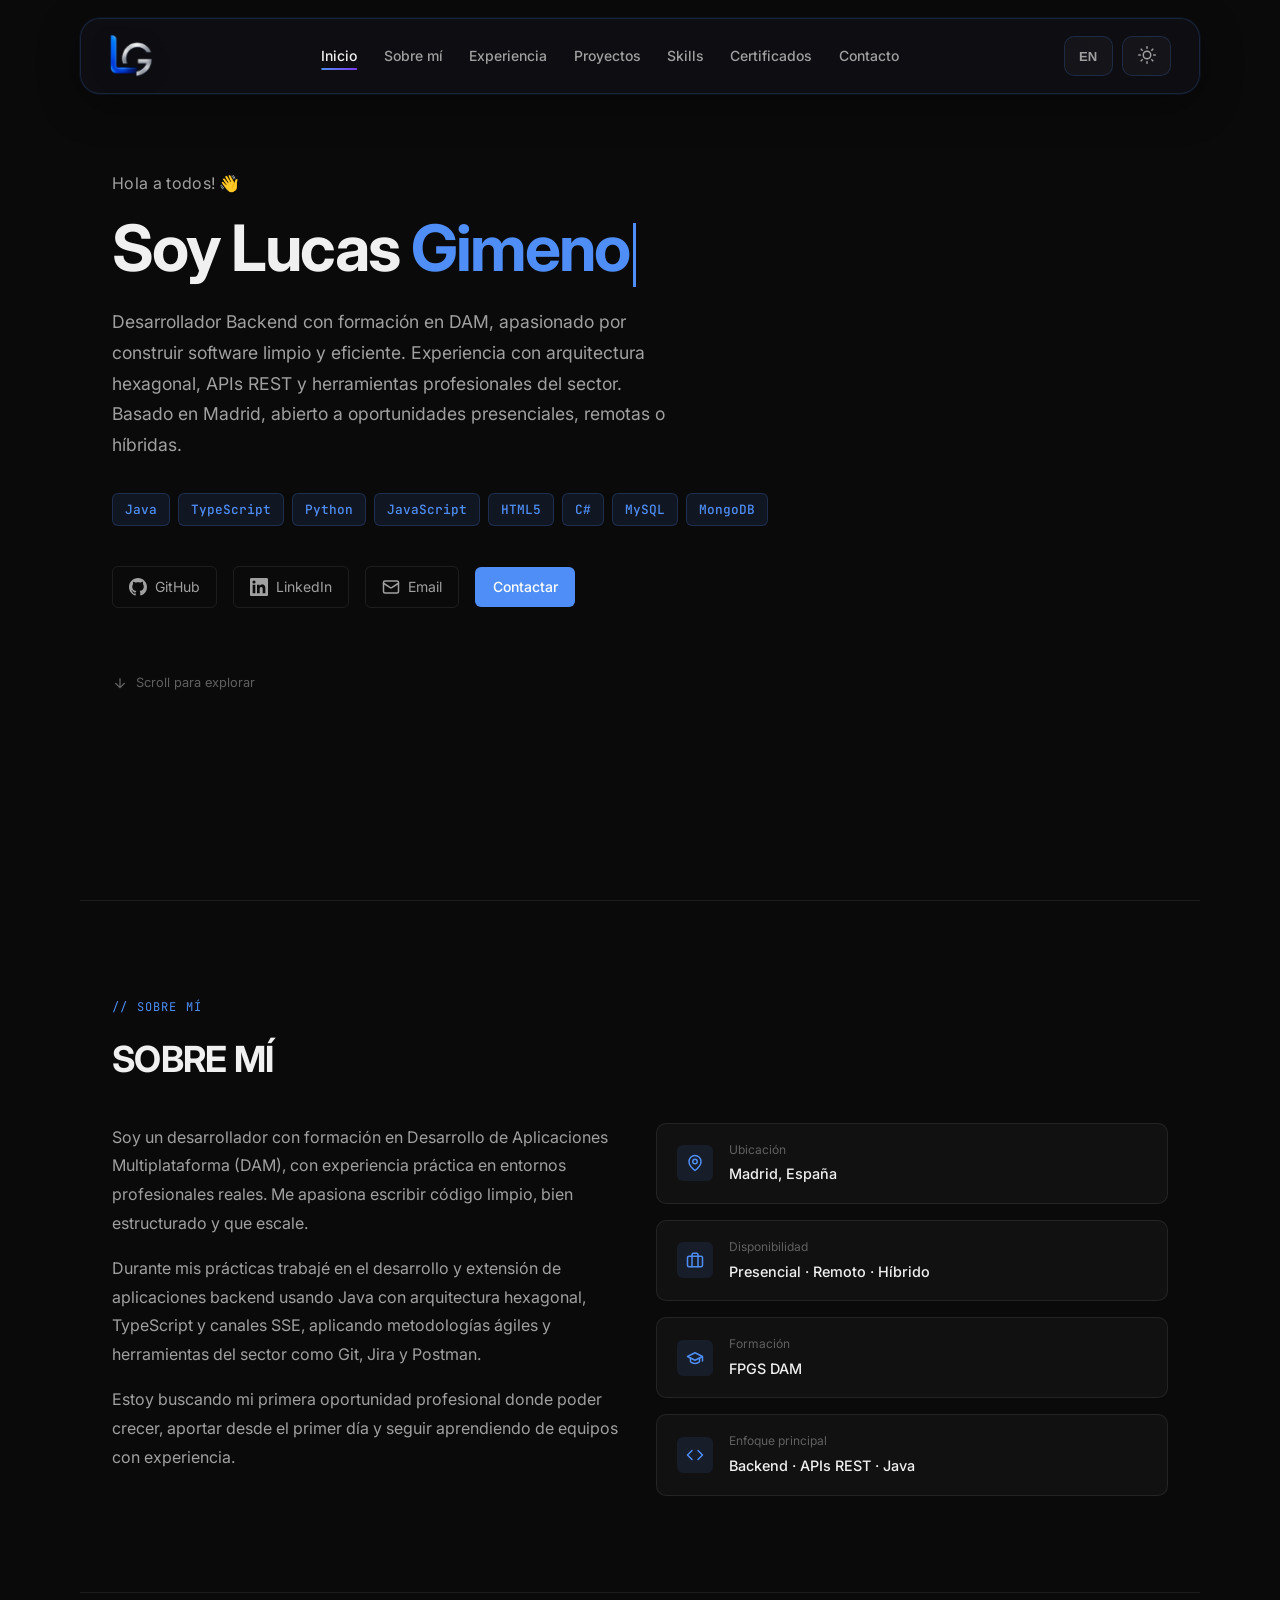
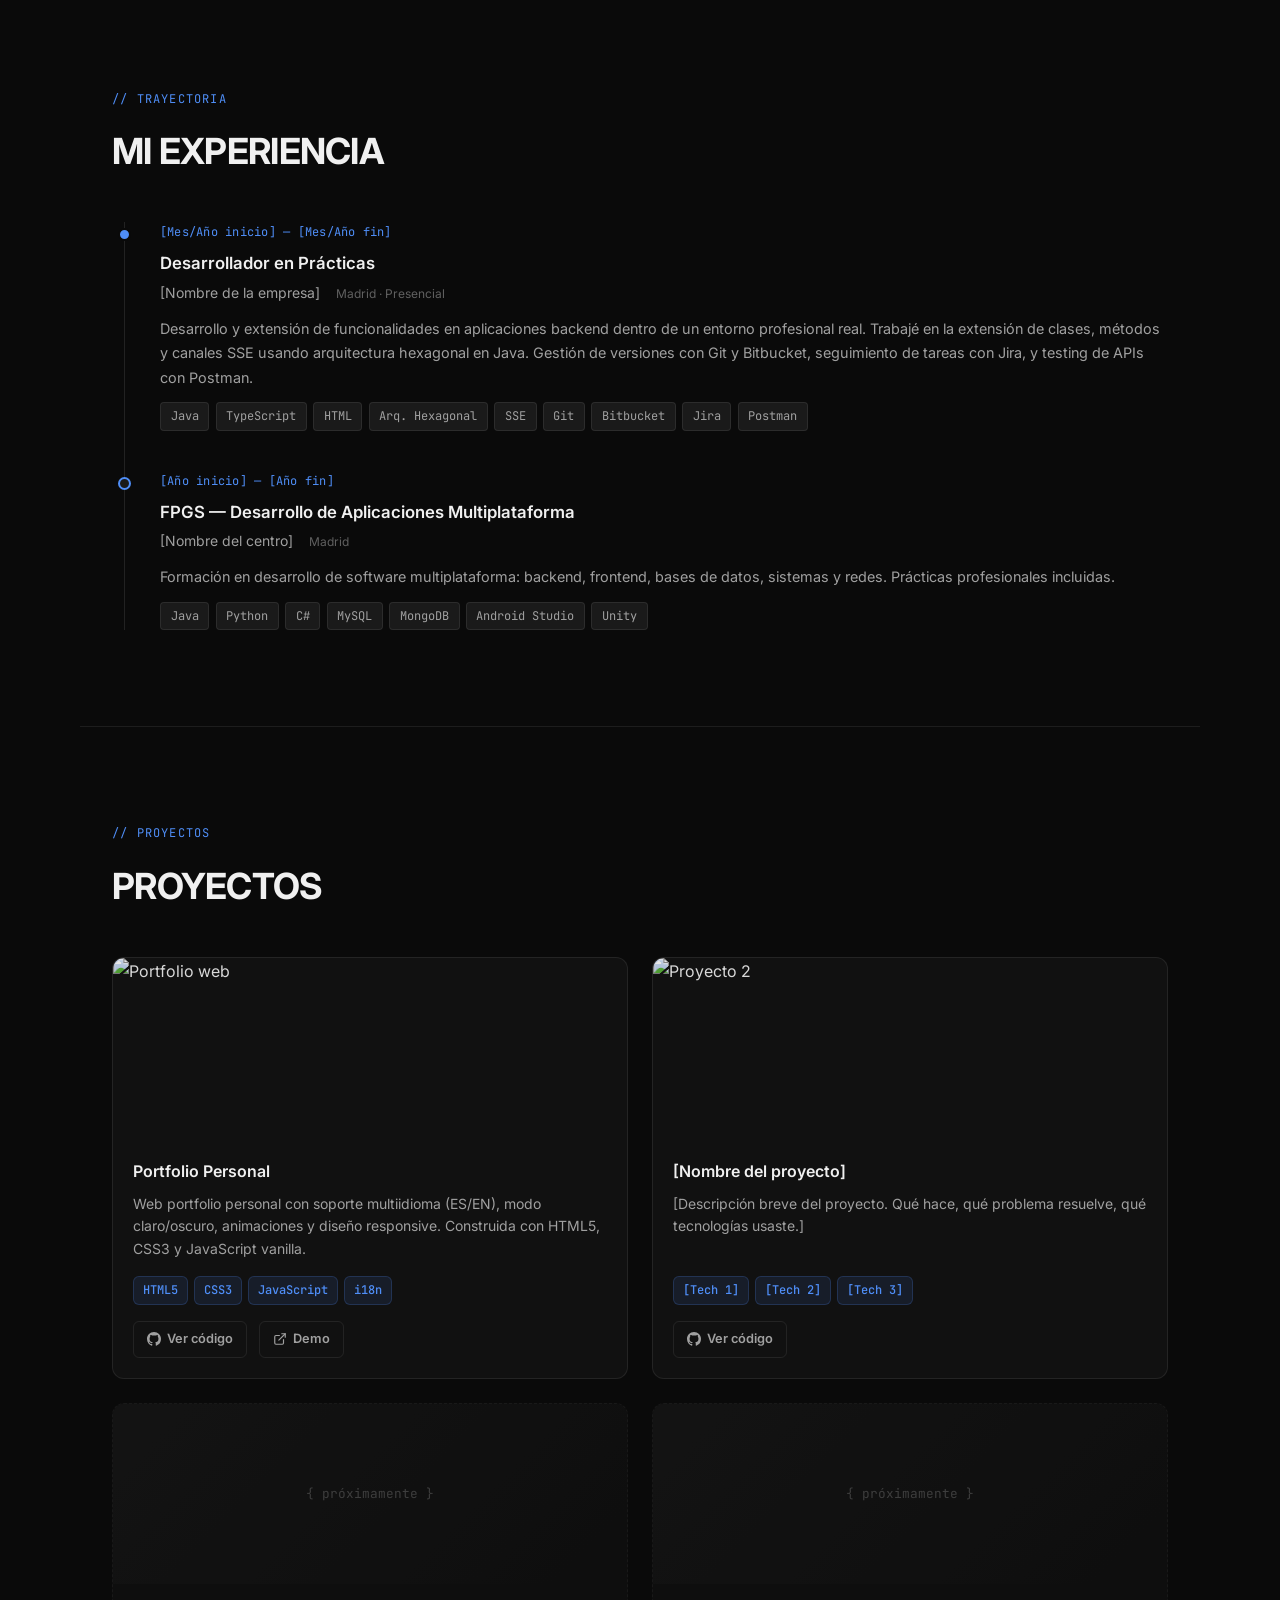
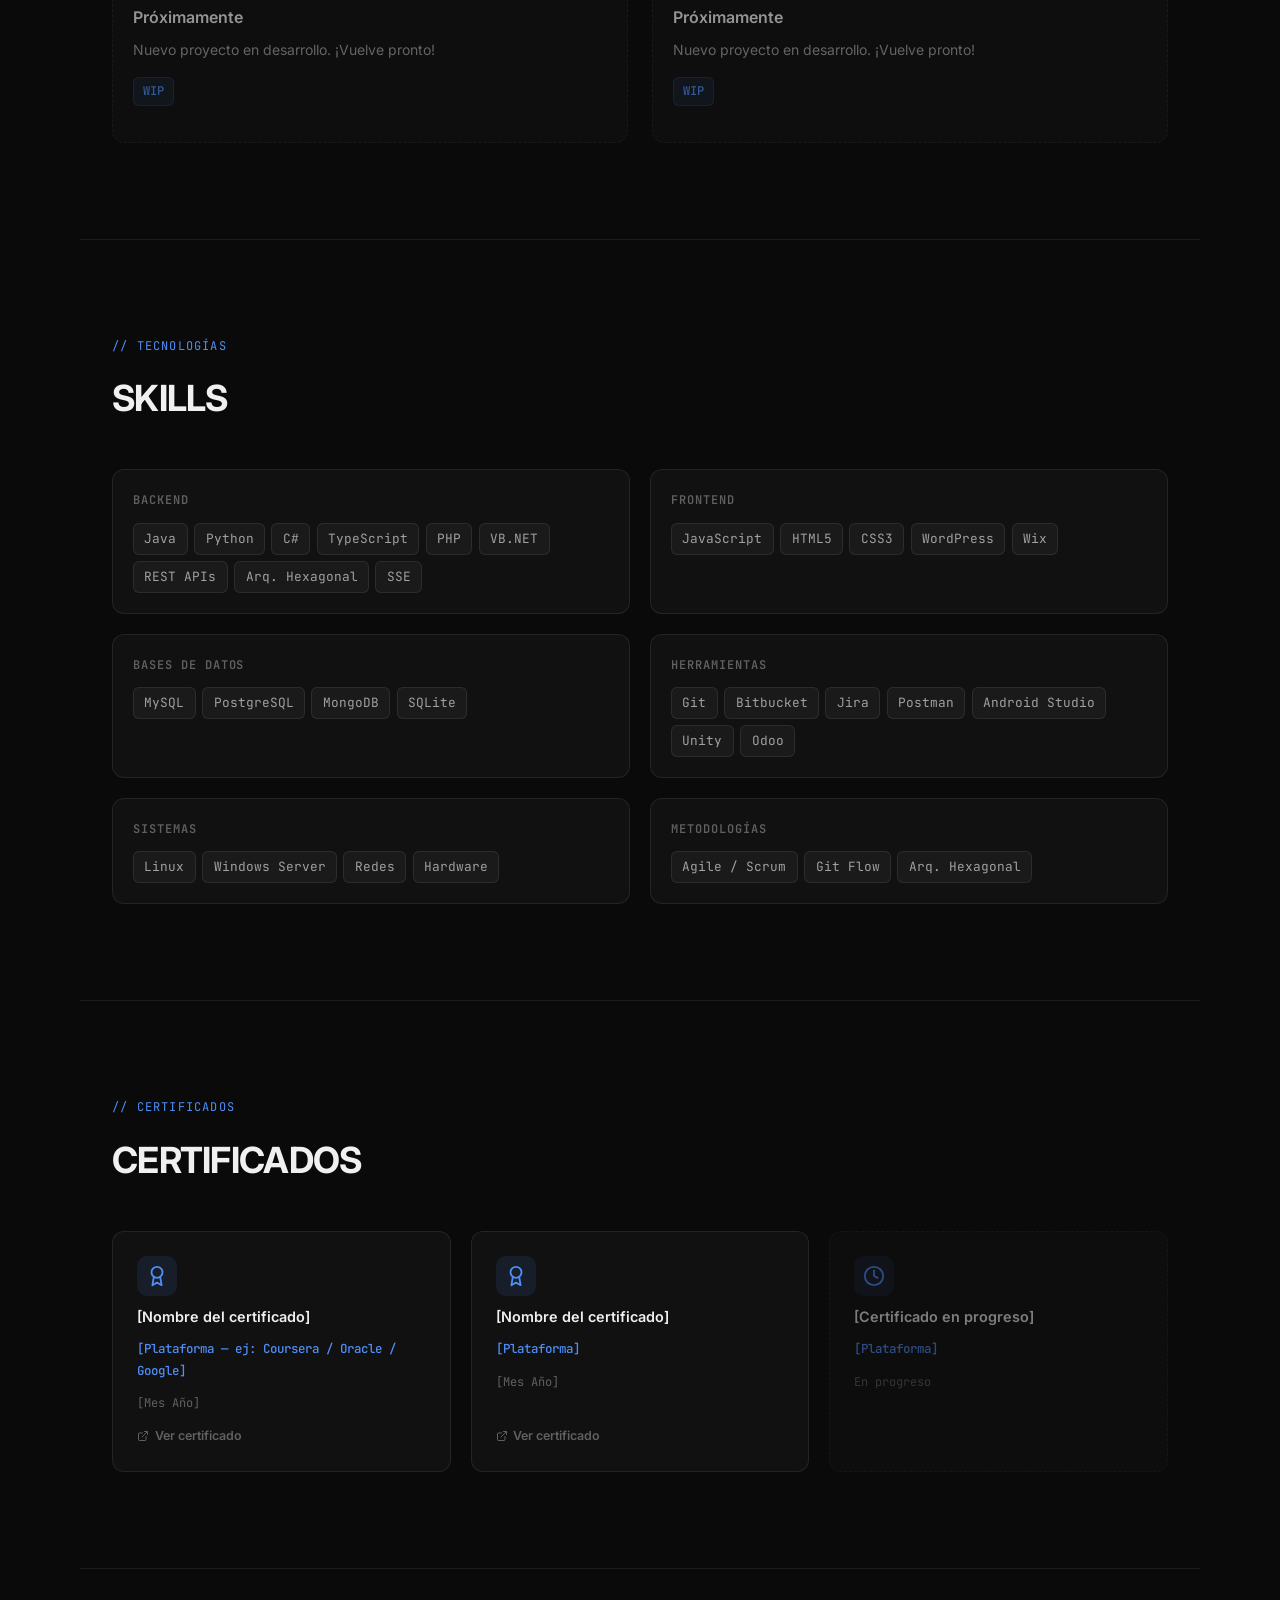
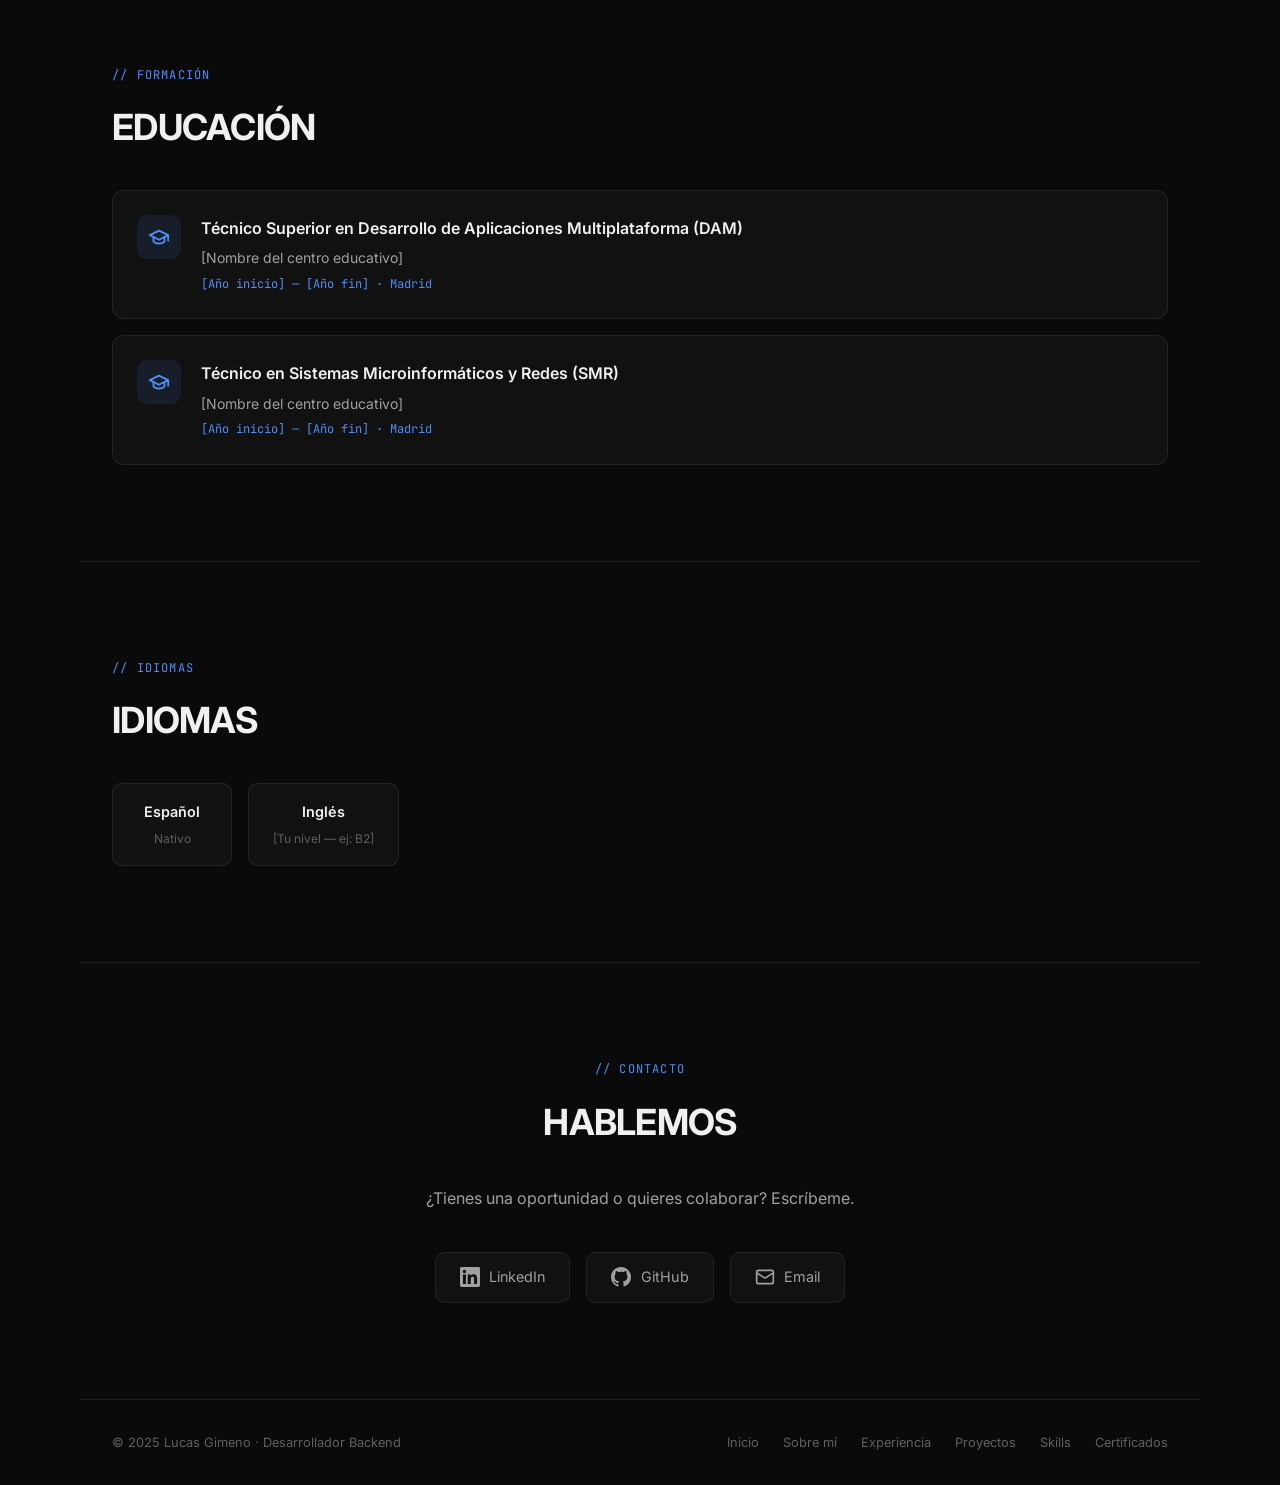
==== index.html @ fc211aa4 "new portfolio" ====
<!DOCTYPE html>
<html lang="es" data-theme="dark">

<head>
    <meta charset="UTF-8" />
    <meta name="viewport" content="width=device-width, initial-scale=1.0" />
    <title>Lucas Gimeno | Backend Developer</title>

    <link rel="icon" href="favicon.ico" sizes="any">
    <link rel="icon" type="image/png" sizes="32x32" href="favicon-32x32.png">
    <link rel="icon" type="image/png" sizes="16x16" href="favicon-16x16.png">
    <link rel="apple-touch-icon" sizes="180x180" href="apple-touch-icon.png">
    <link rel="manifest" href="site.webmanifest">

    <!-- Google Fonts -->
    <link rel="preconnect" href="https://fonts.googleapis.com" />
    <link rel="preconnect" href="https://fonts.gstatic.com" crossorigin />
    <link rel="stylesheet" href="https://fonts.googleapis.com/css2?family=Inter:wght@300;400;500;600;700&family=JetBrains+Mono:wght@400;500&display=swap" />

    <!-- CSS -->
    <link rel="stylesheet" href="styles/variables.css" />
    <link rel="stylesheet" href="styles/globals.css" />
    <link rel="stylesheet" href="styles/animations.css" />
    <link rel="stylesheet" href="styles/navbar.css" />
    <link rel="stylesheet" href="styles/hero.css" />
    <link rel="stylesheet" href="styles/about.css" />
    <link rel="stylesheet" href="styles/experience.css" />
    <link rel="stylesheet" href="styles/projects.css" />
    <link rel="stylesheet" href="styles/skills.css" />
    <link rel="stylesheet" href="styles/contact.css" />
    <link rel="stylesheet" href="styles/responsive.css" />

    <!-- Theme inline para evitar flash al cargar -->
    <script>
        (function () {
            const t = localStorage.getItem('theme') || 'dark';
            document.documentElement.setAttribute('data-theme', t);
        })();
    </script>
</head>

<body>
    <!-- ═════════════════════ NAVBAR ═════════════════════ -->
    <nav>
        <div class="nav-logo">
            <img src="assets/images/logo.png" class="logo-img">
        </div>

        <ul class="nav-links">
            <li><a href="#hero" data-i18n="nav.inicio">Inicio</a></li>
            <li><a href="#about" data-i18n="nav.sobre">Sobre mí</a></li>
            <li><a href="#journey" data-i18n="nav.experiencia">Experiencia</a></li>
            <li><a href="#projects" data-i18n="nav.projects">Proyectos</a></li>
            <li><a href="#skills" data-i18n="nav.skills">Skills</a></li>
            <li><a href="#certificates" data-i18n="nav.certificates">Certificados</a></li>
            <li><a href="#contact" data-i18n="nav.contacto">Contacto</a></li>
        </ul>

        <div class="nav-right">
            <button id="langToggle" class="theme-btn" aria-label="Cambiar idioma">EN</button>

            <button id="themeToggle" class="theme-btn" aria-label="Cambiar tema">
                <svg id="themeIcon" xmlns="http://www.w3.org/2000/svg" width="18" height="18" viewBox="0 0 24 24"
                    fill="none" stroke="currentColor" stroke-width="2" stroke-linecap="round" stroke-linejoin="round">
                </svg>
            </button>
        </div>
    </nav>

    <!-- ═════════════════════ HERO ═════════════════════ -->
    <section id="hero">
        <p class="hero-greeting" data-i18n="hero.saludo"> Hola a todos! 👋</p>

        <h1 class="hero-name">
            Soy Lucas <span class="accent" id="heroName" data-text="Gimeno">Gimeno</span><span class="cursor"></span>
        </h1>

        <p class="hero-desc" data-i18n="hero.desc">
            Desarrollador Backend con formación en DAM, apasionado por construir software limpio y eficiente.
            Experiencia con arquitectura hexagonal, APIs REST y herramientas profesionales del sector.
            Basado en Madrid, abierto a oportunidades presenciales, remotas o híbridas.
        </p>

        <div class="hero-tags">
            <span class="tag">Java</span>
            <span class="tag">TypeScript</span>
            <span class="tag">Python</span>
            <span class="tag">JavaScript</span>
            <span class="tag">HTML5</span>
            <span class="tag">C#</span>
            <span class="tag">MySQL</span>
            <span class="tag">MongoDB</span>
        </div>

        <div class="hero-links">
            <a href="https://github.com/lucasgimeno" target="_blank" rel="noopener" class="hero-link">
                <svg xmlns="http://www.w3.org/2000/svg" viewBox="0 0 24 24" fill="currentColor">
                    <path d="M12 0C5.37 0 0 5.37 0 12c0 5.31 3.435 9.795 8.205 11.385.6.105.825-.255.825-.57
            0-.285-.015-1.23-.015-2.235-3.015.555-3.795-.735-4.035-1.41-.135-.345-.72-1.41-1.23-1.695
            -.42-.225-1.02-.78-.015-.795.945-.015 1.62.87 1.845 1.23 1.08 1.815 2.805 1.305 3.495.99
            .105-.78.42-1.305.765-1.605-2.67-.3-5.46-1.335-5.46-5.925 0-1.305.465-2.385 1.23-3.225
            -.12-.3-.54-1.53.12-3.18 0 0 1.005-.315 3.3 1.23.96-.27 1.98-.405 3-.405s2.04.135 3 .405
            c2.295-1.56 3.3-1.23 3.3-1.23.66 1.65.24 2.88.12 3.18.765.84 1.23 1.905 1.23 3.225
            0 4.605-2.805 5.625-5.475 5.925.435.375.81 1.095.81 2.22 0 1.605-.015 2.895-.015 3.3
            0 .315.225.69.825.57A12.02 12.02 0 0 0 24 12c0-6.63-5.37-12-12-12z" />
                </svg>
                GitHub
            </a>

            <a href="https://linkedin.com/in/lucasgimeno" target="_blank" rel="noopener" class="hero-link">
                <svg xmlns="http://www.w3.org/2000/svg" viewBox="0 0 24 24" fill="currentColor">
                    <path d="M20.447 20.452h-3.554v-5.569c0-1.328-.027-3.037-1.852-3.037-1.853 0-2.136
            1.445-2.136 2.939v5.667H9.351V9h3.414v1.561h.046c.477-.9 1.637-1.85 3.37-1.85
            3.601 0 4.267 2.37 4.267 5.455v6.286zM5.337 7.433a2.062 2.062 0 0 1-2.063-2.065
            2.064 2.064 0 1 1 2.063 2.065zm1.782 13.019H3.555V9h3.564v11.452zM22.225
            0H1.771C.792 0 0 .774 0 1.729v20.542C0 23.227.792 24 1.771 24h20.451C23.2 24
            24 23.227 24 22.271V1.729C24 .774 23.2 0 22.222 0h.003z" />
                </svg>
                LinkedIn
            </a>

            <a href="mailto:[tu-email]" class="hero-link">
                <svg xmlns="http://www.w3.org/2000/svg" viewBox="0 0 24 24" fill="none" stroke="currentColor"
                    stroke-width="2" stroke-linecap="round" stroke-linejoin="round">
                    <rect x="2" y="4" width="20" height="16" rx="2" />
                    <path d="m22 7-8.97 5.7a1.94 1.94 0 0 1-2.06 0L2 7" />
                </svg>
                Email
            </a>

            <a href="#contact" class="btn-contact" data-i18n="nav.contactar">¡Hablemos! →</a>
        </div>

        <div class="scroll-hint">
            <svg xmlns="http://www.w3.org/2000/svg" viewBox="0 0 24 24" fill="none" stroke="currentColor"
                stroke-width="2">
                <path d="M12 5v14M5 12l7 7 7-7" />
            </svg>
            <span data-i18n="hero.scroll">Scroll para explorar</span>
        </div>
    </section>

    <hr class="section-divider" />

    <!-- ══════════════════════════════════════════
       ABOUT
  ══════════════════════════════════════════ -->
    <section id="about" class="fade-in">
        <p class="section-label" data-i18n="about.label">// sobre mí</p>
        <h2 class="section-title" data-i18n="about.title">SOBRE MÍ</h2>

        <div class="about-grid">
            <div class="about-text">
                <p data-i18n="about.p1">
                    Soy un desarrollador con formación en Desarrollo de Aplicaciones Multiplataforma (DAM),
                    con experiencia práctica en entornos profesionales reales. Me apasiona escribir código limpio,
                    bien estructurado y que escale.
                </p>
                <p data-i18n="about.p2">
                    Durante mis prácticas trabajé en el desarrollo y extensión de aplicaciones backend usando
                    Java con arquitectura hexagonal, TypeScript y canales SSE, aplicando metodologías ágiles
                    y herramientas del sector como Git, Jira y Postman.
                </p>
                <p data-i18n="about.p3">
                    Estoy buscando mi primera oportunidad profesional donde poder crecer, aportar desde el
                    primer día y seguir aprendiendo de equipos con experiencia.
                </p>
            </div>

            <div class="about-info">
                <div class="info-card">
                    <div class="info-icon">
                        <svg xmlns="http://www.w3.org/2000/svg" viewBox="0 0 24 24" fill="none" stroke="currentColor"
                            stroke-width="2" stroke-linecap="round" stroke-linejoin="round">
                            <path d="M20 10c0 6-8 12-8 12s-8-6-8-12a8 8 0 0 1 16 0Z" />
                            <circle cx="12" cy="10" r="3" />
                        </svg>
                    </div>
                    <div>
                        <div class="info-label" data-i18n="about.ubicacion">Ubicación</div>
                        <div class="info-value" data-i18n="about.ciudad">Madrid, España</div>
                    </div>
                </div>

                <div class="info-card">
                    <div class="info-icon">
                        <svg xmlns="http://www.w3.org/2000/svg" viewBox="0 0 24 24" fill="none" stroke="currentColor"
                            stroke-width="2" stroke-linecap="round" stroke-linejoin="round">
                            <rect x="2" y="7" width="20" height="14" rx="2" />
                            <path d="M16 21V5a2 2 0 0 0-2-2h-4a2 2 0 0 0-2 2v16" />
                        </svg>
                    </div>
                    <div>
                        <div class="info-label" data-i18n="about.disponibilidad">Disponibilidad</div>
                        <div class="info-value" data-i18n="about.modos">Presencial · Remoto · Híbrido</div>
                    </div>
                </div>

                <div class="info-card">
                    <div class="info-icon">
                        <svg xmlns="http://www.w3.org/2000/svg" viewBox="0 0 24 24" fill="none" stroke="currentColor"
                            stroke-width="2" stroke-linecap="round" stroke-linejoin="round">
                            <path d="M22 10v6M2 10l10-5 10 5-10 5z" />
                            <path d="M6 12v5c3 3 9 3 12 0v-5" />
                        </svg>
                    </div>
                    <div>
                        <div class="info-label" data-i18n="about.formacion">Formación</div>
                        <div class="info-value" data-i18n="about.titulo">FPGS DAM</div>
                    </div>
                </div>

                <div class="info-card">
                    <div class="info-icon">
                        <svg xmlns="http://www.w3.org/2000/svg" viewBox="0 0 24 24" fill="none" stroke="currentColor"
                            stroke-width="2" stroke-linecap="round" stroke-linejoin="round">
                            <polyline points="16 18 22 12 16 6" />
                            <polyline points="8 6 2 12 8 18" />
                        </svg>
                    </div>
                    <div>
                        <div class="info-label" data-i18n="about.enfoque">Enfoque principal</div>
                        <div class="info-value" data-i18n="about.stack">Backend · APIs REST · Java</div>
                    </div>
                </div>
            </div>
        </div>
    </section>

    <hr class="section-divider" />

    <!-- ══════════════════════════════════════════
       EXPERIENCIA / TIMELINE
  ══════════════════════════════════════════ -->
    <section id="journey" class="fade-in">
        <p class="section-label" data-i18n="exp.label">// trayectoria</p>
        <h2 class="section-title" data-i18n="exp.title">MI EXPERIENCIA</h2>

        <div class="timeline">
            <div class="timeline-item">
                <div class="timeline-dot"></div>
                <div class="timeline-date">[Mes/Año inicio] — [Mes/Año fin]</div>
                <div class="timeline-role" data-i18n="exp.role">Desarrollador en Prácticas</div>
                <div class="timeline-company">
                    [Nombre de la empresa] <span data-i18n="exp.lugar">Madrid · Presencial</span>
                </div>
                <div class="timeline-desc" data-i18n="exp.desc">
                    Desarrollo y extensión de funcionalidades en aplicaciones backend dentro de un entorno
                    profesional real. Trabajé en la extensión de clases, métodos y canales SSE usando
                    arquitectura hexagonal en Java. Gestión de versiones con Git y Bitbucket, seguimiento
                    de tareas con Jira, y testing de APIs con Postman.
                </div>
                <div class="timeline-tags">
                    <span class="timeline-tag">Java</span>
                    <span class="timeline-tag">TypeScript</span>
                    <span class="timeline-tag">HTML</span>
                    <span class="timeline-tag">Arq. Hexagonal</span>
                    <span class="timeline-tag">SSE</span>
                    <span class="timeline-tag">Git</span>
                    <span class="timeline-tag">Bitbucket</span>
                    <span class="timeline-tag">Jira</span>
                    <span class="timeline-tag">Postman</span>
                </div>
            </div>

            <div class="timeline-item">
                <div class="timeline-dot" style="background: var(--bg3); border-color: var(--accent);"></div>
                <div class="timeline-date">[Año inicio] — [Año fin]</div>
                <div class="timeline-role" data-i18n="exp.edu.role">FPGS — Desarrollo de Aplicaciones Multiplataforma</div>
                <div class="timeline-company">[Nombre del centro] <span>Madrid</span></div>
                <div class="timeline-desc" data-i18n="exp.edu.desc">
                    Formación en desarrollo de software multiplataforma: backend, frontend, bases de datos,
                    sistemas y redes. Prácticas profesionales incluidas.
                </div>
                <div class="timeline-tags">
                    <span class="timeline-tag">Java</span>
                    <span class="timeline-tag">Python</span>
                    <span class="timeline-tag">C#</span>
                    <span class="timeline-tag">MySQL</span>
                    <span class="timeline-tag">MongoDB</span>
                    <span class="timeline-tag">Android Studio</span>
                    <span class="timeline-tag">Unity</span>
                </div>
            </div>
        </div>
    </section>

    <hr class="section-divider" />

    <!-- ══════════════════════════════════════════
       PROYECTOS
  ══════════════════════════════════════════ -->
    <section id="projects" class="fade-in">
        <p class="section-label" data-i18n="projects.label">// proyectos</p>
        <h2 class="section-title" data-i18n="projects.title">PROYECTOS</h2>

        <div class="projects-grid">

            <!-- Proyecto 1 — Portfolio web -->
            <div class="project-card">
                <img src="assets/images/projects/project1.png" alt="Portfolio web" class="project-img">
                <div class="project-body">
                    <div class="project-title">Portfolio Personal</div>
                    <div class="project-desc">Web portfolio personal con soporte multiidioma (ES/EN), modo claro/oscuro, animaciones y diseño responsive. Construida con HTML5, CSS3 y JavaScript vanilla.</div>
                    <div class="project-tags">
                        <span class="project-tag">HTML5</span>
                        <span class="project-tag">CSS3</span>
                        <span class="project-tag">JavaScript</span>
                        <span class="project-tag">i18n</span>
                    </div>
                    <div class="project-links">
                        <a href="https://github.com/lucasgimeno" target="_blank" rel="noopener" class="project-link">
                            <svg xmlns="http://www.w3.org/2000/svg" viewBox="0 0 24 24" fill="currentColor"><path d="M12 0C5.37 0 0 5.37 0 12c0 5.31 3.435 9.795 8.205 11.385.6.105.825-.255.825-.57 0-.285-.015-1.23-.015-2.235-3.015.555-3.795-.735-4.035-1.41-.135-.345-.72-1.41-1.23-1.695-.42-.225-1.02-.78-.015-.795.945-.015 1.62.87 1.845 1.23 1.08 1.815 2.805 1.305 3.495.99.105-.78.42-1.305.765-1.605-2.67-.3-5.46-1.335-5.46-5.925 0-1.305.465-2.385 1.23-3.225-.12-.3-.54-1.53.12-3.18 0 0 1.005-.315 3.3 1.23.96-.27 1.98-.405 3-.405s2.04.135 3 .405c2.295-1.56 3.3-1.23 3.3-1.23.66 1.65.24 2.88.12 3.18.765.84 1.23 1.905 1.23 3.225 0 4.605-2.805 5.625-5.475 5.925.435.375.81 1.095.81 2.22 0 1.605-.015 2.895-.015 3.3 0 .315.225.69.825.57A12.02 12.02 0 0 0 24 12c0-6.63-5.37-12-12-12z"/></svg>
                            <span data-i18n="projects.github">Ver código</span>
                        </a>
                        <a href="#" class="project-link">
                            <svg xmlns="http://www.w3.org/2000/svg" viewBox="0 0 24 24" fill="none" stroke="currentColor" stroke-width="2" stroke-linecap="round" stroke-linejoin="round"><path d="M18 13v6a2 2 0 0 1-2 2H5a2 2 0 0 1-2-2V8a2 2 0 0 1 2-2h6"/><polyline points="15 3 21 3 21 9"/><line x1="10" y1="14" x2="21" y2="3"/></svg>
                            <span data-i18n="projects.demo">Demo</span>
                        </a>
                    </div>
                </div>
            </div>

            <!-- Proyecto 2 -->
            <div class="project-card">
                <img src="assets/images/projects/project2.png" alt="Proyecto 2" class="project-img">
                <div class="project-body">
                    <div class="project-title">[Nombre del proyecto]</div>
                    <div class="project-desc">[Descripción breve del proyecto. Qué hace, qué problema resuelve, qué tecnologías usaste.]</div>
                    <div class="project-tags">
                        <span class="project-tag">[Tech 1]</span>
                        <span class="project-tag">[Tech 2]</span>
                        <span class="project-tag">[Tech 3]</span>
                    </div>
                    <div class="project-links">
                        <a href="#" target="_blank" rel="noopener" class="project-link">
                            <svg xmlns="http://www.w3.org/2000/svg" viewBox="0 0 24 24" fill="currentColor"><path d="M12 0C5.37 0 0 5.37 0 12c0 5.31 3.435 9.795 8.205 11.385.6.105.825-.255.825-.57 0-.285-.015-1.23-.015-2.235-3.015.555-3.795-.735-4.035-1.41-.135-.345-.72-1.41-1.23-1.695-.42-.225-1.02-.78-.015-.795.945-.015 1.62.87 1.845 1.23 1.08 1.815 2.805 1.305 3.495.99.105-.78.42-1.305.765-1.605-2.67-.3-5.46-1.335-5.46-5.925 0-1.305.465-2.385 1.23-3.225-.12-.3-.54-1.53.12-3.18 0 0 1.005-.315 3.3 1.23.96-.27 1.98-.405 3-.405s2.04.135 3 .405c2.295-1.56 3.3-1.23 3.3-1.23.66 1.65.24 2.88.12 3.18.765.84 1.23 1.905 1.23 3.225 0 4.605-2.805 5.625-5.475 5.925.435.375.81 1.095.81 2.22 0 1.605-.015 2.895-.015 3.3 0 .315.225.69.825.57A12.02 12.02 0 0 0 24 12c0-6.63-5.37-12-12-12z"/></svg>
                            <span data-i18n="projects.github">Ver código</span>
                        </a>
                    </div>
                </div>
            </div>

            <!-- Proyecto 3 — Coming soon -->
            <div class="project-card coming-soon">
                <div class="project-img-placeholder">{ próximamente }</div>
                <div class="project-body">
                    <div class="project-title" data-i18n="projects.coming">Próximamente</div>
                    <div class="project-desc">Nuevo proyecto en desarrollo. ¡Vuelve pronto!</div>
                    <div class="project-tags">
                        <span class="project-tag">WIP</span>
                    </div>
                </div>
            </div>

            <!-- Proyecto 4 — Coming soon -->
            <div class="project-card coming-soon">
                <div class="project-img-placeholder">{ próximamente }</div>
                <div class="project-body">
                    <div class="project-title" data-i18n="projects.coming">Próximamente</div>
                    <div class="project-desc">Nuevo proyecto en desarrollo. ¡Vuelve pronto!</div>
                    <div class="project-tags">
                        <span class="project-tag">WIP</span>
                    </div>
                </div>
            </div>

        </div>
    </section>

    <hr class="section-divider" />

    <!-- ══════════════════════════════════════════
       SKILLS
  ══════════════════════════════════════════ -->
    <section id="skills" class="fade-in">
        <p class="section-label" data-i18n="skills.label">// tecnologías</p>
        <h2 class="section-title" data-i18n="skills.title">SKILLS</h2>

        <div class="skills-grid">
            <div class="skill-card">
                <div class="skill-card-title">Backend</div>
                <div class="skill-pills">
                    <span class="skill-pill">Java</span>
                    <span class="skill-pill">Python</span>
                    <span class="skill-pill">C#</span>
                    <span class="skill-pill">TypeScript</span>
                    <span class="skill-pill">PHP</span>
                    <span class="skill-pill">VB.NET</span>
                    <span class="skill-pill">REST APIs</span>
                    <span class="skill-pill">Arq. Hexagonal</span>
                    <span class="skill-pill">SSE</span>
                </div>
            </div>

            <div class="skill-card">
                <div class="skill-card-title">Frontend</div>
                <div class="skill-pills">
                    <span class="skill-pill">JavaScript</span>
                    <span class="skill-pill">HTML5</span>
                    <span class="skill-pill">CSS3</span>
                    <span class="skill-pill">WordPress</span>
                    <span class="skill-pill">Wix</span>
                </div>
            </div>

            <div class="skill-card">
                <div class="skill-card-title">Bases de datos</div>
                <div class="skill-pills">
                    <span class="skill-pill">MySQL</span>
                    <span class="skill-pill">PostgreSQL</span>
                    <span class="skill-pill">MongoDB</span>
                    <span class="skill-pill">SQLite</span>
                </div>
            </div>

            <div class="skill-card">
                <div class="skill-card-title">Herramientas</div>
                <div class="skill-pills">
                    <span class="skill-pill">Git</span>
                    <span class="skill-pill">Bitbucket</span>
                    <span class="skill-pill">Jira</span>
                    <span class="skill-pill">Postman</span>
                    <span class="skill-pill">Android Studio</span>
                    <span class="skill-pill">Unity</span>
                    <span class="skill-pill">Odoo</span>
                </div>
            </div>

            <div class="skill-card">
                <div class="skill-card-title">Sistemas</div>
                <div class="skill-pills">
                    <span class="skill-pill">Linux</span>
                    <span class="skill-pill">Windows Server</span>
                    <span class="skill-pill">Redes</span>
                    <span class="skill-pill">Hardware</span>
                </div>
            </div>

            <div class="skill-card">
                <div class="skill-card-title">Metodologías</div>
                <div class="skill-pills">
                    <span class="skill-pill">Agile / Scrum</span>
                    <span class="skill-pill">Git Flow</span>
                    <span class="skill-pill">Arq. Hexagonal</span>
                </div>
            </div>
        </div>
    </section>

    <hr class="section-divider" />

    <!-- ══════════════════════════════════════════
       CERTIFICADOS
  ══════════════════════════════════════════ -->
    <section id="certificates" class="fade-in">
        <p class="section-label" data-i18n="certificates.label">// certificados</p>
        <h2 class="section-title" data-i18n="certificates.title">CERTIFICADOS</h2>

        <div class="certificates-grid">

            <!-- Certificado 1 — placeholder real -->
            <div class="cert-card">
                <div class="cert-icon">
                    <svg xmlns="http://www.w3.org/2000/svg" viewBox="0 0 24 24" fill="none" stroke="currentColor" stroke-width="2" stroke-linecap="round" stroke-linejoin="round">
                        <circle cx="12" cy="8" r="6"/><path d="M15.477 12.89 17 22l-5-3-5 3 1.523-9.11"/>
                    </svg>
                </div>
                <div class="cert-name">[Nombre del certificado]</div>
                <div class="cert-issuer">[Plataforma — ej: Coursera / Oracle / Google]</div>
                <div class="cert-date">[Mes Año]</div>
                <a href="#" target="_blank" rel="noopener" class="cert-link">
                    <svg xmlns="http://www.w3.org/2000/svg" viewBox="0 0 24 24" fill="none" stroke="currentColor" stroke-width="2" stroke-linecap="round" stroke-linejoin="round"><path d="M18 13v6a2 2 0 0 1-2 2H5a2 2 0 0 1-2-2V8a2 2 0 0 1 2-2h6"/><polyline points="15 3 21 3 21 9"/><line x1="10" y1="14" x2="21" y2="3"/></svg>
                    <span data-i18n="certificates.ver">Ver certificado</span>
                </a>
            </div>

            <!-- Certificado 2 — placeholder real -->
            <div class="cert-card">
                <div class="cert-icon">
                    <svg xmlns="http://www.w3.org/2000/svg" viewBox="0 0 24 24" fill="none" stroke="currentColor" stroke-width="2" stroke-linecap="round" stroke-linejoin="round">
                        <circle cx="12" cy="8" r="6"/><path d="M15.477 12.89 17 22l-5-3-5 3 1.523-9.11"/>
                    </svg>
                </div>
                <div class="cert-name">[Nombre del certificado]</div>
                <div class="cert-issuer">[Plataforma]</div>
                <div class="cert-date">[Mes Año]</div>
                <a href="#" target="_blank" rel="noopener" class="cert-link">
                    <svg xmlns="http://www.w3.org/2000/svg" viewBox="0 0 24 24" fill="none" stroke="currentColor" stroke-width="2" stroke-linecap="round" stroke-linejoin="round"><path d="M18 13v6a2 2 0 0 1-2 2H5a2 2 0 0 1-2-2V8a2 2 0 0 1 2-2h6"/><polyline points="15 3 21 3 21 9"/><line x1="10" y1="14" x2="21" y2="3"/></svg>
                    <span data-i18n="certificates.ver">Ver certificado</span>
                </a>
            </div>

            <!-- Certificado 3 — En progreso -->
            <div class="cert-card placeholder">
                <div class="cert-icon">
                    <svg xmlns="http://www.w3.org/2000/svg" viewBox="0 0 24 24" fill="none" stroke="currentColor" stroke-width="2" stroke-linecap="round" stroke-linejoin="round">
                        <path d="M12 22c5.523 0 10-4.477 10-10S17.523 2 12 2 2 6.477 2 12s4.477 10 10 10z"/><path d="M12 6v6l4 2"/>
                    </svg>
                </div>
                <div class="cert-name">[Certificado en progreso]</div>
                <div class="cert-issuer">[Plataforma]</div>
                <div class="cert-date" data-i18n="certificates.pending">En progreso</div>
            </div>

        </div>
    </section>

    <hr class="section-divider" />

    <!-- ══════════════════════════════════════════
       EDUCACIÓN
  ══════════════════════════════════════════ -->
    <section id="education" class="fade-in">
        <p class="section-label" data-i18n="edu.label">// formación</p>
        <h2 class="section-title" data-i18n="edu.title">EDUCACIÓN</h2>

        <div class="edu-card">
            <div class="edu-badge">
                <svg xmlns="http://www.w3.org/2000/svg" viewBox="0 0 24 24" fill="none" stroke="currentColor"
                    stroke-width="2" stroke-linecap="round" stroke-linejoin="round">
                    <path d="M22 10v6M2 10l10-5 10 5-10 5z" />
                    <path d="M6 12v5c3 3 9 3 12 0v-5" />
                </svg>
            </div>
            <div>
                <div class="edu-title" data-i18n="edu.dam">Técnico Superior en Desarrollo de Aplicaciones Multiplataforma (DAM)</div>
                <div class="edu-school">[Nombre del centro educativo]</div>
                <div class="edu-year">[Año inicio] — [Año fin] · Madrid</div>
            </div>
        </div>

        <div class="edu-card">
            <div class="edu-badge">
                <svg xmlns="http://www.w3.org/2000/svg" viewBox="0 0 24 24" fill="none" stroke="currentColor"
                    stroke-width="2" stroke-linecap="round" stroke-linejoin="round">
                    <path d="M22 10v6M2 10l10-5 10 5-10 5z" />
                    <path d="M6 12v5c3 3 9 3 12 0v-5" />
                </svg>
            </div>
            <div>
                <div class="edu-title" data-i18n="edu.smr">Técnico en Sistemas Microinformáticos y Redes (SMR)</div>
                <div class="edu-school">[Nombre del centro educativo]</div>
                <div class="edu-year">[Año inicio] — [Año fin] · Madrid</div>
            </div>
        </div>
    </section>

    <hr class="section-divider" />

    <!-- ══════════════════════════════════════════
       IDIOMAS
  ══════════════════════════════════════════ -->
    <section id="languages" class="fade-in">
        <p class="section-label" data-i18n="lang.label">// idiomas</p>
        <h2 class="section-title" data-i18n="lang.title">IDIOMAS</h2>

        <div class="lang-grid">
            <div class="lang-card">
                <div class="lang-name" data-i18n="lang.es">Español</div>
                <div class="lang-level" data-i18n="lang.es.nivel">Nativo</div>
            </div>
            <div class="lang-card">
                <div class="lang-name" data-i18n="lang.en">Inglés</div>
                <div class="lang-level">[Tu nivel — ej: B2]</div>
            </div>
        </div>
    </section>

    <hr class="section-divider" />

    <!-- ══════════════════════════════════════════
       CONTACTO
  ══════════════════════════════════════════ -->
    <section id="contact" class="fade-in">
        <p class="section-label" data-i18n="contact.label">// contacto</p>
        <h2 class="section-title" data-i18n="contact.title">HABLEMOS</h2>
        <p class="contact-subtitle" data-i18n="contact.sub">¿Tienes una oportunidad o quieres colaborar? Escríbeme.</p>

        <div class="contact-links">
            <a href="https://linkedin.com/in/lucasgimeno" target="_blank" rel="noopener" class="contact-link">
                <svg xmlns="http://www.w3.org/2000/svg" viewBox="0 0 24 24" fill="currentColor">
                    <path d="M20.447 20.452h-3.554v-5.569c0-1.328-.027-3.037-1.852-3.037-1.853 0-2.136
            1.445-2.136 2.939v5.667H9.351V9h3.414v1.561h.046c.477-.9 1.637-1.85 3.37-1.85
            3.601 0 4.267 2.37 4.267 5.455v6.286zM5.337 7.433a2.062 2.062 0 0 1-2.063-2.065
            2.064 2.064 0 1 1 2.063 2.065zm1.782 13.019H3.555V9h3.564v11.452zM22.225
            0H1.771C.792 0 0 .774 0 1.729v20.542C0 23.227.792 24 1.771 24h20.451C23.2 24
            24 23.227 24 22.271V1.729C24 .774 23.2 0 22.222 0h.003z" />
                </svg>
                LinkedIn
            </a>

            <a href="https://github.com/lucasgimeno" target="_blank" rel="noopener" class="contact-link">
                <svg xmlns="http://www.w3.org/2000/svg" viewBox="0 0 24 24" fill="currentColor">
                    <path d="M12 0C5.37 0 0 5.37 0 12c0 5.31 3.435 9.795 8.205 11.385.6.105.825-.255.825-.57
            0-.285-.015-1.23-.015-2.235-3.015.555-3.795-.735-4.035-1.41-.135-.345-.72-1.41-1.23-1.695
            -.42-.225-1.02-.78-.015-.795.945-.015 1.62.87 1.845 1.23 1.08 1.815 2.805 1.305 3.495.99
            .105-.78.42-1.305.765-1.605-2.67-.3-5.46-1.335-5.46-5.925 0-1.305.465-2.385 1.23-3.225
            -.12-.3-.54-1.53.12-3.18 0 0 1.005-.315 3.3 1.23.96-.27 1.98-.405 3-.405s2.04.135 3 .405
            c2.295-1.56 3.3-1.23 3.3-1.23.66 1.65.24 2.88.12 3.18.765.84 1.23 1.905 1.23 3.225
            0 4.605-2.805 5.625-5.475 5.925.435.375.81 1.095.81 2.22 0 1.605-.015 2.895-.015 3.3
            0 .315.225.69.825.57A12.02 12.02 0 0 0 24 12c0-6.63-5.37-12-12-12z" />
                </svg>
                GitHub
            </a>

            <a href="mailto:[tu-email]" class="contact-link">
                <svg xmlns="http://www.w3.org/2000/svg" viewBox="0 0 24 24" fill="none" stroke="currentColor"
                    stroke-width="2" stroke-linecap="round" stroke-linejoin="round">
                    <rect x="2" y="4" width="20" height="16" rx="2" />
                    <path d="m22 7-8.97 5.7a1.94 1.94 0 0 1-2.06 0L2 7" />
                </svg>
                Email
            </a>
        </div>
    </section>

    <!-- ══════════════════════════════════════════
        FOOTER
    ══════════════════════════════════════════ -->
    <footer>
        <span data-i18n="footer.copy">© 2025 Lucas Gimeno · Desarrollador Backend</span>
        <div class="footer-links">
            <a href="#hero" data-i18n="nav.inicio">Inicio</a>
            <a href="#about" data-i18n="nav.sobre">Sobre mí</a>
            <a href="#journey" data-i18n="nav.experiencia">Experiencia</a>
            <a href="#projects" data-i18n="nav.projects">Proyectos</a>
            <a href="#skills" data-i18n="nav.skills">Skills</a>
            <a href="#certificates" data-i18n="nav.certificates">Certificados</a>
        </div>
    </footer>

    <!-- SCRIPTS -->
    <script src="data/content-es.js"></script>
    <script src="data/content-en.js"></script>
    <script src="scripts/theme.js"></script>
    <script src="scripts/animations.js"></script>
    <script src="scripts/scroll.js"></script>
    <script src="scripts/navbar.js"></script>
    <script src="scripts/typing.js"></script>
    <script src="scripts/cursor.js"></script>
    <script src="scripts/language.js"></script>
    <script src="scripts/main.js"></script>

</body>

</html>
---- styles/variables.css ----
:root {
    /* Colores dark mode (por defecto) */
    --bg: #0a0a0a;
    --bg2: #111111;
    --bg3: #1a1a1a;
    --border: rgba(255, 255, 255, 0.08);
    --text: #f0f0f0;
    --text2: #a0a0a0;
    --text3: #606060;
    --accent: #4f8ef7;
    --accent2: #7c3aed;
    --tag-bg: rgba(79, 142, 247, 0.1);
    --tag-color: #4f8ef7;
    --nav-bg: rgba(15, 15, 20, 0.92);
    --nav-border: rgba(79, 142, 247, 0.18);
    --card-bg: #111111;
    --timeline-line: rgba(255, 255, 255, 0.1);

    /* Tipografía */
    --font-main: 'Inter', sans-serif;
    --font-mono: 'JetBrains Mono', monospace;

    /* Espaciado */
    --section-padding: 6rem 2rem;
    --max-width: 1120px;

    /* Radios */
    --radius-sm: 6px;
    --radius-md: 10px;
    --radius-lg: 12px;

    /* Transiciones */
    --transition: 0.2s ease;
    --transition-slow: 0.3s ease;

    /* Premium */
    --glass-bg: rgba(255,255,255,0.03);
    --glass-border: rgba(255,255,255,0.06);
    --nav-shadow: 0 10px 40px rgba(0,0,0,0.35), 0 0 0 1px rgba(79,142,247,0.08);
    --hover-glow: 0 0 0 4px rgba(79,142,247,0.05);
}

[data-theme="light"] {
    --bg: #f5f6fa;
    --bg2: #eef0f5;
    --bg3: #e4e7ef;
    --border: rgba(0, 0, 0, 0.08);
    --text: #0a0a0a;
    --text2: #555555;
    --text3: #999999;
    --accent: #2563eb;
    --accent2: #7c3aed;
    --tag-bg: rgba(37, 99, 235, 0.08);
    --tag-color: #2563eb;
    --nav-bg: rgba(255, 255, 255, 0.95);
    --nav-border: rgba(37, 99, 235, 0.20);
    --card-bg: #ffffff;
    --timeline-line: rgba(0, 0, 0, 0.1);
    --glass-bg: rgba(0,0,0,0.02);
    --glass-border: rgba(0,0,0,0.08);
    --nav-shadow: 0 8px 32px rgba(0,0,0,0.10), 0 0 0 1px rgba(37,99,235,0.12);
    --hover-glow: 0 0 0 4px rgba(37,99,235,0.04);
}
---- styles/globals.css ----
* {
    margin: 0;
    padding: 0;
    box-sizing: border-box;
}

html {
    scroll-behavior: smooth;
}

body {
    font-family: var(--font-main);
    background: var(--bg);
    color: var(--text);
    transition: background var(--transition-slow), color var(--transition-slow);
    line-height: 1.7;
    overflow-x: hidden;
}

section {
    padding: var(--section-padding);
    max-width: var(--max-width);
    margin: 0 auto;
}

.section-divider {
    border: none;
    border-top: 1px solid var(--border);
    max-width: var(--max-width);
    margin: 0 auto;
}

.section-label {
    font-family: var(--font-mono);
    font-size: 0.75rem;
    color: var(--accent);
    letter-spacing: 0.1em;
    text-transform: uppercase;
    margin-bottom: 0.75rem;
}

.section-title {
    font-size: clamp(1.75rem, 4vw, 2.25rem);
    font-weight: 700;
    letter-spacing: -0.02em;
    margin-bottom: 2rem;
    color: var(--text);
}

/* Tags globales */
.tag {
    background: var(--tag-bg);
    color: var(--tag-color);
    border: 1px solid rgba(79, 142, 247, 0.2);
    border-radius: var(--radius-sm);
    padding: 0.3rem 0.75rem;
    font-size: 0.8rem;
    font-family: var(--font-mono);
    font-weight: 500;
}

[data-theme="light"] .tag {
    border-color: rgba(37, 99, 235, 0.15);
}

/* Botón de contacto */
.btn-contact {
    background: var(--accent);
    color: #fff;
    border: none;
    border-radius: var(--radius-sm);
    padding: 0.5rem 1.1rem;
    font-size: 0.875rem;
    font-weight: 500;
    cursor: pointer;
    text-decoration: none;
    transition: opacity var(--transition);
}

.btn-contact:hover {
    opacity: 0.85;
}

/* Footer */
footer {
    border-top: 1px solid var(--border);
    padding: 2rem;
    max-width: var(--max-width);
    margin: 0 auto;
    display: flex;
    justify-content: space-between;
    align-items: center;
    font-size: 0.8rem;
    color: var(--text3);
    flex-wrap: wrap;
    gap: 1rem;
}

.footer-links {
    display: flex;
    gap: 1.5rem;
}

.footer-links a {
    color: var(--text3);
    text-decoration: none;
    transition: color var(--transition);
}

.footer-links a:hover {
    color: var(--text2);
}
---- styles/animations.css ----
/* Fade in al hacer scroll */
.fade-in {
    opacity: 0;
    transform: translateY(20px);
    transition: opacity 0.6s ease, transform 0.6s ease;
}

.fade-in.visible {
    opacity: 1;
    transform: translateY(0);
}

/* Scroll hint bounce */
@keyframes bounce {

    0%,
    100% {
        transform: translateY(0);
    }

    50% {
        transform: translateY(4px);
    }
}

/* Cursor parpadeante */
@keyframes blink {

    0%,
    100% {
        opacity: 1;
    }

    50% {
        opacity: 0;
    }
}
---- styles/navbar.css ----
nav {
    position: fixed;
    top: 18px;
    left: 50%;
    transform: translateX(-50%);
    width: min(96%, 1120px);
    z-index: 100;
    background: var(--nav-bg);
    backdrop-filter: blur(20px);
    -webkit-backdrop-filter: blur(20px);
    border: 1px solid var(--nav-border);
    border-radius: 20px;
    box-shadow: var(--nav-shadow);
    padding: 0 1.75rem;
    height: 76px;
    display: flex;
    align-items: center;
    justify-content: space-between;
    transition: all var(--transition-slow);
}

/* LOGO */
.nav-logo {
    display: flex;
    align-items: center;
    user-select: none;
    cursor: default;
    flex-shrink: 0;
}
.logo-img {
    height: 44px;
    width: auto;
    object-fit: contain;
    filter: drop-shadow(0 4px 10px rgba(0, 0, 0, 0.15));
}

/* NAV LINKS */
.nav-links {
    display: flex;
    align-items: center;
    gap: 0.25rem;
    list-style: none;
    position: absolute;
    left: 50%;
    transform: translateX(-55%);
}
.nav-links a {
    position: relative;
    color: var(--text2);
    text-decoration: none;
    font-size: 0.875rem;
    font-weight: 500;
    padding: 0.45rem 0.7rem;
    border-radius: 8px;
    transition: color var(--transition), background var(--transition);
    white-space: nowrap;
}
.nav-links a::after {
    content: "";
    position: absolute;
    bottom: 2px;
    left: 50%;
    width: 0%;
    height: 2px;
    background: linear-gradient(90deg, var(--accent), var(--accent2));
    border-radius: 999px;
    transform: translateX(-50%);
    transition: width 0.35s cubic-bezier(.22,.61,.36,1);
}
.nav-links a:hover {
    color: var(--text);
    background: var(--glass-bg);
}
.nav-links a:hover::after {
    width: calc(100% - 1.4rem);
}
.nav-links a.active {
    color: var(--text);
}
.nav-links a.active::after {
    width: calc(100% - 1.4rem);
}

/* RIGHT SIDE */
.nav-right {
    display: flex;
    align-items: center;
    gap: 0.6rem;
    flex-shrink: 0;
}

/* LANGUAGE + THEME BUTTONS */
.theme-btn,
#langToggle {
    height: 40px;
    min-width: 40px;
    padding: 0 0.9rem;
    border: 1px solid var(--nav-border);
    border-radius: 10px;
    background: var(--glass-bg);
    backdrop-filter: blur(12px);
    color: var(--text2);
    font-size: 0.82rem;
    font-weight: 600;
    cursor: pointer;
    transition: all 0.28s ease;
}
.theme-btn:hover,
#langToggle:hover {
    border-color: rgba(79, 142, 247, 0.35);
    background: rgba(79, 142, 247, 0.07);
    color: var(--text);
    transform: translateY(-2px);
    box-shadow: 0 6px 18px rgba(79, 142, 247, 0.12), var(--hover-glow);
}

/* ACTIVE LANGUAGE */
#langToggle.active {
    color: var(--accent);
    border-color: rgba(79, 142, 247, 0.3);
    background: linear-gradient(135deg, rgba(79, 142, 247, 0.12), rgba(124, 58, 237, 0.10));
}

/* THEME ICON */
.theme-btn svg {
    transition: transform 0.35s ease;
}
.theme-btn:hover svg {
    transform: rotate(22deg);
}
---- styles/hero.css ----
#hero {
    min-height: 100vh;
    display: flex;
    flex-direction: column;
    justify-content: center;
    padding-top: 60px;
    max-width: var(--max-width);
    margin: 0 auto;
    padding-left: 2rem;
    padding-right: 2rem;
}

.hero-greeting {
    font-size: 1rem;
    color: var(--text2);
    margin-bottom: 1rem;
    font-weight: 400;
    letter-spacing: 0.02em;
}

.hero-name {
    font-size: clamp(2.5rem, 6vw, 4rem);
    font-weight: 700;
    line-height: 1.1;
    letter-spacing: -0.03em;
    margin-bottom: 1.25rem;
    color: var(--text);
}

.hero-name .accent {
    color: var(--accent);
}

.hero-desc {
    font-size: 1.1rem;
    color: var(--text2);
    max-width: 560px;
    line-height: 1.75;
    margin-bottom: 2rem;
}

.hero-tags {
    display: flex;
    flex-wrap: wrap;
    gap: 0.5rem;
    margin-bottom: 2.5rem;
}

.hero-links {
    display: flex;
    gap: 1rem;
    align-items: center;
    flex-wrap: wrap;
}

.hero-link {
    display: flex;
    align-items: center;
    gap: 0.5rem;
    color: var(--text2);
    text-decoration: none;
    font-size: 0.875rem;
    border: 1px solid var(--border);
    border-radius: var(--radius-sm);
    padding: 0.5rem 1rem;
    transition: all var(--transition);
}

.hero-link:hover {
    border-color: var(--accent);
    color: var(--accent);
}

.hero-link svg {
    width: 18px;
    height: 18px;
    flex-shrink: 0;
}

.scroll-hint {
    margin-top: 4rem;
    color: var(--text3);
    font-size: 0.8rem;
    display: flex;
    align-items: center;
    gap: 0.5rem;
    animation: bounce 2s infinite;
}

.scroll-hint svg {
    width: 16px;
    height: 16px;
}

/* Cursor parpadeante */
.cursor {
    display: inline-block;
    width: 3px;
    height: 1em;
    background: var(--accent);
    margin-left: 4px;
    vertical-align: middle;
    animation: blink 1s infinite;
}
---- styles/about.css ----
.about-grid {
    display: grid;
    grid-template-columns: 1fr 1fr;
    gap: 2rem;
    margin-top: 2rem;
}

.about-text {
    font-size: 1rem;
    color: var(--text2);
    line-height: 1.8;
}

.about-text p+p {
    margin-top: 1rem;
}

.about-info {
    display: flex;
    flex-direction: column;
    gap: 1rem;
}

.info-card {
    background: var(--bg2);
    border: 1px solid var(--border);
    border-radius: var(--radius-md);
    padding: 1rem 1.25rem;
    display: flex;
    align-items: center;
    gap: 1rem;
}

.info-icon {
    width: 36px;
    height: 36px;
    border-radius: var(--radius-sm);
    background: var(--tag-bg);
    display: flex;
    align-items: center;
    justify-content: center;
    flex-shrink: 0;
}

.info-icon svg {
    width: 18px;
    height: 18px;
    color: var(--accent);
}

.info-label {
    font-size: 0.75rem;
    color: var(--text3);
    margin-bottom: 0.15rem;
}

.info-value {
    font-size: 0.9rem;
    color: var(--text);
    font-weight: 500;
}
---- styles/experience.css ----
/* TIMELINE */
.timeline {
    position: relative;
    margin-top: 2.5rem;
}

.timeline::before {
    content: '';
    position: absolute;
    left: 12px;
    top: 0;
    bottom: 0;
    width: 1px;
    background: var(--timeline-line);
}

.timeline-item {
    position: relative;
    padding-left: 3rem;
    padding-bottom: 2.5rem;
}

.timeline-item:last-child {
    padding-bottom: 0;
}

.timeline-dot {
    position: absolute;
    left: 6px;
    top: 6px;
    width: 13px;
    height: 13px;
    border-radius: 50%;
    background: var(--accent);
    border: 2px solid var(--bg);
}

.timeline-date {
    font-family: var(--font-mono);
    font-size: 0.75rem;
    color: var(--accent);
    margin-bottom: 0.4rem;
    letter-spacing: 0.02em;
}

.timeline-role {
    font-size: 1.05rem;
    font-weight: 600;
    color: var(--text);
    margin-bottom: 0.2rem;
}

.timeline-company {
    font-size: 0.875rem;
    color: var(--text2);
    margin-bottom: 0.75rem;
}

.timeline-company span {
    display: inline-block;
    margin-left: 0.75rem;
    font-size: 0.75rem;
    color: var(--text3);
}

.timeline-desc {
    font-size: 0.9rem;
    color: var(--text2);
    line-height: 1.7;
    margin-bottom: 0.75rem;
}

.timeline-tags {
    display: flex;
    flex-wrap: wrap;
    gap: 0.4rem;
}

.timeline-tag {
    background: var(--bg3);
    color: var(--text2);
    border: 1px solid var(--border);
    border-radius: 4px;
    padding: 0.2rem 0.6rem;
    font-size: 0.75rem;
    font-family: var(--font-mono);
}

/* EDUCACIÓN */
.edu-card {
    background: var(--bg2);
    border: 1px solid var(--border);
    border-radius: var(--radius-lg);
    padding: 1.5rem;
    margin-top: 1rem;
    display: flex;
    align-items: flex-start;
    gap: 1.25rem;
    transition: border-color var(--transition);
}

.edu-card:hover {
    border-color: rgba(79, 142, 247, 0.3);
}

.edu-badge {
    width: 44px;
    height: 44px;
    border-radius: var(--radius-md);
    background: var(--tag-bg);
    display: flex;
    align-items: center;
    justify-content: center;
    flex-shrink: 0;
}

.edu-badge svg {
    width: 22px;
    height: 22px;
    color: var(--accent);
}

.edu-title {
    font-size: 1rem;
    font-weight: 600;
    color: var(--text);
    margin-bottom: 0.25rem;
}

.edu-school {
    font-size: 0.875rem;
    color: var(--text2);
    margin-bottom: 0.25rem;
}

.edu-year {
    font-family: var(--font-mono);
    font-size: 0.75rem;
    color: var(--accent);
}

/* IDIOMAS */
.lang-grid {
    display: flex;
    gap: 1rem;
    margin-top: 1.5rem;
    flex-wrap: wrap;
}

.lang-card {
    background: var(--bg2);
    border: 1px solid var(--border);
    border-radius: var(--radius-md);
    padding: 1rem 1.5rem;
    text-align: center;
    min-width: 120px;
}

.lang-name {
    font-weight: 600;
    font-size: 0.9rem;
    color: var(--text);
    margin-bottom: 0.25rem;
}

.lang-level {
    font-size: 0.75rem;
    color: var(--text3);
}
---- styles/projects.css ----
/* ═══════════════════════════════════════
   PROJECTS
═══════════════════════════════════════ */
.projects-grid {
    display: grid;
    grid-template-columns: 1fr 1fr;
    gap: 1.5rem;
    margin-top: 2.5rem;
}

.project-card {
    background: var(--bg2);
    border: 1px solid var(--border);
    border-radius: var(--radius-lg);
    overflow: hidden;
    transition: border-color 0.3s ease, transform 0.3s ease, box-shadow 0.3s ease;
    display: flex;
    flex-direction: column;
}

.project-card:hover {
    border-color: rgba(79, 142, 247, 0.35);
    transform: translateY(-4px);
    box-shadow: 0 16px 40px rgba(0, 0, 0, 0.15);
}

.project-img {
    width: 100%;
    height: 180px;
    object-fit: cover;
    display: block;
    filter: brightness(0.9);
    transition: filter 0.3s ease;
}

.project-card:hover .project-img {
    filter: brightness(1);
}

.project-img-placeholder {
    width: 100%;
    height: 180px;
    background: linear-gradient(135deg, var(--bg3), var(--bg2));
    display: flex;
    align-items: center;
    justify-content: center;
    color: var(--text3);
    font-family: var(--font-mono);
    font-size: 0.8rem;
}

.project-body {
    padding: 1.25rem;
    display: flex;
    flex-direction: column;
    flex: 1;
}

.project-title {
    font-size: 1rem;
    font-weight: 600;
    color: var(--text);
    margin-bottom: 0.5rem;
}

.project-desc {
    font-size: 0.875rem;
    color: var(--text2);
    line-height: 1.6;
    flex: 1;
    margin-bottom: 1rem;
}

.project-tags {
    display: flex;
    flex-wrap: wrap;
    gap: 0.4rem;
    margin-bottom: 1rem;
}

.project-tag {
    background: var(--tag-bg);
    color: var(--tag-color);
    border: 1px solid rgba(79, 142, 247, 0.2);
    border-radius: var(--radius-sm);
    padding: 0.2rem 0.55rem;
    font-size: 0.75rem;
    font-family: var(--font-mono);
    font-weight: 500;
}

.project-links {
    display: flex;
    gap: 0.75rem;
}

.project-link {
    display: inline-flex;
    align-items: center;
    gap: 0.4rem;
    font-size: 0.8rem;
    font-weight: 600;
    color: var(--text2);
    text-decoration: none;
    padding: 0.4rem 0.8rem;
    border: 1px solid var(--border);
    border-radius: var(--radius-sm);
    transition: all 0.25s ease;
}

.project-link svg {
    width: 14px;
    height: 14px;
}

.project-link:hover {
    color: var(--accent);
    border-color: rgba(79, 142, 247, 0.3);
    background: var(--tag-bg);
}

/* Coming soon card */
.project-card.coming-soon {
    border-style: dashed;
    opacity: 0.6;
    cursor: default;
}

.project-card.coming-soon:hover {
    transform: none;
    box-shadow: none;
}

/* ═══════════════════════════════════════
   CERTIFICATES
═══════════════════════════════════════ */
.certificates-grid {
    display: grid;
    grid-template-columns: 1fr 1fr 1fr;
    gap: 1.25rem;
    margin-top: 2.5rem;
}

.cert-card {
    background: var(--bg2);
    border: 1px solid var(--border);
    border-radius: var(--radius-lg);
    padding: 1.5rem;
    display: flex;
    flex-direction: column;
    gap: 0.75rem;
    transition: border-color 0.3s ease, transform 0.3s ease;
    position: relative;
    overflow: hidden;
}

.cert-card::before {
    content: '';
    position: absolute;
    top: 0;
    left: 0;
    right: 0;
    height: 3px;
    background: linear-gradient(90deg, var(--accent), var(--accent2));
    opacity: 0;
    transition: opacity 0.3s ease;
}

.cert-card:hover {
    border-color: rgba(79, 142, 247, 0.3);
    transform: translateY(-3px);
}

.cert-card:hover::before {
    opacity: 1;
}

.cert-icon {
    width: 40px;
    height: 40px;
    border-radius: 10px;
    background: var(--tag-bg);
    display: flex;
    align-items: center;
    justify-content: center;
    color: var(--accent);
}

.cert-icon svg {
    width: 22px;
    height: 22px;
}

.cert-name {
    font-size: 0.9rem;
    font-weight: 600;
    color: var(--text);
    line-height: 1.3;
}

.cert-issuer {
    font-size: 0.78rem;
    color: var(--accent);
    font-family: var(--font-mono);
    font-weight: 500;
}

.cert-date {
    font-size: 0.75rem;
    color: var(--text3);
    font-family: var(--font-mono);
}

.cert-link {
    display: inline-flex;
    align-items: center;
    gap: 0.35rem;
    font-size: 0.78rem;
    font-weight: 600;
    color: var(--text3);
    text-decoration: none;
    margin-top: auto;
    transition: color 0.2s ease;
}

.cert-link svg {
    width: 12px;
    height: 12px;
}

.cert-link:hover {
    color: var(--accent);
}

/* Placeholder cert */
.cert-card.placeholder {
    border-style: dashed;
    opacity: 0.5;
}

.cert-card.placeholder:hover {
    transform: none;
    border-color: var(--border);
}
---- styles/skills.css ----
.skills-grid {
    display: grid;
    grid-template-columns: 1fr 1fr;
    gap: 1.25rem;
    margin-top: 2.5rem;
}

.skill-card {
    background: var(--bg2);
    border: 1px solid var(--border);
    border-radius: var(--radius-lg);
    padding: 1.25rem;
    transition: border-color var(--transition);
}

.skill-card:hover {
    border-color: rgba(79, 142, 247, 0.3);
}

.skill-card-title {
    font-size: 0.75rem;
    font-weight: 600;
    color: var(--text3);
    text-transform: uppercase;
    letter-spacing: 0.08em;
    margin-bottom: 0.75rem;
    font-family: var(--font-mono);
}

.skill-pills {
    display: flex;
    flex-wrap: wrap;
    gap: 0.4rem;
}

.skill-pill {
    background: var(--bg3);
    color: var(--text2);
    border: 1px solid var(--border);
    border-radius: var(--radius-sm);
    padding: 0.25rem 0.65rem;
    font-size: 0.8rem;
    font-family: var(--font-mono);
    transition: all var(--transition);
}

.skill-pill:hover {
    background: var(--tag-bg);
    color: var(--tag-color);
    border-color: rgba(79, 142, 247, 0.3);
}
---- styles/contact.css ----
#contact {
    text-align: center;
}

.contact-subtitle {
    font-size: 1rem;
    color: var(--text2);
    margin-bottom: 2.5rem;
}

.contact-links {
    display: flex;
    justify-content: center;
    gap: 1rem;
    flex-wrap: wrap;
}

.contact-link {
    display: flex;
    align-items: center;
    gap: 0.6rem;
    color: var(--text2);
    text-decoration: none;
    font-size: 0.9rem;
    border: 1px solid var(--border);
    border-radius: var(--radius-md);
    padding: 0.75rem 1.5rem;
    transition: all var(--transition);
    background: var(--bg2);
}

.contact-link:hover {
    border-color: var(--accent);
    color: var(--accent);
    background: var(--tag-bg);
}

.contact-link svg {
    width: 20px;
    height: 20px;
}
---- styles/responsive.css ----
@media (max-width: 700px) {
    nav {
        padding: 0 1rem;
    }

    .nav-links {
        display: none;
    }

    section {
        padding: 4rem 1.25rem;
    }

    #hero {
        padding-left: 1.25rem;
        padding-right: 1.25rem;
    }

    .about-grid {
        grid-template-columns: 1fr;
    }

    .skills-grid {
        grid-template-columns: 1fr;
    }

    footer {
        flex-direction: column;
        text-align: center;
    }

    .footer-links {
        justify-content: center;
    }

    .contact-links {
        flex-direction: column;
        align-items: center;
    }
}
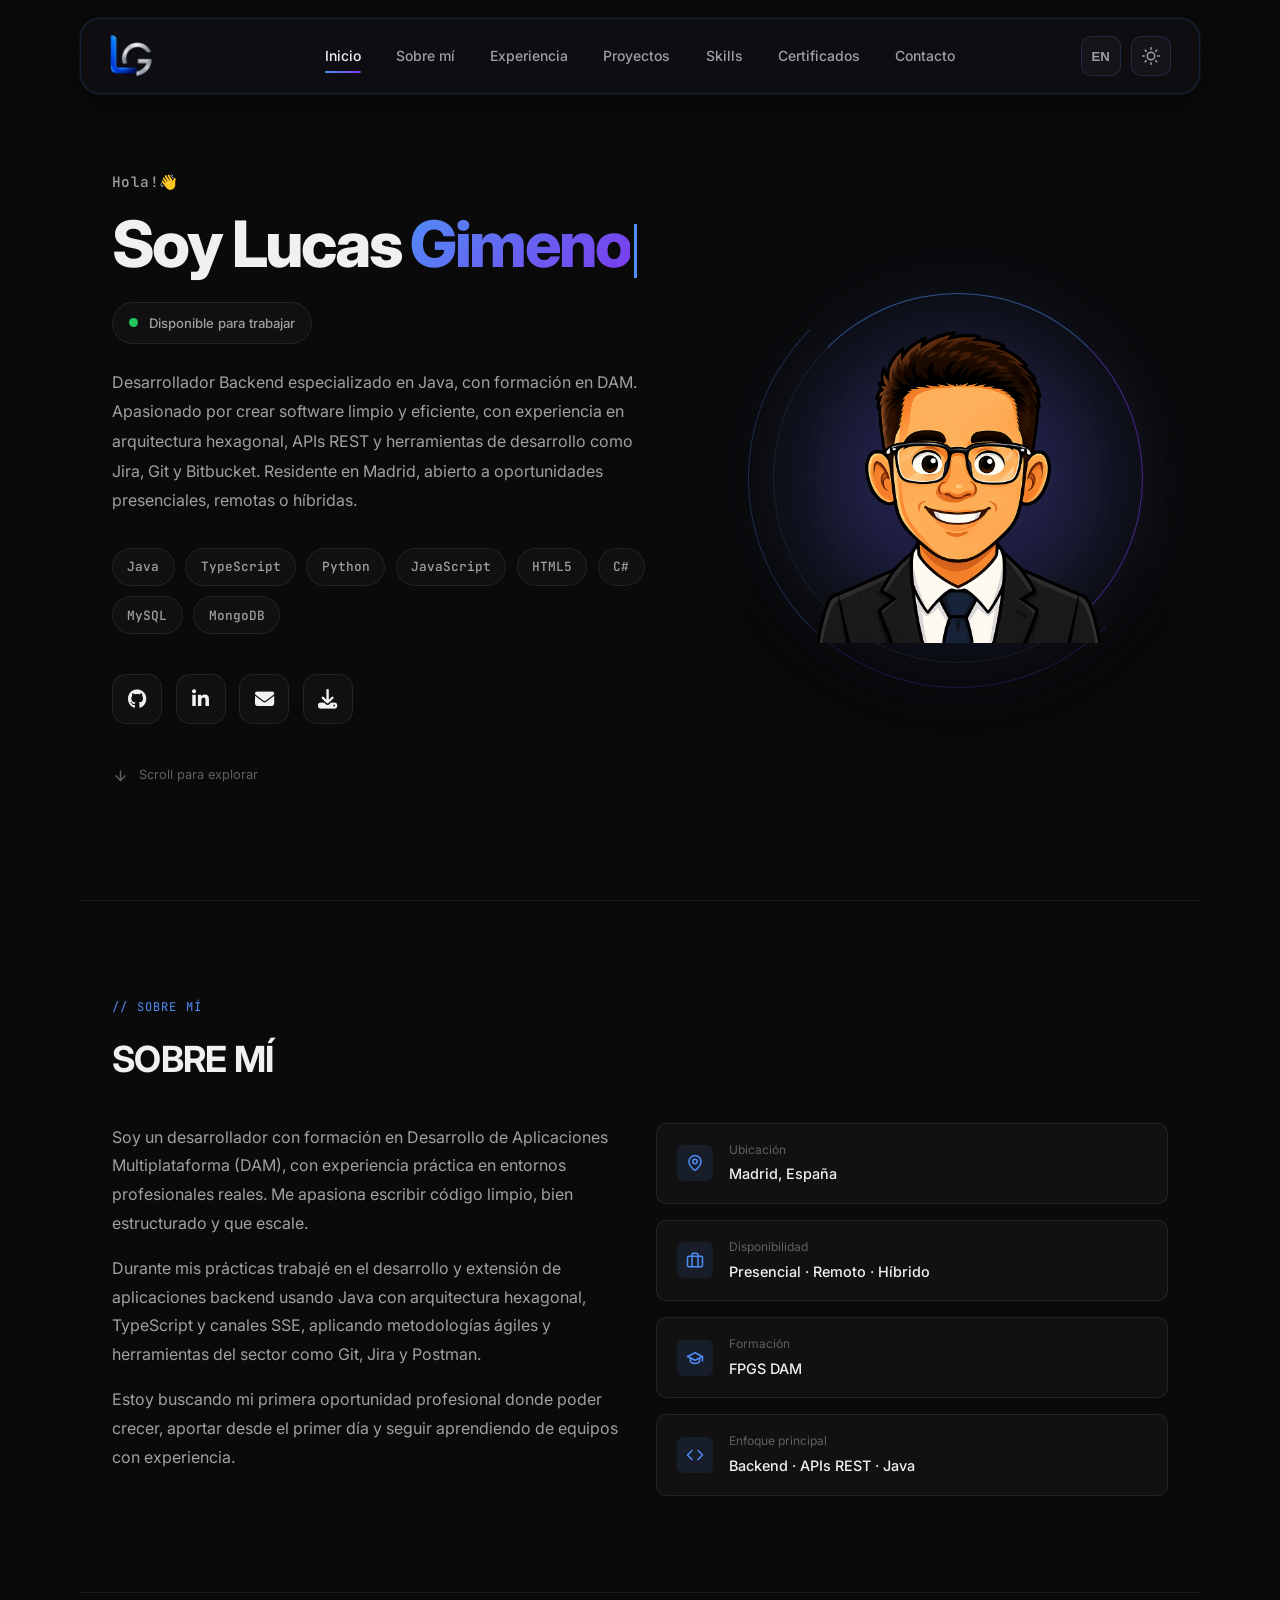
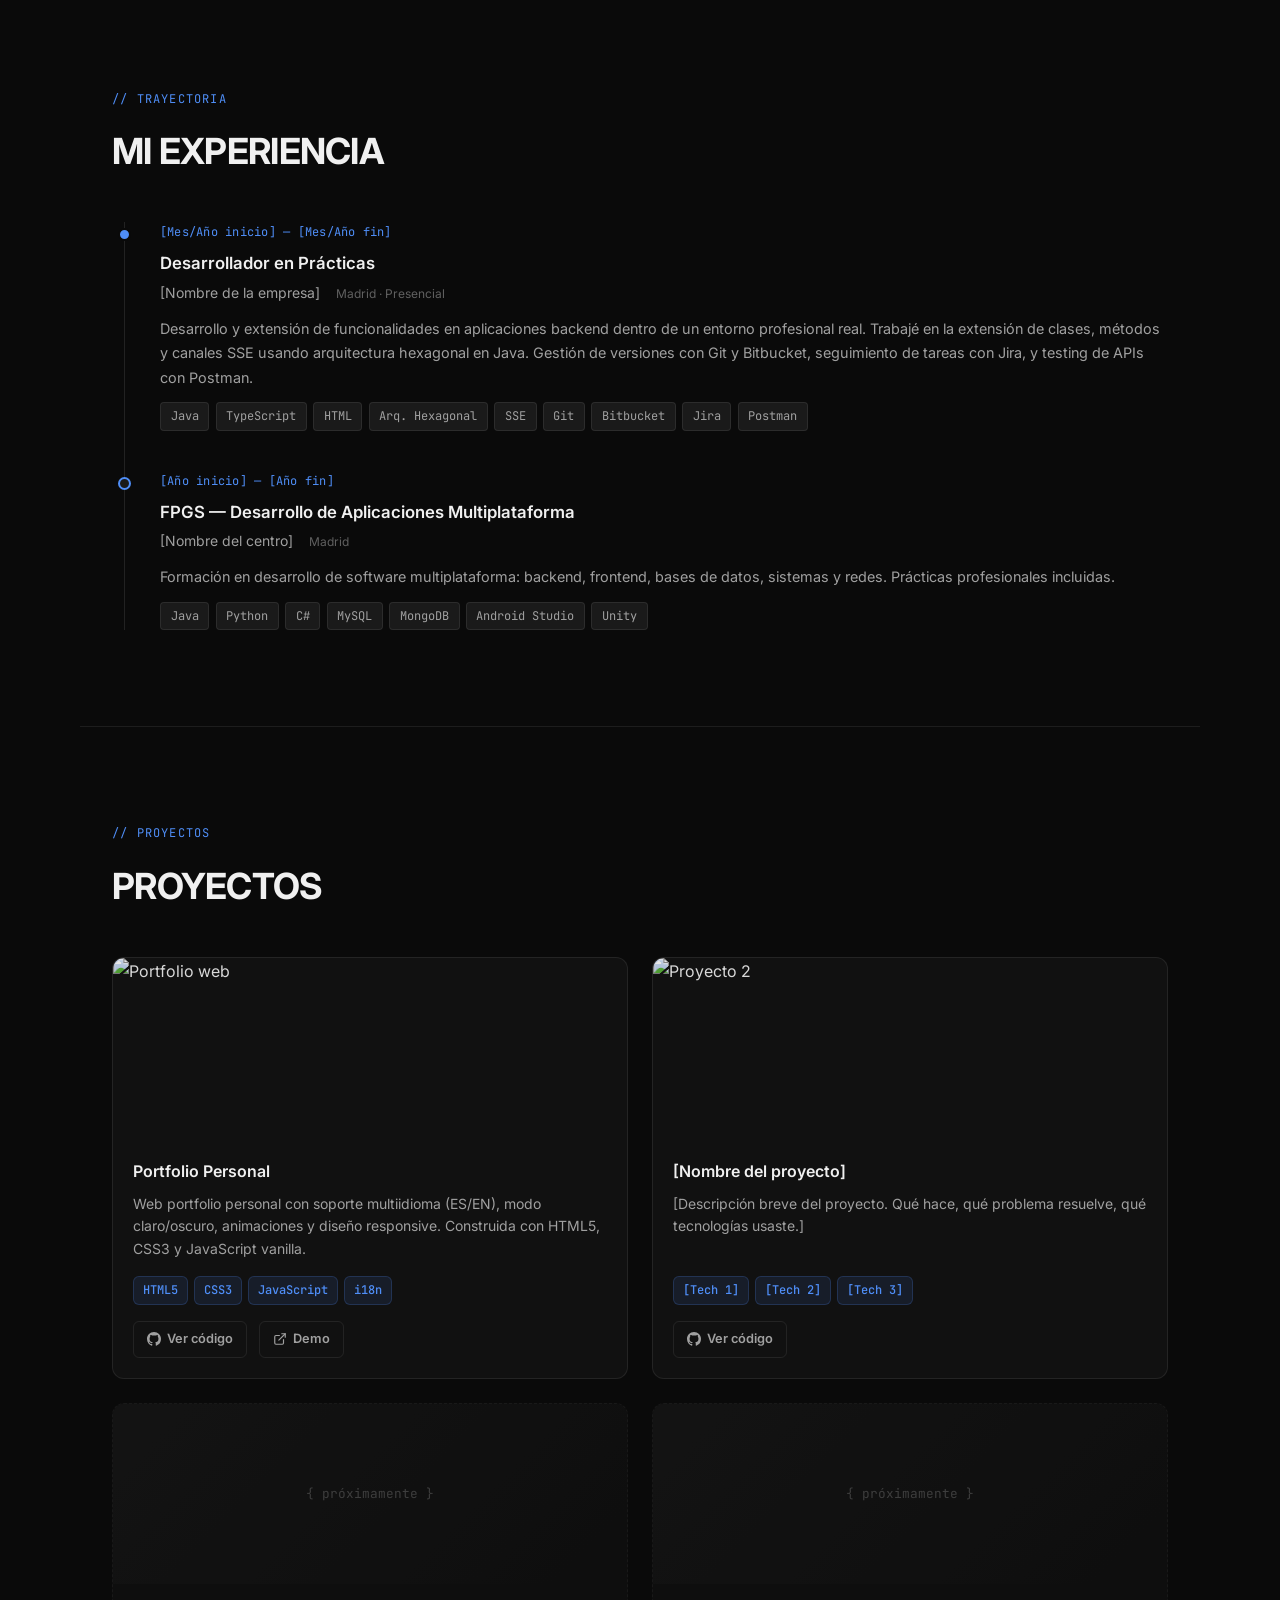
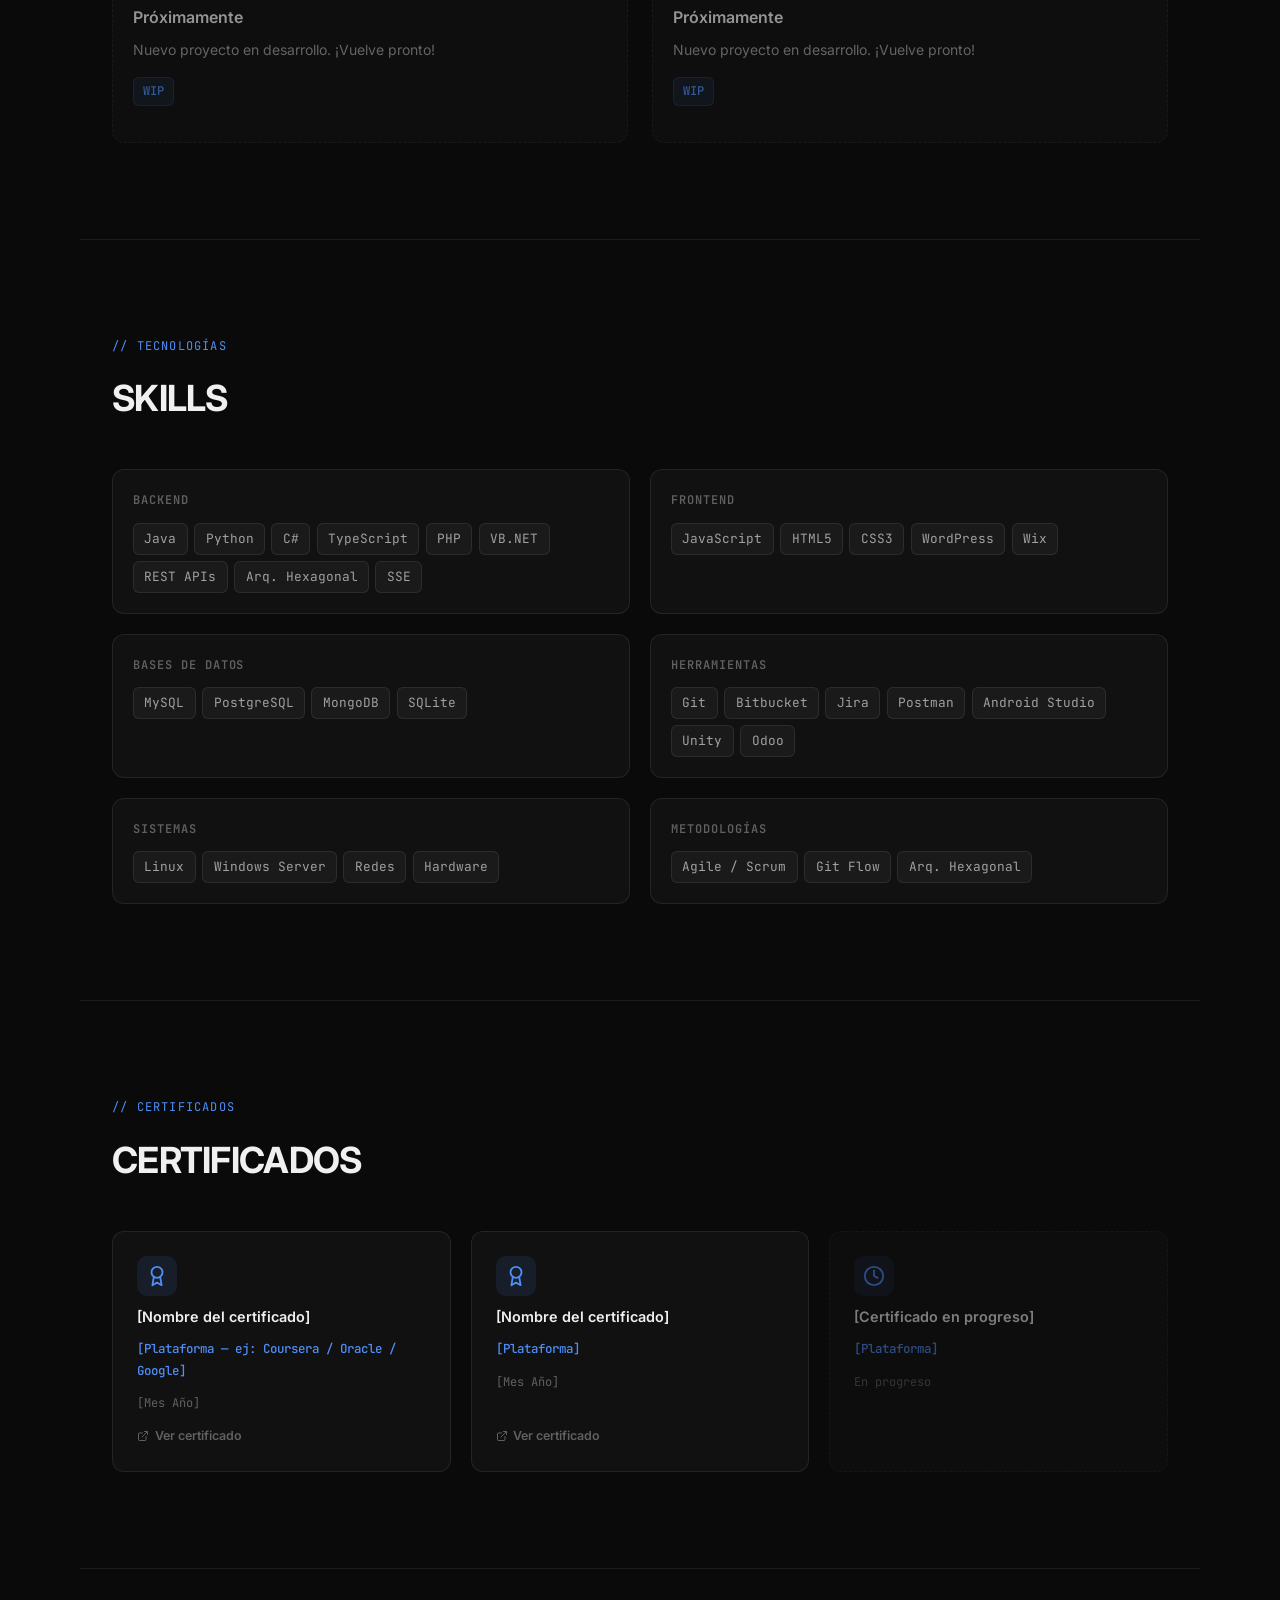
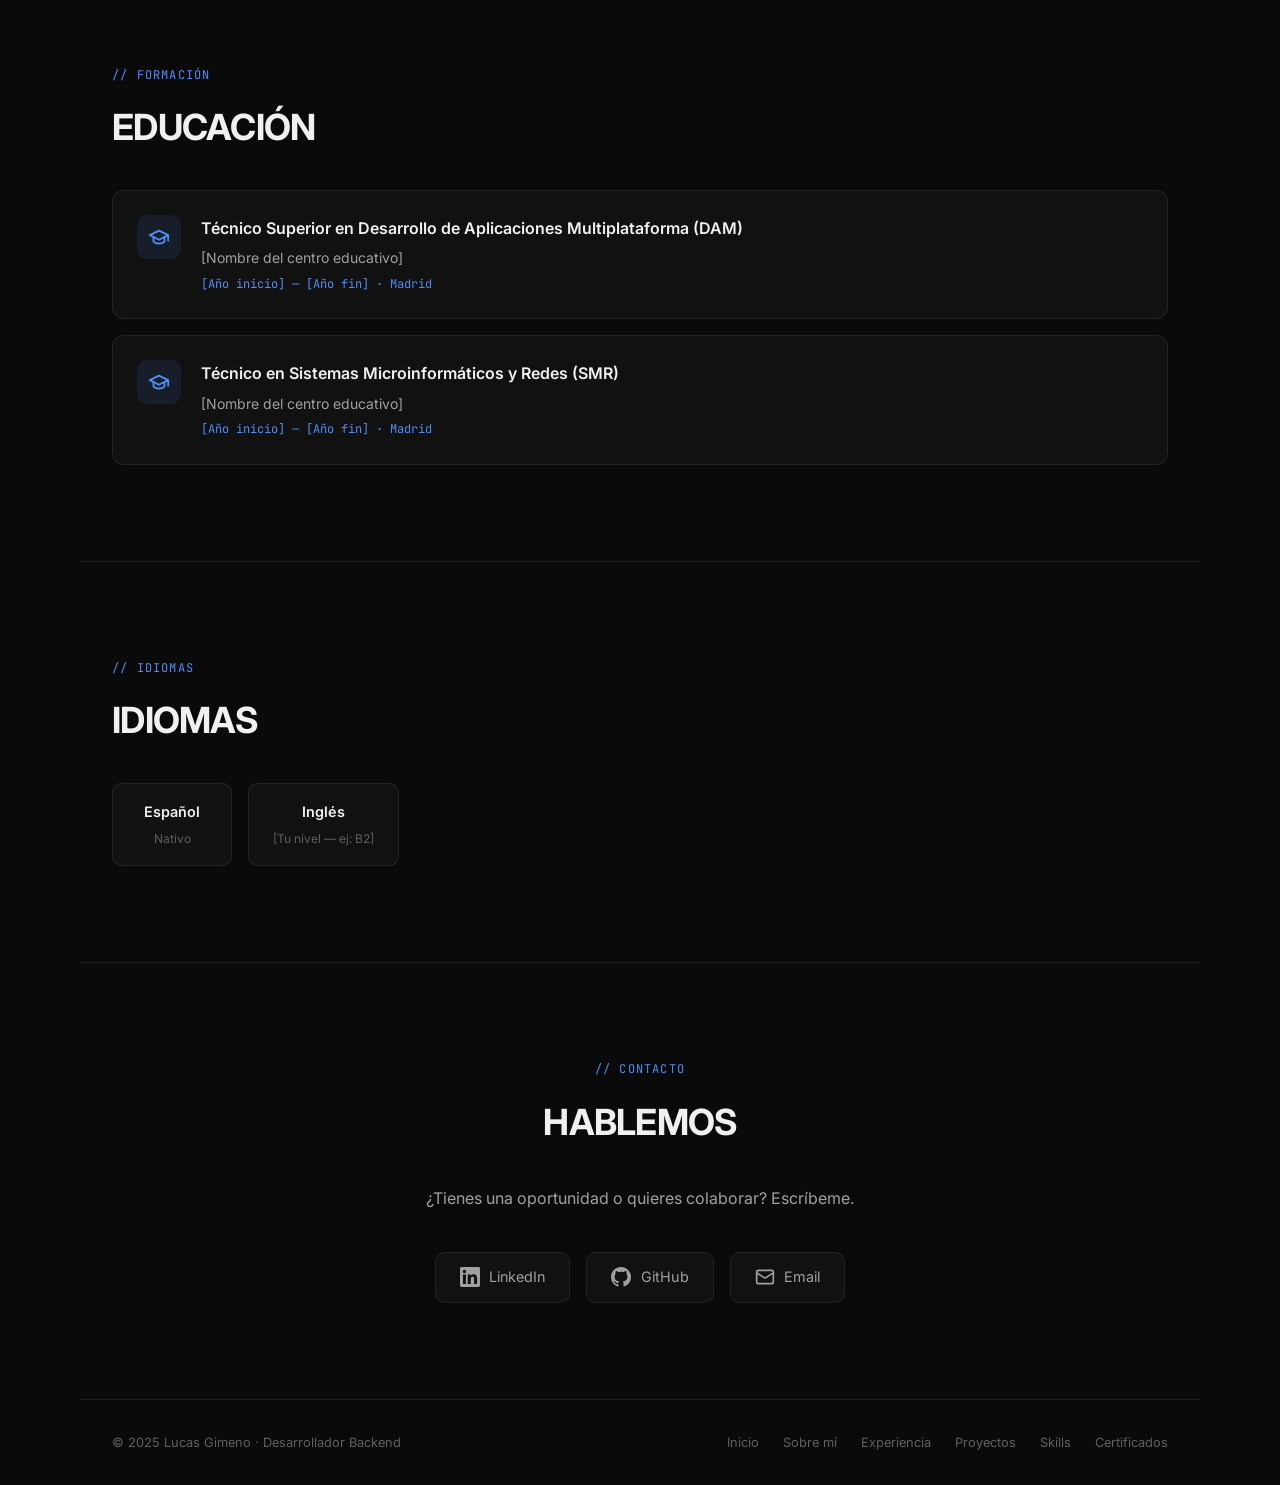
==== commit e1d332d2: "refactor: visual changes to the nav and hero (completed)" ====
--- a/index.html
+++ b/index.html
@@ -6,16 +6,18 @@
     <meta name="viewport" content="width=device-width, initial-scale=1.0" />
     <title>Lucas Gimeno | Backend Developer</title>
 
-    <link rel="icon" href="favicon.ico" sizes="any">
-    <link rel="icon" type="image/png" sizes="32x32" href="favicon-32x32.png">
-    <link rel="icon" type="image/png" sizes="16x16" href="favicon-16x16.png">
-    <link rel="apple-touch-icon" sizes="180x180" href="apple-touch-icon.png">
-    <link rel="manifest" href="site.webmanifest">
+    <!-- Images -->
+    <link rel="icon" href="assets/icons/favicon.ico" sizes="any">
+    <link rel="icon" type="image/png" sizes="32x32" href="assets/icons/favicon-32x32.png">
+    <link rel="icon" type="image/png" sizes="16x16" href="assets/icons/favicon-16x16.png">
+    <link rel="apple-touch-icon" sizes="180x180" href="assets/icons/apple-touch-icon.png">
+    <link rel="manifest" href="assets/icons/site.webmanifest">
 
     <!-- Google Fonts -->
     <link rel="preconnect" href="https://fonts.googleapis.com" />
     <link rel="preconnect" href="https://fonts.gstatic.com" crossorigin />
     <link rel="stylesheet" href="https://fonts.googleapis.com/css2?family=Inter:wght@300;400;500;600;700&family=JetBrains+Mono:wght@400;500&display=swap" />
+    <link rel="stylesheet" href="https://cdnjs.cloudflare.com/ajax/libs/font-awesome/6.7.2/css/all.min.css">
 
     <!-- CSS -->
     <link rel="stylesheet" href="styles/variables.css" />
@@ -40,111 +42,151 @@
 </head>
 
 <body>
-    <!-- ═════════════════════ NAVBAR ═════════════════════ -->
+    <!-- ═════════════════ NAVBAR ═════════════════ -->
     <nav>
         <div class="nav-logo">
             <img src="assets/images/logo.png" class="logo-img">
         </div>
 
         <ul class="nav-links">
-            <li><a href="#hero" data-i18n="nav.inicio">Inicio</a></li>
-            <li><a href="#about" data-i18n="nav.sobre">Sobre mí</a></li>
-            <li><a href="#journey" data-i18n="nav.experiencia">Experiencia</a></li>
+            <li><a href="#hero" data-i18n="nav.hero">Inicio</a></li>
+            <li><a href="#about" data-i18n="nav.about">Sobre mí</a></li>
+            <li><a href="#experience" data-i18n="nav.experience">Experiencia</a></li>
             <li><a href="#projects" data-i18n="nav.projects">Proyectos</a></li>
             <li><a href="#skills" data-i18n="nav.skills">Skills</a></li>
             <li><a href="#certificates" data-i18n="nav.certificates">Certificados</a></li>
-            <li><a href="#contact" data-i18n="nav.contacto">Contacto</a></li>
+            <li><a href="#contact" data-i18n="nav.contact">Contacto</a></li>
         </ul>
 
         <div class="nav-right">
             <button id="langToggle" class="theme-btn" aria-label="Cambiar idioma">EN</button>
 
             <button id="themeToggle" class="theme-btn" aria-label="Cambiar tema">
-                <svg id="themeIcon" xmlns="http://www.w3.org/2000/svg" width="18" height="18" viewBox="0 0 24 24"
-                    fill="none" stroke="currentColor" stroke-width="2" stroke-linecap="round" stroke-linejoin="round">
+                <svg id="themeIcon" xmlns="http://www.w3.org/2000/svg" width="18" height="18"
+                    viewBox="0 0 24 24" fill="none" stroke="currentColor" stroke-width="2"
+                    stroke-linecap="round" stroke-linejoin="round">
                 </svg>
             </button>
+
+            <button id="hamburger" type="button" aria-label="Abrir menú" aria-expanded="false">
+                <svg class="hamburger-icon" xmlns="http://www.w3.org/2000/svg" width="22" height="22"
+                    viewBox="0 0 24 24" fill="none" stroke="currentColor" stroke-width="2.5"
+                    stroke-linecap="round" stroke-linejoin="round">
+                    <line class="line line-top" x1="4" y1="6" x2="20" y2="6"/>
+                    <line class="line line-middle" x1="4" y1="12" x2="20" y2="12"/>
+                    <line class="line line-bottom" x1="4" y1="18" x2="20" y2="18"/>
+                </svg>
+            </button>
         </div>
     </nav>
 
-    <!-- ═════════════════════ HERO ═════════════════════ -->
+    <!-- ES: Menú móvil a pantalla completa - se abre al pulsar el hamburger
+        EN: Full-screen mobile menu - opens on hamburger click -->
+    <div id="mobileMenu">
+        <a href="#hero" data-i18n="nav.hero" onclick="">Inicio</a>
+        <a href="#about" data-i18n="nav.about" onclick="">Sobre mí</a>
+        <a href="#experience" data-i18n="nav.experience" onclick="">Experiencia</a>
+        <a href="#projects" data-i18n="nav.projects" onclick="">Proyectos</a>
+        <a href="#skills" data-i18n="nav.skills" onclick="">Skills</a>
+        <a href="#certificates" data-i18n="nav.certificates" onclick="">Certificados</a>
+        <a href="#contact" data-i18n="nav.contact" onclick="">Contacto</a>
+    </div>
+
+    <!-- ═════════════════ HERO ═════════════════ -->
     <section id="hero">
-        <p class="hero-greeting" data-i18n="hero.saludo"> Hola a todos! 👋</p>
-
-        <h1 class="hero-name">
-            Soy Lucas <span class="accent" id="heroName" data-text="Gimeno">Gimeno</span><span class="cursor"></span>
-        </h1>
-
-        <p class="hero-desc" data-i18n="hero.desc">
-            Desarrollador Backend con formación en DAM, apasionado por construir software limpio y eficiente.
-            Experiencia con arquitectura hexagonal, APIs REST y herramientas profesionales del sector.
-            Basado en Madrid, abierto a oportunidades presenciales, remotas o híbridas.
-        </p>
-
-        <div class="hero-tags">
-            <span class="tag">Java</span>
-            <span class="tag">TypeScript</span>
-            <span class="tag">Python</span>
-            <span class="tag">JavaScript</span>
-            <span class="tag">HTML5</span>
-            <span class="tag">C#</span>
-            <span class="tag">MySQL</span>
-            <span class="tag">MongoDB</span>
-        </div>
-
-        <div class="hero-links">
-            <a href="https://github.com/lucasgimeno" target="_blank" rel="noopener" class="hero-link">
-                <svg xmlns="http://www.w3.org/2000/svg" viewBox="0 0 24 24" fill="currentColor">
-                    <path d="M12 0C5.37 0 0 5.37 0 12c0 5.31 3.435 9.795 8.205 11.385.6.105.825-.255.825-.57
-            0-.285-.015-1.23-.015-2.235-3.015.555-3.795-.735-4.035-1.41-.135-.345-.72-1.41-1.23-1.695
-            -.42-.225-1.02-.78-.015-.795.945-.015 1.62.87 1.845 1.23 1.08 1.815 2.805 1.305 3.495.99
-            .105-.78.42-1.305.765-1.605-2.67-.3-5.46-1.335-5.46-5.925 0-1.305.465-2.385 1.23-3.225
-            -.12-.3-.54-1.53.12-3.18 0 0 1.005-.315 3.3 1.23.96-.27 1.98-.405 3-.405s2.04.135 3 .405
-            c2.295-1.56 3.3-1.23 3.3-1.23.66 1.65.24 2.88.12 3.18.765.84 1.23 1.905 1.23 3.225
-            0 4.605-2.805 5.625-5.475 5.925.435.375.81 1.095.81 2.22 0 1.605-.015 2.895-.015 3.3
-            0 .315.225.69.825.57A12.02 12.02 0 0 0 24 12c0-6.63-5.37-12-12-12z" />
-                </svg>
-                GitHub
-            </a>
-
-            <a href="https://linkedin.com/in/lucasgimeno" target="_blank" rel="noopener" class="hero-link">
-                <svg xmlns="http://www.w3.org/2000/svg" viewBox="0 0 24 24" fill="currentColor">
-                    <path d="M20.447 20.452h-3.554v-5.569c0-1.328-.027-3.037-1.852-3.037-1.853 0-2.136
-            1.445-2.136 2.939v5.667H9.351V9h3.414v1.561h.046c.477-.9 1.637-1.85 3.37-1.85
-            3.601 0 4.267 2.37 4.267 5.455v6.286zM5.337 7.433a2.062 2.062 0 0 1-2.063-2.065
-            2.064 2.064 0 1 1 2.063 2.065zm1.782 13.019H3.555V9h3.564v11.452zM22.225
-            0H1.771C.792 0 0 .774 0 1.729v20.542C0 23.227.792 24 1.771 24h20.451C23.2 24
-            24 23.227 24 22.271V1.729C24 .774 23.2 0 22.222 0h.003z" />
-                </svg>
-                LinkedIn
-            </a>
-
-            <a href="mailto:[tu-email]" class="hero-link">
-                <svg xmlns="http://www.w3.org/2000/svg" viewBox="0 0 24 24" fill="none" stroke="currentColor"
-                    stroke-width="2" stroke-linecap="round" stroke-linejoin="round">
-                    <rect x="2" y="4" width="20" height="16" rx="2" />
-                    <path d="m22 7-8.97 5.7a1.94 1.94 0 0 1-2.06 0L2 7" />
-                </svg>
-                Email
-            </a>
-
-            <a href="#contact" class="btn-contact" data-i18n="nav.contactar">¡Hablemos! →</a>
-        </div>
-
-        <div class="scroll-hint">
-            <svg xmlns="http://www.w3.org/2000/svg" viewBox="0 0 24 24" fill="none" stroke="currentColor"
-                stroke-width="2">
-                <path d="M12 5v14M5 12l7 7 7-7" />
-            </svg>
-            <span data-i18n="hero.scroll">Scroll para explorar</span>
-        </div>
-    </section>
-
-    <hr class="section-divider" />
-
-    <!-- ══════════════════════════════════════════
-       ABOUT
-  ══════════════════════════════════════════ -->
+        <div class="hero-left">
+            <p class="hero-greeting" data-i18n="hero.saludo">Hola!👋</p>
+
+            <h1 class="hero-name">
+                Soy Lucas <span class="accent" id="heroName" data-text="Gimeno">Gimeno</span><span class="cursor"></span>
+            </h1>
+
+            <div class="hero-status">
+                <span class="status-dot"></span>
+                <span data-i18n="hero.status">Disponible para trabajar</span>
+            </div>
+
+            <p class="hero-desc" data-i18n="hero.desc">
+                Desarrollador Backend con formación en DAM, apasionado por construir software limpio y eficiente.
+                Experiencia con arquitectura hexagonal, APIs REST y herramientas profesionales del sector.
+                Basado en Madrid, abierto a oportunidades presenciales, remotas o híbridas.
+            </p>
+
+            <div class="hero-tags">
+                <span class="tag">Java</span>
+                <span class="tag">TypeScript</span>
+                <span class="tag">Python</span>
+                <span class="tag">JavaScript</span>
+                <span class="tag">HTML5</span>
+                <span class="tag">C#</span>
+                <span class="tag">MySQL</span>
+                <span class="tag">MongoDB</span>
+            </div>
+
+            <div class="hero-links">
+                <!-- GitHub -->
+                <a href="https://github.com/luckyandev" target="_blank" rel="noopener noreferrer"
+                    class="hero-link" data-tooltip="GitHub" data-tooltip-es="GitHub" data-tooltip-en="GitHub">
+                    <i class="fa-brands fa-github"></i>
+                </a>
+
+                <!-- LinkedIn -->
+                <a href="https://linkedin.com/in/lucasgimeno" target="_blank" rel="noopener noreferrer"
+                    class="hero-link" data-tooltip="LinkedIn" data-tooltip-es="LinkedIn" data-tooltip-en="LinkedIn">
+                    <i class="fa-brands fa-linkedin-in"></i>
+                </a>
+
+                <!-- Instagram 
+                <a href="https://www.instagram.com/.............." target="_blank" rel="noopener noreferrer"
+                    class="hero-link" data-tooltip="Instagram" data-tooltip-es="Instagram" data-tooltip-en="Instagram">
+                    <i class="fa-brands fa-instagram"></i>
+                </a> -->
+
+                <!-- YouTube
+                <a href="https://www.youtube.com/.............." target="_blank" rel="noopener noreferrer"
+                    class="hero-link" data-tooltip="YouTube" data-tooltip-es="YouTube" data-tooltip-en="YouTube">
+                    <i class="fa-brands fa-youtube"></i>
+                </a> -->
+
+                <!-- Email -->
+                <a href="mailto:lucasgimeno007@gmail.com" target="_blank" rel="noopener noreferrer"
+                    class="hero-link" data-tooltip="Correo" data-tooltip-es="Correo" data-tooltip-en="Email">
+                    <i class="fa-solid fa-envelope"></i>
+                </a>
+
+                <!-- Descargar CV -->
+                <a href="assets/CV/CV_Lucas_Gimeno.pdf" download class="hero-link"
+                    data-tooltip="Descargar CV" data-tooltip-es="Descargar CV" data-tooltip-en="Download CV">
+                    <i class="fa-solid fa-download"></i>
+                </a>
+            </div>
+
+            <!-- ES: Indicador de scroll animado / EN: Animated scroll indicator -->
+            <div class="scroll-hint">
+                <svg xmlns="http://www.w3.org/2000/svg" viewBox="0 0 24 24" fill="none"
+                    stroke="currentColor" stroke-width="2">
+                    <path d="M12 5v14M5 12l7 7 7-7" />
+                </svg>
+                <span data-i18n="hero.scroll">Scroll para explorar</span>
+            </div>
+        </div>
+
+        <div class="hero-right">
+            <div class="hero-image-wrapper">
+                <div class="hero-circle hero-circle-1"></div>
+                <div class="hero-circle hero-circle-2"></div>
+                <div class="hero-ring"></div>
+                <div class="hero-ring hero-ring-2"></div>
+                <img src="assets/images/profile.png" alt="Lucas Gimeno" class="hero-img">
+            </div>
+        </div>
+    </section>
+
+    <hr class="section-divider" />
+
+    <!-- ══════════════════════════════════════════
+        ABOUT
+    ══════════════════════════════════════════ -->
     <section id="about" class="fade-in">
         <p class="section-label" data-i18n="about.label">// sobre mí</p>
         <h2 class="section-title" data-i18n="about.title">SOBRE MÍ</h2>
@@ -232,7 +274,7 @@
     <!-- ══════════════════════════════════════════
        EXPERIENCIA / TIMELINE
   ══════════════════════════════════════════ -->
-    <section id="journey" class="fade-in">
+    <section id="experience" class="fade-in">
         <p class="section-label" data-i18n="exp.label">// trayectoria</p>
         <h2 class="section-title" data-i18n="exp.title">MI EXPERIENCIA</h2>
 
--- a/styles/navbar.css
+++ b/styles/navbar.css
@@ -1,130 +1,225 @@
+/* ==========================================================
+    NAVBAR - styles/navbar.css
+    ES: Estilos de la barra de navegación flotante superior
+    EN: Styles for the top floating navigation bar
+========================================================== */
+/* ----------------------------------------------------------
+    ES: Contenedor principal del nav
+    EN: Main navigation container
+---------------------------------------------------------- */
 nav {
     position: fixed;
     top: 18px;
     left: 50%;
     transform: translateX(-50%);
     width: min(96%, 1120px);
-    z-index: 100;
-    background: var(--nav-bg);
-    backdrop-filter: blur(20px);
-    -webkit-backdrop-filter: blur(20px);
-    border: 1px solid var(--nav-border);
-    border-radius: 20px;
-    box-shadow: var(--nav-shadow);
-    padding: 0 1.75rem;
     height: 76px;
     display: flex;
     align-items: center;
     justify-content: space-between;
-    transition: all var(--transition-slow);
-}
-
-/* LOGO */
-.nav-logo {
-    display: flex;
-    align-items: center;
-    user-select: none;
-    cursor: default;
-    flex-shrink: 0;
-}
-.logo-img {
-    height: 44px;
-    width: auto;
-    object-fit: contain;
-    filter: drop-shadow(0 4px 10px rgba(0, 0, 0, 0.15));
-}
-
-/* NAV LINKS */
-.nav-links {
-    display: flex;
-    align-items: center;
-    gap: 0.25rem;
-    list-style: none;
-    position: absolute;
-    left: 50%;
-    transform: translateX(-55%);
-}
-.nav-links a {
-    position: relative;
-    color: var(--text2);
-    text-decoration: none;
-    font-size: 0.875rem;
-    font-weight: 500;
-    padding: 0.45rem 0.7rem;
-    border-radius: 8px;
-    transition: color var(--transition), background var(--transition);
-    white-space: nowrap;
-}
-.nav-links a::after {
-    content: "";
-    position: absolute;
-    bottom: 2px;
-    left: 50%;
-    width: 0%;
-    height: 2px;
+    padding: 0 1.75rem;
+    z-index: 100;
+    background: var(--nav-bg);
+    border: 1px solid var(--nav-border);
+    border-radius: 20px;
+    backdrop-filter: blur(20px);
+    -webkit-backdrop-filter: blur(20px);
+    box-shadow: var(--nav-shadow);
+    transition: all .35s ease;
+}
+
+/* ----------------------------------------------------------
+    ES/EN: Logo
+---------------------------------------------------------- */
+.nav-logo{
+    display:flex;
+    align-items:center;
+    flex-shrink:0;
+}
+.logo-img{
+    height:44px;
+    width:auto;
+    object-fit:contain;
+}
+
+/* ----------------------------------------------------------
+    ES/EN: Nav Links
+---------------------------------------------------------- */
+.nav-links{
+    position:absolute;
+    left:50%;
+    transform:translateX(-50%);
+    width:650px;
+    display:flex;
+    justify-content:space-between;
+    align-items:center;
+    list-style:none;
+}
+.nav-links a{
+    position:relative;
+    display:flex;
+    align-items:center;
+    justify-content:center;
+    padding:.45rem .65rem;
+    border-radius:8px;
+    text-decoration:none;
+    color:var(--text2);
+    font-size:.875rem;
+    font-weight:500;
+    transition: color .25s, background .25s;
+}
+.nav-links a:hover{
+    color:var(--text);
+    background:var(--glass-bg);
+}
+.nav-links a.active{
+    color:var(--text);
+}
+.nav-links a::after{
+    content:"";
+    position:absolute;
+    left:50%;
+    bottom:2px;
+    width:0;
+    height:2px;
+    transform:translateX(-50%);
+    border-radius:999px;
     background: linear-gradient(90deg, var(--accent), var(--accent2));
-    border-radius: 999px;
-    transform: translateX(-50%);
-    transition: width 0.35s cubic-bezier(.22,.61,.36,1);
-}
-.nav-links a:hover {
-    color: var(--text);
-    background: var(--glass-bg);
-}
-.nav-links a:hover::after {
-    width: calc(100% - 1.4rem);
-}
-.nav-links a.active {
-    color: var(--text);
-}
-.nav-links a.active::after {
-    width: calc(100% - 1.4rem);
-}
-
-/* RIGHT SIDE */
-.nav-right {
-    display: flex;
-    align-items: center;
-    gap: 0.6rem;
-    flex-shrink: 0;
-}
-
-/* LANGUAGE + THEME BUTTONS */
+    transition:width .3s ease;
+}
+.nav-links a:hover::after,
+.nav-links a.active::after{
+    width:calc(100% - 1.3rem);
+}
+
+/* ----------------------------------------------------------
+    ES: Botones derecha (idioma, tema y hamburger)
+    EN: Right side buttons (language, theme and hamburger)
+---------------------------------------------------------- */
+.nav-right{
+    display:flex;
+    align-items:center;
+    gap:.6rem;
+    flex-shrink:0;
+}
 .theme-btn,
-#langToggle {
-    height: 40px;
-    min-width: 40px;
-    padding: 0 0.9rem;
-    border: 1px solid var(--nav-border);
-    border-radius: 10px;
-    background: var(--glass-bg);
-    backdrop-filter: blur(12px);
-    color: var(--text2);
-    font-size: 0.82rem;
-    font-weight: 600;
-    cursor: pointer;
-    transition: all 0.28s ease;
+#langToggle{
+    width:40px;
+    height:40px;
+    min-width:40px;
+    padding:0;
+    display:flex;
+    align-items:center;
+    justify-content:center;
+    border:1px solid var(--nav-border);
+    border-radius:10px;
+    background:var(--glass-bg);
+    backdrop-filter:blur(12px);
+    color:var(--text2);
+    cursor:pointer;
+    transition: background .25s, border-color .25s, transform .25s, box-shadow .25s, color .25s;
+}
+#hamburger{
+    display:none;
+    width:40px;
+    height:40px;
+    min-width:40px;
+    padding:0;
+    align-items:center;
+    justify-content:center;
+    border:1px solid var(--nav-border);
+    border-radius:10px;
+    background:var(--glass-bg);
+    backdrop-filter:blur(12px);
+    color:var(--text2);
+    cursor:pointer;
+    transition: background .25s, border-color .25s, transform .25s, box-shadow .25s, color .25s;
+}
+#langToggle{
+    width:40px;
+    padding:0 .9rem;
+    font-size:.82rem;
+    font-weight:600;
 }
 .theme-btn:hover,
-#langToggle:hover {
-    border-color: rgba(79, 142, 247, 0.35);
-    background: rgba(79, 142, 247, 0.07);
-    color: var(--text);
-    transform: translateY(-2px);
-    box-shadow: 0 6px 18px rgba(79, 142, 247, 0.12), var(--hover-glow);
-}
-
-/* ACTIVE LANGUAGE */
-#langToggle.active {
-    color: var(--accent);
-    border-color: rgba(79, 142, 247, 0.3);
-    background: linear-gradient(135deg, rgba(79, 142, 247, 0.12), rgba(124, 58, 237, 0.10));
-}
-
-/* THEME ICON */
-.theme-btn svg {
-    transition: transform 0.35s ease;
-}
-.theme-btn:hover svg {
-    transform: rotate(22deg);
+#langToggle:hover,
+#hamburger:hover{
+    transform:translateY(-2px);
+    color:var(--text);
+    border-color:rgba(79,142,247,.35);
+    background:rgba(79,142,247,.07);
+    box-shadow: 0 6px 18px rgba(79,142,247,.12), var(--hover-glow);
+}
+
+/* ----------------------------------------------------------
+    ES: Botón idioma activo
+    EN: Active language button
+---------------------------------------------------------- */
+#langToggle.active{
+    color:var(--accent);
+    border-color:rgba(79,142,247,.35);
+    background: linear-gradient(135deg, rgba(79,142,247,.12), rgba(124,58,237,.10));
+}
+
+/* ----------------------------------------------------------
+    ES: Animación iconos
+    EN: Icon animations
+---------------------------------------------------------- */
+.theme-btn svg,
+#hamburger svg{
+    transition: transform .3s ease, opacity .25s ease;
+}
+.theme-btn:hover svg{
+    transform:rotate(22deg);
+}
+#hamburger.active svg{
+    transform:rotate(90deg);
+}
+
+/* ----------------------------------------------------------
+    ES: Menú móvil (links)
+    EN: Mobile menu (links)
+---------------------------------------------------------- */
+#mobileMenu{
+    position:fixed;
+    inset:0;
+    display:flex;
+    flex-direction:column;
+    justify-content:center;
+    align-items:center;
+    gap:2rem;
+    z-index:99;
+    background: rgba(8,10,20,.94);
+    backdrop-filter:blur(22px);
+    opacity:0;
+    visibility:hidden;
+    pointer-events:none;
+    transform:translateY(-20px);
+    transition: opacity .3s ease, transform .3s ease, visibility .3s ease;
+}
+#mobileMenu.open{
+    opacity:1;
+    visibility:visible;
+    pointer-events:auto;
+    transform:translateY(0);
+}
+#mobileMenu a{
+    color:var(--text2);
+    text-decoration:none;
+    font-size:1.6rem;
+    font-weight:700;
+    transition: color .25s, transform .25s;
+}
+#mobileMenu a:hover{
+    color:var(--accent);
+    transform:translateY(-2px);
+}
+
+/* ----------------------------------------------------------
+    ES/EN: Responsive
+---------------------------------------------------------- */
+@media (max-width:900px){
+    #hamburger{
+        display:flex;
+    }
 }
--- a/styles/hero.css
+++ b/styles/hero.css
@@ -1,104 +1,350 @@
+/* ==========================================================
+    HERO - styles/hero.css
+    ES: Estilos de la sección principal (hero) del portfolio
+    EN: Styles for the main hero section of the portfolio
+========================================================== */
+/* ----------------------------------------------------------
+    ES: Contenedor principal del hero - grid de 2 columnas:
+        izquierda (texto) y derecha (imagen)
+    EN: Main hero container - 2-column grid:
+        left (text) and right (image)
+---------------------------------------------------------- */
 #hero {
     min-height: 100vh;
+    max-width: var(--max-width);
+    margin: 0 auto;
+    padding: 120px 2rem 4rem;
+    display: grid;
+    grid-template-columns: 1fr 420px;
+    align-items: center;
+    gap: 4rem;
+}
+
+/* ==========================================================
+    LEFT COLUMN
+    ES: Columna izquierda - todo el contenido textual
+    EN: Left column - all textual content
+========================================================== */
+.hero-left {
     display: flex;
     flex-direction: column;
     justify-content: center;
-    padding-top: 60px;
-    max-width: var(--max-width);
-    margin: 0 auto;
-    padding-left: 2rem;
-    padding-right: 2rem;
-}
-
+    gap: 0;
+}
+
+/* ----------------------------------------------------------
+    ES: Saludo pequeño encima del nombre ("Hola a todos 👋")
+    EN: Small greeting above the name ("Hi there 👋")
+---------------------------------------------------------- */
 .hero-greeting {
-    font-size: 1rem;
+    display: inline-flex;
+    align-items: center;
+    gap: .6rem;
+    font-size: .9rem;
+    font-weight: 500;
     color: var(--text2);
     margin-bottom: 1rem;
-    font-weight: 400;
-    letter-spacing: 0.02em;
-}
-
+    font-family: var(--font-mono);
+    letter-spacing: .03em;
+}
+
+/* ----------------------------------------------------------
+    ES: Nombre principal - "Soy Lucas Gimeno"
+        white-space: nowrap garantiza que no rompa en 2 líneas
+    EN: Main name heading - "I'm Lucas Gimeno"
+        white-space: nowrap ensures it stays on one line
+---------------------------------------------------------- */
 .hero-name {
-    font-size: clamp(2.5rem, 6vw, 4rem);
-    font-weight: 700;
-    line-height: 1.1;
-    letter-spacing: -0.03em;
-    margin-bottom: 1.25rem;
+    font-size: clamp(2.5rem, 5vw, 4.2rem);
+    font-weight: 800;
+    line-height: 1.05;
+    letter-spacing: -.04em;
     color: var(--text);
-}
-
+    white-space: nowrap; /* ES: nombre siempre en una línea / EN: name always on one line */
+    margin-bottom: 1.5rem;
+}
+
+/* ----------------------------------------------------------
+    ES: Apellido en degradado acento (azul → morado)
+    EN: Last name in accent gradient (blue → purple)
+---------------------------------------------------------- */
 .hero-name .accent {
-    color: var(--accent);
-}
-
+    background: linear-gradient(135deg, var(--accent), var(--accent2));
+    -webkit-background-clip: text;
+    -webkit-text-fill-color: transparent;
+    background-clip: text;
+}
+
+/* ----------------------------------------------------------
+    ES: Pastilla de estado "Disponible para trabajar"
+    EN: Status pill "Available for work"
+---------------------------------------------------------- */
+.hero-status {
+    display: inline-flex;
+    align-items: center;
+    gap: .7rem;
+    width: max-content;
+    padding: .55rem 1rem;
+    margin-bottom: 1.5rem;
+    border-radius: 999px;
+    border: 1px solid var(--border);
+    background: var(--glass-bg);
+    backdrop-filter: blur(12px);
+    font-size: .82rem;
+    font-weight: 500;
+    color: var(--text2);
+}
+
+/* ES: Punto verde animado que pulsa / EN: Animated pulsing green dot */
+.status-dot {
+    width: 9px;
+    height: 9px;
+    border-radius: 50%;
+    background: #22c55e;
+    box-shadow: 0 0 0 0 rgba(34, 197, 94, .6);
+    animation: pulseStatus 2s infinite;
+    flex-shrink: 0;
+}
+
+/* ----------------------------------------------------------
+    ES: Descripción breve debajo del nombre
+    EN: Short description below the name
+---------------------------------------------------------- */
 .hero-desc {
-    font-size: 1.1rem;
+    font-size: 1rem;
+    line-height: 1.85;
     color: var(--text2);
-    max-width: 560px;
-    line-height: 1.75;
     margin-bottom: 2rem;
-}
-
+    max-width: 540px;
+}
+
+/* ----------------------------------------------------------
+    ES: Tags de tecnologías (Java, Python, etc.)
+    EN: Technology tags (Java, Python, etc.)
+---------------------------------------------------------- */
 .hero-tags {
     display: flex;
     flex-wrap: wrap;
-    gap: 0.5rem;
+    gap: .65rem;
     margin-bottom: 2.5rem;
 }
-
+.tag {
+    display: inline-flex;
+    align-items: center;
+    padding: .45rem .9rem;
+    border-radius: 999px;
+    border: 1px solid var(--border);
+    background: var(--glass-bg);
+    backdrop-filter: blur(12px);
+    color: var(--text2);
+    font-size: .8rem;
+    font-weight: 500;
+    font-family: var(--font-mono);
+    transition: transform .3s ease, border-color .3s ease, background .3s ease, color .3s ease, box-shadow .3s ease;
+}
+.tag:hover {
+    transform: translateY(-3px);
+    color: var(--text);
+    border-color: rgba(79, 142, 247, .35);
+    background: rgba(79, 142, 247, .06);
+    box-shadow: 0 8px 18px rgba(79, 142, 247, .08);
+}
+
+/* ----------------------------------------------------------
+    ES: Iconos de redes sociales
+    EN: Social media icons
+---------------------------------------------------------- */
 .hero-links {
     display: flex;
-    gap: 1rem;
-    align-items: center;
+    gap: .85rem;
     flex-wrap: wrap;
 }
-
 .hero-link {
-    display: flex;
-    align-items: center;
-    gap: 0.5rem;
-    color: var(--text2);
+    position: relative;
+    width: 50px;
+    height: 50px;
+    display: flex;
+    justify-content: center;
+    align-items: center;
+    border-radius: 14px;
+    border: 1px solid var(--border);
+    background: var(--glass-bg);
+    backdrop-filter: blur(16px);
+    color: var(--text);
     text-decoration: none;
-    font-size: 0.875rem;
+    transition: transform .28s ease, border-color .28s ease, background .28s ease, box-shadow .28s ease;
+}
+.hero-link i {
+    font-size: 1.2rem;
+    transition: transform .3s ease;
+}
+.hero-link:hover {
+    transform: translateY(-4px);
+    border-color: rgba(79, 142, 247, .35);
+    background: rgba(79, 142, 247, .07);
+    box-shadow: 0 10px 24px rgba(79, 142, 247, .12), var(--hover-glow);
+}
+.hero-link:hover i {
+    transform: scale(1.12);
+}
+
+/* ----------------------------------------------------------
+    ES: Tooltips al hover sobre los iconos
+    EN: Tooltips on hover over icons
+---------------------------------------------------------- */
+.hero-link::before {
+    content: attr(data-tooltip);
+    position: absolute;
+    bottom: 62px;
+    left: 50%;
+    transform: translateX(-50%) translateY(8px);
+    padding: .4rem .7rem;
+    border-radius: 8px;
     border: 1px solid var(--border);
-    border-radius: var(--radius-sm);
-    padding: 0.5rem 1rem;
-    transition: all var(--transition);
-}
-
-.hero-link:hover {
-    border-color: var(--accent);
-    color: var(--accent);
-}
-
-.hero-link svg {
-    width: 18px;
-    height: 18px;
-    flex-shrink: 0;
-}
-
+    background: var(--bg2);
+    color: var(--text);
+    font-size: .72rem;
+    white-space: nowrap;
+    opacity: 0;
+    pointer-events: none;
+    transition: .25s ease;
+}
+.hero-link:hover::before {
+    opacity: 1;
+    transform: translateX(-50%) translateY(0);
+}
+
+/* ==========================================================
+    ES: Columna derecha - imagen / avatar del perfil
+    EN: Right column - profile image / avatar
+========================================================== */
+.hero-right {
+    display: flex;
+    justify-content: center;
+    align-items: center;
+}
+.hero-image-wrapper{
+    position:relative;
+    width:420px;
+    height:420px;
+    display:flex;
+    justify-content:center;
+    align-items:center;
+}
+
+/* ES: La imagen en sí con animación de flotar / EN: The image itself with float animation */
+.hero-img{
+    position: relative;
+    width: 330px;
+    z-index: 10;
+    filter: drop-shadow(0 25px 40px rgba(0,0,0,.25));
+    animation: floatAvatar 5s cubic-bezier(.45,0,.55,1) infinite alternate;
+    will-change: transform;
+    backface-visibility:hidden;
+    transform-style:preserve-3d;
+}
+.hero-circle{
+    position:absolute;
+    border-radius:50%;
+    filter:blur(55px);
+    animation:breathe 6s ease-in-out infinite;
+}
+.hero-circle-1{
+    width:380px;
+    height:380px;
+    background:radial-gradient(circle,
+        rgba(79,142,247,.45) 0%,
+        rgba(79,142,247,.18) 45%,
+        transparent 75%);
+    opacity:.8;
+}
+.hero-circle-2{
+    width:280px;
+    height:280px;
+    background:radial-gradient(circle,
+        rgba(124,58,237,.40) 0%,
+        rgba(124,58,237,.12) 55%,
+        transparent 80%);
+    animation-delay:2.5s;
+}
+.hero-ring{
+    position:absolute;
+    width:370px;
+    height:370px;
+    border-radius:50%;
+    border:1px solid rgba(255,255,255,.07);
+    border-top-color:rgba(79,142,247,.55);
+    border-right-color:rgba(124,58,237,.55);
+    animation:rotateRing 22s linear infinite;
+}
+.hero-ring-2{
+    width:420px;
+    height:420px;
+    border-top-color:transparent;
+    border-right-color:transparent;
+    border-left-color:rgba(79,142,247,.25);
+    border-bottom-color:rgba(124,58,237,.25);
+    animation:rotateRingReverse 35s linear infinite;
+}
+
+/* ----------------------------------------------------------
+    ES: Indicador de scroll hacia abajo
+    EN: Scroll-down indicator
+---------------------------------------------------------- */
 .scroll-hint {
-    margin-top: 4rem;
+    display: flex;
+    align-items: center;
+    gap: .65rem;
+    margin-top: 2.5rem;
     color: var(--text3);
-    font-size: 0.8rem;
-    display: flex;
-    align-items: center;
-    gap: 0.5rem;
-    animation: bounce 2s infinite;
-}
-
+    font-size: .8rem;
+    animation: bounce 2.3s infinite;
+}
 .scroll-hint svg {
-    width: 16px;
-    height: 16px;
-}
-
-/* Cursor parpadeante */
+    width: 17px;
+    height: 17px;
+}
+
+/* ----------------------------------------------------------
+    ES: Cursor parpadeante al final del nombre
+    EN: Blinking cursor at the end of the name
+---------------------------------------------------------- */
 .cursor {
     display: inline-block;
     width: 3px;
-    height: 1em;
+    height: .85em;
+    margin-left: 4px;
     background: var(--accent);
-    margin-left: 4px;
     vertical-align: middle;
     animation: blink 1s infinite;
+}
+
+/* ==========================================================
+    ES: Animaciones del hero
+    EN: Hero animations
+========================================================== */
+/* ES: Avatar flotando suavemente / EN: Avatar gently floating */
+@keyframes floatAvatar{
+    from{ transform: translateY(0); }
+    to{ transform: translateY(-14px); }
+}
+@keyframes breathe{
+    0%{ transform: scale(1); opacity:.18; }
+    50%{ transform: scale(1.08); opacity:.35; }
+    100%{ transform: scale(1); opacity:.18; }
+}
+@keyframes rotateRing{
+    from{ transform: rotate(0deg); }
+    to{ transform: rotate(360deg); }
+}
+@keyframes rotateRingReverse{
+    from{ transform: rotate(360deg); }
+    to{ transform: rotate(0deg); }
+}
+
+/* ES: Punto de estado pulsando / EN: Status dot pulsing */
+@keyframes pulseStatus {
+    0%   { box-shadow: 0 0 0 0 rgba(34, 197, 94, .45); }
+    70%  { box-shadow: 0 0 0 10px rgba(34, 197, 94, 0); }
+    100% { box-shadow: 0 0 0 0 rgba(34, 197, 94, 0); }
 }
--- a/styles/responsive.css
+++ b/styles/responsive.css
@@ -1,40 +1,268 @@
-@media (max-width: 700px) {
+/* ==========================================================
+    RESPONSIVE - styles/responsive.css
+    ES: Media queries para adaptar el portfolio a cualquier
+        dispositivo: PC, portátil, tablet y móvil
+    EN: Media queries to adapt the portfolio to any device:
+        desktop, laptop, tablet and mobile
+========================================================== */
+/* ==========================================================
+    LAPTOP / TABLET LANDSCAPE (<= 1100px)
+    ES: Pantallas medianas - portátiles y tablets horizontales
+    EN: Medium screens - laptops and landscape tablets
+========================================================== */
+@media (max-width: 1100px) {
+    #hero {
+        grid-template-columns: 1fr 360px;
+        gap: 3rem;
+    }
+    .hero-img {
+        max-width: 320px;
+    }
+    .hero-image-wrapper::before {
+        width: 360px;
+        height: 360px;
+    }
+
+    /* ES: Projects en 2 columnas sigue bien / EN: Projects grid still 2 cols - fine */
+    .projects-grid {
+        gap: 1.25rem;
+    }
+
+    /* ES: Certificates pasa a 2 columnas / EN: Certificates drops to 2 columns */
+    .certificates-grid {
+        grid-template-columns: 1fr 1fr;
+    }
+}
+
+/* ==========================================================
+    TABLET PORTRAIT (≤ 900px)
+    ES: Tablets en vertical y pantallas pequeñas
+    EN: Portrait tablets and small screens
+========================================================== */
+@media (max-width: 900px) {
+    /* ----------------------------------------------------------
+        ES: El hero pasa a una sola columna, imagen arriba
+        EN: Hero becomes single column, image on top
+    ---------------------------------------------------------- */
+    #hero {
+        grid-template-columns: 1fr;
+        grid-template-rows: auto auto;
+        padding-top: 110px;
+        gap: 2.5rem;
+        text-align: center;
+        justify-items: center;
+    }
+    .hero-right {
+        order: -1;
+    }
+    .hero-img {
+        max-width: 260px;
+    }
+    .hero-image-wrapper::before {
+        width: 300px;
+        height: 300px;
+    }
+
+    /* ES: El nombre puede ahora ocupar más de una línea si hace falta
+       EN: Name can now wrap if needed on smaller viewports */
+    .hero-name {
+        white-space: normal;
+        font-size: clamp(2.4rem, 7vw, 3.6rem);
+    }
+    .hero-greeting {
+        justify-content: center;
+    }
+    .hero-status {
+        margin-left: auto;
+        margin-right: auto;
+    }
+    .hero-desc {
+        max-width: 100%;
+        margin-left: auto;
+        margin-right: auto;
+    }
+    .hero-tags {
+        justify-content: center;
+    }
+    .hero-links {
+        justify-content: center;
+    }
+    .scroll-hint {
+        justify-content: center;
+    }
+
+    /* ----------------------------------------------------------
+        ES: Ocultamos los links del nav en tablet portrait
+        EN: Hide nav links on portrait tablet
+    ---------------------------------------------------------- */
+    .nav-links {
+        display: none;
+    }
+
+    /* ----------------------------------------------------------
+        ES: Grid de about a una columna
+        EN: About grid to single column
+    ---------------------------------------------------------- */
+    .about-grid {
+        grid-template-columns: 1fr;
+    }
+
+    /* ----------------------------------------------------------
+        ES: Projects a una columna
+        EN: Projects to single column
+    ---------------------------------------------------------- */
+    .projects-grid {
+        grid-template-columns: 1fr;
+    }
+
+    /* ----------------------------------------------------------
+        ES: Certificates a una columna
+        EN: Certificates to single column
+    ---------------------------------------------------------- */
+    .certificates-grid {
+        grid-template-columns: 1fr;
+    }
+
+    /* ----------------------------------------------------------
+        ES: Skills a una columna
+        EN: Skills to single column
+    ---------------------------------------------------------- */
+    .skills-grid {
+        grid-template-columns: 1fr;
+    }
+
+    /* ----------------------------------------------------------
+        ES: Menos padding en secciones para no desperdiciar espacio
+        EN: Less section padding to save space
+    ---------------------------------------------------------- */
+    section {
+        padding: 4rem 1.5rem;
+    }
+}
+
+/* ==========================================================
+    MOBILE (≤ 600px)
+    ES: Móviles - pantallas pequeñas en vertical
+    EN: Mobile - small screens in portrait mode
+========================================================== */
+@media (max-width: 600px) {
+    /* ----------------------------------------------------------
+        ES: Navbar más compacta en móvil
+        EN: More compact navbar on mobile
+    ---------------------------------------------------------- */
     nav {
         padding: 0 1rem;
-    }
-
-    .nav-links {
-        display: none;
-    }
-
-    section {
-        padding: 4rem 1.25rem;
-    }
-
+        height: 64px;
+        top: 12px;
+        border-radius: 16px;
+    }
+    .logo-img {
+        height: 36px;
+    }
+
+    /* ----------------------------------------------------------
+        ES: Hero en móvil - fuente más pequeña, menos padding
+        EN: Mobile hero - smaller font, less padding
+    ---------------------------------------------------------- */
     #hero {
+        padding-top: 96px;
         padding-left: 1.25rem;
         padding-right: 1.25rem;
-    }
-
-    .about-grid {
-        grid-template-columns: 1fr;
-    }
-
-    .skills-grid {
-        grid-template-columns: 1fr;
-    }
-
+        gap: 2rem;
+    }
+    .hero-name {
+        font-size: clamp(2rem, 9vw, 2.8rem);
+        white-space: normal;
+    }
+    .hero-img {
+        max-width: 200px;
+    }
+    .hero-image-wrapper::before {
+        width: 240px;
+        height: 240px;
+    }
+    .hero-desc {
+        font-size: .95rem;
+    }
+    .hero-tags {
+        gap: .5rem;
+    }
+    .tag {
+        font-size: .75rem;
+        padding: .38rem .75rem;
+    }
+    .hero-link {
+        width: 46px;
+        height: 46px;
+    }
+
+    /* ----------------------------------------------------------
+        ES: Sections con menos padding lateral en móvil
+        EN: Sections with less horizontal padding on mobile
+    ---------------------------------------------------------- */
+    section {
+        padding: 3.5rem 1.25rem;
+    }
+
+    /* ----------------------------------------------------------
+        ES: Footer en columna en móvil
+        EN: Footer stacked on mobile
+    ---------------------------------------------------------- */
     footer {
         flex-direction: column;
         text-align: center;
-    }
-
+        padding: 1.5rem 1.25rem;
+    }
     .footer-links {
         justify-content: center;
-    }
-
+        flex-wrap: wrap;
+        gap: 1rem;
+    }
+
+    /* ----------------------------------------------------------
+        ES: Links de contacto en columna en móvil
+        EN: Contact links stacked on mobile
+    ---------------------------------------------------------- */
     .contact-links {
         flex-direction: column;
         align-items: center;
     }
+
+    /* ----------------------------------------------------------
+        ES: Timeline con menos padding lateral
+        EN: Timeline with less horizontal padding
+    ---------------------------------------------------------- */
+    .timeline-item {
+        padding-left: 1.5rem;
+    }
+
+    /* ----------------------------------------------------------
+        ES: Imágenes de proyecto más bajas en móvil
+        EN: Project images shorter on mobile
+    ---------------------------------------------------------- */
+    .project-img,
+    .project-img-placeholder {
+        height: 150px;
+    }
+}
+
+/* ==========================================================
+    MOBILE XS (< 380px)
+    ES: Móviles muy pequeños / EN: Very small phones
+========================================================== */
+@media (max-width: 380px) {
+    .hero-name {
+        font-size: 1.9rem;
+    }
+    .hero-img {
+        max-width: 170px;
+    }
+
+    /* ES: Tags en 2 por fila como máximo / EN: Tags max 2 per row */
+    .hero-tags {
+        justify-content: center;
+    }
+    nav {
+        border-radius: 14px;
+    }
 }
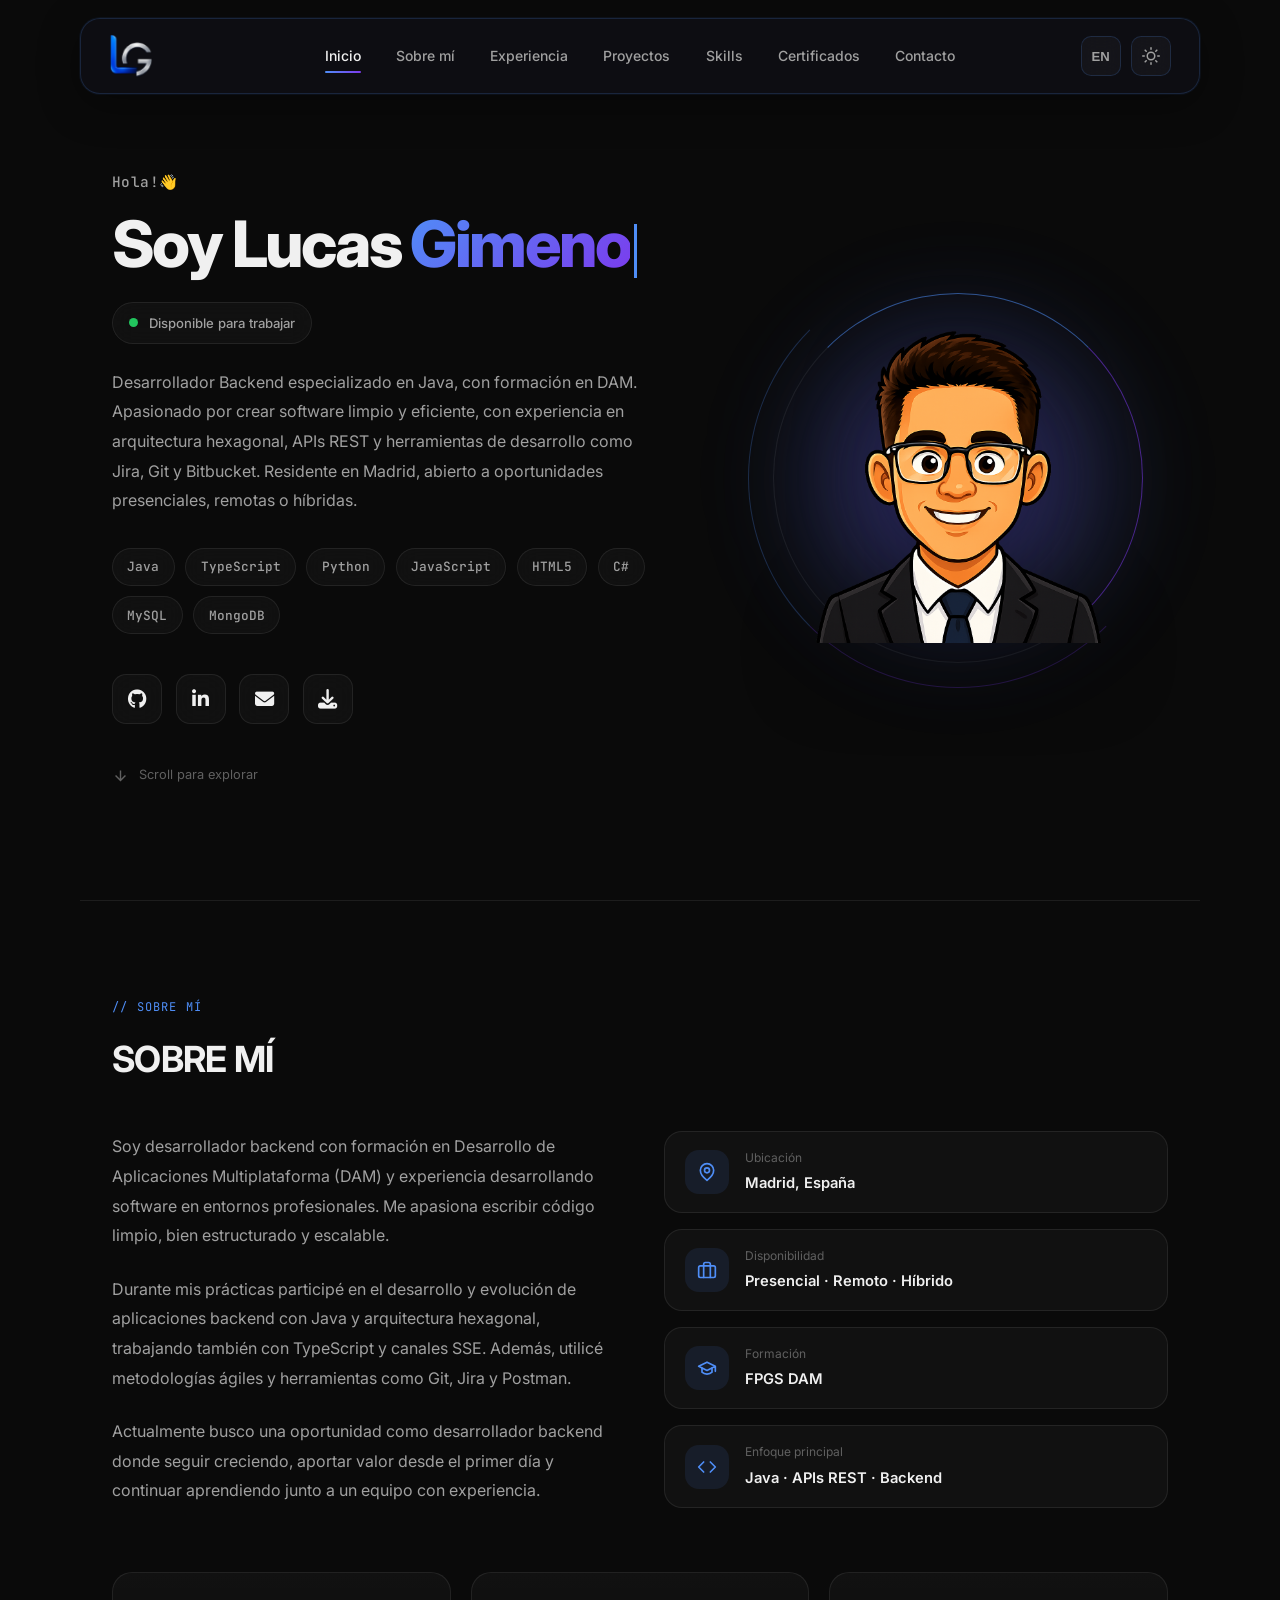
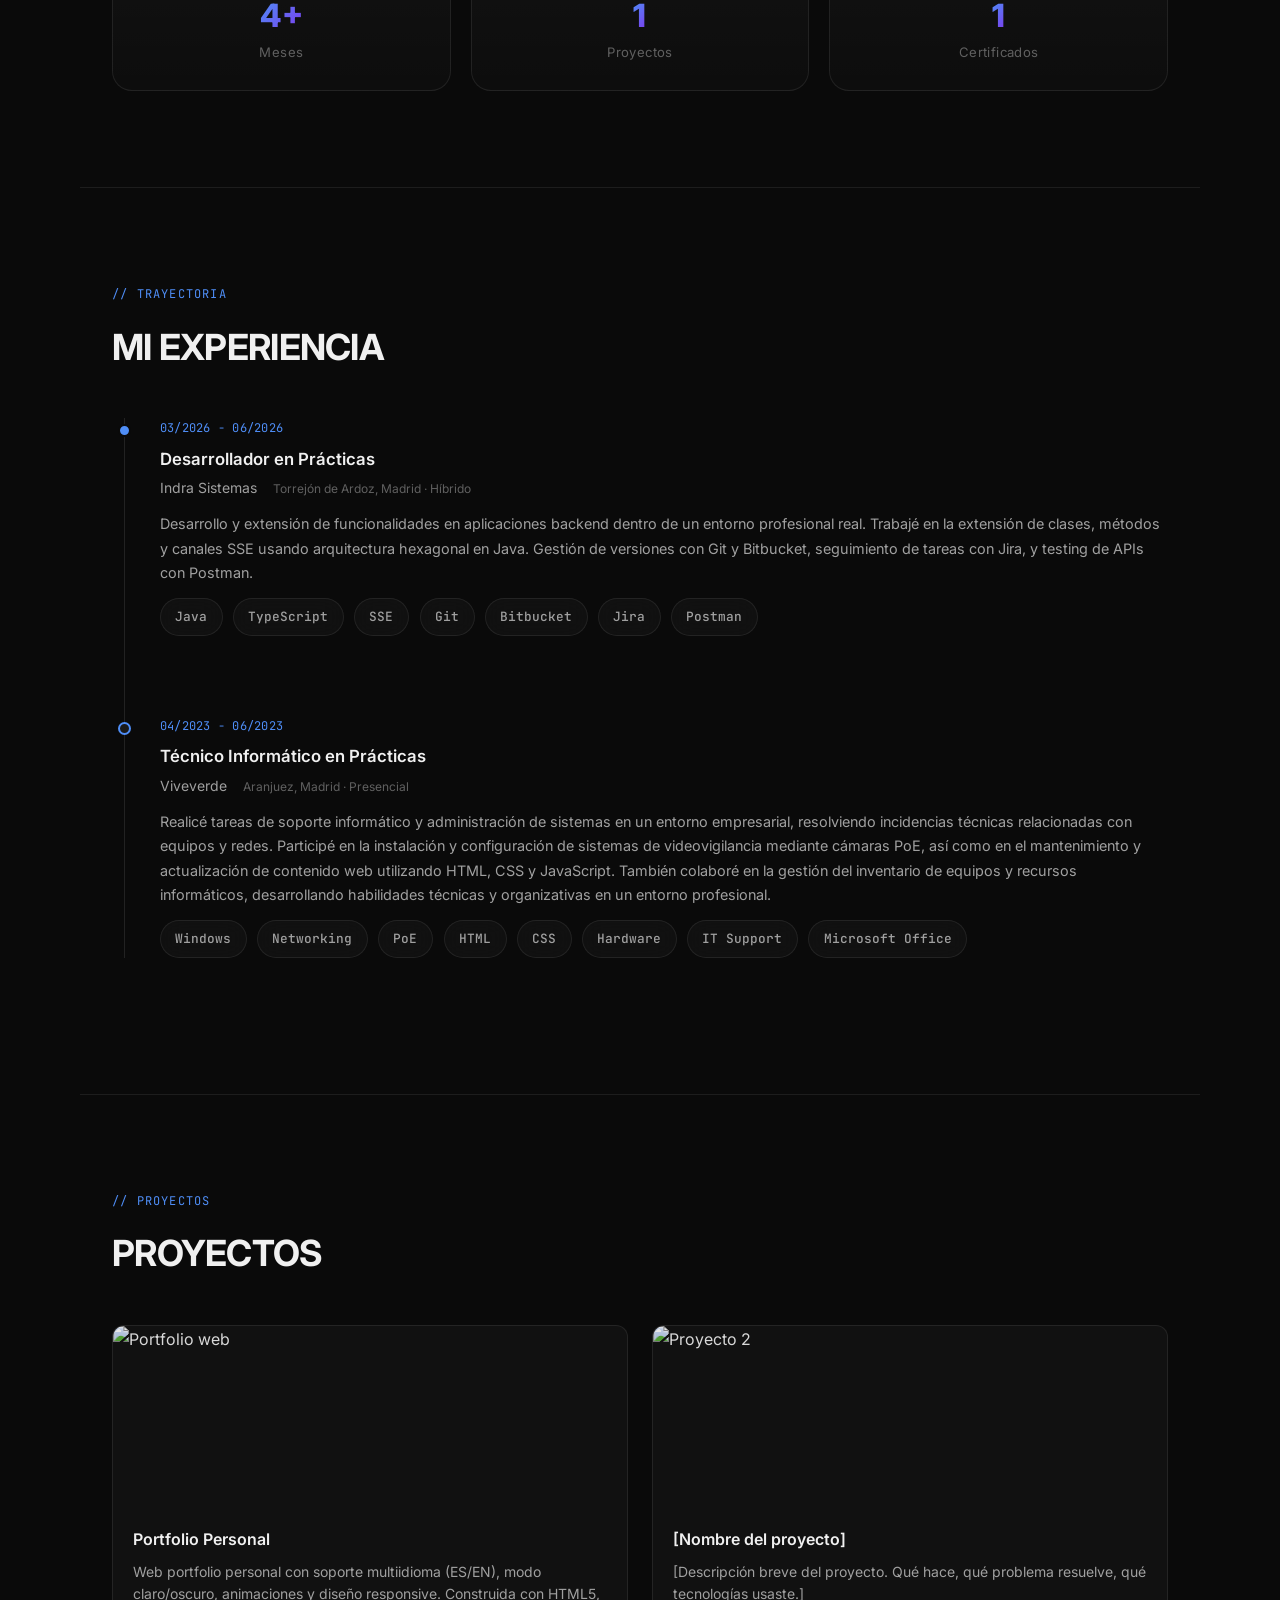
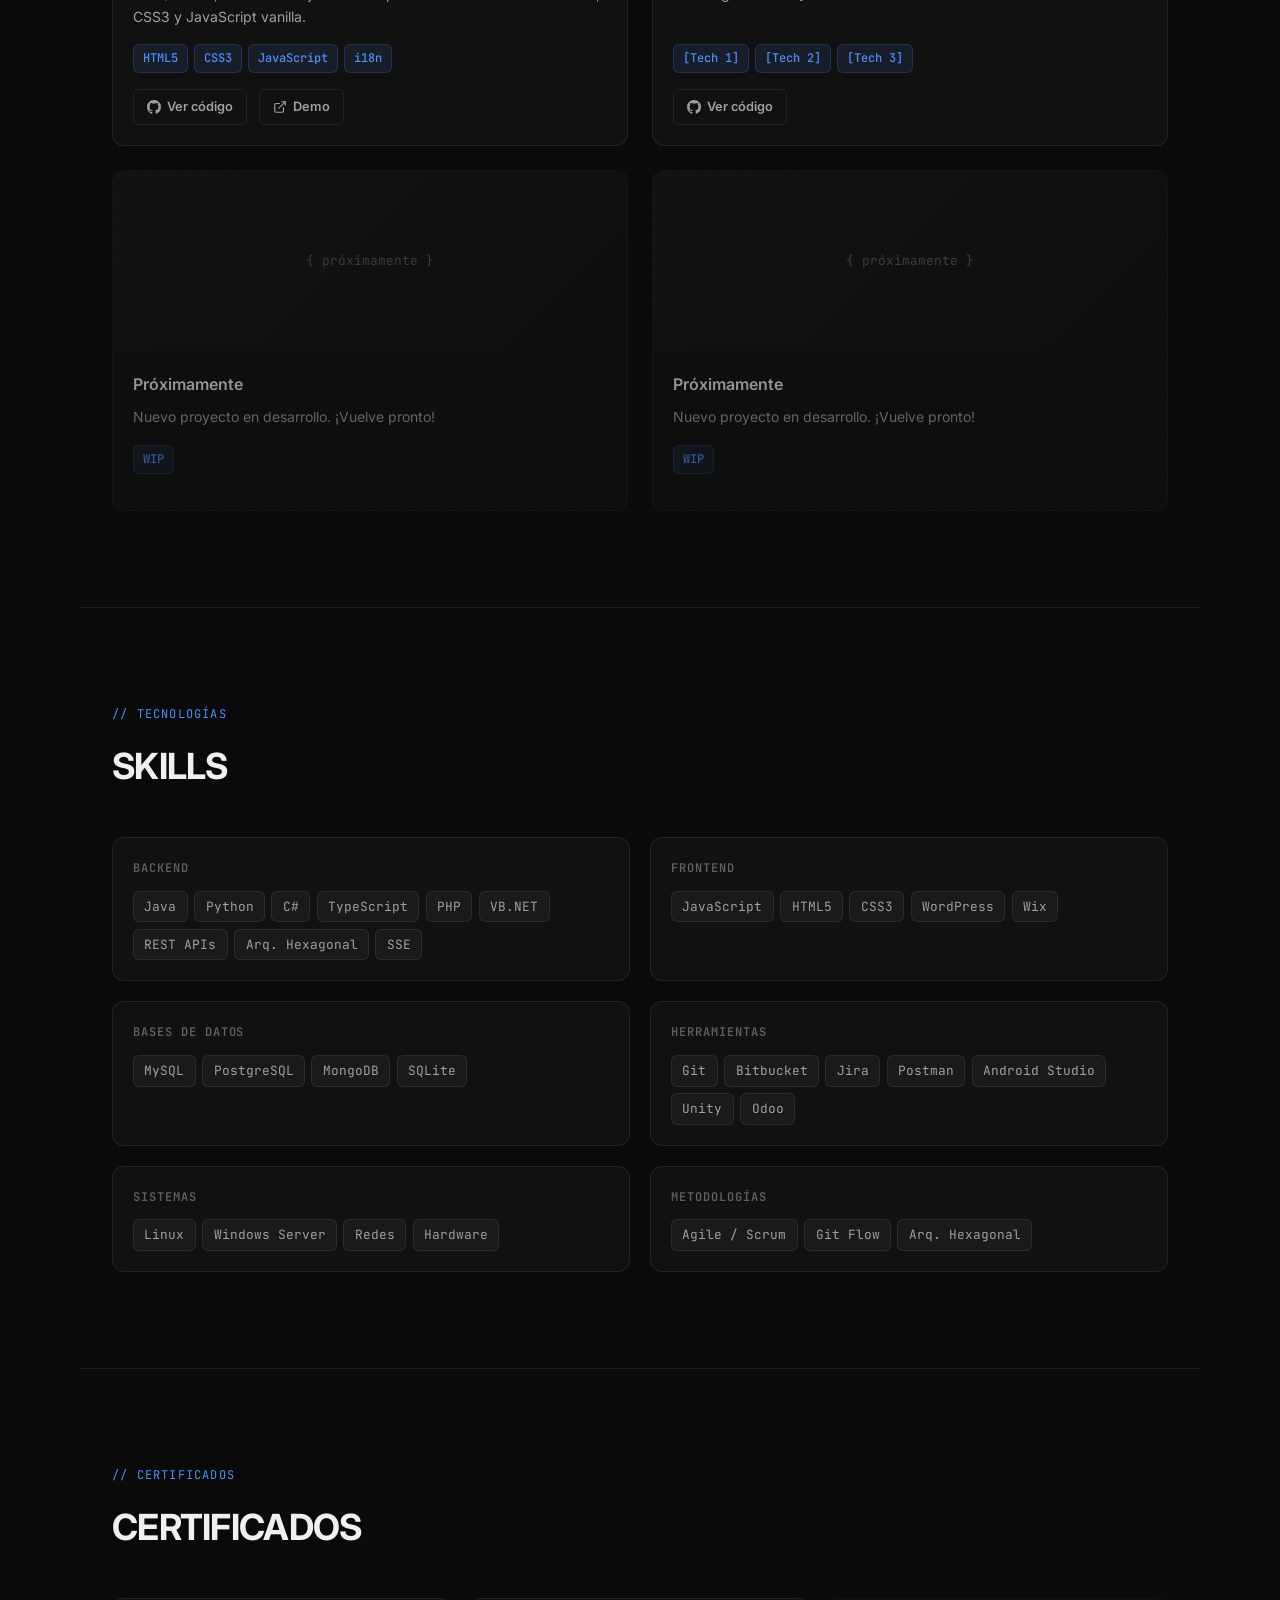
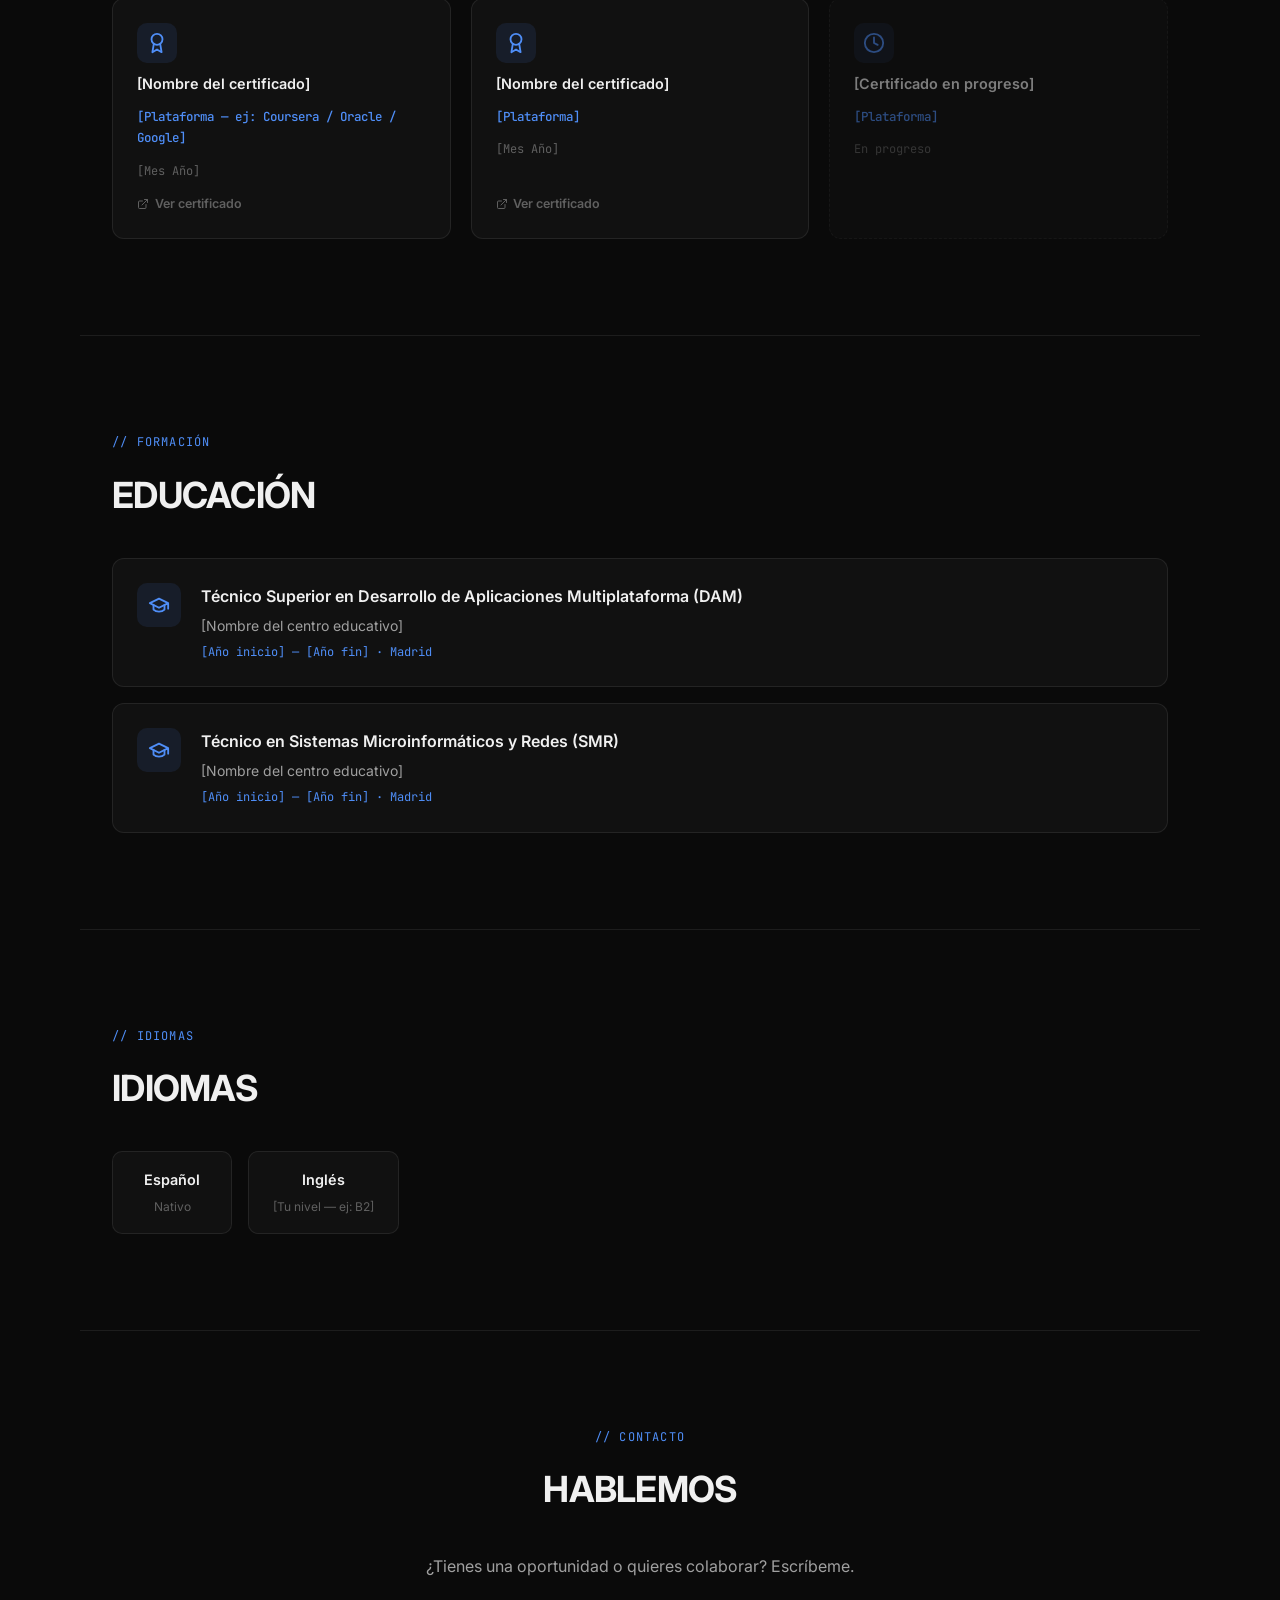
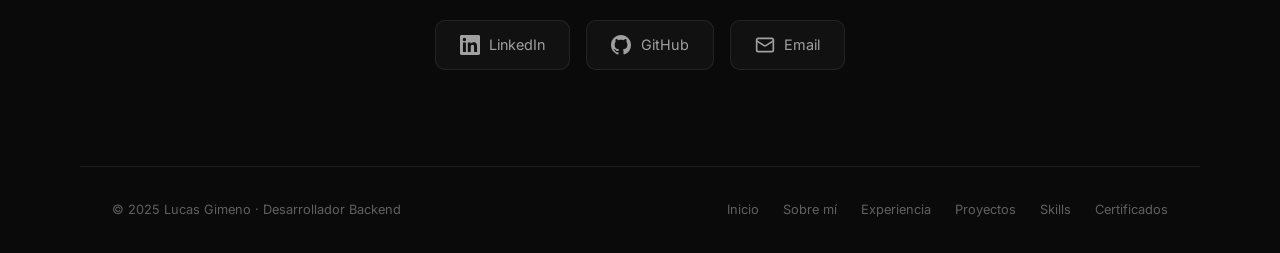
==== commit b44608a5: "refactor: visual changes to the "about me" and "my experience" sections (completed) add: comments ad" ====
--- a/index.html
+++ b/index.html
@@ -34,10 +34,7 @@
 
     <!-- Theme inline para evitar flash al cargar -->
     <script>
-        (function () {
-            const t = localStorage.getItem('theme') || 'dark';
-            document.documentElement.setAttribute('data-theme', t);
-        })();
+        document.documentElement.setAttribute('data-theme', 'dark');
     </script>
 </head>
 
@@ -81,7 +78,7 @@
     </nav>
 
     <!-- ES: Menú móvil a pantalla completa - se abre al pulsar el hamburger
-        EN: Full-screen mobile menu - opens on hamburger click -->
+         EN: Full-screen mobile menu - opens on hamburger click -->
     <div id="mobileMenu">
         <a href="#hero" data-i18n="nav.hero" onclick="">Inicio</a>
         <a href="#about" data-i18n="nav.about" onclick="">Sobre mí</a>
@@ -95,10 +92,12 @@
     <!-- ═════════════════ HERO ═════════════════ -->
     <section id="hero">
         <div class="hero-left">
-            <p class="hero-greeting" data-i18n="hero.saludo">Hola!👋</p>
+            <p class="hero-greeting" data-i18n="hero.greeting">Hola!👋</p>
 
             <h1 class="hero-name">
-                Soy Lucas <span class="accent" id="heroName" data-text="Gimeno">Gimeno</span><span class="cursor"></span>
+                <span data-i18n="hero.name">Soy</span>
+                Lucas
+                <span class="accent" id="heroName" data-text="Gimeno">Gimeno</span><span class="cursor"></span>
             </h1>
 
             <div class="hero-status">
@@ -107,20 +106,22 @@
             </div>
 
             <p class="hero-desc" data-i18n="hero.desc">
-                Desarrollador Backend con formación en DAM, apasionado por construir software limpio y eficiente.
-                Experiencia con arquitectura hexagonal, APIs REST y herramientas profesionales del sector.
-                Basado en Madrid, abierto a oportunidades presenciales, remotas o híbridas.
+                Desarrollador Backend especializado en Java, con formación en DAM.
+                Apasionado por crear software limpio y eficiente, con experiencia en
+                arquitectura hexagonal, APIs REST y herramientas de desarrollo como
+                Jira, Git y Bitbucket. Residente en Madrid, abierto a oportunidades
+                presenciales, remotas o híbridas.
             </p>
 
             <div class="hero-tags">
-                <span class="tag">Java</span>
-                <span class="tag">TypeScript</span>
-                <span class="tag">Python</span>
-                <span class="tag">JavaScript</span>
-                <span class="tag">HTML5</span>
-                <span class="tag">C#</span>
-                <span class="tag">MySQL</span>
-                <span class="tag">MongoDB</span>
+                <span class="hero-tag">Java</span>
+                <span class="hero-tag">TypeScript</span>
+                <span class="hero-tag">Python</span>
+                <span class="hero-tag">JavaScript</span>
+                <span class="hero-tag">HTML5</span>
+                <span class="hero-tag">C#</span>
+                <span class="hero-tag">MySQL</span>
+                <span class="hero-tag">MongoDB</span>
             </div>
 
             <div class="hero-links">
@@ -154,7 +155,7 @@
                     <i class="fa-solid fa-envelope"></i>
                 </a>
 
-                <!-- Descargar CV -->
+                <!-- CV -->
                 <a href="assets/CV/CV_Lucas_Gimeno.pdf" download class="hero-link"
                     data-tooltip="Descargar CV" data-tooltip-es="Descargar CV" data-tooltip-en="Download CV">
                     <i class="fa-solid fa-download"></i>
@@ -184,9 +185,7 @@
 
     <hr class="section-divider" />
 
-    <!-- ══════════════════════════════════════════
-        ABOUT
-    ══════════════════════════════════════════ -->
+    <!-- ═════════════════ ABOUT ME ═════════════════ -->
     <section id="about" class="fade-in">
         <p class="section-label" data-i18n="about.label">// sobre mí</p>
         <h2 class="section-title" data-i18n="about.title">SOBRE MÍ</h2>
@@ -194,22 +193,23 @@
         <div class="about-grid">
             <div class="about-text">
                 <p data-i18n="about.p1">
-                    Soy un desarrollador con formación en Desarrollo de Aplicaciones Multiplataforma (DAM),
-                    con experiencia práctica en entornos profesionales reales. Me apasiona escribir código limpio,
-                    bien estructurado y que escale.
+                    Soy desarrollador backend con formación en Desarrollo de Aplicaciones Multiplataforma (DAM)
+                    y experiencia desarrollando software en entornos profesionales. Me apasiona escribir
+                    código limpio, bien estructurado y escalable.
                 </p>
                 <p data-i18n="about.p2">
-                    Durante mis prácticas trabajé en el desarrollo y extensión de aplicaciones backend usando
-                    Java con arquitectura hexagonal, TypeScript y canales SSE, aplicando metodologías ágiles
-                    y herramientas del sector como Git, Jira y Postman.
+                    Durante mis prácticas participé en el desarrollo y evolución de aplicaciones backend en Java
+                    utilizando arquitectura hexagonal, trabajando también con TypeScript y canales SSE. Además,
+                    utilicé metodologías ágiles y herramientas como Git, Jira y Postman.
                 </p>
                 <p data-i18n="about.p3">
-                    Estoy buscando mi primera oportunidad profesional donde poder crecer, aportar desde el
-                    primer día y seguir aprendiendo de equipos con experiencia.
+                    Actualmente busco una oportunidad como desarrollador backend donde seguir creciendo, aportar
+                    valor desde el primer día y continuar aprendiendo junto a un equipo con experiencia.
                 </p>
             </div>
 
             <div class="about-info">
+                <!-- Location -->
                 <div class="info-card">
                     <div class="info-icon">
                         <svg xmlns="http://www.w3.org/2000/svg" viewBox="0 0 24 24" fill="none" stroke="currentColor"
@@ -219,11 +219,12 @@
                         </svg>
                     </div>
                     <div>
-                        <div class="info-label" data-i18n="about.ubicacion">Ubicación</div>
-                        <div class="info-value" data-i18n="about.ciudad">Madrid, España</div>
-                    </div>
-                </div>
-
+                        <div class="info-label" data-i18n="about.location">Ubicación</div>
+                        <div class="info-value" data-i18n="about.city">Madrid, España</div>
+                    </div>
+                </div>
+
+                <!-- Availability -->
                 <div class="info-card">
                     <div class="info-icon">
                         <svg xmlns="http://www.w3.org/2000/svg" viewBox="0 0 24 24" fill="none" stroke="currentColor"
@@ -233,11 +234,12 @@
                         </svg>
                     </div>
                     <div>
-                        <div class="info-label" data-i18n="about.disponibilidad">Disponibilidad</div>
-                        <div class="info-value" data-i18n="about.modos">Presencial · Remoto · Híbrido</div>
-                    </div>
-                </div>
-
+                        <div class="info-label" data-i18n="about.availability">Disponibilidad</div>
+                        <div class="info-value" data-i18n="about.modes">Presencial · Remoto · Híbrido</div>
+                    </div>
+                </div>
+
+                <!-- Education -->
                 <div class="info-card">
                     <div class="info-icon">
                         <svg xmlns="http://www.w3.org/2000/svg" viewBox="0 0 24 24" fill="none" stroke="currentColor"
@@ -247,11 +249,12 @@
                         </svg>
                     </div>
                     <div>
-                        <div class="info-label" data-i18n="about.formacion">Formación</div>
-                        <div class="info-value" data-i18n="about.titulo">FPGS DAM</div>
-                    </div>
-                </div>
-
+                        <div class="info-label" data-i18n="about.education">Formación</div>
+                        <div class="info-value" data-i18n="about.degree">FPGS DAM</div>
+                    </div>
+                </div>
+
+                <!-- Main Focus -->
                 <div class="info-card">
                     <div class="info-icon">
                         <svg xmlns="http://www.w3.org/2000/svg" viewBox="0 0 24 24" fill="none" stroke="currentColor"
@@ -261,32 +264,49 @@
                         </svg>
                     </div>
                     <div>
-                        <div class="info-label" data-i18n="about.enfoque">Enfoque principal</div>
+                        <div class="info-label" data-i18n="about.focus">Enfoque principal</div>
                         <div class="info-value" data-i18n="about.stack">Backend · APIs REST · Java</div>
                     </div>
                 </div>
             </div>
         </div>
+
+        <!-- Estadísticas -->
+        <div class="about-stats">
+            <div class="stat-item">
+                <span class="stat-number">4+</span>
+                <span class="stat-label" data-i18n="about.month">Meses</span>
+            </div>
+
+            <div class="stat-item">
+                <span class="stat-number">1</span>
+                <span class="stat-label" data-i18n="about.project">Proyectos</span>
+            </div>
+
+            <div class="stat-item">
+                <span class="stat-number">1</span>
+                <span class="stat-label" data-i18n="about.certificate">Certificados</span>
+            </div>
+        </div>
     </section>
 
     <hr class="section-divider" />
 
-    <!-- ══════════════════════════════════════════
-       EXPERIENCIA / TIMELINE
-  ══════════════════════════════════════════ -->
+    <!-- ═════════════════ TIMELINE ═════════════════ -->
     <section id="experience" class="fade-in">
         <p class="section-label" data-i18n="exp.label">// trayectoria</p>
         <h2 class="section-title" data-i18n="exp.title">MI EXPERIENCIA</h2>
 
         <div class="timeline">
+            <!-- Timeline 1 -->
             <div class="timeline-item">
                 <div class="timeline-dot"></div>
-                <div class="timeline-date">[Mes/Año inicio] — [Mes/Año fin]</div>
-                <div class="timeline-role" data-i18n="exp.role">Desarrollador en Prácticas</div>
+                <div class="timeline-date">03/2026 - 06/2026</div>
+                <div class="timeline-role" data-i18n="exp2.role">Desarrollador en Prácticas</div>
                 <div class="timeline-company">
-                    [Nombre de la empresa] <span data-i18n="exp.lugar">Madrid · Presencial</span>
-                </div>
-                <div class="timeline-desc" data-i18n="exp.desc">
+                    Indra Sistemas <span data-i18n="exp2.place">Torrejón de Ardoz, Madrid · Híbrido</span>
+                </div>
+                <div class="timeline-desc" data-i18n="exp2.desc">
                     Desarrollo y extensión de funcionalidades en aplicaciones backend dentro de un entorno
                     profesional real. Trabajé en la extensión de clases, métodos y canales SSE usando
                     arquitectura hexagonal en Java. Gestión de versiones con Git y Bitbucket, seguimiento
@@ -295,8 +315,6 @@
                 <div class="timeline-tags">
                     <span class="timeline-tag">Java</span>
                     <span class="timeline-tag">TypeScript</span>
-                    <span class="timeline-tag">HTML</span>
-                    <span class="timeline-tag">Arq. Hexagonal</span>
                     <span class="timeline-tag">SSE</span>
                     <span class="timeline-tag">Git</span>
                     <span class="timeline-tag">Bitbucket</span>
@@ -305,23 +323,30 @@
                 </div>
             </div>
 
+            <!-- Timeline 2 -->
             <div class="timeline-item">
                 <div class="timeline-dot" style="background: var(--bg3); border-color: var(--accent);"></div>
-                <div class="timeline-date">[Año inicio] — [Año fin]</div>
-                <div class="timeline-role" data-i18n="exp.edu.role">FPGS — Desarrollo de Aplicaciones Multiplataforma</div>
-                <div class="timeline-company">[Nombre del centro] <span>Madrid</span></div>
-                <div class="timeline-desc" data-i18n="exp.edu.desc">
-                    Formación en desarrollo de software multiplataforma: backend, frontend, bases de datos,
-                    sistemas y redes. Prácticas profesionales incluidas.
+                <div class="timeline-date">04/2023 - 06/2023</div>
+                <div class="timeline-role" data-i18n="exp1.role">Técnico Informático en Prácticas</div>
+                <div class="timeline-company">
+                    Viveverde <span data-i18n="exp1.place">Aranjuez, Madrid · Presencial</span>
+                </div>
+                <div class="timeline-desc" data-i18n="exp1.desc">
+                    Realicé tareas de soporte informático y administración de sistemas en un entorno empresarial,
+                    resolviendo incidencias técnicas relacionadas con equipos y redes. Participé en la instalación
+                    y configuración de sistemas de videovigilancia mediante cámaras PoE, así como en el mantenimiento
+                    y actualización de contenido web utilizando HTML y CSS. También colaboré en la gestión del
+                    inventario de equipos y recursos informáticos mediante herramientas ofimáticas.
                 </div>
                 <div class="timeline-tags">
-                    <span class="timeline-tag">Java</span>
-                    <span class="timeline-tag">Python</span>
-                    <span class="timeline-tag">C#</span>
-                    <span class="timeline-tag">MySQL</span>
-                    <span class="timeline-tag">MongoDB</span>
-                    <span class="timeline-tag">Android Studio</span>
-                    <span class="timeline-tag">Unity</span>
+                    <span class="timeline-tag">Windows</span>
+                    <span class="timeline-tag">Networking</span>
+                    <span class="timeline-tag">PoE</span>
+                    <span class="timeline-tag">HTML</span>
+                    <span class="timeline-tag">CSS</span>
+                    <span class="timeline-tag">Hardware</span>
+                    <span class="timeline-tag">IT Support</span>
+                    <span class="timeline-tag">Microsoft Office</span>
                 </div>
             </div>
         </div>
@@ -329,15 +354,12 @@
 
     <hr class="section-divider" />
 
-    <!-- ══════════════════════════════════════════
-       PROYECTOS
-  ══════════════════════════════════════════ -->
+    <!-- ═════════════════ PROYECTOS ═════════════════ -->
     <section id="projects" class="fade-in">
         <p class="section-label" data-i18n="projects.label">// proyectos</p>
         <h2 class="section-title" data-i18n="projects.title">PROYECTOS</h2>
 
         <div class="projects-grid">
-
             <!-- Proyecto 1 — Portfolio web -->
             <div class="project-card">
                 <img src="assets/images/projects/project1.png" alt="Portfolio web" class="project-img">
@@ -677,12 +699,9 @@
     <script src="data/content-en.js"></script>
     <script src="scripts/theme.js"></script>
     <script src="scripts/animations.js"></script>
-    <script src="scripts/scroll.js"></script>
     <script src="scripts/navbar.js"></script>
     <script src="scripts/typing.js"></script>
-    <script src="scripts/cursor.js"></script>
     <script src="scripts/language.js"></script>
-    <script src="scripts/main.js"></script>
 
 </body>
 
--- a/styles/variables.css
+++ b/styles/variables.css
@@ -1,5 +1,18 @@
+/* ==========================================================
+    VARIABLES - styles/variables.css
+    ES: Variables globales (custom properties) del proyecto.
+        Aqui se define toda la paleta de colores, tipografias,
+        espaciados y transiciones para no repetirlas por todo
+        el CSS. Cambiar un valor aqui lo cambia en toda la web.
+    EN: Global custom properties for the whole project.
+        Colors, typography, spacing and transitions live here
+        so they aren't repeated across the CSS. Changing a
+        value here updates it across the entire site.
+   ========================================================== */
+    
 :root {
-    /* Colores dark mode (por defecto) */
+    /* ES: Colores del modo oscuro (tema por defecto).
+       EN: Dark mode colors (default theme). */
     --bg: #0a0a0a;
     --bg2: #111111;
     --bg3: #1a1a1a;
@@ -16,32 +29,43 @@
     --card-bg: #111111;
     --timeline-line: rgba(255, 255, 255, 0.1);
 
-    /* Tipografía */
+    /* ES: Tipografia - fuente principal y monoespaciada.
+       EN: Typography - main and monospace fonts. */
     --font-main: 'Inter', sans-serif;
     --font-mono: 'JetBrains Mono', monospace;
 
-    /* Espaciado */
+    /* ES: Espaciado general de las secciones.
+       EN: General section spacing. */
     --section-padding: 6rem 2rem;
     --max-width: 1120px;
 
-    /* Radios */
+    /* ES: Radios de borde reutilizables.
+       EN: Reusable border radii. */
     --radius-sm: 6px;
     --radius-md: 10px;
     --radius-lg: 12px;
 
-    /* Transiciones */
+    /* ES: Duraciones de transicion estandar.
+       EN: Standard transition durations. */
     --transition: 0.2s ease;
     --transition-slow: 0.3s ease;
 
-    /* Premium */
+    /* ES: Variables "premium" - efecto cristal (glass) y sombras.
+       EN: "Premium" variables - glass effect and shadows. */
     --glass-bg: rgba(255,255,255,0.03);
     --glass-border: rgba(255,255,255,0.06);
     --nav-shadow: 0 10px 40px rgba(0,0,0,0.35), 0 0 0 1px rgba(79,142,247,0.08);
     --hover-glow: 0 0 0 4px rgba(79,142,247,0.05);
 }
 
+/* ES: Sobrescritura de variables para el modo claro.
+       Se activa poniendo data-theme="light" en el <html>
+       (lo gestiona scripts/theme.js).
+   EN: Variable overrides for light mode.
+       Activated by setting data-theme="light" on <html>
+       (managed by scripts/theme.js). */
 [data-theme="light"] {
-    --bg: #f5f6fa;
+    --bg: #F8F8FF;
     --bg2: #eef0f5;
     --bg3: #e4e7ef;
     --border: rgba(0, 0, 0, 0.08);
@@ -60,4 +84,4 @@
     --glass-border: rgba(0,0,0,0.08);
     --nav-shadow: 0 8px 32px rgba(0,0,0,0.10), 0 0 0 1px rgba(37,99,235,0.12);
     --hover-glow: 0 0 0 4px rgba(37,99,235,0.04);
-}
+}
--- a/styles/globals.css
+++ b/styles/globals.css
@@ -1,13 +1,34 @@
+/* ==========================================================
+    GLOBALS - styles/globals.css
+    ES: Reset basico y estilos generales compartidos por toda
+        la pagina. Todo lo que no es especifico de una seccion
+        concreta vive aqui.
+    EN: Basic reset and general styles shared across the whole
+        page. Anything that isn't specific to one section lives here.
+   ========================================================== */
+    
+/* ES: Reset universal - quitamos margenes/padding por defecto
+       y usamos box-sizing: border-box en todo.
+   EN: Universal reset - remove default margin/padding and
+       use box-sizing: border-box everywhere. */
 * {
     margin: 0;
     padding: 0;
     box-sizing: border-box;
 }
 
+/* ES: Scroll suave al navegar con anclas.
+   EN: Smooth scroll when navigating to anchors. */
 html {
     scroll-behavior: smooth;
 }
 
+/* ES: Estilos base del body - fuente, color de fondo/texto
+       segun el tema activo, y transicion suave al cambiar
+       entre modo claro/oscuro.
+   EN: Base body styles - font, background/text color based
+       on the active theme, and a smooth transition when
+       switching between light/dark mode. */
 body {
     font-family: var(--font-main);
     background: var(--bg);
@@ -17,12 +38,18 @@
     overflow-x: hidden;
 }
 
+/* ES: Contenedor comun de cada <section> - ancho maximo
+       centrado y padding uniforme.
+   EN: Common container for every <section> - centered max
+       width and uniform padding. */
 section {
     padding: var(--section-padding);
     max-width: var(--max-width);
     margin: 0 auto;
 }
 
+/* ES: Linea divisoria entre secciones.
+   EN: Divider line between sections. */
 .section-divider {
     border: none;
     border-top: 1px solid var(--border);
@@ -30,6 +57,8 @@
     margin: 0 auto;
 }
 
+/* ES: Etiqueta pequeña tipo "// sobre mi" encima de cada titulo.
+   EN: Small label like "// about me" above each section title. */
 .section-label {
     font-family: var(--font-mono);
     font-size: 0.75rem;
@@ -39,6 +68,8 @@
     margin-bottom: 0.75rem;
 }
 
+/* ES: Titulo grande de cada seccion.
+   EN: Big heading for each section. */
 .section-title {
     font-size: clamp(1.75rem, 4vw, 2.25rem);
     font-weight: 700;
@@ -47,7 +78,8 @@
     color: var(--text);
 }
 
-/* Tags globales */
+/* ES: Tags globales.
+   EN: Global tags. */
 .tag {
     background: var(--tag-bg);
     color: var(--tag-color);
@@ -59,29 +91,14 @@
     font-weight: 500;
 }
 
+/* ES: Ajuste del borde del tag en modo claro.
+   EN: Tag border tweak for light mode. */
 [data-theme="light"] .tag {
     border-color: rgba(37, 99, 235, 0.15);
 }
 
-/* Botón de contacto */
-.btn-contact {
-    background: var(--accent);
-    color: #fff;
-    border: none;
-    border-radius: var(--radius-sm);
-    padding: 0.5rem 1.1rem;
-    font-size: 0.875rem;
-    font-weight: 500;
-    cursor: pointer;
-    text-decoration: none;
-    transition: opacity var(--transition);
-}
-
-.btn-contact:hover {
-    opacity: 0.85;
-}
-
-/* Footer */
+/* ES: Footer - pie de pagina con copyright y enlaces.
+   EN: Footer - page footer with copyright and links. */
 footer {
     border-top: 1px solid var(--border);
     padding: 2rem;
@@ -95,18 +112,15 @@
     flex-wrap: wrap;
     gap: 1rem;
 }
-
 .footer-links {
     display: flex;
     gap: 1.5rem;
 }
-
 .footer-links a {
     color: var(--text3);
     text-decoration: none;
     transition: color var(--transition);
 }
-
 .footer-links a:hover {
     color: var(--text2);
 }
--- a/styles/animations.css
+++ b/styles/animations.css
@@ -1,37 +1,33 @@
-/* Fade in al hacer scroll */
+/* ==========================================================
+    ANIMATIONS - styles/animations.css
+    ES: Animaciones genericas reutilizables en varias partes
+        de la pagina.
+    EN: Generic animations reused across several parts of the
+        page.
+   ========================================================== */
+    
+/* ES: Fade-in al hacer scroll.
+   EN: Fade-in on scroll. */
 .fade-in {
     opacity: 0;
     transform: translateY(20px);
     transition: opacity 0.6s ease, transform 0.6s ease;
 }
-
 .fade-in.visible {
     opacity: 1;
     transform: translateY(0);
 }
 
-/* Scroll hint bounce */
+/* ES: Rebote suave del indicador de "scroll para explorar".
+   EN: Gentle bounce for the "scroll to explore" hint. */
 @keyframes bounce {
-
-    0%,
-    100% {
-        transform: translateY(0);
-    }
-
-    50% {
-        transform: translateY(4px);
-    }
+    0%, 100% { transform: translateY(0); }
+    50% { transform: translateY(4px); }
 }
 
-/* Cursor parpadeante */
+/* ES: Cursor parpadeante (efecto maquina de escribir).
+   EN: Blinking cursor (typewriter effect). */
 @keyframes blink {
-
-    0%,
-    100% {
-        opacity: 1;
-    }
-
-    50% {
-        opacity: 0;
-    }
+    0%, 100% { opacity: 1; }
+    50% { opacity: 0; }
 }
--- a/styles/navbar.css
+++ b/styles/navbar.css
@@ -1,12 +1,11 @@
 /* ==========================================================
     NAVBAR - styles/navbar.css
-    ES: Estilos de la barra de navegación flotante superior
-    EN: Styles for the top floating navigation bar
-========================================================== */
-/* ----------------------------------------------------------
-    ES: Contenedor principal del nav
-    EN: Main navigation container
----------------------------------------------------------- */
+    ES: Estilos de la barra de navegación flotante superior.
+    EN: Styles for the top floating navigation bar.
+   ========================================================== */
+    
+/* ES: Contenedor principal del nav.
+    EN: Main navigation container. */
 nav {
     position: fixed;
     top: 18px;
@@ -28,9 +27,7 @@
     transition: all .35s ease;
 }
 
-/* ----------------------------------------------------------
-    ES/EN: Logo
----------------------------------------------------------- */
+/* ES/EN: Logo. */
 .nav-logo{
     display:flex;
     align-items:center;
@@ -42,9 +39,7 @@
     object-fit:contain;
 }
 
-/* ----------------------------------------------------------
-    ES/EN: Nav Links
----------------------------------------------------------- */
+/* ES/EN: Nav Links. */
 .nav-links{
     position:absolute;
     left:50%;
@@ -92,10 +87,8 @@
     width:calc(100% - 1.3rem);
 }
 
-/* ----------------------------------------------------------
-    ES: Botones derecha (idioma, tema y hamburger)
-    EN: Right side buttons (language, theme and hamburger)
----------------------------------------------------------- */
+/* ES: Botones derecha (idioma, tema y hamburger).
+   EN: Right side buttons (language, theme and hamburger). */
 .nav-right{
     display:flex;
     align-items:center;
@@ -151,20 +144,16 @@
     box-shadow: 0 6px 18px rgba(79,142,247,.12), var(--hover-glow);
 }
 
-/* ----------------------------------------------------------
-    ES: Botón idioma activo
-    EN: Active language button
----------------------------------------------------------- */
+/* ES: Botón idioma activo.
+   EN: Active language button. */
 #langToggle.active{
     color:var(--accent);
     border-color:rgba(79,142,247,.35);
     background: linear-gradient(135deg, rgba(79,142,247,.12), rgba(124,58,237,.10));
 }
 
-/* ----------------------------------------------------------
-    ES: Animación iconos
-    EN: Icon animations
----------------------------------------------------------- */
+/* ES: Animación iconos.
+   EN: Icon animations. */
 .theme-btn svg,
 #hamburger svg{
     transition: transform .3s ease, opacity .25s ease;
@@ -176,10 +165,8 @@
     transform:rotate(90deg);
 }
 
-/* ----------------------------------------------------------
-    ES: Menú móvil (links)
-    EN: Mobile menu (links)
----------------------------------------------------------- */
+/* ES: Menú móvil (links).
+   EN: Mobile menu (links). */
 #mobileMenu{
     position:fixed;
     inset:0;
@@ -215,9 +202,7 @@
     transform:translateY(-2px);
 }
 
-/* ----------------------------------------------------------
-    ES/EN: Responsive
----------------------------------------------------------- */
+/* ES/EN: Responsive. */
 @media (max-width:900px){
     #hamburger{
         display:flex;
--- a/styles/hero.css
+++ b/styles/hero.css
@@ -1,14 +1,13 @@
 /* ==========================================================
     HERO - styles/hero.css
-    ES: Estilos de la sección principal (hero) del portfolio
-    EN: Styles for the main hero section of the portfolio
-========================================================== */
-/* ----------------------------------------------------------
-    ES: Contenedor principal del hero - grid de 2 columnas:
-        izquierda (texto) y derecha (imagen)
-    EN: Main hero container - 2-column grid:
-        left (text) and right (image)
----------------------------------------------------------- */
+    ES: Estilos de la seccion principal (hero) del portfolio.
+    EN: Styles for the main hero section of the portfolio.
+   ========================================================== */
+    
+/* ES: Contenedor principal del hero - grid de 2 columnas:
+        izquierda (texto) y derecha (imagen).
+   EN: Main hero container - 2-column grid:
+        left (text) and right (image). */
 #hero {
     min-height: 100vh;
     max-width: var(--max-width);
@@ -20,11 +19,8 @@
     gap: 4rem;
 }
 
-/* ==========================================================
-    LEFT COLUMN
-    ES: Columna izquierda - todo el contenido textual
-    EN: Left column - all textual content
-========================================================== */
+/* ES: Columna izquierda - todo el contenido textual.
+   EN: Left column - all textual content. */
 .hero-left {
     display: flex;
     flex-direction: column;
@@ -32,10 +28,8 @@
     gap: 0;
 }
 
-/* ----------------------------------------------------------
-    ES: Saludo pequeño encima del nombre ("Hola a todos 👋")
-    EN: Small greeting above the name ("Hi there 👋")
----------------------------------------------------------- */
+/* ES: Saludo pequeno encima del nombre ("Hola a todos").
+   EN: Small greeting above the name ("Hi there"). */
 .hero-greeting {
     display: inline-flex;
     align-items: center;
@@ -48,26 +42,22 @@
     letter-spacing: .03em;
 }
 
-/* ----------------------------------------------------------
-    ES: Nombre principal - "Soy Lucas Gimeno"
-        white-space: nowrap garantiza que no rompa en 2 líneas
-    EN: Main name heading - "I'm Lucas Gimeno"
-        white-space: nowrap ensures it stays on one line
----------------------------------------------------------- */
+/* ES: Nombre principal - "Soy Lucas Gimeno"
+       white-space: nowrap garantiza que no rompa en 2 lineas.
+   EN: Main name heading - "I'm Lucas Gimeno"
+       white-space: nowrap ensures it stays on one line. */
 .hero-name {
     font-size: clamp(2.5rem, 5vw, 4.2rem);
     font-weight: 800;
     line-height: 1.05;
     letter-spacing: -.04em;
     color: var(--text);
-    white-space: nowrap; /* ES: nombre siempre en una línea / EN: name always on one line */
+    white-space: nowrap; /* ES: nombre siempre en una linea. / EN: name always on one line. */
     margin-bottom: 1.5rem;
 }
 
-/* ----------------------------------------------------------
-    ES: Apellido en degradado acento (azul → morado)
-    EN: Last name in accent gradient (blue → purple)
----------------------------------------------------------- */
+/* ES: Apellido en degradado acento (azul -> morado).
+   EN: Last name in accent gradient (blue -> purple). */
 .hero-name .accent {
     background: linear-gradient(135deg, var(--accent), var(--accent2));
     -webkit-background-clip: text;
@@ -75,10 +65,8 @@
     background-clip: text;
 }
 
-/* ----------------------------------------------------------
-    ES: Pastilla de estado "Disponible para trabajar"
-    EN: Status pill "Available for work"
----------------------------------------------------------- */
+/* ES: Pastilla de estado "Disponible para trabajar".
+   EN: Status pill "Available for work". */
 .hero-status {
     display: inline-flex;
     align-items: center;
@@ -95,7 +83,8 @@
     color: var(--text2);
 }
 
-/* ES: Punto verde animado que pulsa / EN: Animated pulsing green dot */
+/* ES: Punto verde animado que pulsa.
+   EN: Animated pulsing green dot. */
 .status-dot {
     width: 9px;
     height: 9px;
@@ -106,10 +95,8 @@
     flex-shrink: 0;
 }
 
-/* ----------------------------------------------------------
-    ES: Descripción breve debajo del nombre
-    EN: Short description below the name
----------------------------------------------------------- */
+/* ES: Descripcion breve debajo del nombre.
+   EN: Short description below the name. */
 .hero-desc {
     font-size: 1rem;
     line-height: 1.85;
@@ -118,17 +105,15 @@
     max-width: 540px;
 }
 
-/* ----------------------------------------------------------
-    ES: Tags de tecnologías (Java, Python, etc.)
-    EN: Technology tags (Java, Python, etc.)
----------------------------------------------------------- */
+/* ES: Tags de tecnologias (Java, Python, etc.).
+   EN: Technology tags (Java, Python, etc.). */
 .hero-tags {
     display: flex;
     flex-wrap: wrap;
     gap: .65rem;
     margin-bottom: 2.5rem;
 }
-.tag {
+.hero-tag {
     display: inline-flex;
     align-items: center;
     padding: .45rem .9rem;
@@ -142,7 +127,7 @@
     font-family: var(--font-mono);
     transition: transform .3s ease, border-color .3s ease, background .3s ease, color .3s ease, box-shadow .3s ease;
 }
-.tag:hover {
+.hero-tag:hover {
     transform: translateY(-3px);
     color: var(--text);
     border-color: rgba(79, 142, 247, .35);
@@ -150,10 +135,8 @@
     box-shadow: 0 8px 18px rgba(79, 142, 247, .08);
 }
 
-/* ----------------------------------------------------------
-    ES: Iconos de redes sociales
-    EN: Social media icons
----------------------------------------------------------- */
+/* ES: Iconos de redes sociales.
+   EN: Social media icons. */
 .hero-links {
     display: flex;
     gap: .85rem;
@@ -188,10 +171,8 @@
     transform: scale(1.12);
 }
 
-/* ----------------------------------------------------------
-    ES: Tooltips al hover sobre los iconos
-    EN: Tooltips on hover over icons
----------------------------------------------------------- */
+/* ES: Tooltips al hover sobre los iconos.
+   EN: Tooltips on hover over icons. */
 .hero-link::before {
     content: attr(data-tooltip);
     position: absolute;
@@ -214,10 +195,8 @@
     transform: translateX(-50%) translateY(0);
 }
 
-/* ==========================================================
-    ES: Columna derecha - imagen / avatar del perfil
-    EN: Right column - profile image / avatar
-========================================================== */
+/* ES: Columna derecha - imagen / avatar del perfil.
+   EN: Right column - profile image / avatar. */
 .hero-right {
     display: flex;
     justify-content: center;
@@ -232,7 +211,8 @@
     align-items:center;
 }
 
-/* ES: La imagen en sí con animación de flotar / EN: The image itself with float animation */
+/* ES: La imagen en si con animacion de flotar.
+   EN: The image itself with float animation. */
 .hero-img{
     position: relative;
     width: 330px;
@@ -243,6 +223,9 @@
     backface-visibility:hidden;
     transform-style:preserve-3d;
 }
+
+/* ES: Circulos de luz difuminados detras del avatar.
+   EN: Blurred glow circles behind the avatar. */
 .hero-circle{
     position:absolute;
     border-radius:50%;
@@ -267,6 +250,9 @@
         transparent 80%);
     animation-delay:2.5s;
 }
+
+/* ES: Anillos decorativos girando alrededor del avatar.
+   EN: Decorative rings rotating around the avatar. */
 .hero-ring{
     position:absolute;
     width:370px;
@@ -287,10 +273,8 @@
     animation:rotateRingReverse 35s linear infinite;
 }
 
-/* ----------------------------------------------------------
-    ES: Indicador de scroll hacia abajo
-    EN: Scroll-down indicator
----------------------------------------------------------- */
+/* ES: Indicador de scroll hacia abajo.
+   EN: Scroll-down indicator. */
 .scroll-hint {
     display: flex;
     align-items: center;
@@ -305,10 +289,8 @@
     height: 17px;
 }
 
-/* ----------------------------------------------------------
-    ES: Cursor parpadeante al final del nombre
-    EN: Blinking cursor at the end of the name
----------------------------------------------------------- */
+/* ES: Cursor parpadeante al final del nombre.
+   EN: Blinking cursor at the end of the name. */
 .cursor {
     display: inline-block;
     width: 3px;
@@ -319,15 +301,15 @@
     animation: blink 1s infinite;
 }
 
-/* ==========================================================
-    ES: Animaciones del hero
-    EN: Hero animations
-========================================================== */
-/* ES: Avatar flotando suavemente / EN: Avatar gently floating */
+/* ES: Avatar flotando suavemente.
+   EN: Avatar gently floating. */
 @keyframes floatAvatar{
     from{ transform: translateY(0); }
     to{ transform: translateY(-14px); }
 }
+
+/* ES: Latido de opacidad/escala de los circulos de glow (ver .hero-circle arriba).
+   EN: Opacity/scale pulse for the glow circles (see .hero-circle above). */
 @keyframes breathe{
     0%{ transform: scale(1); opacity:.18; }
     50%{ transform: scale(1.08); opacity:.35; }
@@ -342,7 +324,8 @@
     to{ transform: rotate(0deg); }
 }
 
-/* ES: Punto de estado pulsando / EN: Status dot pulsing */
+/* ES: Punto de estado pulsando.
+   EN: Status dot pulsing. */
 @keyframes pulseStatus {
     0%   { box-shadow: 0 0 0 0 rgba(34, 197, 94, .45); }
     70%  { box-shadow: 0 0 0 10px rgba(34, 197, 94, 0); }
--- a/styles/about.css
+++ b/styles/about.css
@@ -1,61 +1,144 @@
-.about-grid {
-    display: grid;
-    grid-template-columns: 1fr 1fr;
-    gap: 2rem;
-    margin-top: 2rem;
+/* ==========================================================
+    ABOUT - styles/about.css
+    ES: Estilos de la seccion "Sobre mi" - texto, tarjetas de
+        info (ubicacion, disponibilidad...) y estadisticas.
+    EN: Styles for the "About me" section - text, info cards
+        (location, availability...) and stats.
+   ========================================================== */
+    
+/* ES: Grid principal: texto a la izquierda, tarjetas a la derecha.
+   EN: Main grid: text on the left, cards on the right. */
+.about-grid{
+    display:grid;
+    grid-template-columns:1fr 1fr;
+    gap:3rem;
+    margin-top:2.5rem;
+    align-items:center;
 }
 
-.about-text {
-    font-size: 1rem;
-    color: var(--text2);
-    line-height: 1.8;
+/* ES: Parrafos descriptivos de la izquierda.
+   EN: Descriptive paragraphs on the left. */
+.about-text{
+    font-size:1rem;
+    color:var(--text2);
+    line-height:1.85;
+}
+.about-text p + p{
+    margin-top:1.5rem;
 }
 
-.about-text p+p {
-    margin-top: 1rem;
+/* ES: Columna derecha con las tarjetas de informacion.
+   EN: Right column with the info cards. */
+.about-info{
+    display:flex;
+    flex-direction:column;
+    gap:1rem;
 }
 
-.about-info {
-    display: flex;
-    flex-direction: column;
-    gap: 1rem;
+/* ES: Tarjeta individual (icono + etiqueta + valor).
+   EN: Individual card (icon + label + value). */
+.info-card{
+    display:flex;
+    align-items:center;
+    gap:1rem;
+    padding:1rem 1.25rem;
+    background:var(--bg2);
+    border:1px solid var(--border);
+    border-radius:18px;
+    transition: transform .25s ease, border-color .25s ease, box-shadow .25s ease;
+}
+.info-card:hover{
+    transform:translateY(-4px);
+    border-color:rgba(79,142,247,.28);
+    box-shadow: 0 12px 30px rgba(0,0,0,.16), var(--hover-glow);
+}
+.info-icon{
+    width:44px;
+    height:44px;
+    display:flex;
+    justify-content:center;
+    align-items:center;
+    flex-shrink:0;
+    border-radius:14px;
+    background:var(--tag-bg);
+    transition: transform .25s ease, background .25s ease;
+}
+.info-card:hover .info-icon{
+    transform:scale(1.08);
+}
+.info-icon svg{
+    width:20px;
+    height:20px;
+    color:var(--accent);
+}
+.info-label{
+    font-size:.75rem;
+    color:var(--text3);
+    margin-bottom:.18rem;
+}
+.info-value{
+    font-size:.92rem;
+    font-weight:600;
+    color:var(--text);
 }
 
-.info-card {
-    background: var(--bg2);
-    border: 1px solid var(--border);
-    border-radius: var(--radius-md);
-    padding: 1rem 1.25rem;
-    display: flex;
-    align-items: center;
-    gap: 1rem;
+/* ES: Bloque de estadisticas ocupa las 2 columnas del grid.
+   EN: Stats block spans both grid columns. */
+.about-stats{
+    grid-column:1 / -1;
+    display:grid;
+    grid-template-columns:repeat(3,1fr);
+    gap:1.25rem;
+    margin-top:4rem;
+}
+.stat-item{
+    position:relative;
+    overflow:hidden;
+    display:flex;
+    flex-direction:column;
+    justify-content:center;
+    align-items:center;
+    padding:1.7rem 1rem;
+    border-radius:20px;
+    border:1px solid var(--border);
+    background: linear-gradient(180deg, rgba(255,255,255,.03), rgba(255,255,255,.015));
+    transition: transform .25s ease, border-color .25s ease, box-shadow .25s ease;
 }
 
-.info-icon {
-    width: 36px;
-    height: 36px;
-    border-radius: var(--radius-sm);
-    background: var(--tag-bg);
-    display: flex;
-    align-items: center;
-    justify-content: center;
-    flex-shrink: 0;
+/* ES: Brillo radial que aparece al hacer hover sobre la tarjeta.
+   EN: Radial glow that appears on card hover. */
+.stat-item::before{
+    content:"";
+    position:absolute;
+    inset:0;
+    background: radial-gradient(circle at top, rgba(79,142,247,.13), transparent 70%);
+    opacity:0;
+    transition:.35s ease;
+}
+.stat-item:hover{
+    transform:translateY(-5px);
+    border-color:rgba(79,142,247,.35);
+    box-shadow: 0 16px 40px rgba(0,0,0,.18);
+}
+.stat-item:hover::before{
+    opacity:1;
 }
 
-.info-icon svg {
-    width: 18px;
-    height: 18px;
-    color: var(--accent);
+/* ES: Numero grande con degradado de color.
+   EN: Big number with color gradient. */
+.stat-number{
+    font-size:2rem;
+    font-weight:800;
+    line-height:1;
+    margin-bottom:.55rem;
+    background: linear-gradient(135deg, var(--accent), var(--accent2));
+    -webkit-background-clip:text;
+    -webkit-text-fill-color:transparent;
+    background-clip:text;
 }
-
-.info-label {
-    font-size: 0.75rem;
-    color: var(--text3);
-    margin-bottom: 0.15rem;
-}
-
-.info-value {
-    font-size: 0.9rem;
-    color: var(--text);
-    font-weight: 500;
+.stat-label{
+    font-size:.82rem;
+    color:var(--text3);
+    text-align:center;
+    letter-spacing:.03em;
 }
--- a/styles/experience.css
+++ b/styles/experience.css
@@ -1,9 +1,20 @@
-/* TIMELINE */
+/* ==========================================================
+    EXPERIENCE - styles/experience.css
+    ES: Estilos de la seccion "Experiencia" - timeline laboral,
+        tarjetas de educacion e idiomas.
+    EN: Styles for the "Experience" section - work timeline,
+        education cards and languages.
+   ========================================================== */
+    
+/* ES: TIMELINE - linea vertical con los puestos de trabajo.
+   EN: TIMELINE - vertical line with work history items. */
 .timeline {
     position: relative;
     margin-top: 2.5rem;
 }
 
+/* ES: Linea vertical continua detras de los puntos.
+   EN: Continuous vertical line behind the dots. */
 .timeline::before {
     content: '';
     position: absolute;
@@ -13,17 +24,17 @@
     width: 1px;
     background: var(--timeline-line);
 }
-
 .timeline-item {
     position: relative;
     padding-left: 3rem;
     padding-bottom: 2.5rem;
 }
-
 .timeline-item:last-child {
     padding-bottom: 0;
 }
 
+/* ES: Punto de color sobre la linea vertical.
+   EN: Colored dot on the vertical line. */
 .timeline-dot {
     position: absolute;
     left: 6px;
@@ -34,7 +45,6 @@
     background: var(--accent);
     border: 2px solid var(--bg);
 }
-
 .timeline-date {
     font-family: var(--font-mono);
     font-size: 0.75rem;
@@ -42,27 +52,23 @@
     margin-bottom: 0.4rem;
     letter-spacing: 0.02em;
 }
-
 .timeline-role {
     font-size: 1.05rem;
     font-weight: 600;
     color: var(--text);
     margin-bottom: 0.2rem;
 }
-
 .timeline-company {
     font-size: 0.875rem;
     color: var(--text2);
     margin-bottom: 0.75rem;
 }
-
 .timeline-company span {
     display: inline-block;
     margin-left: 0.75rem;
     font-size: 0.75rem;
     color: var(--text3);
 }
-
 .timeline-desc {
     font-size: 0.9rem;
     color: var(--text2);
@@ -70,23 +76,38 @@
     margin-bottom: 0.75rem;
 }
 
+/* ES: Tags de tecnologias usadas en ese puesto (mismo estilo que hero-tag).
+   EN: Technology tags used in that role (same style as hero-tag). */
 .timeline-tags {
     display: flex;
     flex-wrap: wrap;
-    gap: 0.4rem;
+    gap: .65rem;
+    margin-bottom: 2.5rem;
+}
+.timeline-tag {
+    display: inline-flex;
+    align-items: center;
+    padding: .45rem .9rem;
+    border-radius: 999px;
+    border: 1px solid var(--border);
+    background: var(--glass-bg);
+    backdrop-filter: blur(12px);
+    color: var(--text2);
+    font-size: .8rem;
+    font-weight: 500;
+    font-family: var(--font-mono);
+    transition: transform .3s ease, border-color .3s ease, background .3s ease, color .3s ease, box-shadow .3s ease;
+}
+.timeline-tag:hover {
+    transform: translateY(-3px);
+    color: var(--text);
+    border-color: rgba(79, 142, 247, .35);
+    background: rgba(79, 142, 247, .06);
+    box-shadow: 0 8px 18px rgba(79, 142, 247, .08);
 }
 
-.timeline-tag {
-    background: var(--bg3);
-    color: var(--text2);
-    border: 1px solid var(--border);
-    border-radius: 4px;
-    padding: 0.2rem 0.6rem;
-    font-size: 0.75rem;
-    font-family: var(--font-mono);
-}
-
-/* EDUCACIÓN */
+/* ES: EDUCACION - tarjetas de titulos/formacion.
+   EN: EDUCATION - qualification/training cards. */
 .edu-card {
     background: var(--bg2);
     border: 1px solid var(--border);
@@ -98,11 +119,9 @@
     gap: 1.25rem;
     transition: border-color var(--transition);
 }
-
 .edu-card:hover {
     border-color: rgba(79, 142, 247, 0.3);
 }
-
 .edu-badge {
     width: 44px;
     height: 44px;
@@ -113,40 +132,36 @@
     justify-content: center;
     flex-shrink: 0;
 }
-
 .edu-badge svg {
     width: 22px;
     height: 22px;
     color: var(--accent);
 }
-
 .edu-title {
     font-size: 1rem;
     font-weight: 600;
     color: var(--text);
     margin-bottom: 0.25rem;
 }
-
 .edu-school {
     font-size: 0.875rem;
     color: var(--text2);
     margin-bottom: 0.25rem;
 }
-
 .edu-year {
     font-family: var(--font-mono);
     font-size: 0.75rem;
     color: var(--accent);
 }
 
-/* IDIOMAS */
+/* ES: IDIOMAS - tarjetas de nivel de idioma.
+   EN: LANGUAGES - language level cards. */
 .lang-grid {
     display: flex;
     gap: 1rem;
     margin-top: 1.5rem;
     flex-wrap: wrap;
 }
-
 .lang-card {
     background: var(--bg2);
     border: 1px solid var(--border);
@@ -155,14 +170,12 @@
     text-align: center;
     min-width: 120px;
 }
-
 .lang-name {
     font-weight: 600;
     font-size: 0.9rem;
     color: var(--text);
     margin-bottom: 0.25rem;
 }
-
 .lang-level {
     font-size: 0.75rem;
     color: var(--text3);
--- a/styles/projects.css
+++ b/styles/projects.css
@@ -1,13 +1,17 @@
-/* ═══════════════════════════════════════
-   PROJECTS
-═══════════════════════════════════════ */
+/* ==========================================================
+    PROJECTS - styles/projects.css
+    ES: Estilos de la seccion "Proyectos" y de "Certificados".
+    EN: Styles for the "Projects" and "Certificates" sections.
+   ========================================================== */
+    
+/* ES: Grid de tarjetas de proyecto (2 columnas en desktop).
+   EN: Project card grid (2 columns on desktop). */
 .projects-grid {
     display: grid;
     grid-template-columns: 1fr 1fr;
     gap: 1.5rem;
     margin-top: 2.5rem;
 }
-
 .project-card {
     background: var(--bg2);
     border: 1px solid var(--border);
@@ -17,13 +21,16 @@
     display: flex;
     flex-direction: column;
 }
-
 .project-card:hover {
     border-color: rgba(79, 142, 247, 0.35);
     transform: translateY(-4px);
     box-shadow: 0 16px 40px rgba(0, 0, 0, 0.15);
 }
 
+/* ES: Captura/imagen del proyecto, con un ligero oscurecido
+       que desaparece al hacer hover.
+   EN: Project screenshot/image, slightly darkened, which
+       clears up on hover. */
 .project-img {
     width: 100%;
     height: 180px;
@@ -32,11 +39,12 @@
     filter: brightness(0.9);
     transition: filter 0.3s ease;
 }
-
 .project-card:hover .project-img {
     filter: brightness(1);
 }
 
+/* ES: Placeholder para proyectos.
+   EN: Placeholder for projects. */
 .project-img-placeholder {
     width: 100%;
     height: 180px;
@@ -48,21 +56,18 @@
     font-family: var(--font-mono);
     font-size: 0.8rem;
 }
-
 .project-body {
     padding: 1.25rem;
     display: flex;
     flex-direction: column;
     flex: 1;
 }
-
 .project-title {
     font-size: 1rem;
     font-weight: 600;
     color: var(--text);
     margin-bottom: 0.5rem;
 }
-
 .project-desc {
     font-size: 0.875rem;
     color: var(--text2);
@@ -70,14 +75,12 @@
     flex: 1;
     margin-bottom: 1rem;
 }
-
 .project-tags {
     display: flex;
     flex-wrap: wrap;
     gap: 0.4rem;
     margin-bottom: 1rem;
 }
-
 .project-tag {
     background: var(--tag-bg);
     color: var(--tag-color);
@@ -88,12 +91,10 @@
     font-family: var(--font-mono);
     font-weight: 500;
 }
-
 .project-links {
     display: flex;
     gap: 0.75rem;
 }
-
 .project-link {
     display: inline-flex;
     align-items: center;
@@ -107,40 +108,36 @@
     border-radius: var(--radius-sm);
     transition: all 0.25s ease;
 }
-
 .project-link svg {
     width: 14px;
     height: 14px;
 }
-
 .project-link:hover {
     color: var(--accent);
     border-color: rgba(79, 142, 247, 0.3);
     background: var(--tag-bg);
 }
 
-/* Coming soon card */
+/* ES: Tarjeta de proyecto "proximamente" - borde discontinuo y atenuada.
+   EN: "Coming soon" project card - dashed border and dimmed. */
 .project-card.coming-soon {
     border-style: dashed;
     opacity: 0.6;
     cursor: default;
 }
-
 .project-card.coming-soon:hover {
     transform: none;
     box-shadow: none;
 }
 
-/* ═══════════════════════════════════════
-   CERTIFICATES
-═══════════════════════════════════════ */
+/* ES: Certificados.
+   EN: Certificates. */
 .certificates-grid {
     display: grid;
     grid-template-columns: 1fr 1fr 1fr;
     gap: 1.25rem;
     margin-top: 2.5rem;
 }
-
 .cert-card {
     background: var(--bg2);
     border: 1px solid var(--border);
@@ -154,6 +151,8 @@
     overflow: hidden;
 }
 
+/* ES: Barra de color arriba de la tarjeta, aparece al hover.
+   EN: Colored bar on top of the card, appears on hover. */
 .cert-card::before {
     content: '';
     position: absolute;
@@ -165,16 +164,13 @@
     opacity: 0;
     transition: opacity 0.3s ease;
 }
-
 .cert-card:hover {
     border-color: rgba(79, 142, 247, 0.3);
     transform: translateY(-3px);
 }
-
 .cert-card:hover::before {
     opacity: 1;
 }
-
 .cert-icon {
     width: 40px;
     height: 40px;
@@ -185,32 +181,27 @@
     justify-content: center;
     color: var(--accent);
 }
-
 .cert-icon svg {
     width: 22px;
     height: 22px;
 }
-
 .cert-name {
     font-size: 0.9rem;
     font-weight: 600;
     color: var(--text);
     line-height: 1.3;
 }
-
 .cert-issuer {
     font-size: 0.78rem;
     color: var(--accent);
     font-family: var(--font-mono);
     font-weight: 500;
 }
-
 .cert-date {
     font-size: 0.75rem;
     color: var(--text3);
     font-family: var(--font-mono);
 }
-
 .cert-link {
     display: inline-flex;
     align-items: center;
@@ -222,23 +213,21 @@
     margin-top: auto;
     transition: color 0.2s ease;
 }
-
 .cert-link svg {
     width: 12px;
     height: 12px;
 }
-
 .cert-link:hover {
     color: var(--accent);
 }
 
-/* Placeholder cert */
+/* ES: Certificado placeholder ("En progreso") - borde discontinuo.
+   EN: Placeholder certificate ("In progress") - dashed border. */
 .cert-card.placeholder {
     border-style: dashed;
     opacity: 0.5;
 }
-
 .cert-card.placeholder:hover {
     transform: none;
     border-color: var(--border);
-}
+}
--- a/styles/skills.css
+++ b/styles/skills.css
@@ -1,10 +1,19 @@
+/* ==========================================================
+    SKILLS - styles/skills.css
+    ES: Estilos de la seccion "Skills" - tarjetas de categoria
+        con pildoras (pills) de tecnologias.
+    EN: Styles for the "Skills" section - category cards with
+        technology pills.
+   ========================================================== */
+    
+/* ES: Grid de 2 columnas con las tarjetas de categoria.
+   EN: 2-column grid with the category cards. */
 .skills-grid {
     display: grid;
     grid-template-columns: 1fr 1fr;
     gap: 1.25rem;
     margin-top: 2.5rem;
 }
-
 .skill-card {
     background: var(--bg2);
     border: 1px solid var(--border);
@@ -12,11 +21,12 @@
     padding: 1.25rem;
     transition: border-color var(--transition);
 }
-
 .skill-card:hover {
     border-color: rgba(79, 142, 247, 0.3);
 }
 
+/* ES: Titulo de la categoria (ej. "LENGUAJES", "HERRAMIENTAS").
+   EN: Category heading (e.g. "LANGUAGES", "TOOLS"). */
 .skill-card-title {
     font-size: 0.75rem;
     font-weight: 600;
@@ -26,13 +36,14 @@
     margin-bottom: 0.75rem;
     font-family: var(--font-mono);
 }
-
 .skill-pills {
     display: flex;
     flex-wrap: wrap;
     gap: 0.4rem;
 }
 
+/* ES: Pildora individual de tecnologia.
+   EN: Individual technology pill. */
 .skill-pill {
     background: var(--bg3);
     color: var(--text2);
@@ -43,7 +54,6 @@
     font-family: var(--font-mono);
     transition: all var(--transition);
 }
-
 .skill-pill:hover {
     background: var(--tag-bg);
     color: var(--tag-color);
--- a/styles/contact.css
+++ b/styles/contact.css
@@ -1,20 +1,28 @@
+/* ==========================================================
+    CONTACT - styles/contact.css
+    ES: Estilos de la seccion final de contacto.
+    EN: Styles for the final contact section.
+   ========================================================== */
+    
+/* ES: Toda la seccion centrada.
+   EN: Whole section centered. */
 #contact {
     text-align: center;
 }
-
 .contact-subtitle {
     font-size: 1rem;
     color: var(--text2);
     margin-bottom: 2.5rem;
 }
 
+/* ES: Fila de enlaces de contacto (email, LinkedIn, GitHub...).
+   EN: Row of contact links (email, LinkedIn, GitHub...). */
 .contact-links {
     display: flex;
     justify-content: center;
     gap: 1rem;
     flex-wrap: wrap;
 }
-
 .contact-link {
     display: flex;
     align-items: center;
@@ -28,13 +36,11 @@
     transition: all var(--transition);
     background: var(--bg2);
 }
-
 .contact-link:hover {
     border-color: var(--accent);
     color: var(--accent);
     background: var(--tag-bg);
 }
-
 .contact-link svg {
     width: 20px;
     height: 20px;
--- a/styles/responsive.css
+++ b/styles/responsive.css
@@ -1,15 +1,13 @@
 /* ==========================================================
     RESPONSIVE - styles/responsive.css
     ES: Media queries para adaptar el portfolio a cualquier
-        dispositivo: PC, portátil, tablet y móvil
+        dispositivo: PC, portátil, tablet y móvil.
     EN: Media queries to adapt the portfolio to any device:
-        desktop, laptop, tablet and mobile
-========================================================== */
-/* ==========================================================
-    LAPTOP / TABLET LANDSCAPE (<= 1100px)
-    ES: Pantallas medianas - portátiles y tablets horizontales
-    EN: Medium screens - laptops and landscape tablets
-========================================================== */
+        desktop, laptop, tablet and mobile.
+   ========================================================== */
+    
+/* ES: Pantallas medianas - portátiles y tablets horizontales (<= 1100px) .
+   EN: Medium screens - laptops and landscape tablets (<= 1100px) . */
 @media (max-width: 1100px) {
     #hero {
         grid-template-columns: 1fr 360px;
@@ -23,27 +21,22 @@
         height: 360px;
     }
 
-    /* ES: Projects en 2 columnas sigue bien / EN: Projects grid still 2 cols - fine */
+    /* ES: Proyectos en 2 columnas sigue bien. / EN: Projects grid still 2 cols - fine. */
     .projects-grid {
         gap: 1.25rem;
     }
 
-    /* ES: Certificates pasa a 2 columnas / EN: Certificates drops to 2 columns */
+    /* ES: Certificados pasa a 2 columnas. / EN: Certificates drops to 2 columns. */
     .certificates-grid {
         grid-template-columns: 1fr 1fr;
     }
 }
 
-/* ==========================================================
-    TABLET PORTRAIT (≤ 900px)
-    ES: Tablets en vertical y pantallas pequeñas
-    EN: Portrait tablets and small screens
-========================================================== */
+/* ES: Tablets en vertical y pantallas pequeñas (≤ 900px).
+   EN: Portrait tablets and small screens (≤ 900px). */
 @media (max-width: 900px) {
-    /* ----------------------------------------------------------
-        ES: El hero pasa a una sola columna, imagen arriba
-        EN: Hero becomes single column, image on top
-    ---------------------------------------------------------- */
+    /* ES: El hero pasa a una sola columna, imagen arriba.
+       EN: Hero becomes single column, image on top. */
     #hero {
         grid-template-columns: 1fr;
         grid-template-rows: auto auto;
@@ -63,8 +56,8 @@
         height: 300px;
     }
 
-    /* ES: El nombre puede ahora ocupar más de una línea si hace falta
-       EN: Name can now wrap if needed on smaller viewports */
+    /* ES: El nombre puede ahora ocupar más de una línea si hace falta.
+       EN: Name can now wrap if needed on smaller viewports. */
     .hero-name {
         white-space: normal;
         font-size: clamp(2.4rem, 7vw, 3.6rem);
@@ -91,65 +84,48 @@
         justify-content: center;
     }
 
-    /* ----------------------------------------------------------
-        ES: Ocultamos los links del nav en tablet portrait
-        EN: Hide nav links on portrait tablet
-    ---------------------------------------------------------- */
+    /* ES: Ocultamos los links del nav en tablet portrait.
+       EN: Hide nav links on portrait tablet. */
     .nav-links {
         display: none;
     }
 
-    /* ----------------------------------------------------------
-        ES: Grid de about a una columna
-        EN: About grid to single column
-    ---------------------------------------------------------- */
+    /* ES: Grid de about a una columna.
+       EN: About grid to single column. */
     .about-grid {
         grid-template-columns: 1fr;
     }
 
-    /* ----------------------------------------------------------
-        ES: Projects a una columna
-        EN: Projects to single column
-    ---------------------------------------------------------- */
+    /* ES: Projects a una columna.
+       EN: Projects to single column. */
     .projects-grid {
         grid-template-columns: 1fr;
     }
 
-    /* ----------------------------------------------------------
-        ES: Certificates a una columna
-        EN: Certificates to single column
-    ---------------------------------------------------------- */
+    /* ES: Certificates a una columna.
+       EN: Certificates to single column. */
     .certificates-grid {
         grid-template-columns: 1fr;
     }
 
-    /* ----------------------------------------------------------
-        ES: Skills a una columna
-        EN: Skills to single column
-    ---------------------------------------------------------- */
+    /* ES: Skills a una columna.
+       EN: Skills to single column. */
     .skills-grid {
         grid-template-columns: 1fr;
     }
 
-    /* ----------------------------------------------------------
-        ES: Menos padding en secciones para no desperdiciar espacio
-        EN: Less section padding to save space
-    ---------------------------------------------------------- */
+    /* ES: Menos padding en secciones para no desperdiciar espacio.
+       EN: Less section padding to save space. */
     section {
         padding: 4rem 1.5rem;
     }
 }
 
-/* ==========================================================
-    MOBILE (≤ 600px)
-    ES: Móviles - pantallas pequeñas en vertical
-    EN: Mobile - small screens in portrait mode
-========================================================== */
+/* ES: Móviles - pantallas pequeñas en vertical (≤ 600px).
+   EN: Mobile - small screens in portrait mode (≤ 600px). */
 @media (max-width: 600px) {
-    /* ----------------------------------------------------------
-        ES: Navbar más compacta en móvil
-        EN: More compact navbar on mobile
-    ---------------------------------------------------------- */
+    /* ES: Navbar más compacta en móvil.
+       EN: More compact navbar on mobile. */
     nav {
         padding: 0 1rem;
         height: 64px;
@@ -160,10 +136,8 @@
         height: 36px;
     }
 
-    /* ----------------------------------------------------------
-        ES: Hero en móvil - fuente más pequeña, menos padding
-        EN: Mobile hero - smaller font, less padding
-    ---------------------------------------------------------- */
+    /* ES: Hero en móvil - fuente más pequeña, menos padding.
+       EN: Mobile hero - smaller font, less padding. */
     #hero {
         padding-top: 96px;
         padding-left: 1.25rem;
@@ -196,18 +170,14 @@
         height: 46px;
     }
 
-    /* ----------------------------------------------------------
-        ES: Sections con menos padding lateral en móvil
-        EN: Sections with less horizontal padding on mobile
-    ---------------------------------------------------------- */
+    /* ES: Sections con menos padding lateral en móvil.
+       EN: Sections with less horizontal padding on mobile. */
     section {
         padding: 3.5rem 1.25rem;
     }
 
-    /* ----------------------------------------------------------
-        ES: Footer en columna en móvil
-        EN: Footer stacked on mobile
-    ---------------------------------------------------------- */
+    /* ES: Footer en columna en móvil.
+       EN: Footer stacked on mobile. */
     footer {
         flex-direction: column;
         text-align: center;
@@ -219,37 +189,29 @@
         gap: 1rem;
     }
 
-    /* ----------------------------------------------------------
-        ES: Links de contacto en columna en móvil
-        EN: Contact links stacked on mobile
-    ---------------------------------------------------------- */
+    /* ES: Links de contacto en columna en móvil.
+       EN: Contact links stacked on mobile. */
     .contact-links {
         flex-direction: column;
         align-items: center;
     }
 
-    /* ----------------------------------------------------------
-        ES: Timeline con menos padding lateral
-        EN: Timeline with less horizontal padding
-    ---------------------------------------------------------- */
+    /* ES: Timeline con menos padding lateral.
+       EN: Timeline with less horizontal padding. */
     .timeline-item {
         padding-left: 1.5rem;
     }
 
-    /* ----------------------------------------------------------
-        ES: Imágenes de proyecto más bajas en móvil
-        EN: Project images shorter on mobile
-    ---------------------------------------------------------- */
+    /* ES: Imágenes de proyecto más bajas en móvil.
+       EN: Project images shorter on mobile. */
     .project-img,
     .project-img-placeholder {
         height: 150px;
     }
 }
 
-/* ==========================================================
-    MOBILE XS (< 380px)
-    ES: Móviles muy pequeños / EN: Very small phones
-========================================================== */
+/* ES: Móviles muy pequeños (< 380px).
+   EN: Very small phones (< 380px). */
 @media (max-width: 380px) {
     .hero-name {
         font-size: 1.9rem;
@@ -258,7 +220,8 @@
         max-width: 170px;
     }
 
-    /* ES: Tags en 2 por fila como máximo / EN: Tags max 2 per row */
+    /* ES: Tags en 2 por fila como máximo.
+       EN: Tags max 2 per row. */
     .hero-tags {
         justify-content: center;
     }
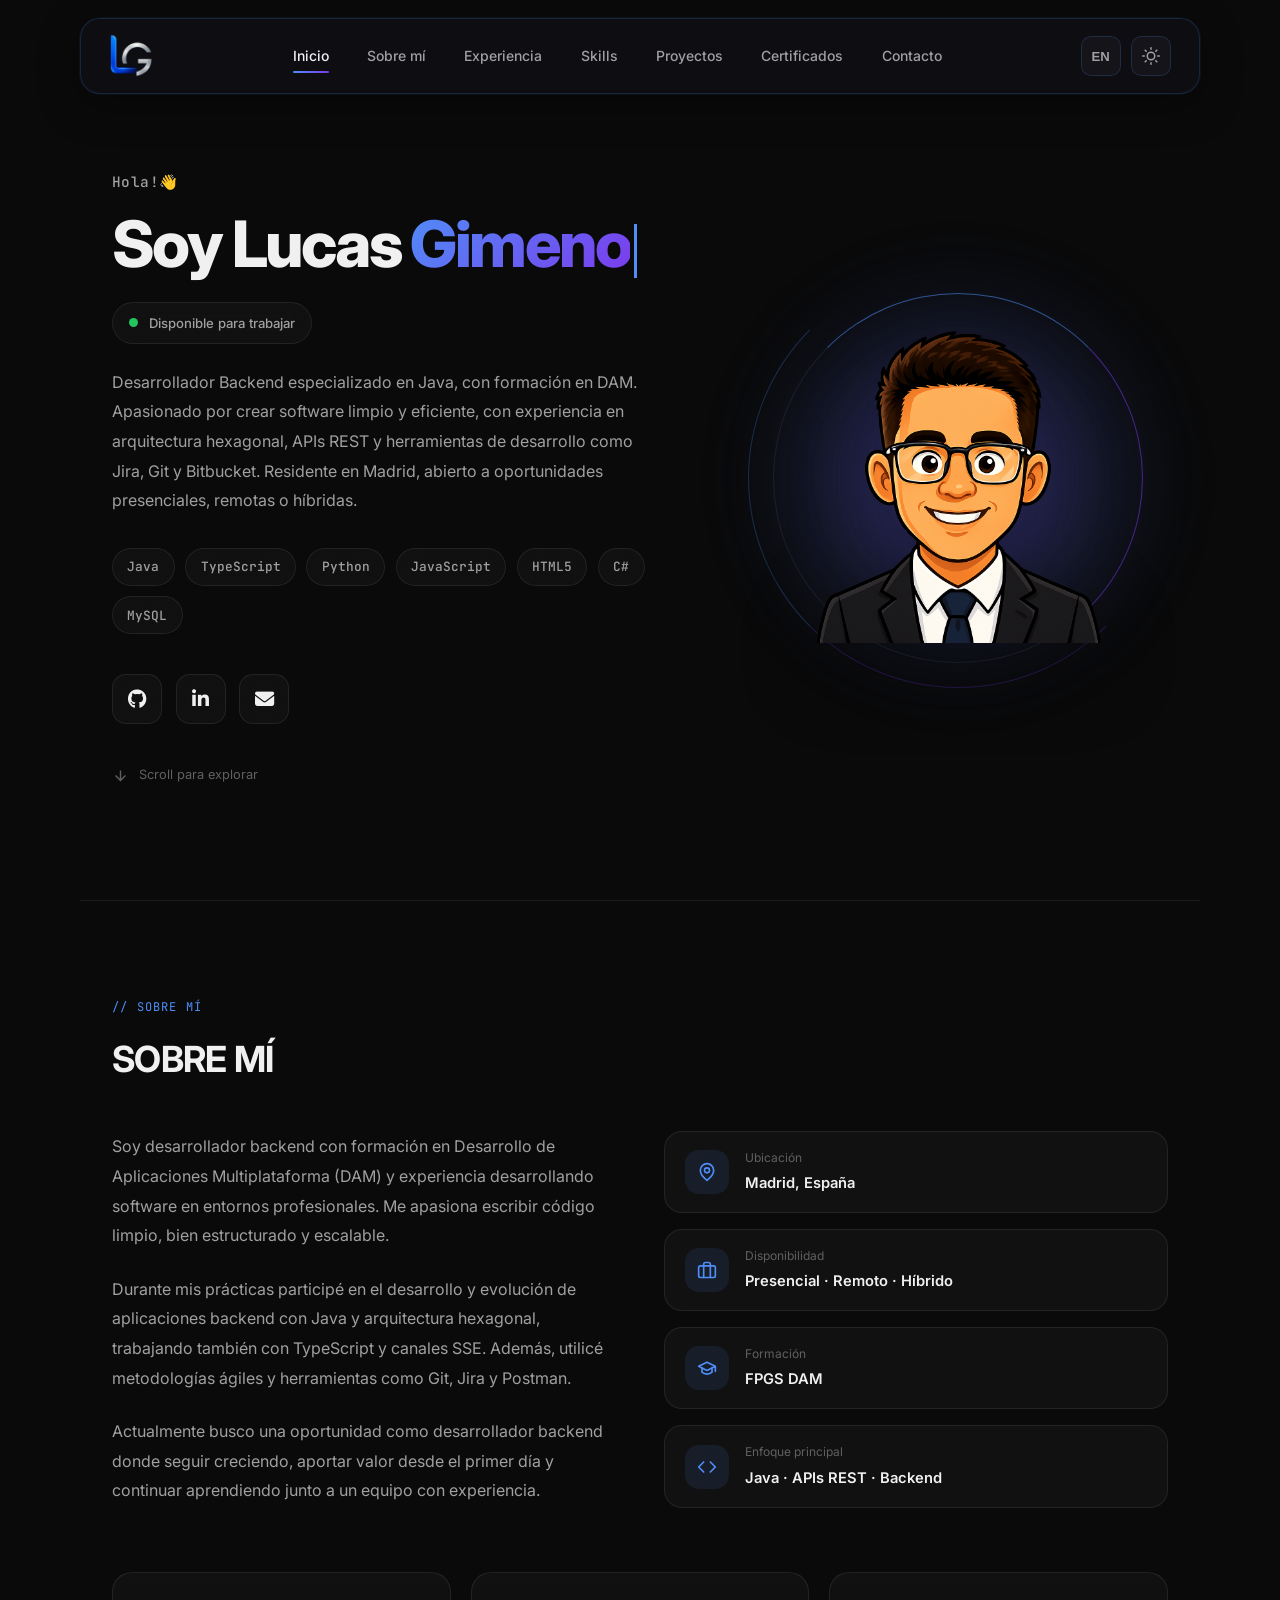
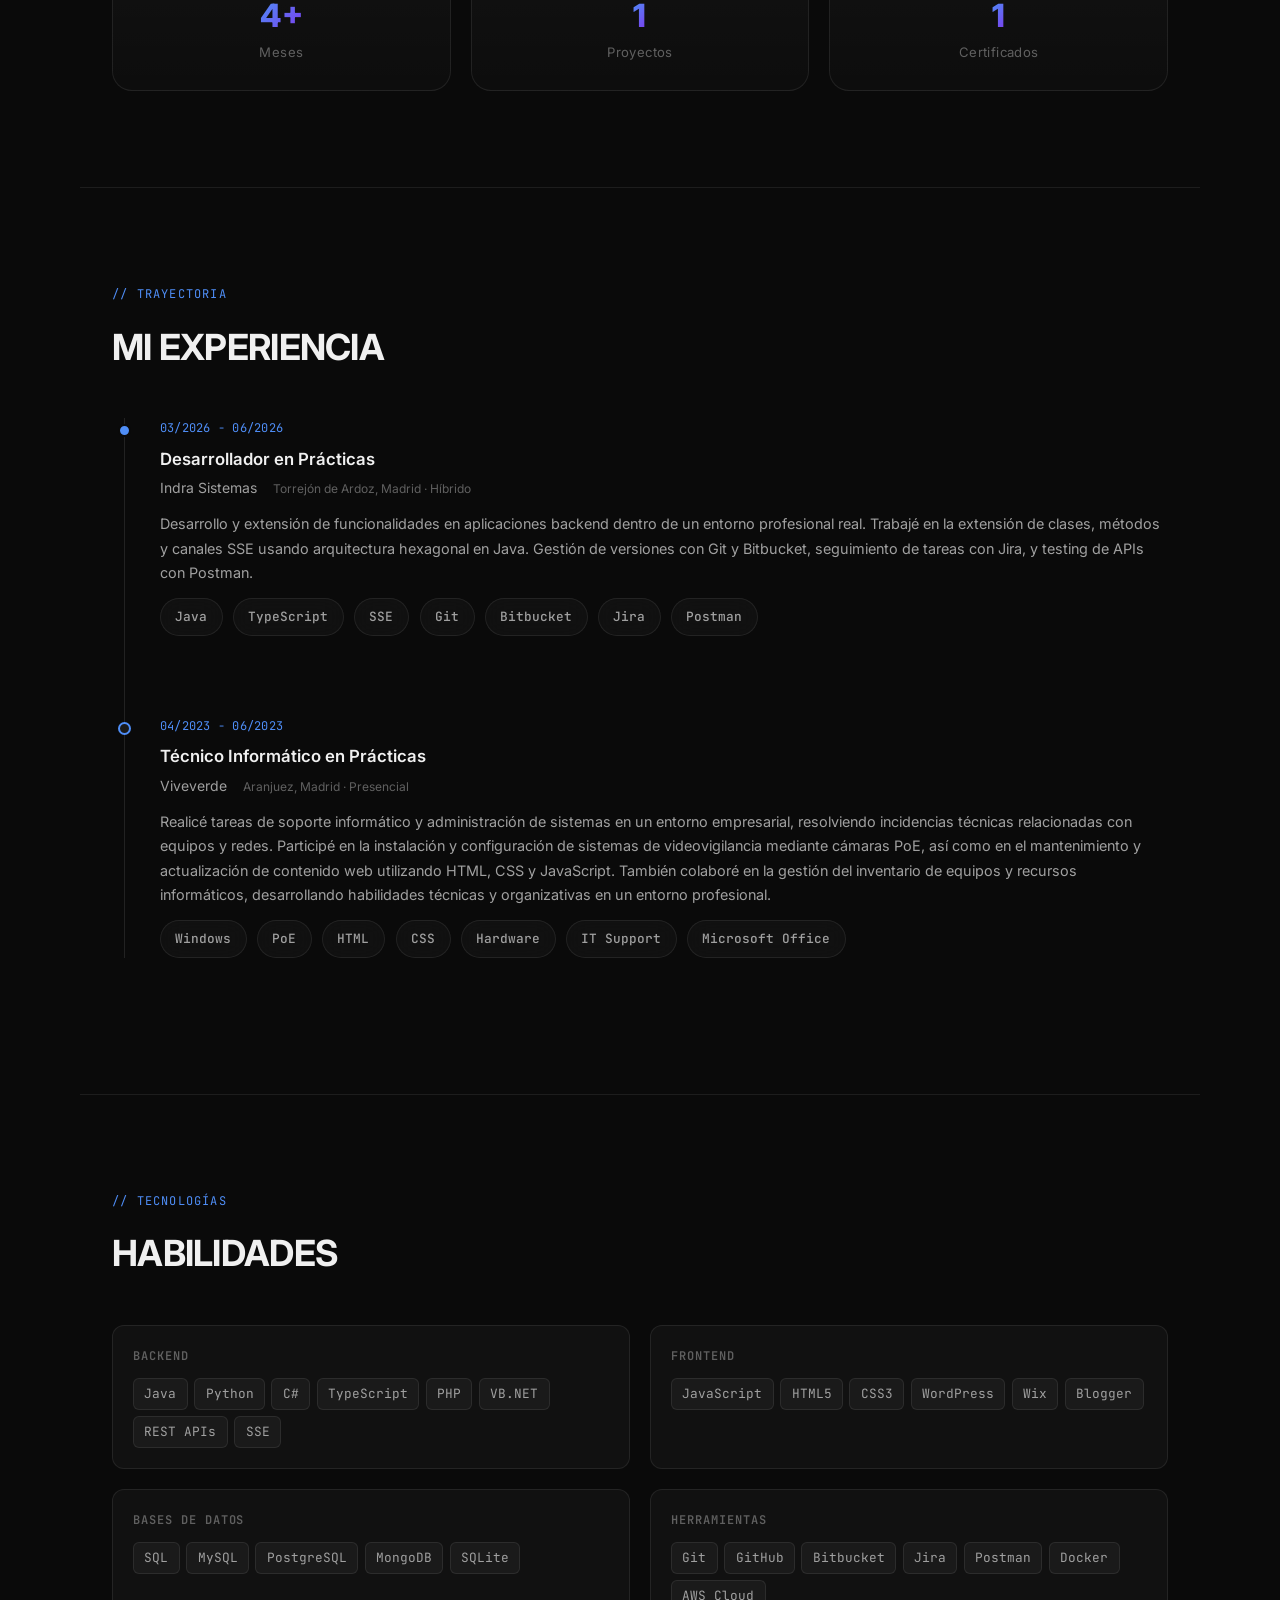
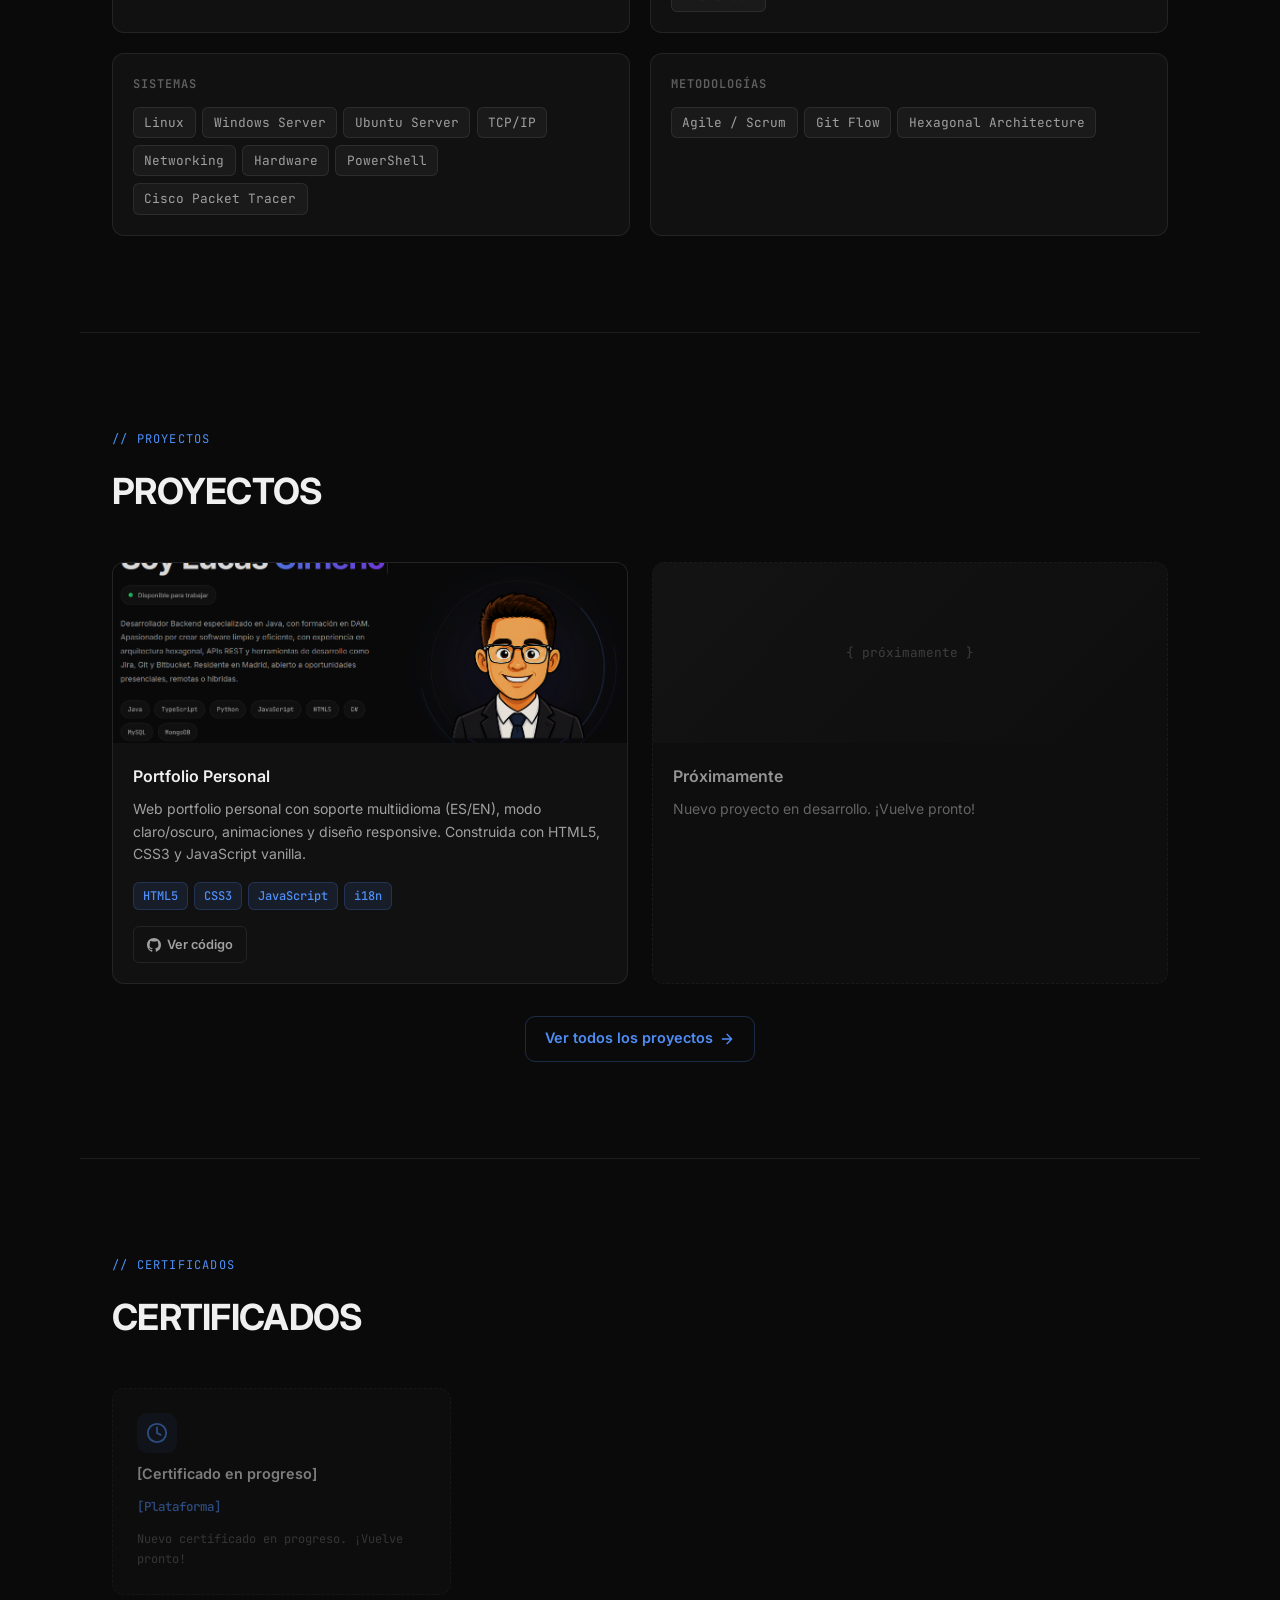
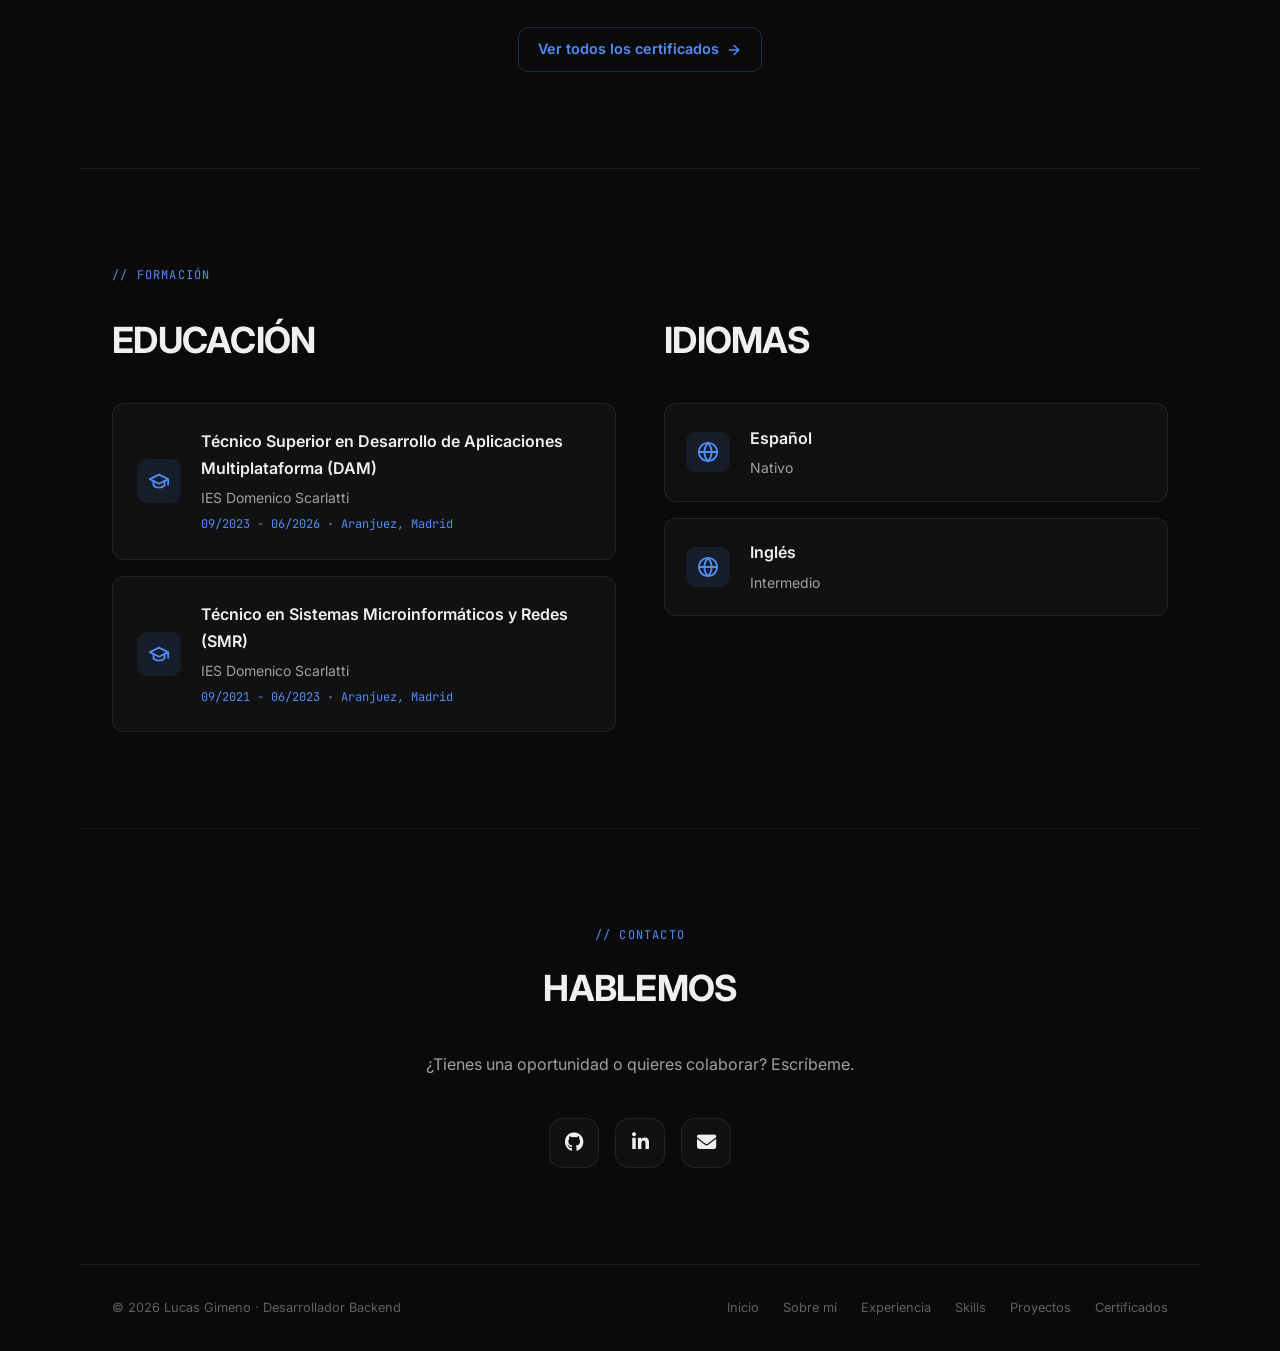
==== commit 2152a5f8: "refactor: visual changes to the "skills", "projects", "certificates" and "education" sections (compl" ====
--- a/index.html
+++ b/index.html
@@ -1,708 +1,733 @@
 <!DOCTYPE html>
+<!-- ES: index.html - Página principal del portfolio.
+        Todas las secciones viven aquí como <section id="...">
+        y se enlazan desde el navbar mediante anclas (#about, #projects...).
+        Los textos visibles usan data-i18n="clave" y se rellenan
+        en tiempo real desde data/content-es.js o content-en.js
+        (ver scripts/language.js).
+    EN: index.html - Home page portfolio.
+        All sections live here as <section id="..."> and are
+        linked from the navbar via anchors (#about, #projects...).
+        Visible text uses data-i18n="key" and is filled in at
+        runtime from data/content-es.js or content-en.js
+        (see scripts/language.js). -->
 <html lang="es" data-theme="dark">
-
-<head>
-    <meta charset="UTF-8" />
-    <meta name="viewport" content="width=device-width, initial-scale=1.0" />
-    <title>Lucas Gimeno | Backend Developer</title>
-
-    <!-- Images -->
-    <link rel="icon" href="assets/icons/favicon.ico" sizes="any">
-    <link rel="icon" type="image/png" sizes="32x32" href="assets/icons/favicon-32x32.png">
-    <link rel="icon" type="image/png" sizes="16x16" href="assets/icons/favicon-16x16.png">
-    <link rel="apple-touch-icon" sizes="180x180" href="assets/icons/apple-touch-icon.png">
-    <link rel="manifest" href="assets/icons/site.webmanifest">
-
-    <!-- Google Fonts -->
-    <link rel="preconnect" href="https://fonts.googleapis.com" />
-    <link rel="preconnect" href="https://fonts.gstatic.com" crossorigin />
-    <link rel="stylesheet" href="https://fonts.googleapis.com/css2?family=Inter:wght@300;400;500;600;700&family=JetBrains+Mono:wght@400;500&display=swap" />
-    <link rel="stylesheet" href="https://cdnjs.cloudflare.com/ajax/libs/font-awesome/6.7.2/css/all.min.css">
-
-    <!-- CSS -->
-    <link rel="stylesheet" href="styles/variables.css" />
-    <link rel="stylesheet" href="styles/globals.css" />
-    <link rel="stylesheet" href="styles/animations.css" />
-    <link rel="stylesheet" href="styles/navbar.css" />
-    <link rel="stylesheet" href="styles/hero.css" />
-    <link rel="stylesheet" href="styles/about.css" />
-    <link rel="stylesheet" href="styles/experience.css" />
-    <link rel="stylesheet" href="styles/projects.css" />
-    <link rel="stylesheet" href="styles/skills.css" />
-    <link rel="stylesheet" href="styles/contact.css" />
-    <link rel="stylesheet" href="styles/responsive.css" />
-
-    <!-- Theme inline para evitar flash al cargar -->
-    <script>
-        document.documentElement.setAttribute('data-theme', 'dark');
-    </script>
-</head>
-
-<body>
-    <!-- ═════════════════ NAVBAR ═════════════════ -->
-    <nav>
-        <div class="nav-logo">
-            <img src="assets/images/logo.png" class="logo-img">
+    <head>
+        <meta charset="UTF-8" />
+        <meta name="viewport" content="width=device-width, initial-scale=1.0" />
+        <title>Lucas Gimeno | Backend Developer</title>
+
+        <!-- ES: Iconos / favicons. | EN: Icons / favicons. -->
+        <link rel="icon" href="assets/icons/favicon.ico" sizes="any">
+        <link rel="icon" type="image/png" sizes="32x32" href="assets/icons/favicon-32x32.png">
+        <link rel="icon" type="image/png" sizes="16x16" href="assets/icons/favicon-16x16.png">
+        <link rel="apple-touch-icon" sizes="180x180" href="assets/icons/apple-touch-icon.png">
+        <link rel="manifest" href="assets/icons/site.webmanifest">
+
+        <!-- ES: Fuentes de Google (Inter + JetBrains Mono). | EN: Google Fonts (Inter + JetBrains Mono). -->
+        <link rel="preconnect" href="https://fonts.googleapis.com" />
+        <link rel="preconnect" href="https://fonts.gstatic.com" crossorigin />
+        <link rel="stylesheet" href="https://fonts.googleapis.com/css2?family=Inter:wght@300;400;500;600;700&family=JetBrains+Mono:wght@400;500&display=swap" />
+        <link rel="stylesheet" href="https://cdnjs.cloudflare.com/ajax/libs/font-awesome/6.7.2/css/all.min.css">
+
+        <!-- ES: Hojas de estilo propias, el orden de carga importa. | EN: Own stylesheets, load order matters. -->
+        <link rel="stylesheet" href="styles/variables.css" />
+        <link rel="stylesheet" href="styles/globals.css" />
+        <link rel="stylesheet" href="styles/animations.css" />
+        <link rel="stylesheet" href="styles/navbar.css" />
+        <link rel="stylesheet" href="styles/hero.css" />
+        <link rel="stylesheet" href="styles/about.css" />
+        <link rel="stylesheet" href="styles/experience.css" />
+        <link rel="stylesheet" href="styles/projects.css" />
+        <link rel="stylesheet" href="styles/skills.css" />
+        <link rel="stylesheet" href="styles/contact.css" />
+        <link rel="stylesheet" href="styles/catalog.css" />
+        <link rel="stylesheet" href="styles/responsive.css" />
+
+        <!-- ES: Tema inline para evitar flash al cargar (se aplica antes de pintar la página).
+            EN: Inline theme script to avoid a flash on load (applied before the page paints). -->
+        <script>
+            document.documentElement.setAttribute('data-theme', 'dark');
+        </script>
+    </head>
+
+    <body>
+        <!-- ═════════════════ NAVBAR ═════════════════ -->
+        <!-- ES: Barra de navegación fija superior. | EN: Fixed top navigation bar. -->
+        <nav>
+            <div class="nav-logo">
+                <img src="assets/images/logo.png" class="logo-img">
+            </div>
+
+            <!-- ES: Enlaces del navbar (se ocultan en tablet/móvil, ver responsive.css).
+                EN: Navbar links (hidden on tablet/mobile, see responsive.css). -->
+            <ul class="nav-links">
+                <li><a href="#hero" data-i18n="nav.hero">Inicio</a></li>
+                <li><a href="#about" data-i18n="nav.about">Sobre mí</a></li>
+                <li><a href="#experience" data-i18n="nav.experience">Experiencia</a></li>
+                <li><a href="#skills" data-i18n="nav.skills">Skills</a></li>
+                <li><a href="#projects" data-i18n="nav.projects">Proyectos</a></li>
+                <li><a href="#certificates" data-i18n="nav.certificates">Certificados</a></li>
+                <li><a href="#contact" data-i18n="nav.contact">Contacto</a></li>
+            </ul>
+
+            <!-- ES: Botones de idioma, tema y menú hamburguesa.
+                EN: Language, theme and hamburger menu buttons. -->
+            <div class="nav-right">
+                <!-- ES: Alterna ES/EN - gestionado por scripts/language.js.
+                    EN: Toggles ES/EN - handled by scripts/language.js. -->
+                <button id="langToggle" class="theme-btn">EN</button>
+
+                <!-- ES: Alterna modo claro/oscuro - gestionado por scripts/theme.js.
+                    EN: Toggles light/dark mode - handled by scripts/theme.js. -->
+                <button id="themeToggle" class="theme-btn">
+                    <svg id="themeIcon" xmlns="http://www.w3.org/2000/svg" width="18" height="18"
+                        viewBox="0 0 24 24" fill="none" stroke="currentColor" stroke-width="2"
+                        stroke-linecap="round" stroke-linejoin="round">
+                    </svg>
+                </button>
+
+                <!-- ES: Botón hamburguesa - solo visible en tablet/móvil.
+                    EN: Hamburger button - only visible on tablet/mobile. -->
+                <button id="hamburger" type="button" aria-expanded="false">
+                    <svg class="hamburger-icon" xmlns="http://www.w3.org/2000/svg" width="22" height="22"
+                        viewBox="0 0 24 24" fill="none" stroke="currentColor" stroke-width="2.5"
+                        stroke-linecap="round" stroke-linejoin="round">
+                        <line class="line line-top" x1="4" y1="6" x2="20" y2="6"/>
+                        <line class="line line-middle" x1="4" y1="12" x2="20" y2="12"/>
+                        <line class="line line-bottom" x1="4" y1="18" x2="20" y2="18"/>
+                    </svg>
+                </button>
+            </div>
+        </nav>
+
+        <!-- ES: Menú móvil a pantalla completa - se abre al pulsar el hamburger.
+            EN: Full-screen mobile menu - opens on hamburger click. -->
+        <div id="mobileMenu">
+            <a href="#hero" data-i18n="nav.hero">Inicio</a>
+            <a href="#about" data-i18n="nav.about">Sobre mí</a>
+            <a href="#experience" data-i18n="nav.experience">Experiencia</a>
+            <a href="#skills" data-i18n="nav.skills">Skills</a>
+            <a href="#projects" data-i18n="nav.projects">Proyectos</a>
+            <a href="#certificates" data-i18n="nav.certificates">Certificados</a>
+            <a href="#contact" data-i18n="nav.contact">Contacto</a>
         </div>
 
-        <ul class="nav-links">
-            <li><a href="#hero" data-i18n="nav.hero">Inicio</a></li>
-            <li><a href="#about" data-i18n="nav.about">Sobre mí</a></li>
-            <li><a href="#experience" data-i18n="nav.experience">Experiencia</a></li>
-            <li><a href="#projects" data-i18n="nav.projects">Proyectos</a></li>
-            <li><a href="#skills" data-i18n="nav.skills">Skills</a></li>
-            <li><a href="#certificates" data-i18n="nav.certificates">Certificados</a></li>
-            <li><a href="#contact" data-i18n="nav.contact">Contacto</a></li>
-        </ul>
-
-        <div class="nav-right">
-            <button id="langToggle" class="theme-btn" aria-label="Cambiar idioma">EN</button>
-
-            <button id="themeToggle" class="theme-btn" aria-label="Cambiar tema">
-                <svg id="themeIcon" xmlns="http://www.w3.org/2000/svg" width="18" height="18"
-                    viewBox="0 0 24 24" fill="none" stroke="currentColor" stroke-width="2"
-                    stroke-linecap="round" stroke-linejoin="round">
-                </svg>
-            </button>
-
-            <button id="hamburger" type="button" aria-label="Abrir menú" aria-expanded="false">
-                <svg class="hamburger-icon" xmlns="http://www.w3.org/2000/svg" width="22" height="22"
-                    viewBox="0 0 24 24" fill="none" stroke="currentColor" stroke-width="2.5"
-                    stroke-linecap="round" stroke-linejoin="round">
-                    <line class="line line-top" x1="4" y1="6" x2="20" y2="6"/>
-                    <line class="line line-middle" x1="4" y1="12" x2="20" y2="12"/>
-                    <line class="line line-bottom" x1="4" y1="18" x2="20" y2="18"/>
-                </svg>
-            </button>
-        </div>
-    </nav>
-
-    <!-- ES: Menú móvil a pantalla completa - se abre al pulsar el hamburger
-         EN: Full-screen mobile menu - opens on hamburger click -->
-    <div id="mobileMenu">
-        <a href="#hero" data-i18n="nav.hero" onclick="">Inicio</a>
-        <a href="#about" data-i18n="nav.about" onclick="">Sobre mí</a>
-        <a href="#experience" data-i18n="nav.experience" onclick="">Experiencia</a>
-        <a href="#projects" data-i18n="nav.projects" onclick="">Proyectos</a>
-        <a href="#skills" data-i18n="nav.skills" onclick="">Skills</a>
-        <a href="#certificates" data-i18n="nav.certificates" onclick="">Certificados</a>
-        <a href="#contact" data-i18n="nav.contact" onclick="">Contacto</a>
-    </div>
-
-    <!-- ═════════════════ HERO ═════════════════ -->
-    <section id="hero">
-        <div class="hero-left">
-            <p class="hero-greeting" data-i18n="hero.greeting">Hola!👋</p>
-
-            <h1 class="hero-name">
-                <span data-i18n="hero.name">Soy</span>
-                Lucas
-                <span class="accent" id="heroName" data-text="Gimeno">Gimeno</span><span class="cursor"></span>
-            </h1>
-
-            <div class="hero-status">
-                <span class="status-dot"></span>
-                <span data-i18n="hero.status">Disponible para trabajar</span>
-            </div>
-
-            <p class="hero-desc" data-i18n="hero.desc">
-                Desarrollador Backend especializado en Java, con formación en DAM.
-                Apasionado por crear software limpio y eficiente, con experiencia en
-                arquitectura hexagonal, APIs REST y herramientas de desarrollo como
-                Jira, Git y Bitbucket. Residente en Madrid, abierto a oportunidades
-                presenciales, remotas o híbridas.
-            </p>
-
-            <div class="hero-tags">
-                <span class="hero-tag">Java</span>
-                <span class="hero-tag">TypeScript</span>
-                <span class="hero-tag">Python</span>
-                <span class="hero-tag">JavaScript</span>
-                <span class="hero-tag">HTML5</span>
-                <span class="hero-tag">C#</span>
-                <span class="hero-tag">MySQL</span>
-                <span class="hero-tag">MongoDB</span>
-            </div>
-
-            <div class="hero-links">
-                <!-- GitHub -->
-                <a href="https://github.com/luckyandev" target="_blank" rel="noopener noreferrer"
-                    class="hero-link" data-tooltip="GitHub" data-tooltip-es="GitHub" data-tooltip-en="GitHub">
-                    <i class="fa-brands fa-github"></i>
+        <!-- ═════════════════ HERO ═════════════════ -->
+        <!-- ES: Sección principal - nombre, descripción, tags de tecnologías y avatar.
+            EN: Main section - name, description, technology tags and avatar. -->
+        <section id="hero">
+            <div class="hero-left">
+                <p class="hero-greeting" data-i18n="hero.greeting">Hola!👋</p>
+
+                <!-- ES: #heroName es el objetivo del efecto de tipeo (ver scripts/typing.js).
+                    EN: #heroName is the target of the typing effect (see scripts/typing.js). -->
+                <h1 class="hero-name">
+                    <span data-i18n="hero.name">Soy</span>
+                    Lucas
+                    <span class="accent" id="heroName" data-text="Gimeno">Gimeno</span><span class="cursor"></span>
+                </h1>
+
+                <!-- ES: Pastilla de estado con punto verde animado (ver hero.css).
+                    EN: Status pill with animated green dot (see hero.css). -->
+                <div class="hero-status">
+                    <span class="status-dot"></span>
+                    <span data-i18n="hero.status">Disponible para trabajar</span>
+                </div>
+
+                <p class="hero-desc" data-i18n="hero.desc">
+                    Desarrollador Backend especializado en Java, con formación en DAM.
+                    Apasionado por crear software limpio y eficiente, con experiencia en
+                    arquitectura hexagonal, APIs REST y herramientas de desarrollo como
+                    Jira, Git y Bitbucket. Residente en Madrid, abierto a oportunidades
+                    presenciales, remotas o híbridas.
+                </p>
+
+                <!-- ES: Tags de tecnologías principales.
+                    EN: Main technology tags. -->
+                <div class="hero-tags">
+                    <span class="hero-tag">Java</span>
+                    <span class="hero-tag">TypeScript</span>
+                    <span class="hero-tag">Python</span>
+                    <span class="hero-tag">JavaScript</span>
+                    <span class="hero-tag">HTML5</span>
+                    <span class="hero-tag">C#</span>
+                    <span class="hero-tag">MySQL</span>
+                </div>
+
+                <!-- ES: Iconos de redes sociales / contacto.
+                    EN: Social media / contact icons. -->
+                <div class="hero-links">
+                    <!-- GitHub -->
+                    <a href="https://github.com/luckyandev" target="_blank" rel="noopener noreferrer"
+                        class="hero-link" data-tooltip="GitHub" data-tooltip-es="GitHub" data-tooltip-en="GitHub">
+                        <i class="fa-brands fa-github"></i>
+                    </a>
+
+                    <!-- LinkedIn -->
+                    <a href="https://linkedin.com/in/lucasgimeno" target="_blank" rel="noopener noreferrer"
+                        class="hero-link" data-tooltip="LinkedIn" data-tooltip-es="LinkedIn" data-tooltip-en="LinkedIn">
+                        <i class="fa-brands fa-linkedin-in"></i>
+                    </a>
+
+                    <!-- Instagram 
+                    <a href="https://www.instagram.com/.............." target="_blank" rel="noopener noreferrer"
+                        class="hero-link" data-tooltip="Instagram" data-tooltip-es="Instagram" data-tooltip-en="Instagram">
+                        <i class="fa-brands fa-instagram"></i>
+                    </a> -->
+
+                    <!-- YouTube
+                    <a href="https://www.youtube.com/.............." target="_blank" rel="noopener noreferrer"
+                        class="hero-link" data-tooltip="YouTube" data-tooltip-es="YouTube" data-tooltip-en="YouTube">
+                        <i class="fa-brands fa-youtube"></i>
+                    </a> -->
+
+                    <!-- Email -->
+                    <a href="mailto:lucasgimeno007@gmail.com" target="_blank" rel="noopener noreferrer"
+                        class="hero-link" data-tooltip="Correo" data-tooltip-es="Email" data-tooltip-en="Email">
+                        <i class="fa-solid fa-envelope"></i>
+                    </a>
+                </div>
+
+                <!-- ES: Indicador de scroll animado. / EN: Animated scroll indicator. -->
+                <div class="scroll-hint">
+                    <svg xmlns="http://www.w3.org/2000/svg" viewBox="0 0 24 24" fill="none"
+                        stroke="currentColor" stroke-width="2">
+                        <path d="M12 5v14M5 12l7 7 7-7" />
+                    </svg>
+                    <span data-i18n="hero.scroll">Scroll para explorar</span>
+                </div>
+            </div>
+
+            <!-- ES: Avatar con círculos de brillo y anillos decorativos animados (ver hero.css).
+                EN: Avatar with glow circles and animated decorative rings (see hero.css). -->
+            <div class="hero-right">
+                <div class="hero-image-wrapper">
+                    <div class="hero-circle hero-circle-1"></div>
+                    <div class="hero-circle hero-circle-2"></div>
+                    <div class="hero-ring"></div>
+                    <div class="hero-ring hero-ring-2"></div>
+                    <img src="assets/images/profile.png" alt="Lucas Gimeno" class="hero-img">
+                </div>
+            </div>
+        </section>
+
+        <hr class="section-divider" />
+
+        <!-- ═════════════════ SOBRE MÍ / ABOUT ME ═════════════════ -->
+        <section id="about" class="fade-in">
+            <p class="section-label" data-i18n="about.label">// sobre mí</p>
+            <h2 class="section-title" data-i18n="about.title">SOBRE MÍ</h2>
+
+            <!-- ES: Grid de 2 columnas: texto a la izquierda, info-cards a la derecha.
+                EN: 2-column grid: text on the left, info cards on the right. -->
+            <div class="about-grid">
+                <div class="about-text">
+                    <p data-i18n="about.p1">
+                        Soy desarrollador backend con formación en Desarrollo de Aplicaciones Multiplataforma (DAM)
+                        y experiencia desarrollando software en entornos profesionales. Me apasiona escribir
+                        código limpio, bien estructurado y escalable.
+                    </p>
+                    <p data-i18n="about.p2">
+                        Durante mis prácticas participé en el desarrollo y evolución de aplicaciones backend en Java
+                        utilizando arquitectura hexagonal, trabajando también con TypeScript y canales SSE. Además,
+                        utilicé metodologías ágiles y herramientas como Git, Jira y Postman.
+                    </p>
+                    <p data-i18n="about.p3">
+                        Actualmente busco una oportunidad como desarrollador backend donde seguir creciendo, aportar
+                        valor desde el primer día y continuar aprendiendo junto a un equipo con experiencia.
+                    </p>
+                </div>
+
+                <!-- ES: Tarjetas de info rápida (ubicación, disponibilidad, formación, enfoque).
+                    EN: Quick info cards (location, availability, education, focus). -->
+                <div class="about-info">
+                    <!-- Location -->
+                    <div class="info-card">
+                        <div class="info-icon">
+                            <svg xmlns="http://www.w3.org/2000/svg" viewBox="0 0 24 24" fill="none" stroke="currentColor"
+                                stroke-width="2" stroke-linecap="round" stroke-linejoin="round">
+                                <path d="M20 10c0 6-8 12-8 12s-8-6-8-12a8 8 0 0 1 16 0Z" />
+                                <circle cx="12" cy="10" r="3" />
+                            </svg>
+                        </div>
+                        <div>
+                            <div class="info-label" data-i18n="about.location">Ubicación</div>
+                            <div class="info-value" data-i18n="about.city">Madrid, España</div>
+                        </div>
+                    </div>
+
+                    <!-- Availability -->
+                    <div class="info-card">
+                        <div class="info-icon">
+                            <svg xmlns="http://www.w3.org/2000/svg" viewBox="0 0 24 24" fill="none" stroke="currentColor"
+                                stroke-width="2" stroke-linecap="round" stroke-linejoin="round">
+                                <rect x="2" y="7" width="20" height="14" rx="2" />
+                                <path d="M16 21V5a2 2 0 0 0-2-2h-4a2 2 0 0 0-2 2v16" />
+                            </svg>
+                        </div>
+                        <div>
+                            <div class="info-label" data-i18n="about.availability">Disponibilidad</div>
+                            <div class="info-value" data-i18n="about.modes">Presencial · Remoto · Híbrido</div>
+                        </div>
+                    </div>
+
+                    <!-- Education -->
+                    <div class="info-card">
+                        <div class="info-icon">
+                            <svg xmlns="http://www.w3.org/2000/svg" viewBox="0 0 24 24" fill="none" stroke="currentColor"
+                                stroke-width="2" stroke-linecap="round" stroke-linejoin="round">
+                                <path d="M22 10v6M2 10l10-5 10 5-10 5z" />
+                                <path d="M6 12v5c3 3 9 3 12 0v-5" />
+                            </svg>
+                        </div>
+                        <div>
+                            <div class="info-label" data-i18n="about.education">Formación</div>
+                            <div class="info-value" data-i18n="about.degree">FPGS DAM</div>
+                        </div>
+                    </div>
+
+                    <!-- Main Focus -->
+                    <div class="info-card">
+                        <div class="info-icon">
+                            <svg xmlns="http://www.w3.org/2000/svg" viewBox="0 0 24 24" fill="none" stroke="currentColor"
+                                stroke-width="2" stroke-linecap="round" stroke-linejoin="round">
+                                <polyline points="16 18 22 12 16 6" />
+                                <polyline points="8 6 2 12 8 18" />
+                            </svg>
+                        </div>
+                        <div>
+                            <div class="info-label" data-i18n="about.focus">Enfoque principal</div>
+                            <div class="info-value" data-i18n="about.stack">Backend · APIs REST · Java</div>
+                        </div>
+                    </div>
+                </div>
+            </div>
+
+            <!-- ES: Bloque de estadísticas - ocupa las 2 columnas del grid de arriba.
+                EN: Stats block - spans both columns of the grid above. -->
+            <div class="about-stats">
+                <div class="stat-item">
+                    <span class="stat-number">4+</span>
+                    <span class="stat-label" data-i18n="about.month">Meses</span>
+                </div>
+
+                <div class="stat-item">
+                    <span class="stat-number">1</span>
+                    <span class="stat-label" data-i18n="about.project">Proyectos</span>
+                </div>
+
+                <div class="stat-item">
+                    <span class="stat-number">1</span>
+                    <span class="stat-label" data-i18n="about.certificate">Certificados</span>
+                </div>
+            </div>
+        </section>
+
+        <hr class="section-divider" />
+
+        <!-- ═════════════════ EXPERIENCIA / TIMELINE ═════════════════ -->
+        <!-- ES: Historial laboral en formato línea de tiempo (ver experience.css).
+            EN: Work history as a vertical timeline (see experience.css). -->
+        <section id="experience" class="fade-in">
+            <p class="section-label" data-i18n="exp.label">// trayectoria</p>
+            <h2 class="section-title" data-i18n="exp.title">MI EXPERIENCIA</h2>
+
+            <div class="timeline">
+                <!-- Timeline 2 -->
+                <div class="timeline-item">
+                    <div class="timeline-dot"></div>
+                    <div class="timeline-date">03/2026 - 06/2026</div>
+                    <div class="timeline-role" data-i18n="exp2.role">Desarrollador en Prácticas</div>
+                    <div class="timeline-company">
+                        Indra Sistemas <span data-i18n="exp2.place">Torrejón de Ardoz, Madrid · Híbrido</span>
+                    </div>
+                    <div class="timeline-desc" data-i18n="exp2.desc">
+                        Desarrollo y extensión de funcionalidades en aplicaciones backend dentro de un entorno
+                        profesional real. Trabajé en la extensión de clases, métodos y canales SSE usando
+                        arquitectura hexagonal en Java. Gestión de versiones con Git y Bitbucket, seguimiento
+                        de tareas con Jira, y testing de APIs con Postman.
+                    </div>
+                    <div class="timeline-tags">
+                        <span class="timeline-tag">Java</span>
+                        <span class="timeline-tag">TypeScript</span>
+                        <span class="timeline-tag">SSE</span>
+                        <span class="timeline-tag">Git</span>
+                        <span class="timeline-tag">Bitbucket</span>
+                        <span class="timeline-tag">Jira</span>
+                        <span class="timeline-tag">Postman</span>
+                    </div>
+                </div>
+
+                <!-- Timeline 1 -->
+                <div class="timeline-item">
+                    <!-- ES: Punto de línea temporal atenuado (rol más antiguo).
+                        EN: Dimmed timeline dot (older role). -->
+                    <div class="timeline-dot" style="background: var(--bg3); border-color: var(--accent);"></div>
+                    <div class="timeline-date">04/2023 - 06/2023</div>
+                    <div class="timeline-role" data-i18n="exp1.role">Técnico Informático en Prácticas</div>
+                    <div class="timeline-company">
+                        Viveverde <span data-i18n="exp1.place">Aranjuez, Madrid · Presencial</span>
+                    </div>
+                    <div class="timeline-desc" data-i18n="exp1.desc">
+                        Realicé tareas de soporte informático y administración de sistemas en un entorno empresarial,
+                        resolviendo incidencias técnicas relacionadas con equipos y redes. Participé en la instalación
+                        y configuración de sistemas de videovigilancia mediante cámaras PoE, así como en el mantenimiento
+                        y actualización de contenido web utilizando HTML y CSS. También colaboré en la gestión del
+                        inventario de equipos y recursos informáticos mediante herramientas ofimáticas.
+                    </div>
+                    <div class="timeline-tags">
+                        <span class="timeline-tag">Windows</span>
+                        <span class="timeline-tag">PoE</span>
+                        <span class="timeline-tag">HTML</span>
+                        <span class="timeline-tag">CSS</span>
+                        <span class="timeline-tag">Hardware</span>
+                        <span class="timeline-tag">IT Support</span>
+                        <span class="timeline-tag">Microsoft Office</span>
+                    </div>
+                </div>
+            </div>
+        </section>
+
+        <hr class="section-divider" />
+
+        <!-- ═════════════════ SKILLS ═════════════════ -->
+        <!-- ES: Tarjetas de categoría con pills de tecnologías (ver skills.css).
+            EN: Category cards with technology pills (see skills.css). -->
+        <section id="skills" class="fade-in">
+            <p class="section-label" data-i18n="skills.label">// tecnologías</p>
+            <h2 class="section-title" data-i18n="skills.title">HABILIDADES</h2>
+
+            <div class="skills-grid">
+                <div class="skill-card">
+                    <div class="skill-card-title">Backend</div>
+                    <div class="skill-pills">
+                        <span class="skill-pill">Java</span>
+                        <span class="skill-pill">Python</span>
+                        <span class="skill-pill">C#</span>
+                        <span class="skill-pill">TypeScript</span>
+                        <span class="skill-pill">PHP</span>
+                        <span class="skill-pill">VB.NET</span>
+                        <span class="skill-pill">REST APIs</span>
+                        <span class="skill-pill">SSE</span>
+                    </div>
+                </div>
+
+                <div class="skill-card">
+                    <div class="skill-card-title">Frontend</div>
+                    <div class="skill-pills">
+                        <span class="skill-pill">JavaScript</span>
+                        <span class="skill-pill">HTML5</span>
+                        <span class="skill-pill">CSS3</span>
+                        <span class="skill-pill">WordPress</span>
+                        <span class="skill-pill">Wix</span>
+                        <span class="skill-pill">Blogger</span>
+                    </div>
+                </div>
+
+                <div class="skill-card">
+                    <div class="skill-card-title" data-i18n="skills.bd">Bases de datos</div>
+                    <div class="skill-pills">
+                        <span class="skill-pill">SQL</span>
+                        <span class="skill-pill">MySQL</span>
+                        <span class="skill-pill">PostgreSQL</span>
+                        <span class="skill-pill">MongoDB</span>
+                        <span class="skill-pill">SQLite</span>
+                    </div>
+                </div>
+
+                <div class="skill-card">
+                    <div class="skill-card-title" data-i18n="skills.tools">Herramientas</div>
+                    <div class="skill-pills">
+                        <span class="skill-pill">Git</span>
+                        <span class="skill-pill">GitHub</span>
+                        <span class="skill-pill">Bitbucket</span>
+                        <span class="skill-pill">Jira</span>
+                        <span class="skill-pill">Postman</span>
+                        <span class="skill-pill">Docker</span>
+                        <span class="skill-pill">AWS Cloud</span>
+                    </div>
+                </div>
+
+                <div class="skill-card">
+                    <div class="skill-card-title" data-i18n="skills.systems">Sistemas</div>
+                    <div class="skill-pills">
+                        <span class="skill-pill">Linux</span>
+                        <span class="skill-pill">Windows Server</span>
+                        <span class="skill-pill">Ubuntu Server</span>
+                        <span class="skill-pill">TCP/IP</span>
+                        <span class="skill-pill">Networking</span>
+                        <span class="skill-pill">Hardware</span>
+                        <span class="skill-pill">PowerShell</span>
+                        <span class="skill-pill">Cisco Packet Tracer</span>
+                    </div>
+                </div>
+
+                <div class="skill-card">
+                    <div class="skill-card-title" data-i18n="skills.methodologies">Metodologías</div>
+                    <div class="skill-pills">
+                        <span class="skill-pill">Agile / Scrum</span>
+                        <span class="skill-pill">Git Flow</span>
+                        <span class="skill-pill">Hexagonal Architecture</span>
+                    </div>
+                </div>
+            </div>
+        </section>
+
+        <hr class="section-divider" />
+
+        <!-- ═════════════════ PROYECTOS / PROJECTS ═════════════════ -->
+        <!-- ES: Solo se muestran los proyectos destacados.
+                El catálogo completo, con buscador y filtros, vive en projects.html
+                (ver "Ver todos los proyectos" al final de la grid).
+            EN: Only the featured projects are shown here.
+                The full catalog, with search and filters, lives in projects.html
+                (see "View all projects" at the end of the grid). -->
+        <section id="projects" class="fade-in">
+            <p class="section-label" data-i18n="projects.label">// proyectos</p>
+            <h2 class="section-title" data-i18n="projects.title">PROYECTOS</h2>
+
+            <div class="projects-grid">
+                <!-- Project 1 -->
+                <div class="project-card">
+                    <img src="assets/images/projects/portfolio.png" class="project-img">
+                    <div class="project-body">
+                        <div class="project-title" data-i18n="project1.title">Portfolio Personal</div>
+                        <div class="project-desc" data-i18n="project1.desc">Web portfolio personal con soporte multiidioma (ES/EN), modo claro/oscuro, animaciones y diseño responsive. Construida con HTML5, CSS3 y JavaScript vanilla.</div>
+                        <div class="project-tags">
+                            <span class="project-tag">HTML5</span>
+                            <span class="project-tag">CSS3</span>
+                            <span class="project-tag">JavaScript</span>
+                            <span class="project-tag">i18n</span>
+                        </div>
+                        <div class="project-links">
+                            <a href="https://github.com/luckyandev/portfolio.dev" target="_blank" rel="noopener" class="project-link">
+                                <svg xmlns="http://www.w3.org/2000/svg" viewBox="0 0 24 24" fill="currentColor">
+                                    <path d="M12 0C5.37 0 0 5.37 0 12c0 5.31 3.435 9.795 8.205 11.385.6.105.825-.255.825-.57 0-.285-.015-1.23-.015-2.235-3.015.555-3.795-.735-4.035-1.41-.135-.345-.72-1.41-1.23-1.695-.42-.225-1.02-.78-.015-.795.945-.015 1.62.87 1.845 1.23 1.08 1.815 2.805 1.305 3.495.99.105-.78.42-1.305.765-1.605-2.67-.3-5.46-1.335-5.46-5.925 0-1.305.465-2.385 1.23-3.225-.12-.3-.54-1.53.12-3.18 0 0 1.005-.315 3.3 1.23.96-.27 1.98-.405 3-.405s2.04.135 3 .405c2.295-1.56 3.3-1.23 3.3-1.23.66 1.65.24 2.88.12 3.18.765.84 1.23 1.905 1.23 3.225 0 4.605-2.805 5.625-5.475 5.925.435.375.81 1.095.81 2.22 0 1.605-.015 2.895-.015 3.3 0 .315.225.69.825.57A12.02 12.02 0 0 0 24 12c0-6.63-5.37-12-12-12z"/></svg>
+                                <span data-i18n="projects.github">Ver código</span>
+                            </a>
+                        </div>
+                    </div>
+                </div>
+
+                <!-- Project 2 — Coming soon -->
+                <div class="project-card coming-soon">
+                    <div class="project-img-placeholder" data-i18n="projects.coming.placeholder">{ próximamente }</div>
+                    <div class="project-body">
+                        <div class="project-title" data-i18n="projects.coming">Próximamente</div>
+                        <div class="project-desc" data-i18n="projects.coming.desc">Nuevo proyecto en desarrollo. ¡Vuelve pronto!</div>
+                    </div>
+                </div>
+            </div>
+
+            <!-- ES: Enlace al catálogo completo de proyectos (projects.html).
+                EN: Link to the full project catalog (projects.html). -->
+            <div class="catalog-viewall">
+                <a href="projects.html">
+                    <span data-i18n="catalog.viewall.projects">Ver todos los proyectos</span>
+                    <svg xmlns="http://www.w3.org/2000/svg" viewBox="0 0 24 24" fill="none" stroke="currentColor" stroke-width="2" stroke-linecap="round" stroke-linejoin="round"><path d="M5 12h14M12 5l7 7-7 7"/></svg>
                 </a>
-
-                <!-- LinkedIn -->
-                <a href="https://linkedin.com/in/lucasgimeno" target="_blank" rel="noopener noreferrer"
-                    class="hero-link" data-tooltip="LinkedIn" data-tooltip-es="LinkedIn" data-tooltip-en="LinkedIn">
-                    <i class="fa-brands fa-linkedin-in"></i>
+            </div>
+        </section>
+
+        <hr class="section-divider" />
+
+        <!-- ═════════════════ CERTIFICADOS / CERTIFICATES ═════════════════ -->
+        <!-- ES: Igual que en Proyectos, solo se muestran los destacados.
+                El catálogo completo vive en certificates.html.
+            EN: Same as Projects, only the featured ones are shown here.
+                The full catalog lives in certificates.html. -->
+        <section id="certificates" class="fade-in">
+            <p class="section-label" data-i18n="certificates.label">// certificados</p>
+            <h2 class="section-title" data-i18n="certificates.title">CERTIFICADOS</h2>
+
+            <div class="certificates-grid">
+                <!-- Certificado 1 - placeholder real
+                <div class="cert-card">
+                    <div class="cert-icon">
+                        <svg xmlns="http://www.w3.org/2000/svg" viewBox="0 0 24 24" fill="none" stroke="currentColor" stroke-width="2" stroke-linecap="round" stroke-linejoin="round">
+                            <circle cx="12" cy="8" r="6"/><path d="M15.477 12.89 17 22l-5-3-5 3 1.523-9.11"/>
+                        </svg>
+                    </div>
+                    <div class="cert-name" data-i18n="certificate1.title">[Nombre del certificado]</div>
+                    <div class="cert-issuer" data-i18n="certificate1.platform">[Plataforma — ej: Coursera / Oracle / Google]</div>
+                    <div class="cert-date" data-i18n="certificate1.date">[Mes Año]</div>
+                    <a href="#" target="_blank" rel="noopener" class="cert-link">
+                        <svg xmlns="http://www.w3.org/2000/svg" viewBox="0 0 24 24" fill="none" stroke="currentColor" stroke-width="2" stroke-linecap="round" stroke-linejoin="round"><path d="M18 13v6a2 2 0 0 1-2 2H5a2 2 0 0 1-2-2V8a2 2 0 0 1 2-2h6"/><polyline points="15 3 21 3 21 9"/><line x1="10" y1="14" x2="21" y2="3"/></svg>
+                        <span data-i18n="certificates.view">Ver certificado</span>
+                    </a>
+                </div>  -->
+
+                <!-- Certificado 1 - En progreso -->
+                <div class="cert-card placeholder">
+                    <div class="cert-icon">
+                        <svg xmlns="http://www.w3.org/2000/svg" viewBox="0 0 24 24" fill="none" stroke="currentColor" stroke-width="2" stroke-linecap="round" stroke-linejoin="round">
+                            <path d="M12 22c5.523 0 10-4.477 10-10S17.523 2 12 2 2 6.477 2 12s4.477 10 10 10z"/><path d="M12 6v6l4 2"/>
+                        </svg>
+                    </div>
+                    <div class="cert-name" data-i18n="certificates.coming">[Certificado en progreso]</div>
+                    <div class="cert-issuer" data-i18n="certificates.coming.placeholder">[Plataforma]</div>
+                    <div class="cert-date" data-i18n="certificates.coming.desc">Nuevo certificado en progreso. ¡Vuelve pronto!</div>
+                </div>
+            </div>
+
+            <!-- ES: Enlace al catálogo completo de certificados (certificates.html).
+                EN: Link to the full certificate catalog (certificates.html). -->
+            <div class="catalog-viewall">
+                <a href="certificates.html">
+                    <span data-i18n="catalog.viewall.certificates">Ver todos los certificados</span>
+                    <svg xmlns="http://www.w3.org/2000/svg" viewBox="0 0 24 24" fill="none" stroke="currentColor" stroke-width="2" stroke-linecap="round" stroke-linejoin="round"><path d="M5 12h14M12 5l7 7-7 7"/></svg>
                 </a>
-
-                <!-- Instagram 
-                <a href="https://www.instagram.com/.............." target="_blank" rel="noopener noreferrer"
-                    class="hero-link" data-tooltip="Instagram" data-tooltip-es="Instagram" data-tooltip-en="Instagram">
-                    <i class="fa-brands fa-instagram"></i>
-                </a> -->
-
-                <!-- YouTube
-                <a href="https://www.youtube.com/.............." target="_blank" rel="noopener noreferrer"
-                    class="hero-link" data-tooltip="YouTube" data-tooltip-es="YouTube" data-tooltip-en="YouTube">
-                    <i class="fa-brands fa-youtube"></i>
-                </a> -->
-
-                <!-- Email -->
-                <a href="mailto:lucasgimeno007@gmail.com" target="_blank" rel="noopener noreferrer"
-                    class="hero-link" data-tooltip="Correo" data-tooltip-es="Correo" data-tooltip-en="Email">
-                    <i class="fa-solid fa-envelope"></i>
-                </a>
-
-                <!-- CV -->
-                <a href="assets/CV/CV_Lucas_Gimeno.pdf" download class="hero-link"
-                    data-tooltip="Descargar CV" data-tooltip-es="Descargar CV" data-tooltip-en="Download CV">
-                    <i class="fa-solid fa-download"></i>
-                </a>
-            </div>
-
-            <!-- ES: Indicador de scroll animado / EN: Animated scroll indicator -->
-            <div class="scroll-hint">
-                <svg xmlns="http://www.w3.org/2000/svg" viewBox="0 0 24 24" fill="none"
-                    stroke="currentColor" stroke-width="2">
-                    <path d="M12 5v14M5 12l7 7 7-7" />
-                </svg>
-                <span data-i18n="hero.scroll">Scroll para explorar</span>
-            </div>
-        </div>
-
-        <div class="hero-right">
-            <div class="hero-image-wrapper">
-                <div class="hero-circle hero-circle-1"></div>
-                <div class="hero-circle hero-circle-2"></div>
-                <div class="hero-ring"></div>
-                <div class="hero-ring hero-ring-2"></div>
-                <img src="assets/images/profile.png" alt="Lucas Gimeno" class="hero-img">
-            </div>
-        </div>
-    </section>
-
-    <hr class="section-divider" />
-
-    <!-- ═════════════════ ABOUT ME ═════════════════ -->
-    <section id="about" class="fade-in">
-        <p class="section-label" data-i18n="about.label">// sobre mí</p>
-        <h2 class="section-title" data-i18n="about.title">SOBRE MÍ</h2>
-
-        <div class="about-grid">
-            <div class="about-text">
-                <p data-i18n="about.p1">
-                    Soy desarrollador backend con formación en Desarrollo de Aplicaciones Multiplataforma (DAM)
-                    y experiencia desarrollando software en entornos profesionales. Me apasiona escribir
-                    código limpio, bien estructurado y escalable.
-                </p>
-                <p data-i18n="about.p2">
-                    Durante mis prácticas participé en el desarrollo y evolución de aplicaciones backend en Java
-                    utilizando arquitectura hexagonal, trabajando también con TypeScript y canales SSE. Además,
-                    utilicé metodologías ágiles y herramientas como Git, Jira y Postman.
-                </p>
-                <p data-i18n="about.p3">
-                    Actualmente busco una oportunidad como desarrollador backend donde seguir creciendo, aportar
-                    valor desde el primer día y continuar aprendiendo junto a un equipo con experiencia.
-                </p>
-            </div>
-
-            <div class="about-info">
-                <!-- Location -->
-                <div class="info-card">
-                    <div class="info-icon">
-                        <svg xmlns="http://www.w3.org/2000/svg" viewBox="0 0 24 24" fill="none" stroke="currentColor"
-                            stroke-width="2" stroke-linecap="round" stroke-linejoin="round">
-                            <path d="M20 10c0 6-8 12-8 12s-8-6-8-12a8 8 0 0 1 16 0Z" />
-                            <circle cx="12" cy="10" r="3" />
-                        </svg>
-                    </div>
-                    <div>
-                        <div class="info-label" data-i18n="about.location">Ubicación</div>
-                        <div class="info-value" data-i18n="about.city">Madrid, España</div>
-                    </div>
-                </div>
-
-                <!-- Availability -->
-                <div class="info-card">
-                    <div class="info-icon">
-                        <svg xmlns="http://www.w3.org/2000/svg" viewBox="0 0 24 24" fill="none" stroke="currentColor"
-                            stroke-width="2" stroke-linecap="round" stroke-linejoin="round">
-                            <rect x="2" y="7" width="20" height="14" rx="2" />
-                            <path d="M16 21V5a2 2 0 0 0-2-2h-4a2 2 0 0 0-2 2v16" />
-                        </svg>
-                    </div>
-                    <div>
-                        <div class="info-label" data-i18n="about.availability">Disponibilidad</div>
-                        <div class="info-value" data-i18n="about.modes">Presencial · Remoto · Híbrido</div>
-                    </div>
-                </div>
-
-                <!-- Education -->
-                <div class="info-card">
-                    <div class="info-icon">
-                        <svg xmlns="http://www.w3.org/2000/svg" viewBox="0 0 24 24" fill="none" stroke="currentColor"
-                            stroke-width="2" stroke-linecap="round" stroke-linejoin="round">
-                            <path d="M22 10v6M2 10l10-5 10 5-10 5z" />
-                            <path d="M6 12v5c3 3 9 3 12 0v-5" />
-                        </svg>
-                    </div>
-                    <div>
-                        <div class="info-label" data-i18n="about.education">Formación</div>
-                        <div class="info-value" data-i18n="about.degree">FPGS DAM</div>
-                    </div>
-                </div>
-
-                <!-- Main Focus -->
-                <div class="info-card">
-                    <div class="info-icon">
-                        <svg xmlns="http://www.w3.org/2000/svg" viewBox="0 0 24 24" fill="none" stroke="currentColor"
-                            stroke-width="2" stroke-linecap="round" stroke-linejoin="round">
-                            <polyline points="16 18 22 12 16 6" />
-                            <polyline points="8 6 2 12 8 18" />
-                        </svg>
-                    </div>
-                    <div>
-                        <div class="info-label" data-i18n="about.focus">Enfoque principal</div>
-                        <div class="info-value" data-i18n="about.stack">Backend · APIs REST · Java</div>
-                    </div>
-                </div>
-            </div>
-        </div>
-
-        <!-- Estadísticas -->
-        <div class="about-stats">
-            <div class="stat-item">
-                <span class="stat-number">4+</span>
-                <span class="stat-label" data-i18n="about.month">Meses</span>
-            </div>
-
-            <div class="stat-item">
-                <span class="stat-number">1</span>
-                <span class="stat-label" data-i18n="about.project">Proyectos</span>
-            </div>
-
-            <div class="stat-item">
-                <span class="stat-number">1</span>
-                <span class="stat-label" data-i18n="about.certificate">Certificados</span>
-            </div>
-        </div>
-    </section>
-
-    <hr class="section-divider" />
-
-    <!-- ═════════════════ TIMELINE ═════════════════ -->
-    <section id="experience" class="fade-in">
-        <p class="section-label" data-i18n="exp.label">// trayectoria</p>
-        <h2 class="section-title" data-i18n="exp.title">MI EXPERIENCIA</h2>
-
-        <div class="timeline">
-            <!-- Timeline 1 -->
-            <div class="timeline-item">
-                <div class="timeline-dot"></div>
-                <div class="timeline-date">03/2026 - 06/2026</div>
-                <div class="timeline-role" data-i18n="exp2.role">Desarrollador en Prácticas</div>
-                <div class="timeline-company">
-                    Indra Sistemas <span data-i18n="exp2.place">Torrejón de Ardoz, Madrid · Híbrido</span>
-                </div>
-                <div class="timeline-desc" data-i18n="exp2.desc">
-                    Desarrollo y extensión de funcionalidades en aplicaciones backend dentro de un entorno
-                    profesional real. Trabajé en la extensión de clases, métodos y canales SSE usando
-                    arquitectura hexagonal en Java. Gestión de versiones con Git y Bitbucket, seguimiento
-                    de tareas con Jira, y testing de APIs con Postman.
-                </div>
-                <div class="timeline-tags">
-                    <span class="timeline-tag">Java</span>
-                    <span class="timeline-tag">TypeScript</span>
-                    <span class="timeline-tag">SSE</span>
-                    <span class="timeline-tag">Git</span>
-                    <span class="timeline-tag">Bitbucket</span>
-                    <span class="timeline-tag">Jira</span>
-                    <span class="timeline-tag">Postman</span>
-                </div>
-            </div>
-
-            <!-- Timeline 2 -->
-            <div class="timeline-item">
-                <div class="timeline-dot" style="background: var(--bg3); border-color: var(--accent);"></div>
-                <div class="timeline-date">04/2023 - 06/2023</div>
-                <div class="timeline-role" data-i18n="exp1.role">Técnico Informático en Prácticas</div>
-                <div class="timeline-company">
-                    Viveverde <span data-i18n="exp1.place">Aranjuez, Madrid · Presencial</span>
-                </div>
-                <div class="timeline-desc" data-i18n="exp1.desc">
-                    Realicé tareas de soporte informático y administración de sistemas en un entorno empresarial,
-                    resolviendo incidencias técnicas relacionadas con equipos y redes. Participé en la instalación
-                    y configuración de sistemas de videovigilancia mediante cámaras PoE, así como en el mantenimiento
-                    y actualización de contenido web utilizando HTML y CSS. También colaboré en la gestión del
-                    inventario de equipos y recursos informáticos mediante herramientas ofimáticas.
-                </div>
-                <div class="timeline-tags">
-                    <span class="timeline-tag">Windows</span>
-                    <span class="timeline-tag">Networking</span>
-                    <span class="timeline-tag">PoE</span>
-                    <span class="timeline-tag">HTML</span>
-                    <span class="timeline-tag">CSS</span>
-                    <span class="timeline-tag">Hardware</span>
-                    <span class="timeline-tag">IT Support</span>
-                    <span class="timeline-tag">Microsoft Office</span>
-                </div>
-            </div>
-        </div>
-    </section>
-
-    <hr class="section-divider" />
-
-    <!-- ═════════════════ PROYECTOS ═════════════════ -->
-    <section id="projects" class="fade-in">
-        <p class="section-label" data-i18n="projects.label">// proyectos</p>
-        <h2 class="section-title" data-i18n="projects.title">PROYECTOS</h2>
-
-        <div class="projects-grid">
-            <!-- Proyecto 1 — Portfolio web -->
-            <div class="project-card">
-                <img src="assets/images/projects/project1.png" alt="Portfolio web" class="project-img">
-                <div class="project-body">
-                    <div class="project-title">Portfolio Personal</div>
-                    <div class="project-desc">Web portfolio personal con soporte multiidioma (ES/EN), modo claro/oscuro, animaciones y diseño responsive. Construida con HTML5, CSS3 y JavaScript vanilla.</div>
-                    <div class="project-tags">
-                        <span class="project-tag">HTML5</span>
-                        <span class="project-tag">CSS3</span>
-                        <span class="project-tag">JavaScript</span>
-                        <span class="project-tag">i18n</span>
-                    </div>
-                    <div class="project-links">
-                        <a href="https://github.com/lucasgimeno" target="_blank" rel="noopener" class="project-link">
-                            <svg xmlns="http://www.w3.org/2000/svg" viewBox="0 0 24 24" fill="currentColor"><path d="M12 0C5.37 0 0 5.37 0 12c0 5.31 3.435 9.795 8.205 11.385.6.105.825-.255.825-.57 0-.285-.015-1.23-.015-2.235-3.015.555-3.795-.735-4.035-1.41-.135-.345-.72-1.41-1.23-1.695-.42-.225-1.02-.78-.015-.795.945-.015 1.62.87 1.845 1.23 1.08 1.815 2.805 1.305 3.495.99.105-.78.42-1.305.765-1.605-2.67-.3-5.46-1.335-5.46-5.925 0-1.305.465-2.385 1.23-3.225-.12-.3-.54-1.53.12-3.18 0 0 1.005-.315 3.3 1.23.96-.27 1.98-.405 3-.405s2.04.135 3 .405c2.295-1.56 3.3-1.23 3.3-1.23.66 1.65.24 2.88.12 3.18.765.84 1.23 1.905 1.23 3.225 0 4.605-2.805 5.625-5.475 5.925.435.375.81 1.095.81 2.22 0 1.605-.015 2.895-.015 3.3 0 .315.225.69.825.57A12.02 12.02 0 0 0 24 12c0-6.63-5.37-12-12-12z"/></svg>
-                            <span data-i18n="projects.github">Ver código</span>
-                        </a>
-                        <a href="#" class="project-link">
-                            <svg xmlns="http://www.w3.org/2000/svg" viewBox="0 0 24 24" fill="none" stroke="currentColor" stroke-width="2" stroke-linecap="round" stroke-linejoin="round"><path d="M18 13v6a2 2 0 0 1-2 2H5a2 2 0 0 1-2-2V8a2 2 0 0 1 2-2h6"/><polyline points="15 3 21 3 21 9"/><line x1="10" y1="14" x2="21" y2="3"/></svg>
-                            <span data-i18n="projects.demo">Demo</span>
-                        </a>
-                    </div>
-                </div>
-            </div>
-
-            <!-- Proyecto 2 -->
-            <div class="project-card">
-                <img src="assets/images/projects/project2.png" alt="Proyecto 2" class="project-img">
-                <div class="project-body">
-                    <div class="project-title">[Nombre del proyecto]</div>
-                    <div class="project-desc">[Descripción breve del proyecto. Qué hace, qué problema resuelve, qué tecnologías usaste.]</div>
-                    <div class="project-tags">
-                        <span class="project-tag">[Tech 1]</span>
-                        <span class="project-tag">[Tech 2]</span>
-                        <span class="project-tag">[Tech 3]</span>
-                    </div>
-                    <div class="project-links">
-                        <a href="#" target="_blank" rel="noopener" class="project-link">
-                            <svg xmlns="http://www.w3.org/2000/svg" viewBox="0 0 24 24" fill="currentColor"><path d="M12 0C5.37 0 0 5.37 0 12c0 5.31 3.435 9.795 8.205 11.385.6.105.825-.255.825-.57 0-.285-.015-1.23-.015-2.235-3.015.555-3.795-.735-4.035-1.41-.135-.345-.72-1.41-1.23-1.695-.42-.225-1.02-.78-.015-.795.945-.015 1.62.87 1.845 1.23 1.08 1.815 2.805 1.305 3.495.99.105-.78.42-1.305.765-1.605-2.67-.3-5.46-1.335-5.46-5.925 0-1.305.465-2.385 1.23-3.225-.12-.3-.54-1.53.12-3.18 0 0 1.005-.315 3.3 1.23.96-.27 1.98-.405 3-.405s2.04.135 3 .405c2.295-1.56 3.3-1.23 3.3-1.23.66 1.65.24 2.88.12 3.18.765.84 1.23 1.905 1.23 3.225 0 4.605-2.805 5.625-5.475 5.925.435.375.81 1.095.81 2.22 0 1.605-.015 2.895-.015 3.3 0 .315.225.69.825.57A12.02 12.02 0 0 0 24 12c0-6.63-5.37-12-12-12z"/></svg>
-                            <span data-i18n="projects.github">Ver código</span>
-                        </a>
-                    </div>
-                </div>
-            </div>
-
-            <!-- Proyecto 3 — Coming soon -->
-            <div class="project-card coming-soon">
-                <div class="project-img-placeholder">{ próximamente }</div>
-                <div class="project-body">
-                    <div class="project-title" data-i18n="projects.coming">Próximamente</div>
-                    <div class="project-desc">Nuevo proyecto en desarrollo. ¡Vuelve pronto!</div>
-                    <div class="project-tags">
-                        <span class="project-tag">WIP</span>
-                    </div>
-                </div>
-            </div>
-
-            <!-- Proyecto 4 — Coming soon -->
-            <div class="project-card coming-soon">
-                <div class="project-img-placeholder">{ próximamente }</div>
-                <div class="project-body">
-                    <div class="project-title" data-i18n="projects.coming">Próximamente</div>
-                    <div class="project-desc">Nuevo proyecto en desarrollo. ¡Vuelve pronto!</div>
-                    <div class="project-tags">
-                        <span class="project-tag">WIP</span>
-                    </div>
-                </div>
-            </div>
-
-        </div>
-    </section>
-
-    <hr class="section-divider" />
-
-    <!-- ══════════════════════════════════════════
-       SKILLS
-  ══════════════════════════════════════════ -->
-    <section id="skills" class="fade-in">
-        <p class="section-label" data-i18n="skills.label">// tecnologías</p>
-        <h2 class="section-title" data-i18n="skills.title">SKILLS</h2>
-
-        <div class="skills-grid">
-            <div class="skill-card">
-                <div class="skill-card-title">Backend</div>
-                <div class="skill-pills">
-                    <span class="skill-pill">Java</span>
-                    <span class="skill-pill">Python</span>
-                    <span class="skill-pill">C#</span>
-                    <span class="skill-pill">TypeScript</span>
-                    <span class="skill-pill">PHP</span>
-                    <span class="skill-pill">VB.NET</span>
-                    <span class="skill-pill">REST APIs</span>
-                    <span class="skill-pill">Arq. Hexagonal</span>
-                    <span class="skill-pill">SSE</span>
-                </div>
-            </div>
-
-            <div class="skill-card">
-                <div class="skill-card-title">Frontend</div>
-                <div class="skill-pills">
-                    <span class="skill-pill">JavaScript</span>
-                    <span class="skill-pill">HTML5</span>
-                    <span class="skill-pill">CSS3</span>
-                    <span class="skill-pill">WordPress</span>
-                    <span class="skill-pill">Wix</span>
-                </div>
-            </div>
-
-            <div class="skill-card">
-                <div class="skill-card-title">Bases de datos</div>
-                <div class="skill-pills">
-                    <span class="skill-pill">MySQL</span>
-                    <span class="skill-pill">PostgreSQL</span>
-                    <span class="skill-pill">MongoDB</span>
-                    <span class="skill-pill">SQLite</span>
-                </div>
-            </div>
-
-            <div class="skill-card">
-                <div class="skill-card-title">Herramientas</div>
-                <div class="skill-pills">
-                    <span class="skill-pill">Git</span>
-                    <span class="skill-pill">Bitbucket</span>
-                    <span class="skill-pill">Jira</span>
-                    <span class="skill-pill">Postman</span>
-                    <span class="skill-pill">Android Studio</span>
-                    <span class="skill-pill">Unity</span>
-                    <span class="skill-pill">Odoo</span>
-                </div>
-            </div>
-
-            <div class="skill-card">
-                <div class="skill-card-title">Sistemas</div>
-                <div class="skill-pills">
-                    <span class="skill-pill">Linux</span>
-                    <span class="skill-pill">Windows Server</span>
-                    <span class="skill-pill">Redes</span>
-                    <span class="skill-pill">Hardware</span>
-                </div>
-            </div>
-
-            <div class="skill-card">
-                <div class="skill-card-title">Metodologías</div>
-                <div class="skill-pills">
-                    <span class="skill-pill">Agile / Scrum</span>
-                    <span class="skill-pill">Git Flow</span>
-                    <span class="skill-pill">Arq. Hexagonal</span>
-                </div>
-            </div>
-        </div>
-    </section>
-
-    <hr class="section-divider" />
-
-    <!-- ══════════════════════════════════════════
-       CERTIFICADOS
-  ══════════════════════════════════════════ -->
-    <section id="certificates" class="fade-in">
-        <p class="section-label" data-i18n="certificates.label">// certificados</p>
-        <h2 class="section-title" data-i18n="certificates.title">CERTIFICADOS</h2>
-
-        <div class="certificates-grid">
-
-            <!-- Certificado 1 — placeholder real -->
-            <div class="cert-card">
-                <div class="cert-icon">
-                    <svg xmlns="http://www.w3.org/2000/svg" viewBox="0 0 24 24" fill="none" stroke="currentColor" stroke-width="2" stroke-linecap="round" stroke-linejoin="round">
-                        <circle cx="12" cy="8" r="6"/><path d="M15.477 12.89 17 22l-5-3-5 3 1.523-9.11"/>
-                    </svg>
-                </div>
-                <div class="cert-name">[Nombre del certificado]</div>
-                <div class="cert-issuer">[Plataforma — ej: Coursera / Oracle / Google]</div>
-                <div class="cert-date">[Mes Año]</div>
-                <a href="#" target="_blank" rel="noopener" class="cert-link">
-                    <svg xmlns="http://www.w3.org/2000/svg" viewBox="0 0 24 24" fill="none" stroke="currentColor" stroke-width="2" stroke-linecap="round" stroke-linejoin="round"><path d="M18 13v6a2 2 0 0 1-2 2H5a2 2 0 0 1-2-2V8a2 2 0 0 1 2-2h6"/><polyline points="15 3 21 3 21 9"/><line x1="10" y1="14" x2="21" y2="3"/></svg>
-                    <span data-i18n="certificates.ver">Ver certificado</span>
-                </a>
-            </div>
-
-            <!-- Certificado 2 — placeholder real -->
-            <div class="cert-card">
-                <div class="cert-icon">
-                    <svg xmlns="http://www.w3.org/2000/svg" viewBox="0 0 24 24" fill="none" stroke="currentColor" stroke-width="2" stroke-linecap="round" stroke-linejoin="round">
-                        <circle cx="12" cy="8" r="6"/><path d="M15.477 12.89 17 22l-5-3-5 3 1.523-9.11"/>
-                    </svg>
-                </div>
-                <div class="cert-name">[Nombre del certificado]</div>
-                <div class="cert-issuer">[Plataforma]</div>
-                <div class="cert-date">[Mes Año]</div>
-                <a href="#" target="_blank" rel="noopener" class="cert-link">
-                    <svg xmlns="http://www.w3.org/2000/svg" viewBox="0 0 24 24" fill="none" stroke="currentColor" stroke-width="2" stroke-linecap="round" stroke-linejoin="round"><path d="M18 13v6a2 2 0 0 1-2 2H5a2 2 0 0 1-2-2V8a2 2 0 0 1 2-2h6"/><polyline points="15 3 21 3 21 9"/><line x1="10" y1="14" x2="21" y2="3"/></svg>
-                    <span data-i18n="certificates.ver">Ver certificado</span>
-                </a>
-            </div>
-
-            <!-- Certificado 3 — En progreso -->
-            <div class="cert-card placeholder">
-                <div class="cert-icon">
-                    <svg xmlns="http://www.w3.org/2000/svg" viewBox="0 0 24 24" fill="none" stroke="currentColor" stroke-width="2" stroke-linecap="round" stroke-linejoin="round">
-                        <path d="M12 22c5.523 0 10-4.477 10-10S17.523 2 12 2 2 6.477 2 12s4.477 10 10 10z"/><path d="M12 6v6l4 2"/>
-                    </svg>
-                </div>
-                <div class="cert-name">[Certificado en progreso]</div>
-                <div class="cert-issuer">[Plataforma]</div>
-                <div class="cert-date" data-i18n="certificates.pending">En progreso</div>
-            </div>
-
-        </div>
-    </section>
-
-    <hr class="section-divider" />
-
-    <!-- ══════════════════════════════════════════
-       EDUCACIÓN
-  ══════════════════════════════════════════ -->
-    <section id="education" class="fade-in">
-        <p class="section-label" data-i18n="edu.label">// formación</p>
-        <h2 class="section-title" data-i18n="edu.title">EDUCACIÓN</h2>
-
-        <div class="edu-card">
-            <div class="edu-badge">
-                <svg xmlns="http://www.w3.org/2000/svg" viewBox="0 0 24 24" fill="none" stroke="currentColor"
-                    stroke-width="2" stroke-linecap="round" stroke-linejoin="round">
-                    <path d="M22 10v6M2 10l10-5 10 5-10 5z" />
-                    <path d="M6 12v5c3 3 9 3 12 0v-5" />
-                </svg>
-            </div>
-            <div>
-                <div class="edu-title" data-i18n="edu.dam">Técnico Superior en Desarrollo de Aplicaciones Multiplataforma (DAM)</div>
-                <div class="edu-school">[Nombre del centro educativo]</div>
-                <div class="edu-year">[Año inicio] — [Año fin] · Madrid</div>
-            </div>
-        </div>
-
-        <div class="edu-card">
-            <div class="edu-badge">
-                <svg xmlns="http://www.w3.org/2000/svg" viewBox="0 0 24 24" fill="none" stroke="currentColor"
-                    stroke-width="2" stroke-linecap="round" stroke-linejoin="round">
-                    <path d="M22 10v6M2 10l10-5 10 5-10 5z" />
-                    <path d="M6 12v5c3 3 9 3 12 0v-5" />
-                </svg>
-            </div>
-            <div>
-                <div class="edu-title" data-i18n="edu.smr">Técnico en Sistemas Microinformáticos y Redes (SMR)</div>
-                <div class="edu-school">[Nombre del centro educativo]</div>
-                <div class="edu-year">[Año inicio] — [Año fin] · Madrid</div>
-            </div>
-        </div>
-    </section>
-
-    <hr class="section-divider" />
-
-    <!-- ══════════════════════════════════════════
-       IDIOMAS
-  ══════════════════════════════════════════ -->
-    <section id="languages" class="fade-in">
-        <p class="section-label" data-i18n="lang.label">// idiomas</p>
-        <h2 class="section-title" data-i18n="lang.title">IDIOMAS</h2>
-
-        <div class="lang-grid">
-            <div class="lang-card">
-                <div class="lang-name" data-i18n="lang.es">Español</div>
-                <div class="lang-level" data-i18n="lang.es.nivel">Nativo</div>
-            </div>
-            <div class="lang-card">
-                <div class="lang-name" data-i18n="lang.en">Inglés</div>
-                <div class="lang-level">[Tu nivel — ej: B2]</div>
-            </div>
-        </div>
-    </section>
-
-    <hr class="section-divider" />
-
-    <!-- ══════════════════════════════════════════
-       CONTACTO
-  ══════════════════════════════════════════ -->
-    <section id="contact" class="fade-in">
-        <p class="section-label" data-i18n="contact.label">// contacto</p>
-        <h2 class="section-title" data-i18n="contact.title">HABLEMOS</h2>
-        <p class="contact-subtitle" data-i18n="contact.sub">¿Tienes una oportunidad o quieres colaborar? Escríbeme.</p>
-
-        <div class="contact-links">
-            <a href="https://linkedin.com/in/lucasgimeno" target="_blank" rel="noopener" class="contact-link">
-                <svg xmlns="http://www.w3.org/2000/svg" viewBox="0 0 24 24" fill="currentColor">
-                    <path d="M20.447 20.452h-3.554v-5.569c0-1.328-.027-3.037-1.852-3.037-1.853 0-2.136
-            1.445-2.136 2.939v5.667H9.351V9h3.414v1.561h.046c.477-.9 1.637-1.85 3.37-1.85
-            3.601 0 4.267 2.37 4.267 5.455v6.286zM5.337 7.433a2.062 2.062 0 0 1-2.063-2.065
-            2.064 2.064 0 1 1 2.063 2.065zm1.782 13.019H3.555V9h3.564v11.452zM22.225
-            0H1.771C.792 0 0 .774 0 1.729v20.542C0 23.227.792 24 1.771 24h20.451C23.2 24
-            24 23.227 24 22.271V1.729C24 .774 23.2 0 22.222 0h.003z" />
-                </svg>
-                LinkedIn
-            </a>
-
-            <a href="https://github.com/lucasgimeno" target="_blank" rel="noopener" class="contact-link">
-                <svg xmlns="http://www.w3.org/2000/svg" viewBox="0 0 24 24" fill="currentColor">
-                    <path d="M12 0C5.37 0 0 5.37 0 12c0 5.31 3.435 9.795 8.205 11.385.6.105.825-.255.825-.57
-            0-.285-.015-1.23-.015-2.235-3.015.555-3.795-.735-4.035-1.41-.135-.345-.72-1.41-1.23-1.695
-            -.42-.225-1.02-.78-.015-.795.945-.015 1.62.87 1.845 1.23 1.08 1.815 2.805 1.305 3.495.99
-            .105-.78.42-1.305.765-1.605-2.67-.3-5.46-1.335-5.46-5.925 0-1.305.465-2.385 1.23-3.225
-            -.12-.3-.54-1.53.12-3.18 0 0 1.005-.315 3.3 1.23.96-.27 1.98-.405 3-.405s2.04.135 3 .405
-            c2.295-1.56 3.3-1.23 3.3-1.23.66 1.65.24 2.88.12 3.18.765.84 1.23 1.905 1.23 3.225
-            0 4.605-2.805 5.625-5.475 5.925.435.375.81 1.095.81 2.22 0 1.605-.015 2.895-.015 3.3
-            0 .315.225.69.825.57A12.02 12.02 0 0 0 24 12c0-6.63-5.37-12-12-12z" />
-                </svg>
-                GitHub
-            </a>
-
-            <a href="mailto:[tu-email]" class="contact-link">
-                <svg xmlns="http://www.w3.org/2000/svg" viewBox="0 0 24 24" fill="none" stroke="currentColor"
-                    stroke-width="2" stroke-linecap="round" stroke-linejoin="round">
-                    <rect x="2" y="4" width="20" height="16" rx="2" />
-                    <path d="m22 7-8.97 5.7a1.94 1.94 0 0 1-2.06 0L2 7" />
-                </svg>
-                Email
-            </a>
-        </div>
-    </section>
-
-    <!-- ══════════════════════════════════════════
-        FOOTER
-    ══════════════════════════════════════════ -->
-    <footer>
-        <span data-i18n="footer.copy">© 2025 Lucas Gimeno · Desarrollador Backend</span>
-        <div class="footer-links">
-            <a href="#hero" data-i18n="nav.inicio">Inicio</a>
-            <a href="#about" data-i18n="nav.sobre">Sobre mí</a>
-            <a href="#journey" data-i18n="nav.experiencia">Experiencia</a>
-            <a href="#projects" data-i18n="nav.projects">Proyectos</a>
-            <a href="#skills" data-i18n="nav.skills">Skills</a>
-            <a href="#certificates" data-i18n="nav.certificates">Certificados</a>
-        </div>
-    </footer>
-
-    <!-- SCRIPTS -->
-    <script src="data/content-es.js"></script>
-    <script src="data/content-en.js"></script>
-    <script src="scripts/theme.js"></script>
-    <script src="scripts/animations.js"></script>
-    <script src="scripts/navbar.js"></script>
-    <script src="scripts/typing.js"></script>
-    <script src="scripts/language.js"></script>
-
-</body>
-
-</html>
+            </div>
+        </section>
+
+        <hr class="section-divider" />
+
+        <!-- ═════════════════ EDUCACIÓN + IDIOMAS / EDUCATION + LANGUAGES ═════════════════ -->
+        <!-- ES: Educación e Idiomas comparten sección, en un grid de 2 columnas
+                iguales (ver .edu-lang-grid en experience.css). En tablet/móvil
+                se apilan en una sola columna (Educación primero).
+            EN: Education and Languages share a section, in a 2 equal-width
+                column grid (see .edu-lang-grid in experience.css). On
+                tablet/mobile they stack into a single column (Education first). -->
+        <section id="education" class="fade-in">
+            <p class="section-label" data-i18n="edu.label">// formación</p>
+
+            <div class="edu-lang-grid">
+                <div class="edu-lang-col">
+                    <h2 class="section-title" data-i18n="edu.title">EDUCACIÓN</h2>
+
+                    <div class="edu-card">
+                        <div class="edu-badge">
+                            <svg xmlns="http://www.w3.org/2000/svg" viewBox="0 0 24 24" fill="none" stroke="currentColor"
+                                stroke-width="2" stroke-linecap="round" stroke-linejoin="round">
+                                <path d="M22 10v6M2 10l10-5 10 5-10 5z" />
+                                <path d="M6 12v5c3 3 9 3 12 0v-5" />
+                            </svg>
+                        </div>
+                        <div>
+                            <div class="edu-title" data-i18n="edu.dam">Técnico Superior en Desarrollo de Aplicaciones Multiplataforma (DAM)</div>
+                            <div class="edu-school">IES Domenico Scarlatti</div>
+                            <div class="edu-year">09/2023 - 06/2026 · Aranjuez, Madrid</div>
+                        </div>
+                    </div>
+
+                    <div class="edu-card">
+                        <div class="edu-badge">
+                            <svg xmlns="http://www.w3.org/2000/svg" viewBox="0 0 24 24" fill="none" stroke="currentColor"
+                                stroke-width="2" stroke-linecap="round" stroke-linejoin="round">
+                                <path d="M22 10v6M2 10l10-5 10 5-10 5z" />
+                                <path d="M6 12v5c3 3 9 3 12 0v-5" />
+                            </svg>
+                        </div>
+                        <div>
+                            <div class="edu-title" data-i18n="edu.smr">Técnico en Sistemas Microinformáticos y Redes (SMR)</div>
+                            <div class="edu-school">IES Domenico Scarlatti</div>
+                            <div class="edu-year">09/2021 - 06/2023 · Aranjuez, Madrid</div>
+                        </div>
+                    </div>
+                </div>
+
+                <div class="edu-lang-col">
+                    <h2 class="section-title" data-i18n="lang.title">IDIOMAS</h2>
+
+                    <div class="lang-card">
+                        <div class="lang-badge">
+                            <svg xmlns="http://www.w3.org/2000/svg" viewBox="0 0 24 24" fill="none" stroke="currentColor"
+                                stroke-width="2" stroke-linecap="round" stroke-linejoin="round">
+                                <circle cx="12" cy="12" r="10" />
+                                <path d="M2 12h20M12 2a15.3 15.3 0 0 1 4 10 15.3 15.3 0 0 1-4 10 15.3 15.3 0 0 1-4-10 15.3 15.3 0 0 1 4-10z" />
+                            </svg>
+                        </div>
+                        <div>
+                            <div class="lang-name" data-i18n="lang.es">Español</div>
+                            <div class="lang-level" data-i18n="lang.es.level">Nativo</div>
+                        </div>
+                    </div>
+
+                    <div class="lang-card">
+                        <div class="lang-badge">
+                            <svg xmlns="http://www.w3.org/2000/svg" viewBox="0 0 24 24" fill="none" stroke="currentColor"
+                                stroke-width="2" stroke-linecap="round" stroke-linejoin="round">
+                                <circle cx="12" cy="12" r="10" />
+                                <path d="M2 12h20M12 2a15.3 15.3 0 0 1 4 10 15.3 15.3 0 0 1-4 10 15.3 15.3 0 0 1-4-10 15.3 15.3 0 0 1 4-10z" />
+                            </svg>
+                        </div>
+                        <div>
+                            <div class="lang-name" data-i18n="lang.en">Inglés</div>
+                            <div class="lang-level" data-i18n="lang.en.level">Intermedio</div>
+                        </div>
+                    </div>
+                </div>
+            </div>
+        </section>
+
+        <hr class="section-divider" />
+
+        <!-- ═════════════════ CONTACTO / CONTACT ═════════════════ -->
+        <section id="contact" class="fade-in">
+            <p class="section-label" data-i18n="contact.label">// contacto</p>
+            <h2 class="section-title" data-i18n="contact.title">HABLEMOS</h2>
+            <p class="contact-subtitle" data-i18n="contact.sub">¿Tienes una oportunidad o quieres colaborar? Escríbeme.</p>
+
+            <!-- ES: Reutiliza los mismos iconos/estilos que hero-links.
+                EN: Reuses the same icons/styles as hero-links. -->
+            <div class="contact-links">
+                    <!-- GitHub -->
+                    <a href="https://github.com/luckyandev" target="_blank" rel="noopener noreferrer"
+                        class="hero-link" data-tooltip="GitHub" data-tooltip-es="GitHub" data-tooltip-en="GitHub">
+                        <i class="fa-brands fa-github"></i>
+                    </a>
+
+                    <!-- LinkedIn -->
+                    <a href="https://linkedin.com/in/lucasgimeno" target="_blank" rel="noopener noreferrer"
+                        class="hero-link" data-tooltip="LinkedIn" data-tooltip-es="LinkedIn" data-tooltip-en="LinkedIn">
+                        <i class="fa-brands fa-linkedin-in"></i>
+                    </a>
+
+                    <!-- Instagram 
+                    <a href="https://www.instagram.com/.............." target="_blank" rel="noopener noreferrer"
+                        class="hero-link" data-tooltip="Instagram" data-tooltip-es="Instagram" data-tooltip-en="Instagram">
+                        <i class="fa-brands fa-instagram"></i>
+                    </a> -->
+
+                    <!-- YouTube
+                    <a href="https://www.youtube.com/.............." target="_blank" rel="noopener noreferrer"
+                        class="hero-link" data-tooltip="YouTube" data-tooltip-es="YouTube" data-tooltip-en="YouTube">
+                        <i class="fa-brands fa-youtube"></i>
+                    </a> -->
+
+                    <!-- Email -->
+                    <a href="mailto:lucasgimeno007@gmail.com" target="_blank" rel="noopener noreferrer"
+                        class="hero-link" data-tooltip="Correo" data-tooltip-es="Email" data-tooltip-en="Email">
+                        <i class="fa-solid fa-envelope"></i>
+                    </a>
+            </div>
+        </section>
+
+        <!-- ═════════════════ FOOTER ═════════════════ -->
+        <footer>
+            <span data-i18n="footer.copy">© 2026 Lucas Gimeno · Desarrollador Backend</span>
+            <div class="footer-links">
+                <a href="#hero" data-i18n="nav.hero">Inicio</a>
+                <a href="#about" data-i18n="nav.about">Sobre mí</a>
+                <a href="#experience" data-i18n="nav.experience">Experiencia</a>
+                <a href="#skills" data-i18n="nav.skills">Skills</a>
+                <a href="#projects" data-i18n="nav.projects">Proyectos</a>
+                <a href="#certificates" data-i18n="nav.certificates">Certificados</a>
+            </div>
+        </footer>
+
+        <!-- ES: Scripts al final del body para no bloquear el renderizado.
+                El orden importa: content-es/en antes que language.js.
+            EN: Scripts at the end of body so they don't block rendering.
+                Order matters: content-es/en must load before language.js. -->
+        <script src="data/content-en.js"></script>
+        <script src="data/content-es.js"></script>
+        <script src="scripts/animations.js"></script>
+        <script src="scripts/language.js"></script>
+        <script src="scripts/navbar.js"></script>
+        <script src="scripts/theme.js"></script>
+        <script src="scripts/typing.js"></script>
+    </body>
+</html>
--- a/styles/variables.css
+++ b/styles/variables.css
@@ -1,5 +1,5 @@
-/* ==========================================================
-    VARIABLES - styles/variables.css
+/*  ==========================================================
+    VARIABLES.CSS - styles/variables.css
     ES: Variables globales (custom properties) del proyecto.
         Aqui se define toda la paleta de colores, tipografias,
         espaciados y transiciones para no repetirlas por todo
@@ -8,11 +8,11 @@
         Colors, typography, spacing and transitions live here
         so they aren't repeated across the CSS. Changing a
         value here updates it across the entire site.
-   ========================================================== */
-    
+    ==========================================================  */
+
 :root {
-    /* ES: Colores del modo oscuro (tema por defecto).
-       EN: Dark mode colors (default theme). */
+    /*  ES: Colores del modo oscuro (tema por defecto).
+        EN: Dark mode colors (default theme).  */
     --bg: #0a0a0a;
     --bg2: #111111;
     --bg3: #1a1a1a;
@@ -29,41 +29,41 @@
     --card-bg: #111111;
     --timeline-line: rgba(255, 255, 255, 0.1);
 
-    /* ES: Tipografia - fuente principal y monoespaciada.
-       EN: Typography - main and monospace fonts. */
+    /*  ES: Tipografia - fuente principal y monoespaciada.
+        EN: Typography - main and monospace fonts.  */
     --font-main: 'Inter', sans-serif;
     --font-mono: 'JetBrains Mono', monospace;
 
-    /* ES: Espaciado general de las secciones.
-       EN: General section spacing. */
+    /*  ES: Espaciado general de las secciones.
+        EN: General section spacing.  */
     --section-padding: 6rem 2rem;
     --max-width: 1120px;
 
-    /* ES: Radios de borde reutilizables.
-       EN: Reusable border radii. */
+    /*  ES: Radios de borde reutilizables.
+        EN: Reusable border radii.  */
     --radius-sm: 6px;
     --radius-md: 10px;
     --radius-lg: 12px;
 
-    /* ES: Duraciones de transicion estandar.
-       EN: Standard transition durations. */
+    /*  ES: Duraciones de transicion estandar.
+        EN: Standard transition durations.  */
     --transition: 0.2s ease;
     --transition-slow: 0.3s ease;
 
-    /* ES: Variables "premium" - efecto cristal (glass) y sombras.
-       EN: "Premium" variables - glass effect and shadows. */
-    --glass-bg: rgba(255,255,255,0.03);
-    --glass-border: rgba(255,255,255,0.06);
-    --nav-shadow: 0 10px 40px rgba(0,0,0,0.35), 0 0 0 1px rgba(79,142,247,0.08);
-    --hover-glow: 0 0 0 4px rgba(79,142,247,0.05);
+    /*  ES: Variables "premium" - efecto cristal (glass) y sombras.
+        EN: "Premium" variables - glass effect and shadows.  */
+    --glass-bg: rgba(255, 255, 255, 0.03);
+    --glass-border: rgba(255, 255, 255, 0.06);
+    --nav-shadow: 0 10px 40px rgba(0, 0, 0, 0.35), 0 0 0 1px rgba(79, 142, 247, 0.08);
+    --hover-glow: 0 0 0 4px rgba(79, 142, 247, 0.05);
 }
 
-/* ES: Sobrescritura de variables para el modo claro.
-       Se activa poniendo data-theme="light" en el <html>
-       (lo gestiona scripts/theme.js).
-   EN: Variable overrides for light mode.
-       Activated by setting data-theme="light" on <html>
-       (managed by scripts/theme.js). */
+/*  ES: Sobrescritura de variables para el modo claro.
+        Se activa poniendo data-theme="light" en el <html>
+        (lo gestiona scripts/theme.js).
+    EN: Variable overrides for light mode.
+        Activated by setting data-theme="light" on <html>
+        (managed by scripts/theme.js).  */
 [data-theme="light"] {
     --bg: #F8F8FF;
     --bg2: #eef0f5;
@@ -80,8 +80,8 @@
     --nav-border: rgba(37, 99, 235, 0.20);
     --card-bg: #ffffff;
     --timeline-line: rgba(0, 0, 0, 0.1);
-    --glass-bg: rgba(0,0,0,0.02);
-    --glass-border: rgba(0,0,0,0.08);
-    --nav-shadow: 0 8px 32px rgba(0,0,0,0.10), 0 0 0 1px rgba(37,99,235,0.12);
-    --hover-glow: 0 0 0 4px rgba(37,99,235,0.04);
+    --glass-bg: rgba(0, 0, 0, 0.02);
+    --glass-border: rgba(0, 0, 0, 0.08);
+    --nav-shadow: 0 8px 32px rgba(0, 0, 0, 0.10), 0 0 0 1px rgba(37, 99, 235, 0.12);
+    --hover-glow: 0 0 0 4px rgba(37, 99, 235, 0.04);
 }
--- a/styles/globals.css
+++ b/styles/globals.css
@@ -1,34 +1,34 @@
-/* ==========================================================
-    GLOBALS - styles/globals.css
+/*  ==========================================================
+    GLOBALS.CSS - styles/globals.css
     ES: Reset basico y estilos generales compartidos por toda
         la pagina. Todo lo que no es especifico de una seccion
         concreta vive aqui.
     EN: Basic reset and general styles shared across the whole
-        page. Anything that isn't specific to one section lives here.
-   ========================================================== */
+        page. Anything that isn't specific to one section liveshere.
+    ==========================================================  */
     
-/* ES: Reset universal - quitamos margenes/padding por defecto
-       y usamos box-sizing: border-box en todo.
-   EN: Universal reset - remove default margin/padding and
-       use box-sizing: border-box everywhere. */
+/*  ES: Reset universal - quitamos margenes/padding por defecto
+        y usamos box-sizing: border-box en todo.
+    EN: Universal reset - remove default margin/padding and
+        use box-sizing: border-box everywhere.  */
 * {
     margin: 0;
     padding: 0;
     box-sizing: border-box;
 }
 
-/* ES: Scroll suave al navegar con anclas.
-   EN: Smooth scroll when navigating to anchors. */
+/*  ES: Scroll suave al navegar con anclas.
+    EN: Smooth scroll when navigating to anchors.  */
 html {
     scroll-behavior: smooth;
 }
 
-/* ES: Estilos base del body - fuente, color de fondo/texto
-       segun el tema activo, y transicion suave al cambiar
-       entre modo claro/oscuro.
-   EN: Base body styles - font, background/text color based
-       on the active theme, and a smooth transition when
-       switching between light/dark mode. */
+/*  ES: Estilos base del body - fuente, color de fondo/texto
+        segun el tema activo, y transicion suave al cambiar
+        entre modo claro/oscuro.
+    EN: Base body styles - font, background/text color based
+        on the active theme, and a smooth transition when
+        switching between light/dark mode.  */
 body {
     font-family: var(--font-main);
     background: var(--bg);
@@ -38,18 +38,18 @@
     overflow-x: hidden;
 }
 
-/* ES: Contenedor comun de cada <section> - ancho maximo
-       centrado y padding uniforme.
-   EN: Common container for every <section> - centered max
-       width and uniform padding. */
+/*  ES: Contenedor comun de cada <section> - ancho maximo
+        centrado y padding uniforme.
+    EN: Common container for every <section> - centered max
+        width and uniform padding.  */
 section {
     padding: var(--section-padding);
     max-width: var(--max-width);
     margin: 0 auto;
 }
 
-/* ES: Linea divisoria entre secciones.
-   EN: Divider line between sections. */
+/*  ES: Linea divisoria entre secciones.
+    EN: Divider line between sections.  */
 .section-divider {
     border: none;
     border-top: 1px solid var(--border);
@@ -57,8 +57,8 @@
     margin: 0 auto;
 }
 
-/* ES: Etiqueta pequeña tipo "// sobre mi" encima de cada titulo.
-   EN: Small label like "// about me" above each section title. */
+/*  ES: Etiqueta pequeña tipo "// sobre mi" encima de cada titulo.
+    EN: Small label like "// about me" above each section title.  */
 .section-label {
     font-family: var(--font-mono);
     font-size: 0.75rem;
@@ -68,8 +68,8 @@
     margin-bottom: 0.75rem;
 }
 
-/* ES: Titulo grande de cada seccion.
-   EN: Big heading for each section. */
+/*  ES: Titulo grande de cada seccion.
+    EN: Big heading for each section.  */
 .section-title {
     font-size: clamp(1.75rem, 4vw, 2.25rem);
     font-weight: 700;
@@ -78,8 +78,8 @@
     color: var(--text);
 }
 
-/* ES: Tags globales.
-   EN: Global tags. */
+/*  ES: Tags globales.
+    EN: Global tags.  */
 .tag {
     background: var(--tag-bg);
     color: var(--tag-color);
@@ -91,14 +91,14 @@
     font-weight: 500;
 }
 
-/* ES: Ajuste del borde del tag en modo claro.
-   EN: Tag border tweak for light mode. */
+/*  ES: Ajuste del borde del tag en modo claro.
+    EN: Tag border tweak for light mode.  */
 [data-theme="light"] .tag {
     border-color: rgba(37, 99, 235, 0.15);
 }
 
-/* ES: Footer - pie de pagina con copyright y enlaces.
-   EN: Footer - page footer with copyright and links. */
+/*  ES: Footer - pie de pagina con copyright y enlaces.
+    EN: Footer - page footer with copyright and links.  */
 footer {
     border-top: 1px solid var(--border);
     padding: 2rem;
--- a/styles/animations.css
+++ b/styles/animations.css
@@ -1,13 +1,13 @@
-/* ==========================================================
-    ANIMATIONS - styles/animations.css
+/*  ==========================================================
+    ANIMATIONS.CSS - styles/animations.css
     ES: Animaciones genericas reutilizables en varias partes
         de la pagina.
     EN: Generic animations reused across several parts of the
         page.
-   ========================================================== */
+    ==========================================================  */
     
-/* ES: Fade-in al hacer scroll.
-   EN: Fade-in on scroll. */
+/*  ES: Fade-in al hacer scroll.
+    EN: Fade-in on scroll.  */
 .fade-in {
     opacity: 0;
     transform: translateY(20px);
@@ -18,15 +18,15 @@
     transform: translateY(0);
 }
 
-/* ES: Rebote suave del indicador de "scroll para explorar".
-   EN: Gentle bounce for the "scroll to explore" hint. */
+/*  ES: Rebote suave del indicador de "scroll para explorar".
+    EN: Gentle bounce for the "scroll to explore" hint.  */
 @keyframes bounce {
     0%, 100% { transform: translateY(0); }
     50% { transform: translateY(4px); }
 }
 
-/* ES: Cursor parpadeante (efecto maquina de escribir).
-   EN: Blinking cursor (typewriter effect). */
+/*  ES: Cursor parpadeante (efecto maquina de escribir).
+    EN: Blinking cursor (typewriter effect).  */
 @keyframes blink {
     0%, 100% { opacity: 1; }
     50% { opacity: 0; }
--- a/styles/navbar.css
+++ b/styles/navbar.css
@@ -1,11 +1,11 @@
-/* ==========================================================
-    NAVBAR - styles/navbar.css
+/*  ==========================================================
+    NAVBAR.CSS - styles/navbar.css
     ES: Estilos de la barra de navegación flotante superior.
     EN: Styles for the top floating navigation bar.
-   ========================================================== */
+    ==========================================================  */
     
-/* ES: Contenedor principal del nav.
-    EN: Main navigation container. */
+/*  ES: Contenedor principal del nav.
+    EN: Main navigation container.  */
 nav {
     position: fixed;
     top: 18px;
@@ -16,6 +16,7 @@
     display: flex;
     align-items: center;
     justify-content: space-between;
+    gap: 1rem;
     padding: 0 1.75rem;
     z-index: 100;
     background: var(--nav-bg);
@@ -24,7 +25,7 @@
     backdrop-filter: blur(20px);
     -webkit-backdrop-filter: blur(20px);
     box-shadow: var(--nav-shadow);
-    transition: all .35s ease;
+    transition: background .35s ease, border-color .35s ease, box-shadow .35s ease;
 }
 
 /* ES/EN: Logo. */
@@ -41,14 +42,13 @@
 
 /* ES/EN: Nav Links. */
 .nav-links{
-    position:absolute;
-    left:50%;
-    transform:translateX(-50%);
-    width:650px;
-    display:flex;
-    justify-content:space-between;
-    align-items:center;
+    display:flex;
+    justify-content:center;
+    align-items:center;
+    gap: clamp(.15rem, 1.4vw, 1.1rem);
     list-style:none;
+    flex: 1;
+    min-width: 0;
 }
 .nav-links a{
     position:relative;
@@ -87,8 +87,8 @@
     width:calc(100% - 1.3rem);
 }
 
-/* ES: Botones derecha (idioma, tema y hamburger).
-   EN: Right side buttons (language, theme and hamburger). */
+/*  ES: Botones derecha (idioma, tema y hamburger).
+    EN: Right side buttons (language, theme and hamburger).  */
 .nav-right{
     display:flex;
     align-items:center;
@@ -144,16 +144,16 @@
     box-shadow: 0 6px 18px rgba(79,142,247,.12), var(--hover-glow);
 }
 
-/* ES: Botón idioma activo.
-   EN: Active language button. */
+/*  ES: Botón idioma activo.
+    EN: Active language button.  */
 #langToggle.active{
     color:var(--accent);
     border-color:rgba(79,142,247,.35);
     background: linear-gradient(135deg, rgba(79,142,247,.12), rgba(124,58,237,.10));
 }
 
-/* ES: Animación iconos.
-   EN: Icon animations. */
+/*  ES: Animación iconos.
+    EN: Icon animations.  */
 .theme-btn svg,
 #hamburger svg{
     transition: transform .3s ease, opacity .25s ease;
@@ -165,8 +165,8 @@
     transform:rotate(90deg);
 }
 
-/* ES: Menú móvil (links).
-   EN: Mobile menu (links). */
+/*  ES: Menú móvil (links).
+    EN: Mobile menu (links).  */
 #mobileMenu{
     position:fixed;
     inset:0;
--- a/styles/hero.css
+++ b/styles/hero.css
@@ -1,13 +1,13 @@
-/* ==========================================================
-    HERO - styles/hero.css
+/*  ==========================================================
+    HERO.CSS - styles/hero.css
     ES: Estilos de la seccion principal (hero) del portfolio.
     EN: Styles for the main hero section of the portfolio.
-   ========================================================== */
+    ==========================================================  */
     
-/* ES: Contenedor principal del hero - grid de 2 columnas:
+/*  ES: Contenedor principal del hero - grid de 2 columnas:
         izquierda (texto) y derecha (imagen).
-   EN: Main hero container - 2-column grid:
-        left (text) and right (image). */
+    EN: Main hero container - 2-column grid:
+        left (text) and right (image).  */
 #hero {
     min-height: 100vh;
     max-width: var(--max-width);
@@ -19,8 +19,8 @@
     gap: 4rem;
 }
 
-/* ES: Columna izquierda - todo el contenido textual.
-   EN: Left column - all textual content. */
+/*  ES: Columna izquierda - todo el contenido textual.
+    EN: Left column - all textual content.  */
 .hero-left {
     display: flex;
     flex-direction: column;
@@ -28,8 +28,8 @@
     gap: 0;
 }
 
-/* ES: Saludo pequeno encima del nombre ("Hola a todos").
-   EN: Small greeting above the name ("Hi there"). */
+/*  ES: Saludo pequeno encima del nombre ("Hola a todos").
+    EN: Small greeting above the name ("Hi there").  */
 .hero-greeting {
     display: inline-flex;
     align-items: center;
@@ -42,10 +42,10 @@
     letter-spacing: .03em;
 }
 
-/* ES: Nombre principal - "Soy Lucas Gimeno"
-       white-space: nowrap garantiza que no rompa en 2 lineas.
-   EN: Main name heading - "I'm Lucas Gimeno"
-       white-space: nowrap ensures it stays on one line. */
+/*  ES: Nombre principal - "Soy Lucas Gimeno"
+        white-space: nowrap garantiza que no rompa en 2 lineas.
+    EN: Main name heading - "I'm Lucas Gimeno"
+        white-space: nowrap ensures it stays on one line.  */
 .hero-name {
     font-size: clamp(2.5rem, 5vw, 4.2rem);
     font-weight: 800;
@@ -56,8 +56,8 @@
     margin-bottom: 1.5rem;
 }
 
-/* ES: Apellido en degradado acento (azul -> morado).
-   EN: Last name in accent gradient (blue -> purple). */
+/*  ES: Apellido en degradado acento (azul -> morado).
+    EN: Last name in accent gradient (blue -> purple).  */
 .hero-name .accent {
     background: linear-gradient(135deg, var(--accent), var(--accent2));
     -webkit-background-clip: text;
@@ -65,8 +65,8 @@
     background-clip: text;
 }
 
-/* ES: Pastilla de estado "Disponible para trabajar".
-   EN: Status pill "Available for work". */
+/*  ES: Pastilla de estado "Disponible para trabajar".
+    EN: Status pill "Available for work".  */
 .hero-status {
     display: inline-flex;
     align-items: center;
@@ -83,8 +83,8 @@
     color: var(--text2);
 }
 
-/* ES: Punto verde animado que pulsa.
-   EN: Animated pulsing green dot. */
+/*  ES: Punto verde animado que pulsa.
+    EN: Animated pulsing green dot.  */
 .status-dot {
     width: 9px;
     height: 9px;
@@ -95,8 +95,8 @@
     flex-shrink: 0;
 }
 
-/* ES: Descripcion breve debajo del nombre.
-   EN: Short description below the name. */
+/*  ES: Descripcion breve debajo del nombre.
+    EN: Short description below the name.  */
 .hero-desc {
     font-size: 1rem;
     line-height: 1.85;
@@ -105,8 +105,8 @@
     max-width: 540px;
 }
 
-/* ES: Tags de tecnologias (Java, Python, etc.).
-   EN: Technology tags (Java, Python, etc.). */
+/*  ES: Tags de tecnologias (Java, Python, etc.).
+    EN: Technology tags (Java, Python, etc.).  */
 .hero-tags {
     display: flex;
     flex-wrap: wrap;
@@ -135,8 +135,8 @@
     box-shadow: 0 8px 18px rgba(79, 142, 247, .08);
 }
 
-/* ES: Iconos de redes sociales.
-   EN: Social media icons. */
+/*  ES: Iconos de redes sociales.
+    EN: Social media icons.  */
 .hero-links {
     display: flex;
     gap: .85rem;
@@ -171,8 +171,8 @@
     transform: scale(1.12);
 }
 
-/* ES: Tooltips al hover sobre los iconos.
-   EN: Tooltips on hover over icons. */
+/*  ES: Tooltips al hover sobre los iconos.
+    EN: Tooltips on hover over icons.  */
 .hero-link::before {
     content: attr(data-tooltip);
     position: absolute;
@@ -195,8 +195,8 @@
     transform: translateX(-50%) translateY(0);
 }
 
-/* ES: Columna derecha - imagen / avatar del perfil.
-   EN: Right column - profile image / avatar. */
+/*  ES: Columna derecha - imagen / avatar del perfil.
+    EN: Right column - profile image / avatar.  */
 .hero-right {
     display: flex;
     justify-content: center;
@@ -211,8 +211,8 @@
     align-items:center;
 }
 
-/* ES: La imagen en si con animacion de flotar.
-   EN: The image itself with float animation. */
+/*  ES: La imagen en si con animacion de flotar.
+    EN: The image itself with float animation.  */
 .hero-img{
     position: relative;
     width: 330px;
@@ -224,8 +224,8 @@
     transform-style:preserve-3d;
 }
 
-/* ES: Circulos de luz difuminados detras del avatar.
-   EN: Blurred glow circles behind the avatar. */
+/*  ES: Circulos de luz difuminados detras del avatar.
+    EN: Blurred glow circles behind the avatar.  */
 .hero-circle{
     position:absolute;
     border-radius:50%;
@@ -251,8 +251,8 @@
     animation-delay:2.5s;
 }
 
-/* ES: Anillos decorativos girando alrededor del avatar.
-   EN: Decorative rings rotating around the avatar. */
+/*  ES: Anillos decorativos girando alrededor del avatar.
+    EN: Decorative rings rotating around the avatar.  */
 .hero-ring{
     position:absolute;
     width:370px;
@@ -273,8 +273,8 @@
     animation:rotateRingReverse 35s linear infinite;
 }
 
-/* ES: Indicador de scroll hacia abajo.
-   EN: Scroll-down indicator. */
+/*  ES: Indicador de scroll hacia abajo.
+    EN: Scroll-down indicator.  */
 .scroll-hint {
     display: flex;
     align-items: center;
@@ -289,8 +289,8 @@
     height: 17px;
 }
 
-/* ES: Cursor parpadeante al final del nombre.
-   EN: Blinking cursor at the end of the name. */
+/*  ES: Cursor parpadeante al final del nombre.
+    EN: Blinking cursor at the end of the name.  */
 .cursor {
     display: inline-block;
     width: 3px;
@@ -301,15 +301,15 @@
     animation: blink 1s infinite;
 }
 
-/* ES: Avatar flotando suavemente.
-   EN: Avatar gently floating. */
+/*  ES: Avatar flotando suavemente.
+    EN: Avatar gently floating.  */
 @keyframes floatAvatar{
     from{ transform: translateY(0); }
     to{ transform: translateY(-14px); }
 }
 
-/* ES: Latido de opacidad/escala de los circulos de glow (ver .hero-circle arriba).
-   EN: Opacity/scale pulse for the glow circles (see .hero-circle above). */
+/*  ES: Latido de opacidad/escala de los circulos de glow (ver .hero-circle arriba).
+    EN: Opacity/scale pulse for the glow circles (see .hero-circle above).  */
 @keyframes breathe{
     0%{ transform: scale(1); opacity:.18; }
     50%{ transform: scale(1.08); opacity:.35; }
@@ -324,8 +324,8 @@
     to{ transform: rotate(0deg); }
 }
 
-/* ES: Punto de estado pulsando.
-   EN: Status dot pulsing. */
+/*  ES: Punto de estado pulsando.
+    EN: Status dot pulsing.  */
 @keyframes pulseStatus {
     0%   { box-shadow: 0 0 0 0 rgba(34, 197, 94, .45); }
     70%  { box-shadow: 0 0 0 10px rgba(34, 197, 94, 0); }
--- a/styles/about.css
+++ b/styles/about.css
@@ -1,13 +1,13 @@
-/* ==========================================================
-    ABOUT - styles/about.css
+/*  ==========================================================
+    ABOUT.CSS - styles/about.css
     ES: Estilos de la seccion "Sobre mi" - texto, tarjetas de
         info (ubicacion, disponibilidad...) y estadisticas.
     EN: Styles for the "About me" section - text, info cards
         (location, availability...) and stats.
-   ========================================================== */
+    ==========================================================  */
     
-/* ES: Grid principal: texto a la izquierda, tarjetas a la derecha.
-   EN: Main grid: text on the left, cards on the right. */
+/*  ES: Grid principal: texto a la izquierda, tarjetas a la derecha.
+    EN: Main grid: text on the left, cards on the right.  */
 .about-grid{
     display:grid;
     grid-template-columns:1fr 1fr;
@@ -16,8 +16,8 @@
     align-items:center;
 }
 
-/* ES: Parrafos descriptivos de la izquierda.
-   EN: Descriptive paragraphs on the left. */
+/*  ES: Parrafos descriptivos de la izquierda.
+    EN: Descriptive paragraphs on the left.  */
 .about-text{
     font-size:1rem;
     color:var(--text2);
@@ -27,16 +27,16 @@
     margin-top:1.5rem;
 }
 
-/* ES: Columna derecha con las tarjetas de informacion.
-   EN: Right column with the info cards. */
+/*  ES: Columna derecha con las tarjetas de informacion.
+    EN: Right column with the info cards.  */
 .about-info{
     display:flex;
     flex-direction:column;
     gap:1rem;
 }
 
-/* ES: Tarjeta individual (icono + etiqueta + valor).
-   EN: Individual card (icon + label + value). */
+/*  ES: Tarjeta individual (icono + etiqueta + valor).
+    EN: Individual card (icon + label + value).  */
 .info-card{
     display:flex;
     align-items:center;
@@ -82,8 +82,8 @@
     color:var(--text);
 }
 
-/* ES: Bloque de estadisticas ocupa las 2 columnas del grid.
-   EN: Stats block spans both grid columns. */
+/*  ES: Bloque de estadisticas ocupa las 2 columnas del grid.
+    EN: Stats block spans both grid columns.  */
 .about-stats{
     grid-column:1 / -1;
     display:grid;
@@ -105,8 +105,8 @@
     transition: transform .25s ease, border-color .25s ease, box-shadow .25s ease;
 }
 
-/* ES: Brillo radial que aparece al hacer hover sobre la tarjeta.
-   EN: Radial glow that appears on card hover. */
+/*  ES: Brillo radial que aparece al hacer hover sobre la tarjeta.
+    EN: Radial glow that appears on card hover.  */
 .stat-item::before{
     content:"";
     position:absolute;
@@ -124,8 +124,8 @@
     opacity:1;
 }
 
-/* ES: Numero grande con degradado de color.
-   EN: Big number with color gradient. */
+/*  ES: Numero grande con degradado de color.
+    EN: Big number with color gradient.  */
 .stat-number{
     font-size:2rem;
     font-weight:800;
--- a/styles/experience.css
+++ b/styles/experience.css
@@ -1,20 +1,20 @@
-/* ==========================================================
-    EXPERIENCE - styles/experience.css
+/*  ==========================================================
+    EXPERIENCE.CSS - styles/experience.css
     ES: Estilos de la seccion "Experiencia" - timeline laboral,
         tarjetas de educacion e idiomas.
     EN: Styles for the "Experience" section - work timeline,
         education cards and languages.
-   ========================================================== */
+    ==========================================================  */
     
-/* ES: TIMELINE - linea vertical con los puestos de trabajo.
-   EN: TIMELINE - vertical line with work history items. */
+/*  ES: TIMELINE - linea vertical con los puestos de trabajo.
+    EN: TIMELINE - vertical line with work history items.  */
 .timeline {
     position: relative;
     margin-top: 2.5rem;
 }
 
-/* ES: Linea vertical continua detras de los puntos.
-   EN: Continuous vertical line behind the dots. */
+/*  ES: Linea vertical continua detras de los puntos.
+    EN: Continuous vertical line behind the dots.  */
 .timeline::before {
     content: '';
     position: absolute;
@@ -33,8 +33,8 @@
     padding-bottom: 0;
 }
 
-/* ES: Punto de color sobre la linea vertical.
-   EN: Colored dot on the vertical line. */
+/*  ES: Punto de color sobre la linea vertical.
+    EN: Colored dot on the vertical line.  */
 .timeline-dot {
     position: absolute;
     left: 6px;
@@ -76,8 +76,8 @@
     margin-bottom: 0.75rem;
 }
 
-/* ES: Tags de tecnologias usadas en ese puesto (mismo estilo que hero-tag).
-   EN: Technology tags used in that role (same style as hero-tag). */
+/*  ES: Tags de tecnologias usadas en ese puesto (mismo estilo que hero-tag).
+    EN: Technology tags used in that role (same style as hero-tag).  */
 .timeline-tags {
     display: flex;
     flex-wrap: wrap;
@@ -106,8 +106,8 @@
     box-shadow: 0 8px 18px rgba(79, 142, 247, .08);
 }
 
-/* ES: EDUCACION - tarjetas de titulos/formacion.
-   EN: EDUCATION - qualification/training cards. */
+/*  ES: EDUCACION - tarjetas de titulos/formacion.
+    EN: EDUCATION - qualification/training cards.  */
 .edu-card {
     background: var(--bg2);
     border: 1px solid var(--border);
@@ -115,12 +115,17 @@
     padding: 1.5rem;
     margin-top: 1rem;
     display: flex;
-    align-items: flex-start;
+    align-items: center;
     gap: 1.25rem;
-    transition: border-color var(--transition);
+    transition: transform .25s ease, border-color .25s ease, box-shadow .25s ease;
+}
+.edu-card:first-of-type {
+    margin-top: 0;
 }
 .edu-card:hover {
-    border-color: rgba(79, 142, 247, 0.3);
+    transform: translateY(-4px);
+    border-color: rgba(79, 142, 247, .28);
+    box-shadow: 0 12px 30px rgba(0, 0, 0, .16), var(--hover-glow);
 }
 .edu-badge {
     width: 44px;
@@ -143,6 +148,12 @@
     color: var(--text);
     margin-bottom: 0.25rem;
 }
+.edu-lang-grid {
+    display: grid;
+    grid-template-columns: 1fr 1fr;
+    gap: 3rem;
+    margin-top: 1.5rem;
+}
 .edu-school {
     font-size: 0.875rem;
     color: var(--text2);
@@ -154,29 +165,51 @@
     color: var(--accent);
 }
 
-/* ES: IDIOMAS - tarjetas de nivel de idioma.
-   EN: LANGUAGES - language level cards. */
-.lang-grid {
-    display: flex;
-    gap: 1rem;
-    margin-top: 1.5rem;
-    flex-wrap: wrap;
-}
+/*  ES: IDIOMAS - mismo patron visual que .edu-card (icono + texto),
+        para que ambas columnas de la seccion se vean coherentes.
+    EN: LANGUAGES - same visual pattern as .edu-card (icon + text),
+        so both columns of the section feel consistent.  */
 .lang-card {
     background: var(--bg2);
     border: 1px solid var(--border);
+    border-radius: var(--radius-lg);
+    padding: 1.3rem;
+    margin-top: 1rem;
+    display: flex;
+    align-items: center;
+    gap: 1.25rem;
+    transition: transform .25s ease, border-color .25s ease, box-shadow .25s ease;
+}
+.lang-card:first-of-type {
+    margin-top: 0;
+}
+.lang-card:hover {
+    transform: translateY(-4px);
+    border-color: rgba(79, 142, 247, .28);
+    box-shadow: 0 12px 30px rgba(0, 0, 0, .16), var(--hover-glow);
+}
+.lang-badge {
+    width: 44px;
+    height: 40px;
     border-radius: var(--radius-md);
-    padding: 1rem 1.5rem;
-    text-align: center;
-    min-width: 120px;
+    background: var(--tag-bg);
+    display: flex;
+    align-items: center;
+    justify-content: center;
+    flex-shrink: 0;
+}
+.lang-badge svg {
+    width: 22px;
+    height: 22px;
+    color: var(--accent);
 }
 .lang-name {
+    font-size: 1rem;
     font-weight: 600;
-    font-size: 0.9rem;
     color: var(--text);
     margin-bottom: 0.25rem;
 }
 .lang-level {
-    font-size: 0.75rem;
-    color: var(--text3);
+    font-size: 0.875rem;
+    color: var(--text2);
 }
--- a/styles/projects.css
+++ b/styles/projects.css
@@ -1,11 +1,11 @@
-/* ==========================================================
-    PROJECTS - styles/projects.css
+/*  ==========================================================
+    PROJECTS.CSS - styles/projects.css
     ES: Estilos de la seccion "Proyectos" y de "Certificados".
     EN: Styles for the "Projects" and "Certificates" sections.
-   ========================================================== */
+    ==========================================================  */
     
-/* ES: Grid de tarjetas de proyecto (2 columnas en desktop).
-   EN: Project card grid (2 columns on desktop). */
+/*  ES: Grid de tarjetas de proyecto (2 columnas en desktop).
+    EN: Project card grid (2 columns on desktop).  */
 .projects-grid {
     display: grid;
     grid-template-columns: 1fr 1fr;
@@ -27,10 +27,10 @@
     box-shadow: 0 16px 40px rgba(0, 0, 0, 0.15);
 }
 
-/* ES: Captura/imagen del proyecto, con un ligero oscurecido
-       que desaparece al hacer hover.
-   EN: Project screenshot/image, slightly darkened, which
-       clears up on hover. */
+/*  ES: Captura/imagen del proyecto, con un ligero oscurecido
+        que desaparece al hacer hover.
+    EN: Project screenshot/image, slightly darkened, which
+        clears up on hover.  */
 .project-img {
     width: 100%;
     height: 180px;
@@ -43,8 +43,8 @@
     filter: brightness(1);
 }
 
-/* ES: Placeholder para proyectos.
-   EN: Placeholder for projects. */
+/*  ES: Placeholder para proyectos.
+    EN: Placeholder for projects.  */
 .project-img-placeholder {
     width: 100%;
     height: 180px;
@@ -118,8 +118,8 @@
     background: var(--tag-bg);
 }
 
-/* ES: Tarjeta de proyecto "proximamente" - borde discontinuo y atenuada.
-   EN: "Coming soon" project card - dashed border and dimmed. */
+/*  ES: Tarjeta de proyecto "proximamente" - borde discontinuo y atenuada.
+    EN: "Coming soon" project card - dashed border and dimmed.  */
 .project-card.coming-soon {
     border-style: dashed;
     opacity: 0.6;
@@ -130,8 +130,8 @@
     box-shadow: none;
 }
 
-/* ES: Certificados.
-   EN: Certificates. */
+/*  ES: Certificados.
+    EN: Certificates.  */
 .certificates-grid {
     display: grid;
     grid-template-columns: 1fr 1fr 1fr;
@@ -151,8 +151,8 @@
     overflow: hidden;
 }
 
-/* ES: Barra de color arriba de la tarjeta, aparece al hover.
-   EN: Colored bar on top of the card, appears on hover. */
+/*  ES: Barra de color arriba de la tarjeta, aparece al hover.
+    EN: Colored bar on top of the card, appears on hover.  */
 .cert-card::before {
     content: '';
     position: absolute;
@@ -221,8 +221,8 @@
     color: var(--accent);
 }
 
-/* ES: Certificado placeholder ("En progreso") - borde discontinuo.
-   EN: Placeholder certificate ("In progress") - dashed border. */
+/*  ES: Certificado placeholder ("En progreso") - borde discontinuo.
+    EN: Placeholder certificate ("In progress") - dashed border.  */
 .cert-card.placeholder {
     border-style: dashed;
     opacity: 0.5;
--- a/styles/skills.css
+++ b/styles/skills.css
@@ -1,13 +1,13 @@
-/* ==========================================================
-    SKILLS - styles/skills.css
+/*  ==========================================================
+    SKILLS.CSS - styles/skills.css
     ES: Estilos de la seccion "Skills" - tarjetas de categoria
         con pildoras (pills) de tecnologias.
     EN: Styles for the "Skills" section - category cards with
         technology pills.
-   ========================================================== */
+    ==========================================================  */
     
-/* ES: Grid de 2 columnas con las tarjetas de categoria.
-   EN: 2-column grid with the category cards. */
+/*  ES: Grid de 2 columnas con las tarjetas de categoria.
+    EN: 2-column grid with the category cards.  */
 .skills-grid {
     display: grid;
     grid-template-columns: 1fr 1fr;
@@ -19,14 +19,16 @@
     border: 1px solid var(--border);
     border-radius: var(--radius-lg);
     padding: 1.25rem;
-    transition: border-color var(--transition);
+    transition: transform .25s ease, border-color .25s ease, box-shadow .25s ease;
 }
 .skill-card:hover {
-    border-color: rgba(79, 142, 247, 0.3);
+    transform: translateY(-4px);
+    border-color: rgba(79, 142, 247, .28);
+    box-shadow: 0 12px 30px rgba(0, 0, 0, .16), var(--hover-glow);
 }
 
-/* ES: Titulo de la categoria (ej. "LENGUAJES", "HERRAMIENTAS").
-   EN: Category heading (e.g. "LANGUAGES", "TOOLS"). */
+/*  ES: Titulo de la categoria (ej. "LENGUAJES", "HERRAMIENTAS").
+    EN: Category heading (e.g. "LANGUAGES", "TOOLS").  */
 .skill-card-title {
     font-size: 0.75rem;
     font-weight: 600;
@@ -42,8 +44,8 @@
     gap: 0.4rem;
 }
 
-/* ES: Pildora individual de tecnologia.
-   EN: Individual technology pill. */
+/*  ES: Pildora individual de tecnologia.
+    EN: Individual technology pill.  */
 .skill-pill {
     background: var(--bg3);
     color: var(--text2);
--- a/styles/contact.css
+++ b/styles/contact.css
@@ -1,11 +1,11 @@
-/* ==========================================================
-    CONTACT - styles/contact.css
+/*  ==========================================================
+    CONTACT.CSS - styles/contact.css
     ES: Estilos de la seccion final de contacto.
     EN: Styles for the final contact section.
-   ========================================================== */
+    ==========================================================  */
     
-/* ES: Toda la seccion centrada.
-   EN: Whole section centered. */
+/*  ES: Toda la seccion centrada.
+    EN: Whole section centered.  */
 #contact {
     text-align: center;
 }
@@ -15,8 +15,8 @@
     margin-bottom: 2.5rem;
 }
 
-/* ES: Fila de enlaces de contacto (email, LinkedIn, GitHub...).
-   EN: Row of contact links (email, LinkedIn, GitHub...). */
+/*  ES: Fila de enlaces de contacto (email, LinkedIn, GitHub...).
+    EN: Row of contact links (email, LinkedIn, GitHub...).  */
 .contact-links {
     display: flex;
     justify-content: center;
--- a/styles/catalog.css
+++ b/styles/catalog.css
@@ -0,0 +1,307 @@
+/*  ==========================================================
+    CATALOG.CSS - styles/catalog.css
+    ES: Estilos para las paginas de catalogo completo
+        (proyectos.html y certificados.html): cabecera de la
+        pagina, barra de busqueda, chips de filtro por tag y
+        selector de orden por fecha.
+    EN: Styles for the full-catalog pages (proyectos.html and
+        certificados.html): page header, search bar, tag
+        filter chips and date sort selector.
+    ==========================================================  */
+
+/*  ES: Cabecera de la pagina (titulo + enlace de volver).
+    EN: Page header (title + back link).  */
+.catalog-header {
+    max-width: var(--max-width);
+    margin: 0 auto;
+    padding: 130px 2rem 0;
+}
+
+/*  ES: Seccion que sigue a la cabecera - menos padding superior que el
+        resto de secciones (globals.css usa 6rem por defecto), para
+        que el buscador quede pegado al titulo.
+    EN: Section that follows the header - less top padding than other
+        sections (globals.css defaults to 6rem), so the search bar
+        sits close to the title.  */
+.catalog-body {
+    padding-top: 0rem;
+}
+.catalog-back {
+    display: inline-flex;
+    align-items: center;
+    gap: 0.4rem;
+    font-size: 0.9rem;
+    font-weight: 600;
+    color: var(--accent);
+    text-decoration: none;
+    padding: 0.6rem 1.2rem;
+    border: 1px solid rgba(79, 142, 247, 0.25);
+    border-radius: var(--radius-md);
+    margin-bottom: 1.5rem;
+    transition: all 0.25s ease;
+}
+.catalog-back:hover {
+    background: var(--tag-bg);
+    border-color: var(--accent);
+    transform: translateY(-2px);
+}
+.catalog-back svg {
+    width: 16px;
+    height: 16px;
+    flex-shrink: 0;
+}
+
+/*  ES: Barra de controles - busqueda + orden, en la misma fila.
+    EN: Controls bar - search + sort, on the same row.  */
+.catalog-controls {
+    display: flex;
+    align-items: center;
+    gap: 1rem;
+    flex-wrap: wrap;
+    margin: 0.5rem 0 1.25rem;
+}
+.catalog-search {
+    flex: 1;
+    min-width: 220px;
+    position: relative;
+}
+.catalog-search svg {
+    position: absolute;
+    left: 0.9rem;
+    top: 50%;
+    transform: translateY(-50%);
+    width: 17px;
+    height: 17px;
+    color: var(--text3);
+    pointer-events: none;
+}
+.catalog-search input {
+    width: 100%;
+    padding: 0.75rem 1rem 0.75rem 2.6rem;
+    background: var(--bg2);
+    border: 1px solid var(--border);
+    border-radius: var(--radius-md);
+    color: var(--text);
+    font-family: var(--font-main);
+    font-size: 0.9rem;
+    outline: none;
+    transition: border-color var(--transition);
+}
+.catalog-search input::placeholder {
+    color: var(--text3);
+}
+.catalog-search input:hover,
+.catalog-search input:focus {
+    border-color: rgba(79, 142, 247, 0.35);
+    color: var(--text);
+}
+.catalog-sort hover{
+    border-color: rgba(79, 142, 247, 0.35);
+    color: var(--text);
+}
+.catalog-sort select {
+    padding: 0.75rem 1rem;
+    background: var(--bg2);
+    border: 1px solid var(--border);
+    border-radius: var(--radius-md);
+    color: var(--text);
+    font-family: var(--font-main);
+    font-size: 0.85rem;
+    outline: none;
+    cursor: pointer;
+}
+.catalog-sort select:hover,
+.catalog-sort select:focus {
+    border-color: rgba(79, 142, 247, 0.35);
+}
+
+/*  ES: Desplegable de filtro por tecnologia - boton toggle
+        con contador + panel con buscador interno y checkboxes.
+        Sustituye a los chips sueltos: evita que la fila de
+        filtros se sature cuando hay muchas tecnologias.
+    EN: Technology filter dropdown - toggle button with a
+        counter + panel with internal search and checkboxes.
+        Replaces the loose chips: keeps the filter row from
+        getting cluttered when there are many technologies.  */
+.tag-filter {
+    position: relative;
+    display: inline-block;
+}
+.tag-filter-toggle {
+    display: inline-flex;
+    align-items: center;
+    gap: 0.55rem;
+    padding: 0.75rem 1rem;
+    background: var(--bg2);
+    border: 1px solid var(--border);
+    border-radius: var(--radius-md);
+    color: var(--text);
+    font-family: var(--font-main);
+    font-size: 0.85rem;
+    font-weight: 500;
+    cursor: pointer;
+    transition: border-color var(--transition);
+}
+.tag-filter-toggle:hover,
+.tag-filter-toggle.open {
+    border-color: rgba(79, 142, 247, 0.35);
+    color: var(--text);
+}
+.tag-filter-toggle svg {
+    width: 16px;
+    height: 16px;
+}
+.tag-filter-chevron {
+    transition: transform 0.2s ease;
+}
+.tag-filter-toggle.open .tag-filter-chevron {
+    transform: rotate(180deg);
+}
+.tag-filter-count {
+    display: none;
+    background: var(--accent);
+    color: #fff;
+    font-size: 0.72rem;
+    font-weight: 700;
+    line-height: 1;
+    padding: 0.25rem 0.45rem;
+    border-radius: 999px;
+}
+
+/*  ES: Panel desplegable con el buscador interno y la lista de tags.
+    EN: Dropdown panel with the internal search and the tag list.  */
+.tag-filter-panel {
+    position: absolute;
+    top: calc(100% + 0.5rem);
+    left: 0;
+    z-index: 20;
+    width: 280px;
+    max-width: 90vw;
+    background: var(--bg2);
+    border: 1px solid var(--border);
+    border-radius: var(--radius-md);
+    box-shadow: 0 16px 40px rgba(0, 0, 0, 0.25);
+    padding: 0.9rem;
+}
+.tag-filter-search {
+    position: relative;
+    margin-bottom: 0.75rem;
+}
+.tag-filter-search svg {
+    position: absolute;
+    left: 0.7rem;
+    top: 50%;
+    transform: translateY(-50%);
+    width: 15px;
+    height: 15px;
+    color: var(--text3);
+    pointer-events: none;
+}
+.tag-filter-search-input {
+    width: 100%;
+    padding: 0.5rem 0.75rem 0.5rem 2.1rem;
+    background: var(--bg);
+    border: 1px solid var(--border);
+    border-radius: var(--radius-sm);
+    color: var(--text);
+    font-family: var(--font-main);
+    font-size: 0.82rem;
+    outline: none;
+}
+.tag-filter-search-input:focus {
+    border-color: var(--accent);
+}
+.tag-filter-list {
+    max-height: 220px;
+    overflow-y: auto;
+    display: flex;
+    flex-direction: column;
+    gap: 0.15rem;
+}
+.tag-filter-option {
+    display: flex;
+    align-items: center;
+    gap: 0.6rem;
+    padding: 0.4rem 0.4rem;
+    border-radius: var(--radius-sm);
+    font-size: 0.85rem;
+    color: var(--text2);
+    cursor: pointer;
+    transition: background var(--transition);
+}
+.tag-filter-option:hover {
+    background: var(--tag-bg);
+    color: var(--text);
+}
+.tag-filter-option input {
+    accent-color: var(--accent);
+    width: 15px;
+    height: 15px;
+    cursor: pointer;
+}
+.tag-filter-clear {
+    width: 100%;
+    margin-top: 0.75rem;
+    padding: 0.5rem;
+    background: none;
+    border: 1px solid var(--border);
+    border-radius: var(--radius-sm);
+    color: var(--text3);
+    font-size: 0.8rem;
+    cursor: pointer;
+    transition: all var(--transition);
+}
+.tag-filter-clear:hover {
+    border-color: var(--accent);
+    color: var(--accent);
+}
+
+/*  ES: Mensaje de "sin resultados".
+    EN: "No results" message.  */
+.catalog-empty {
+    display: none;
+    flex-direction: column;
+    align-items: center;
+    gap: 0.75rem;
+    padding: 4rem 1rem;
+    color: var(--text3);
+    text-align: center;
+    font-size: 0.95rem;
+}
+.catalog-empty svg {
+    width: 32px;
+    height: 32px;
+    opacity: 0.5;
+}
+
+/*  ES: Enlace "Ver todos" al final de las grids de Proyectos
+        y Certificados en index.html.
+    EN: "View all" link at the end of the Projects and
+        Certificates grids in index.html.  */
+.catalog-viewall {
+    text-align: center;
+    margin-top: 2rem;
+}
+.catalog-viewall a {
+    display: inline-flex;
+    align-items: center;
+    gap: 0.4rem;
+    font-size: 0.9rem;
+    font-weight: 600;
+    color: var(--accent);
+    text-decoration: none;
+    padding: 0.6rem 1.2rem;
+    border: 1px solid rgba(79, 142, 247, 0.25);
+    border-radius: var(--radius-md);
+    transition: all 0.25s ease;
+}
+.catalog-viewall a:hover {
+    background: var(--tag-bg);
+    border-color: var(--accent);
+    transform: translateY(-2px);
+}
+.catalog-viewall a svg {
+    width: 16px;
+    height: 16px;
+    flex-shrink: 0;
+}
--- a/styles/responsive.css
+++ b/styles/responsive.css
@@ -1,13 +1,13 @@
-/* ==========================================================
-    RESPONSIVE - styles/responsive.css
+/*  ==========================================================
+    RESPONSIVE.CSS - styles/responsive.css
     ES: Media queries para adaptar el portfolio a cualquier
         dispositivo: PC, portátil, tablet y móvil.
     EN: Media queries to adapt the portfolio to any device:
         desktop, laptop, tablet and mobile.
-   ========================================================== */
+    ==========================================================  */
     
-/* ES: Pantallas medianas - portátiles y tablets horizontales (<= 1100px) .
-   EN: Medium screens - laptops and landscape tablets (<= 1100px) . */
+/*  ES: Pantallas medianas - portátiles y tablets horizontales (<= 1100px).
+    EN: Medium screens - laptops and landscape tablets (<= 1100px).  */
 @media (max-width: 1100px) {
     #hero {
         grid-template-columns: 1fr 360px;
@@ -16,27 +16,33 @@
     .hero-img {
         max-width: 320px;
     }
-    .hero-image-wrapper::before {
-        width: 360px;
-        height: 360px;
-    }
-
-    /* ES: Proyectos en 2 columnas sigue bien. / EN: Projects grid still 2 cols - fine. */
+    .hero-circle-1 {
+        width: 320px;
+        height: 320px;
+    }
+    .hero-circle-2 {
+        width: 240px;
+        height: 240px;
+    }
+
+    /*  ES: Proyectos en 2 columnas sigue bien.
+        EN: Projects grid still 2 cols - fine.  */
     .projects-grid {
         gap: 1.25rem;
     }
 
-    /* ES: Certificados pasa a 2 columnas. / EN: Certificates drops to 2 columns. */
+    /*  ES: Certificados pasa a 2 columnas. 
+        EN: Certificates drops to 2 columns.  */
     .certificates-grid {
         grid-template-columns: 1fr 1fr;
     }
 }
 
-/* ES: Tablets en vertical y pantallas pequeñas (≤ 900px).
-   EN: Portrait tablets and small screens (≤ 900px). */
+/*  ES: Tablets en vertical y pantallas pequeñas (≤ 900px).
+    EN: Portrait tablets and small screens (≤ 900px).  */
 @media (max-width: 900px) {
-    /* ES: El hero pasa a una sola columna, imagen arriba.
-       EN: Hero becomes single column, image on top. */
+    /*  ES: El hero pasa a una sola columna, imagen arriba.
+        EN: Hero becomes single column, image on top.  */
     #hero {
         grid-template-columns: 1fr;
         grid-template-rows: auto auto;
@@ -51,13 +57,17 @@
     .hero-img {
         max-width: 260px;
     }
-    .hero-image-wrapper::before {
-        width: 300px;
-        height: 300px;
-    }
-
-    /* ES: El nombre puede ahora ocupar más de una línea si hace falta.
-       EN: Name can now wrap if needed on smaller viewports. */
+    .hero-circle-1 {
+        width: 250px;
+        height: 250px;
+    }
+    .hero-circle-2 {
+        width: 190px;
+        height: 190px;
+    }
+
+    /*  ES: El nombre puede ahora ocupar más de una línea si hace falta.
+        EN: Name can now wrap if needed on smaller viewports.  */
     .hero-name {
         white-space: normal;
         font-size: clamp(2.4rem, 7vw, 3.6rem);
@@ -84,48 +94,55 @@
         justify-content: center;
     }
 
-    /* ES: Ocultamos los links del nav en tablet portrait.
-       EN: Hide nav links on portrait tablet. */
+    /*  ES: Ocultamos los links del nav en tablet portrait.
+        EN: Hide nav links on portrait tablet.  */
     .nav-links {
         display: none;
     }
 
-    /* ES: Grid de about a una columna.
-       EN: About grid to single column. */
+    /*  ES: Grid de about a una columna.
+        EN: About grid to single column.  */
     .about-grid {
         grid-template-columns: 1fr;
     }
 
-    /* ES: Projects a una columna.
-       EN: Projects to single column. */
+    /*  ES: Educacion + Idiomas a una columna (Educacion primero).
+        EN: Education + Languages to single column (Education first).  */
+    .edu-lang-grid {
+        grid-template-columns: 1fr;
+        gap: 2.5rem;
+    }
+
+    /*  ES: Projects a una columna.
+        EN: Projects to single column.  */
     .projects-grid {
         grid-template-columns: 1fr;
     }
 
-    /* ES: Certificates a una columna.
-       EN: Certificates to single column. */
+    /*  ES: Certificates a una columna.
+        EN: Certificates to single column.  */
     .certificates-grid {
         grid-template-columns: 1fr;
     }
 
-    /* ES: Skills a una columna.
-       EN: Skills to single column. */
+    /*  ES: Skills a una columna.
+        EN: Skills to single column.  */
     .skills-grid {
         grid-template-columns: 1fr;
     }
 
-    /* ES: Menos padding en secciones para no desperdiciar espacio.
-       EN: Less section padding to save space. */
+    /*  ES: Menos padding en secciones para no desperdiciar espacio.
+        EN: Less section padding to save space.  */
     section {
         padding: 4rem 1.5rem;
     }
 }
 
-/* ES: Móviles - pantallas pequeñas en vertical (≤ 600px).
-   EN: Mobile - small screens in portrait mode (≤ 600px). */
+/*  ES: Móviles - pantallas pequeñas en vertical (≤ 600px).
+    EN: Mobile - small screens in portrait mode (≤ 600px).  */
 @media (max-width: 600px) {
-    /* ES: Navbar más compacta en móvil.
-       EN: More compact navbar on mobile. */
+    /*  ES: Navbar más compacta en móvil.
+        EN: More compact navbar on mobile.  */
     nav {
         padding: 0 1rem;
         height: 64px;
@@ -136,8 +153,8 @@
         height: 36px;
     }
 
-    /* ES: Hero en móvil - fuente más pequeña, menos padding.
-       EN: Mobile hero - smaller font, less padding. */
+    /*  ES: Hero en móvil - fuente más pequeña, menos padding.
+        EN: Mobile hero - smaller font, less padding.  */
     #hero {
         padding-top: 96px;
         padding-left: 1.25rem;
@@ -151,9 +168,13 @@
     .hero-img {
         max-width: 200px;
     }
-    .hero-image-wrapper::before {
-        width: 240px;
-        height: 240px;
+    .hero-circle-1 {
+        width: 210px;
+        height: 210px;
+    }
+    .hero-circle-2 {
+        width: 160px;
+        height: 160px;
     }
     .hero-desc {
         font-size: .95rem;
@@ -170,14 +191,14 @@
         height: 46px;
     }
 
-    /* ES: Sections con menos padding lateral en móvil.
-       EN: Sections with less horizontal padding on mobile. */
+    /*  ES: Sections con menos padding lateral en móvil.
+        EN: Sections with less horizontal padding on mobile.  */
     section {
         padding: 3.5rem 1.25rem;
     }
 
-    /* ES: Footer en columna en móvil.
-       EN: Footer stacked on mobile. */
+    /*  ES: Footer en columna en móvil.
+        EN: Footer stacked on mobile.  */
     footer {
         flex-direction: column;
         text-align: center;
@@ -189,29 +210,29 @@
         gap: 1rem;
     }
 
-    /* ES: Links de contacto en columna en móvil.
-       EN: Contact links stacked on mobile. */
+    /*  ES: Links de contacto en columna en móvil.
+        EN: Contact links stacked on mobile.  */
     .contact-links {
         flex-direction: column;
         align-items: center;
     }
 
-    /* ES: Timeline con menos padding lateral.
-       EN: Timeline with less horizontal padding. */
+    /*  ES: Timeline con menos padding lateral.
+        EN: Timeline with less horizontal padding.  */
     .timeline-item {
         padding-left: 1.5rem;
     }
 
-    /* ES: Imágenes de proyecto más bajas en móvil.
-       EN: Project images shorter on mobile. */
+    /*  ES: Imágenes de proyecto más bajas en móvil.
+        EN: Project images shorter on mobile.  */
     .project-img,
     .project-img-placeholder {
         height: 150px;
     }
 }
 
-/* ES: Móviles muy pequeños (< 380px).
-   EN: Very small phones (< 380px). */
+/*  ES: Móviles muy pequeños (< 380px).
+    EN: Very small phones (< 380px).  */
 @media (max-width: 380px) {
     .hero-name {
         font-size: 1.9rem;
@@ -220,8 +241,8 @@
         max-width: 170px;
     }
 
-    /* ES: Tags en 2 por fila como máximo.
-       EN: Tags max 2 per row. */
+    /*  ES: Tags en 2 por fila como máximo.
+        EN: Tags max 2 per row.  */
     .hero-tags {
         justify-content: center;
     }
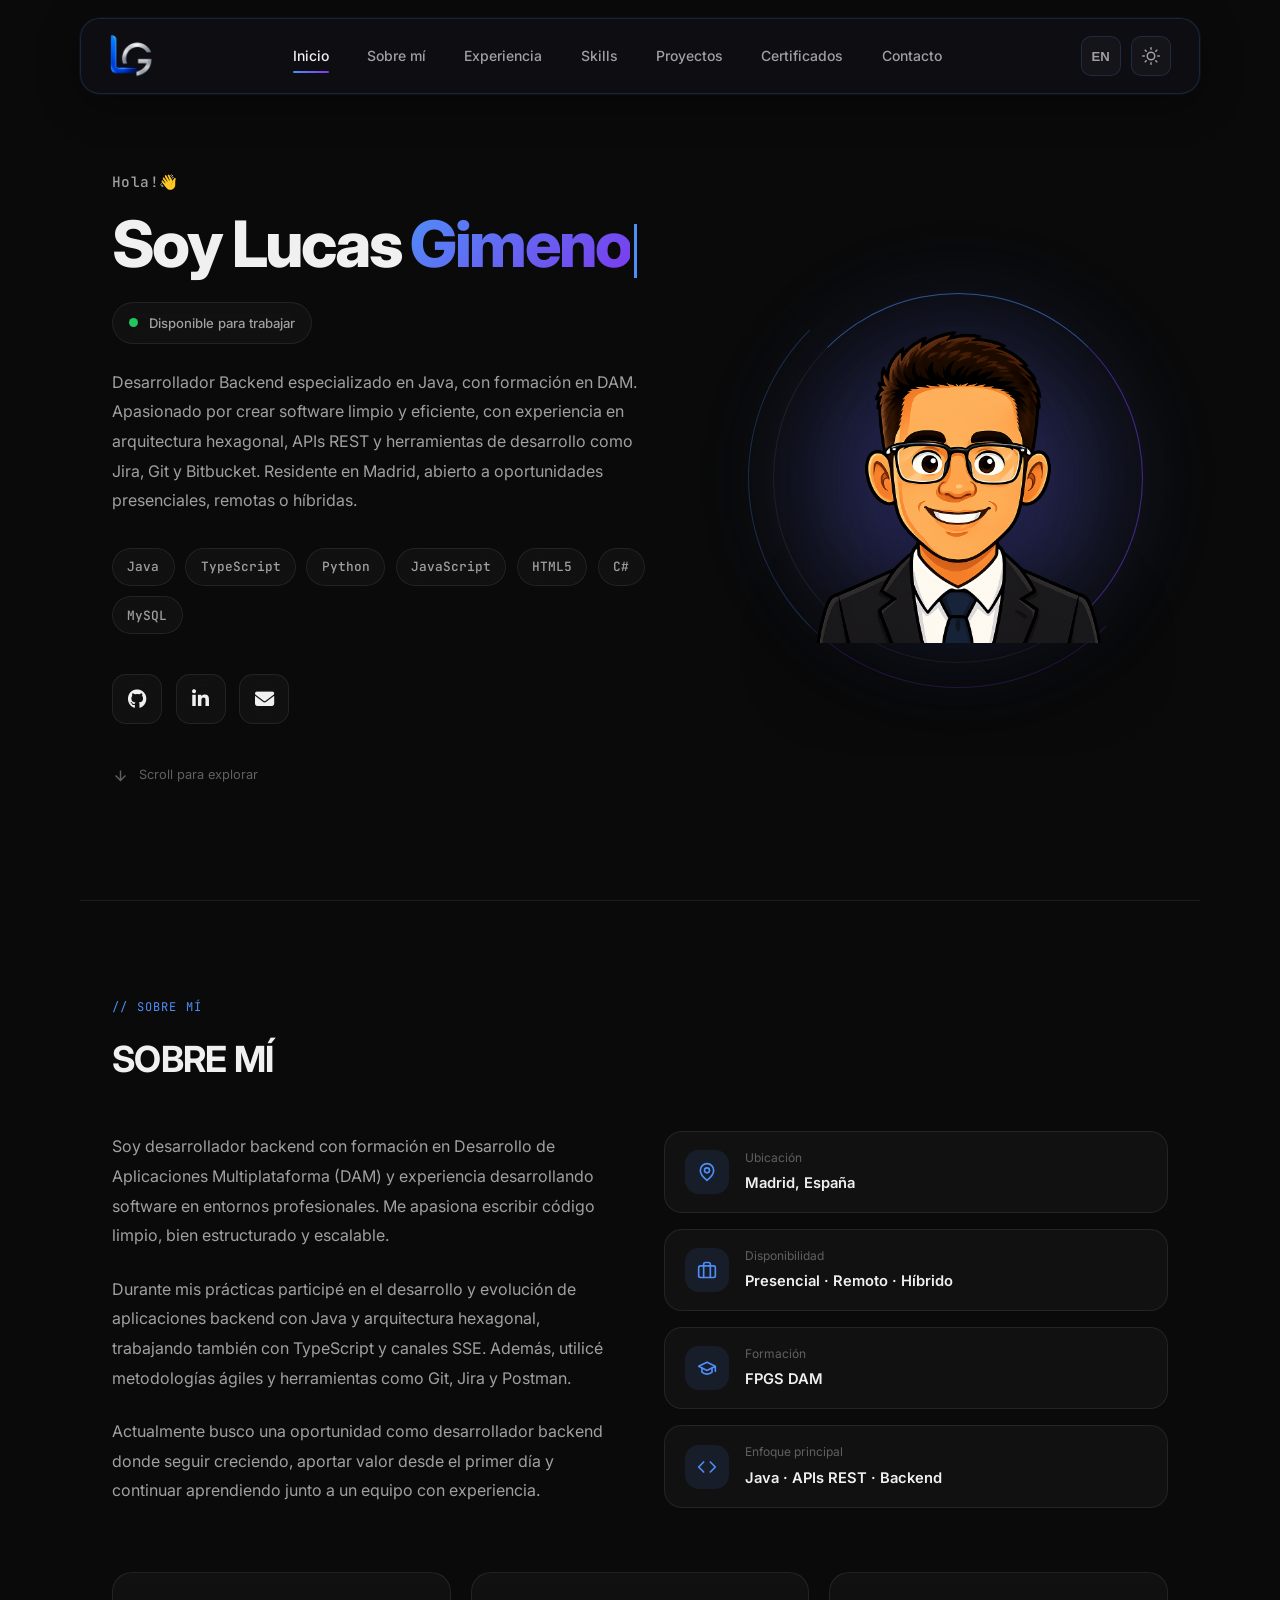
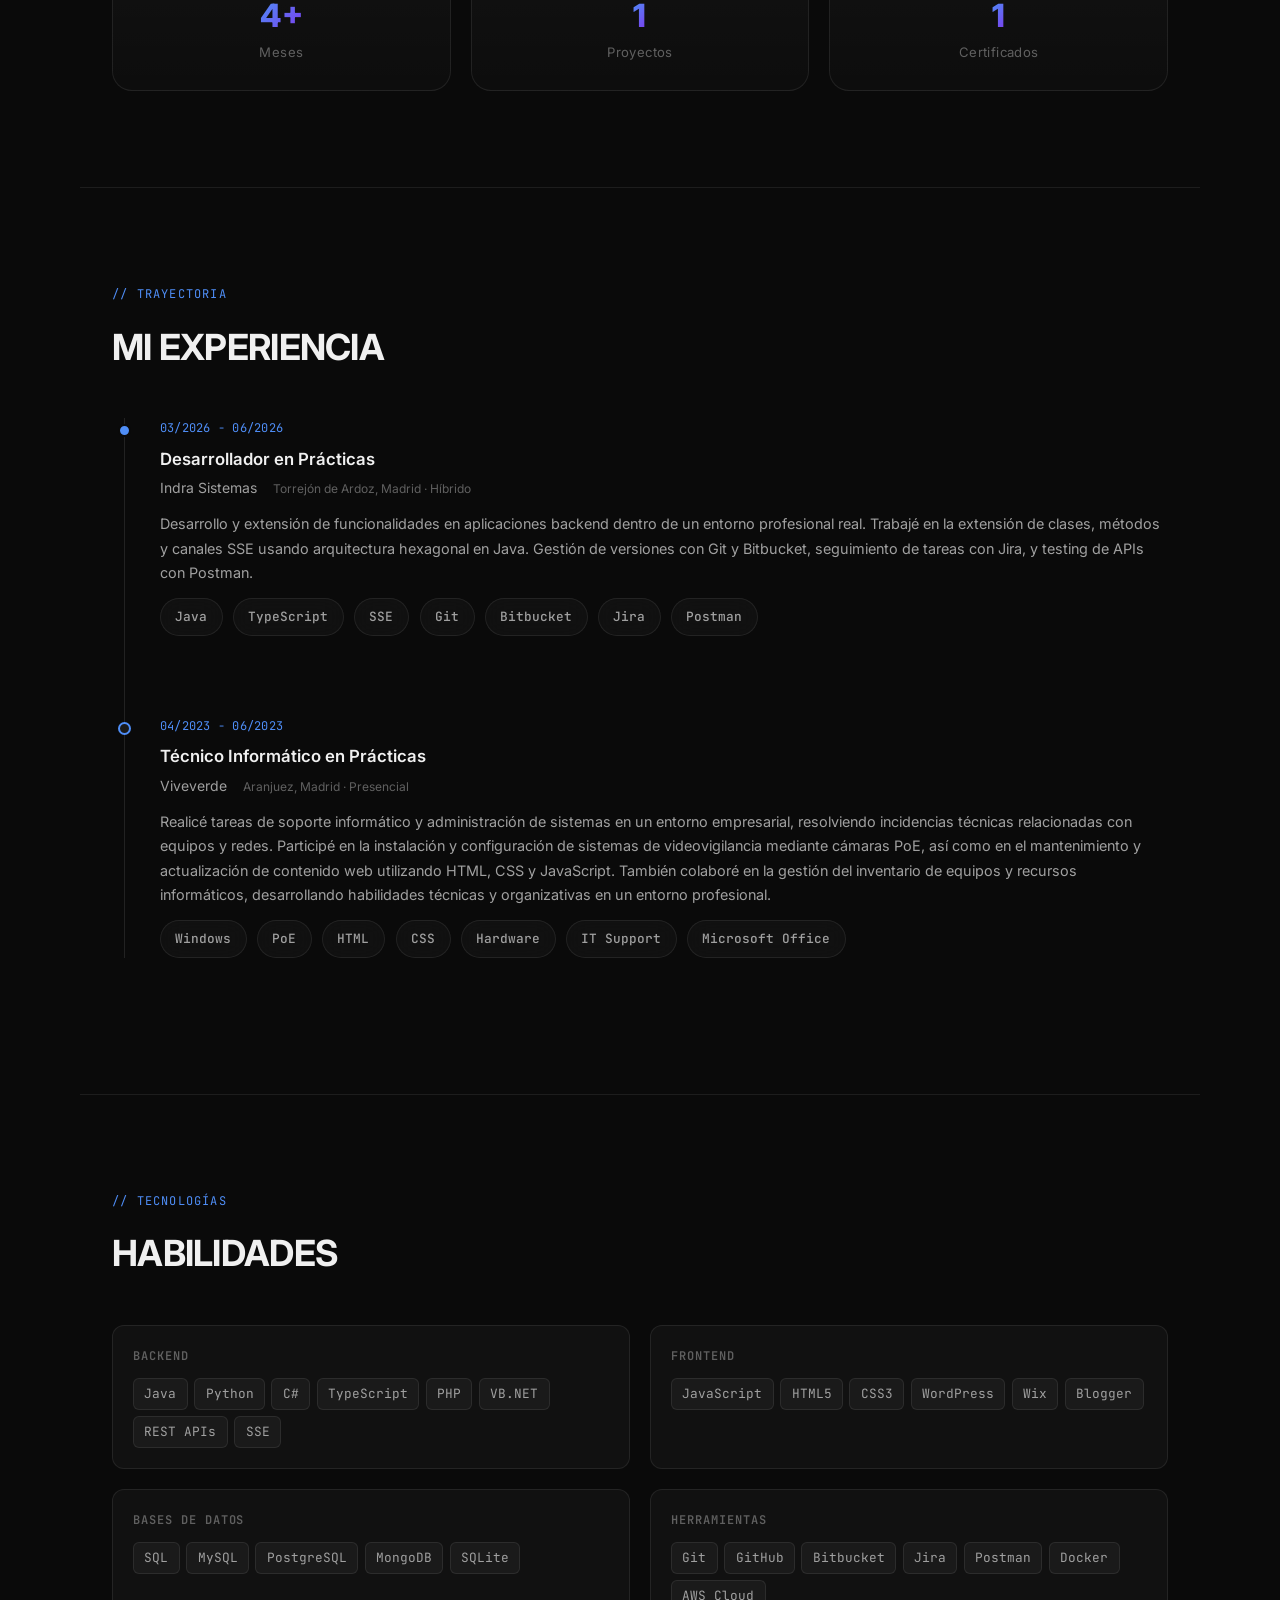
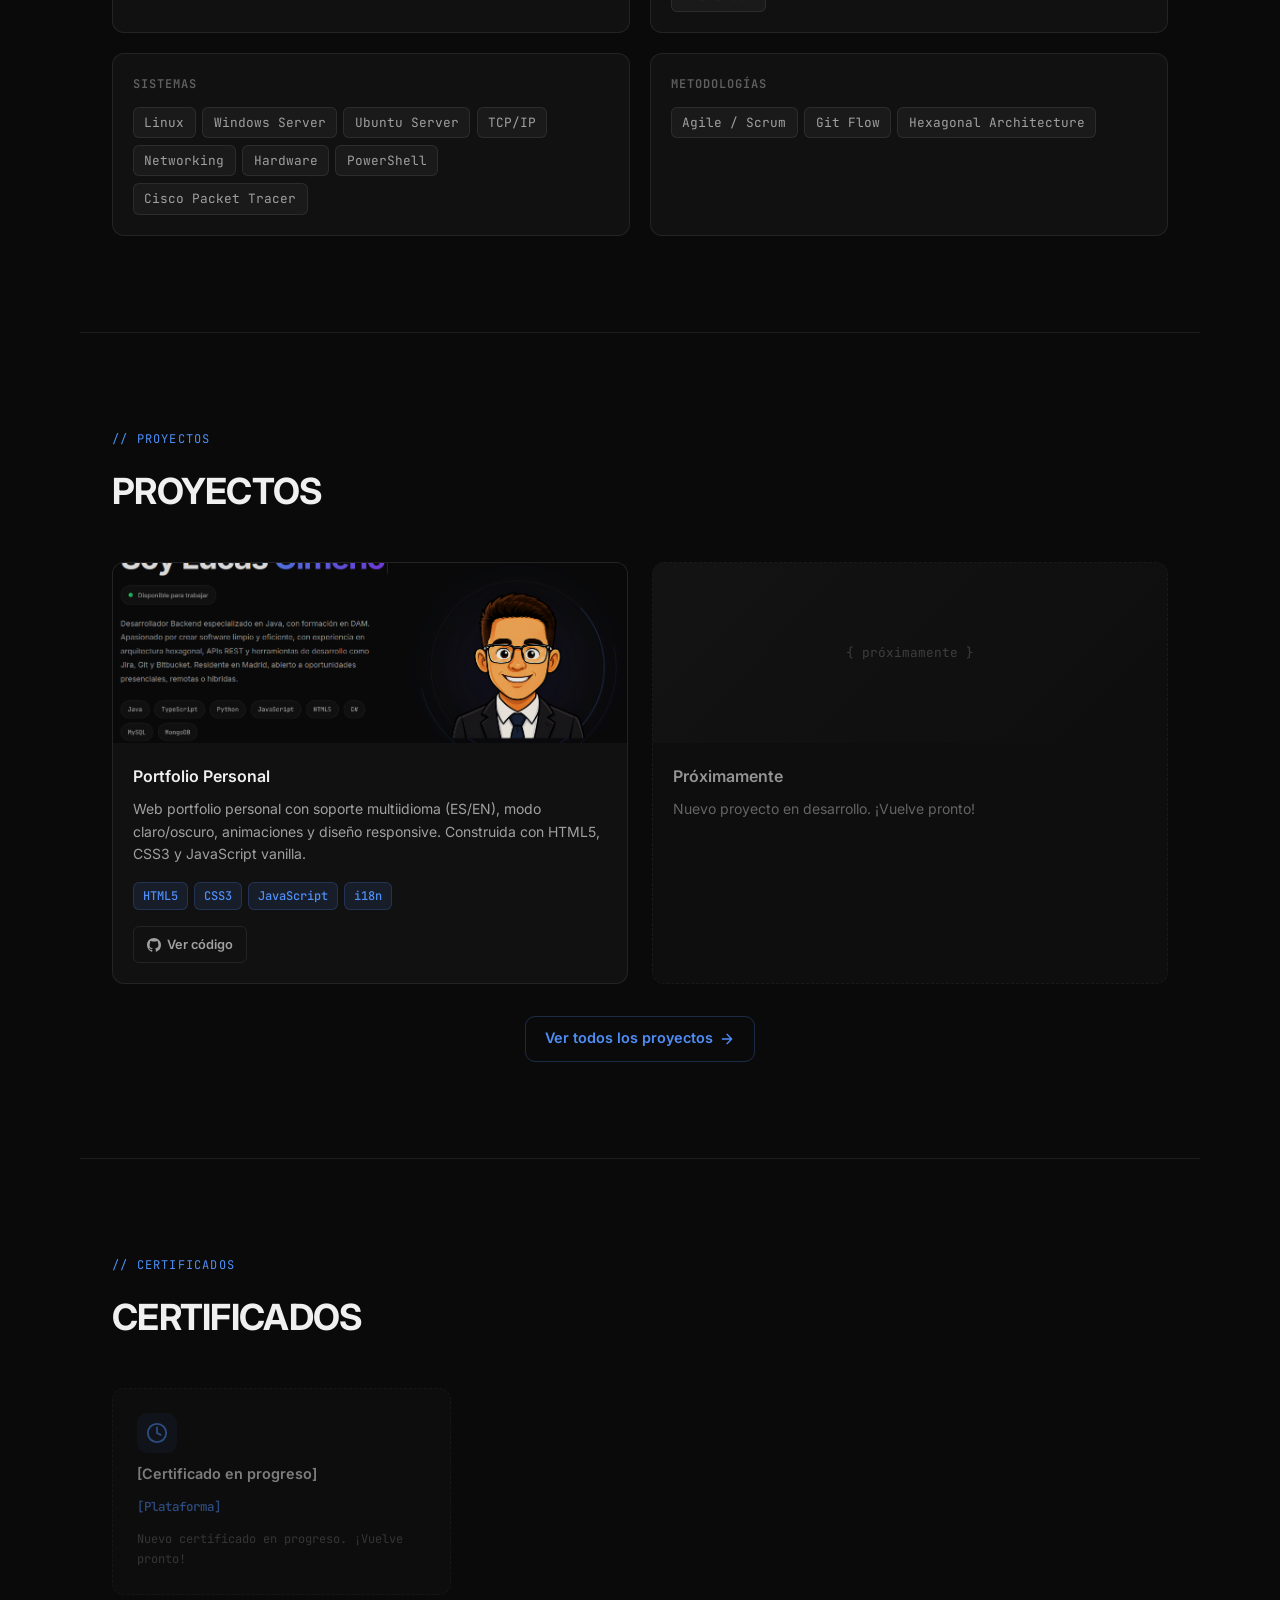
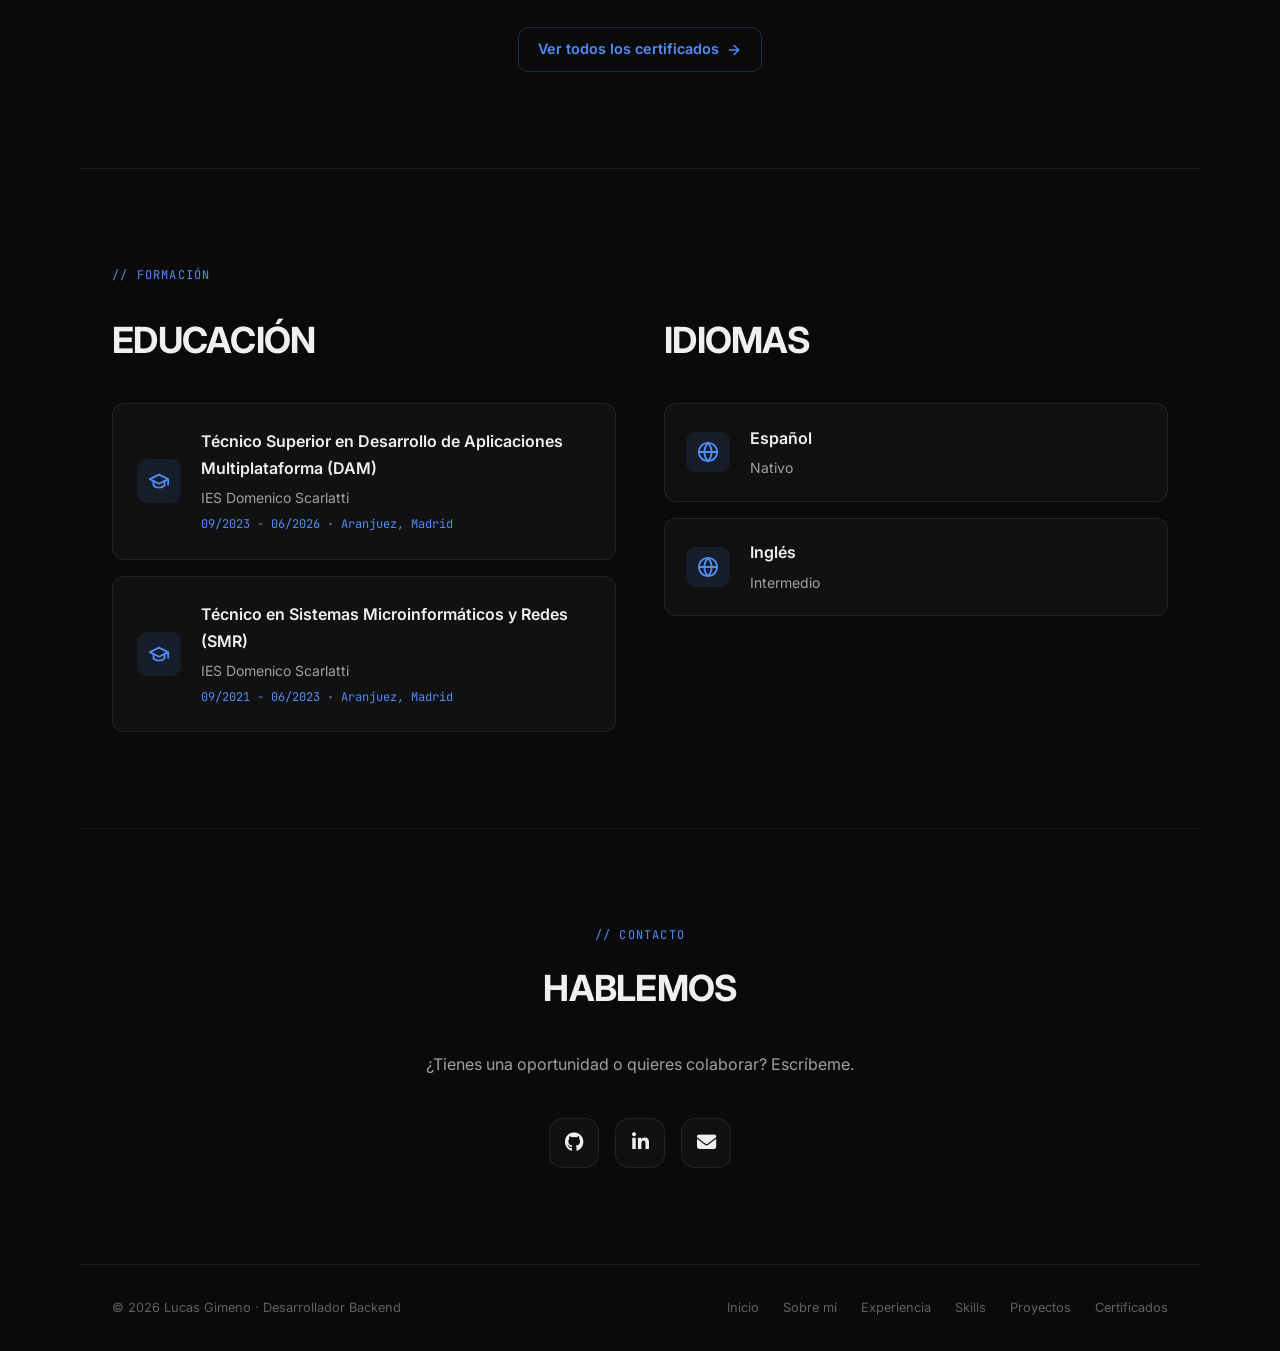
==== commit 23986c30: "refactor: improved email protection and responsive style adjustments" ====
--- a/index.html
+++ b/index.html
@@ -28,7 +28,9 @@
         <link rel="preconnect" href="https://fonts.googleapis.com" />
         <link rel="preconnect" href="https://fonts.gstatic.com" crossorigin />
         <link rel="stylesheet" href="https://fonts.googleapis.com/css2?family=Inter:wght@300;400;500;600;700&family=JetBrains+Mono:wght@400;500&display=swap" />
-        <link rel="stylesheet" href="https://cdnjs.cloudflare.com/ajax/libs/font-awesome/6.7.2/css/all.min.css">
+        <link rel="stylesheet" href="https://cdnjs.cloudflare.com/ajax/libs/font-awesome/6.7.2/css/all.min.css"
+            integrity="sha512-Evv84Mr4kqVGRNSgIGL/F/aIDqQb7xQ2vcrdIwxfjThSH8CSR7PBEakCr51Ck+w+/U6swU2Im1vVX0SVk9ABhg=="
+            crossorigin="anonymous" referrerpolicy="no-referrer" />
 
         <!-- ES: Hojas de estilo propias, el orden de carga importa. | EN: Own stylesheets, load order matters. -->
         <link rel="stylesheet" href="styles/variables.css" />
@@ -183,8 +185,9 @@
                     </a> -->
 
                     <!-- Email -->
-                    <a href="mailto:lucasgimeno007@gmail.com" target="_blank" rel="noopener noreferrer"
-                        class="hero-link" data-tooltip="Correo" data-tooltip-es="Email" data-tooltip-en="Email">
+                    <a href="#" class="hero-link js-email-link" data-user="lucasgimeno007" data-domain="gmail.com"
+                        target="_blank" rel="noopener noreferrer"
+                        data-tooltip="Correo" data-tooltip-es="Email" data-tooltip-en="Email">
                         <i class="fa-solid fa-envelope"></i>
                     </a>
                 </div>
@@ -673,35 +676,36 @@
             <!-- ES: Reutiliza los mismos iconos/estilos que hero-links.
                 EN: Reuses the same icons/styles as hero-links. -->
             <div class="contact-links">
-                    <!-- GitHub -->
-                    <a href="https://github.com/luckyandev" target="_blank" rel="noopener noreferrer"
-                        class="hero-link" data-tooltip="GitHub" data-tooltip-es="GitHub" data-tooltip-en="GitHub">
-                        <i class="fa-brands fa-github"></i>
-                    </a>
-
-                    <!-- LinkedIn -->
-                    <a href="https://linkedin.com/in/lucasgimeno" target="_blank" rel="noopener noreferrer"
-                        class="hero-link" data-tooltip="LinkedIn" data-tooltip-es="LinkedIn" data-tooltip-en="LinkedIn">
-                        <i class="fa-brands fa-linkedin-in"></i>
-                    </a>
-
-                    <!-- Instagram 
-                    <a href="https://www.instagram.com/.............." target="_blank" rel="noopener noreferrer"
-                        class="hero-link" data-tooltip="Instagram" data-tooltip-es="Instagram" data-tooltip-en="Instagram">
-                        <i class="fa-brands fa-instagram"></i>
-                    </a> -->
-
-                    <!-- YouTube
-                    <a href="https://www.youtube.com/.............." target="_blank" rel="noopener noreferrer"
-                        class="hero-link" data-tooltip="YouTube" data-tooltip-es="YouTube" data-tooltip-en="YouTube">
-                        <i class="fa-brands fa-youtube"></i>
-                    </a> -->
-
-                    <!-- Email -->
-                    <a href="mailto:lucasgimeno007@gmail.com" target="_blank" rel="noopener noreferrer"
-                        class="hero-link" data-tooltip="Correo" data-tooltip-es="Email" data-tooltip-en="Email">
-                        <i class="fa-solid fa-envelope"></i>
-                    </a>
+                <!-- GitHub -->
+                <a href="https://github.com/luckyandev" target="_blank" rel="noopener noreferrer"
+                    class="hero-link" data-tooltip="GitHub" data-tooltip-es="GitHub" data-tooltip-en="GitHub">
+                    <i class="fa-brands fa-github"></i>
+                </a>
+
+                <!-- LinkedIn -->
+                <a href="https://linkedin.com/in/lucasgimeno" target="_blank" rel="noopener noreferrer"
+                    class="hero-link" data-tooltip="LinkedIn" data-tooltip-es="LinkedIn" data-tooltip-en="LinkedIn">
+                    <i class="fa-brands fa-linkedin-in"></i>
+                </a>
+
+                <!-- Instagram 
+                <a href="https://www.instagram.com/.............." target="_blank" rel="noopener noreferrer"
+                    class="hero-link" data-tooltip="Instagram" data-tooltip-es="Instagram" data-tooltip-en="Instagram">
+                    <i class="fa-brands fa-instagram"></i>
+                </a> -->
+
+                <!-- YouTube
+                <a href="https://www.youtube.com/.............." target="_blank" rel="noopener noreferrer"
+                    class="hero-link" data-tooltip="YouTube" data-tooltip-es="YouTube" data-tooltip-en="YouTube">
+                    <i class="fa-brands fa-youtube"></i>
+                </a> -->
+
+                <!-- Email -->
+                <a href="#" class="hero-link js-email-link" data-user="lucasgimeno007" data-domain="gmail.com"
+                    target="_blank" rel="noopener noreferrer"
+                    data-tooltip="Correo" data-tooltip-es="Email" data-tooltip-en="Email">
+                    <i class="fa-solid fa-envelope"></i>
+                </a>
             </div>
         </section>
 
@@ -729,5 +733,6 @@
         <script src="scripts/navbar.js"></script>
         <script src="scripts/theme.js"></script>
         <script src="scripts/typing.js"></script>
+        <script src="scripts/email-protect.js"></script>
     </body>
 </html>
--- a/styles/globals.css
+++ b/styles/globals.css
@@ -21,6 +21,7 @@
     EN: Smooth scroll when navigating to anchors.  */
 html {
     scroll-behavior: smooth;
+    overflow-x: hidden;
 }
 
 /*  ES: Estilos base del body - fuente, color de fondo/texto
--- a/styles/hero.css
+++ b/styles/hero.css
@@ -204,8 +204,8 @@
 }
 .hero-image-wrapper{
     position:relative;
-    width:420px;
-    height:420px;
+    width: min(420px, 85vw);
+    height: min(420px, 85vw);
     display:flex;
     justify-content:center;
     align-items:center;
@@ -255,8 +255,8 @@
     EN: Decorative rings rotating around the avatar.  */
 .hero-ring{
     position:absolute;
-    width:370px;
-    height:370px;
+    width:88%;
+    height:88%;
     border-radius:50%;
     border:1px solid rgba(255,255,255,.07);
     border-top-color:rgba(79,142,247,.55);
@@ -264,8 +264,8 @@
     animation:rotateRing 22s linear infinite;
 }
 .hero-ring-2{
-    width:420px;
-    height:420px;
+    width:100%;
+    height:100%;
     border-top-color:transparent;
     border-right-color:transparent;
     border-left-color:rgba(79,142,247,.25);
--- a/styles/responsive.css
+++ b/styles/responsive.css
@@ -210,13 +210,6 @@
         gap: 1rem;
     }
 
-    /*  ES: Links de contacto en columna en móvil.
-        EN: Contact links stacked on mobile.  */
-    .contact-links {
-        flex-direction: column;
-        align-items: center;
-    }
-
     /*  ES: Timeline con menos padding lateral.
         EN: Timeline with less horizontal padding.  */
     .timeline-item {
